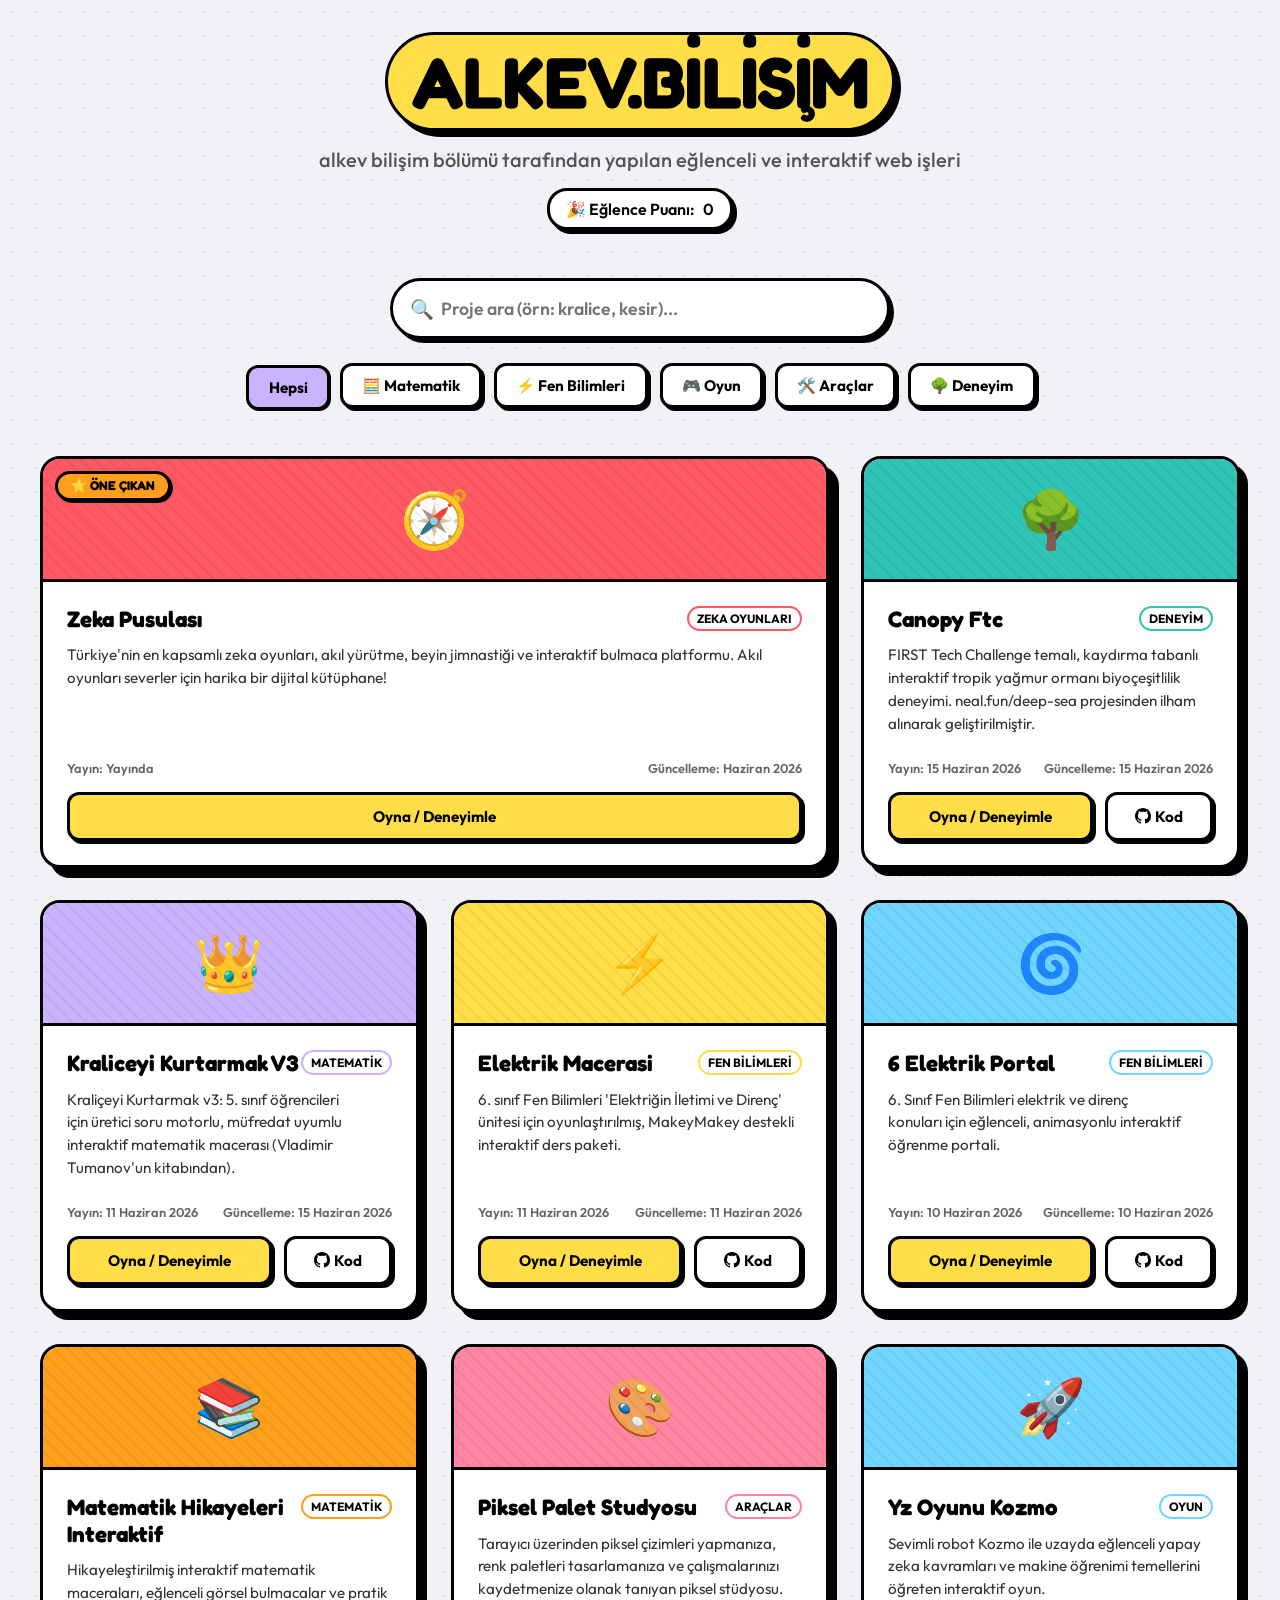
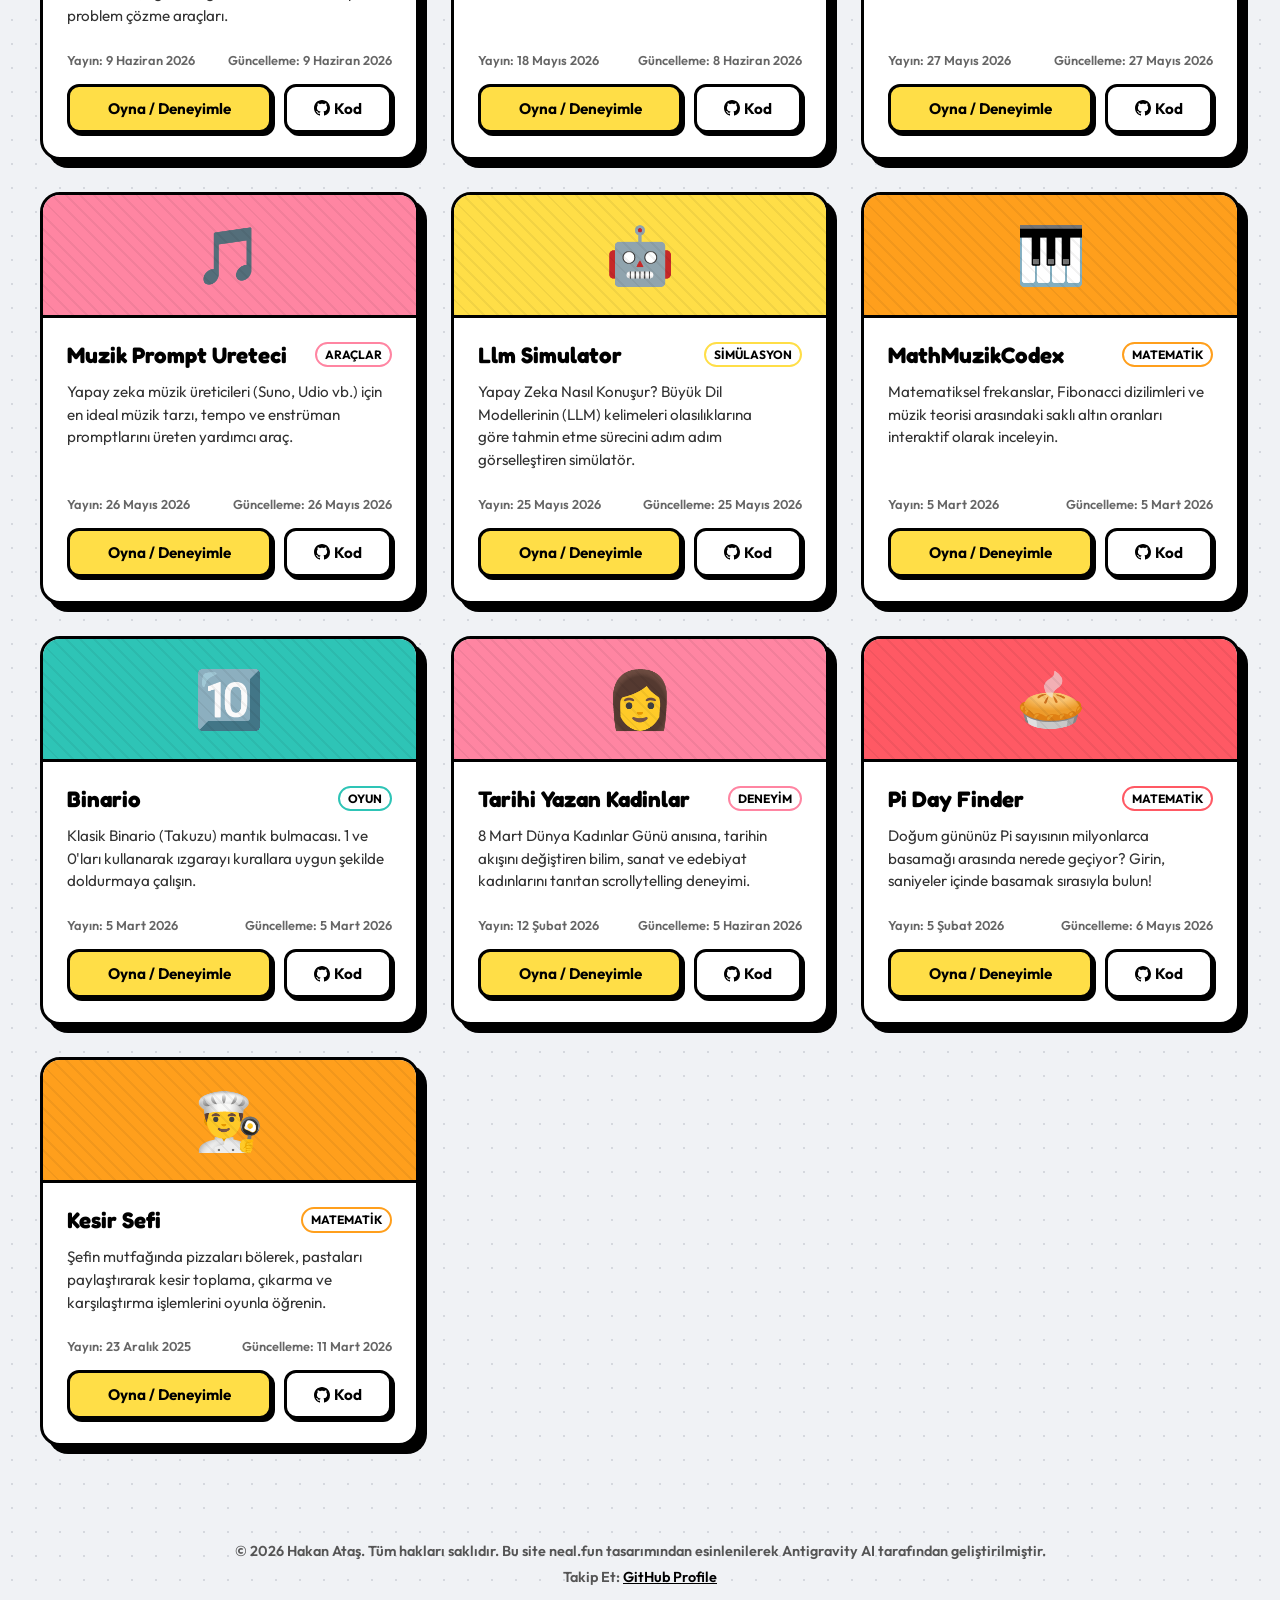
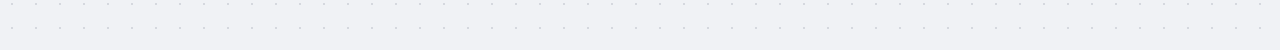
==== index.html @ 0b8f6c6e "initial commit: ALKEV.BİLİŞİM portfolyo sitesi" ====
<!DOCTYPE html>
<html lang="tr">
<head>
  <meta charset="UTF-8">
  <meta name="viewport" content="width=device-width, initial-scale=1.0">
  <meta name="description" content="Hakan Ataş'ın son 4 ayda yayınladığı ve güncellediği tüm interaktif web projeleri, matematik maceraları, fen bilimleri oyunları ve web araçları tek bir eğlenceli sayfada!">
  <meta name="keywords" content="Hakan Ataş, hakan.fun, neal.fun, interaktif oyunlar, matematik macerası, kraliçeyi kurtarmak, kesir şefi, llm simulator, canopy ftc, eğitim oyunları">
  <meta name="author" content="Hakan Ataş">
  
  <!-- Open Graph / Facebook -->
  <meta property="og:type" content="website">
  <meta property="og:url" content="https://hakanatas.github.io/">
  <meta property="og:title" content="ALKEV.BİLİŞİM — İnteraktif Projeler & Oyunlar">
  <meta property="og:description" content="Matematik maceraları, fen simülasyonları ve interaktif web deneyimleri. Hepsini neal.fun tarzında keşfedin!">
  
  <!-- Twitter -->
  <meta property="twitter:card" content="summary_large_image">
  <meta property="twitter:title" content="ALKEV.BİLİŞİM — İnteraktif Projeler & Oyunlar">
  <meta property="twitter:description" content="Matematik maceraları, fen simülasyonları ve interaktif web deneyimleri. Hepsini neal.fun tarzında keşfedin!">

  <title>ALKEV.BİLİŞİM — İnteraktif Projeler & Oyunlar</title>
  
  <link rel="stylesheet" href="index.css">
</head>
<body>

  <div class="container">
    <!-- Üst Başlık ve Logo Bölümü -->
    <header>
      <div class="logo-container" id="logo-trigger" title="Bana Tıkla! 🌦️">
        <h1 class="logo">ALKEV.BİLİŞİM</h1>
      </div>
      <p class="subtitle">ALKEV Bilişim Bölümü tarafından yapılan eğlenceli ve interaktif web işleri</p>
      
      <!-- Eğlence Puanı Easter Egg -->
      <div class="easter-egg" id="fun-points-badge" title="Eğlence puanını artırmak için tıkla!">
        <span>🎉 Eğlence Puanı:</span>
        <span id="clicker-count">0</span>
      </div>
    </header>

    <!-- Kontroller ve Filtreler -->
    <main>
      <section class="controls-section" aria-label="Arama ve Filtreleme Kontrolleri">
        <!-- Arama Çubuğu -->
        <div class="search-wrapper">
          <span class="search-icon" aria-hidden="true">🔍</span>
          <input 
            type="search" 
            id="search-input" 
            class="search-input" 
            placeholder="Proje ara (örn: kralice, kesir)..." 
            aria-label="Proje Arama Çubuğu"
          >
        </div>

        <!-- Kategori Filtre Butonları -->
        <nav class="filters" aria-label="Kategori Seçimi">
          <button class="filter-btn active" data-category="hepsi" id="filter-all">Hepsi</button>
          <button class="filter-btn" data-category="matematik" id="filter-math">🧮 Matematik</button>
          <button class="filter-btn" data-category="fen bilimleri" id="filter-science">⚡ Fen Bilimleri</button>
          <button class="filter-btn" data-category="oyun" id="filter-games">🎮 Oyun</button>
          <button class="filter-btn" data-category="araçlar" id="filter-tools">🛠️ Araçlar</button>
          <button class="filter-btn" data-category="deneyim" id="filter-experience">🌳 Deneyim</button>
        </nav>
      </section>

      <!-- Proje Kartları Izgarası -->
      <section class="projects-grid" id="projects-grid" aria-label="Proje Listesi">
        <!-- Kartlar JS ile dinamik olarak doldurulacaktır -->
      </section>
    </main>

    <!-- Sayfa Alt Bilgisi -->
    <footer>
      <p>© 2026 Hakan Ataş. Tüm hakları saklıdır. Bu site neal.fun tasarımından esinlenilerek Antigravity AI tarafından geliştirilmiştir.</p>
      <p style="margin-top: 0.5rem;">
        Takip Et: 
        <a href="https://github.com/hakanatas" target="_blank" class="footer-link" id="github-profile-link">GitHub Profile</a>
      </p>
    </footer>
  </div>

  <script src="app.js"></script>
</body>
</html>
---- index.css ----
@import url('https://fonts.googleapis.com/css2?family=Fredoka:wght@400;600;700&family=Outfit:wght@300;400;500;600;700&display=swap');

/* Tasarım Sistemi & Değişkenler */
:root {
  --font-logo: 'Fredoka', sans-serif;
  --font-body: 'Outfit', sans-serif;

  --color-bg: #f0f2f5;
  --color-card-bg: #ffffff;
  --color-border: #000000;
  
  /* Neo-brütalist Canlı Renk Paleti */
  --accent-yellow: #ffde47;
  --accent-pink: #ff85a2;
  --accent-blue: #70d6ff;
  --accent-purple: #cbb2fe;
  --accent-orange: #ff9f1c;
  --accent-green: #2ec4b6;
  --accent-red: #ff5964;

  --border-width: 3px;
  --border-radius: 20px;
  --transition-speed: 0.2s;
}

/* Temel Sıfırlamalar */
body, h1, h2, h3, p, ul, li, input, button {
  margin: 0;
  padding: 0;
  box-sizing: border-box;
}

body {
  background-color: var(--color-bg);
  background-image: radial-gradient(#d5d8de 1.5px, transparent 1.5px);
  background-size: 24px 24px;
  font-family: var(--font-body);
  color: var(--color-border);
  min-height: 100vh;
  padding: 2rem 1rem;
  display: flex;
  flex-direction: column;
  align-items: center;
}

/* Konteyner Yapısı */
.container {
  max-width: 1200px;
  width: 100%;
  margin: 0 auto;
}

/* Üst Kısım (Header) */
header {
  text-align: center;
  margin-bottom: 3rem;
  display: flex;
  flex-direction: column;
  align-items: center;
}

.logo-container {
  display: flex;
  align-items: center;
  gap: 0.5rem;
  cursor: pointer;
  transition: transform var(--transition-speed);
}

.logo-container:hover {
  transform: rotate(-2deg) scale(1.05);
}

.logo {
  font-family: var(--font-logo);
  font-size: clamp(3rem, 8vw, 4.5rem);
  font-weight: 700;
  letter-spacing: -1px;
  text-transform: uppercase;
  color: var(--color-border);
  background-color: var(--accent-yellow);
  padding: 0.2rem 1.5rem;
  border: var(--border-width) solid var(--color-border);
  border-radius: 9999px;
  box-shadow: 6px 6px 0px var(--color-border);
  display: inline-block;
  user-select: none;
}

.subtitle {
  font-size: clamp(1rem, 3vw, 1.25rem);
  color: #555;
  margin-top: 1rem;
  font-weight: 500;
  text-transform: lowercase;
}

/* İnteraktif Sayaç (neal.fun esintisi) */
.easter-egg {
  background-color: var(--color-card-bg);
  border: var(--border-width) solid var(--color-border);
  border-radius: var(--border-radius);
  padding: 0.5rem 1rem;
  margin-top: 1rem;
  display: flex;
  align-items: center;
  gap: 0.5rem;
  font-weight: 600;
  box-shadow: 4px 4px 0px var(--color-border);
  cursor: pointer;
  transition: transform var(--transition-speed);
  user-select: none;
}

.easter-egg:hover {
  transform: translate(-2px, -2px);
  box-shadow: 6px 6px 0px var(--color-border);
}

.easter-egg:active {
  transform: translate(2px, 2px);
  box-shadow: 2px 2px 0px var(--color-border);
}

/* Arama ve Filtreleme Bölümü */
.controls-section {
  display: flex;
  flex-direction: column;
  gap: 1.5rem;
  margin-bottom: 3rem;
  align-items: center;
}

.search-wrapper {
  position: relative;
  width: 100%;
  max-width: 500px;
}

.search-input {
  width: 100%;
  padding: 1rem 1.5rem 1rem 3rem;
  font-family: var(--font-body);
  font-size: 1.1rem;
  font-weight: 600;
  border: var(--border-width) solid var(--color-border);
  border-radius: 9999px;
  outline: none;
  background-color: var(--color-card-bg);
  box-shadow: 4px 4px 0px var(--color-border);
  transition: transform var(--transition-speed), box-shadow var(--transition-speed);
}

.search-input:focus {
  transform: translate(-2px, -2px);
  box-shadow: 6px 6px 0px var(--color-border);
}

.search-icon {
  position: absolute;
  left: 1.25rem;
  top: 50%;
  transform: translateY(-50%);
  font-size: 1.2rem;
  pointer-events: none;
}

/* Filtre Butonları */
.filters {
  display: flex;
  flex-wrap: wrap;
  gap: 0.75rem;
  justify-content: center;
}

.filter-btn {
  padding: 0.6rem 1.2rem;
  font-family: var(--font-body);
  font-size: 0.95rem;
  font-weight: 700;
  background-color: var(--color-card-bg);
  border: var(--border-width) solid var(--color-border);
  border-radius: 12px;
  cursor: pointer;
  box-shadow: 3px 3px 0px var(--color-border);
  transition: all var(--transition-speed);
}

.filter-btn:hover {
  transform: translate(-2px, -2px);
  box-shadow: 5px 5px 0px var(--color-border);
}

.filter-btn.active {
  background-color: var(--accent-purple);
  transform: translate(2px, 2px);
  box-shadow: 1px 1px 0px var(--color-border);
}

/* Proje Kartları Grid Yapısı */
.projects-grid {
  display: grid;
  grid-template-columns: repeat(auto-fill, minmax(320px, 1fr));
  gap: 2rem;
  padding-bottom: 4rem;
}

/* Kart Tasarımı */
.project-card {
  background-color: var(--color-card-bg);
  border: var(--border-width) solid var(--color-border);
  border-radius: var(--border-radius);
  overflow: hidden;
  box-shadow: 8px 8px 0px var(--color-border);
  display: flex;
  flex-direction: column;
  transition: transform var(--transition-speed), box-shadow var(--transition-speed);
  position: relative;
}

.project-card:hover {
  transform: translate(-4px, -4px);
  box-shadow: 12px 12px 0px var(--color-border);
}

/* Kart Bannerı */
.card-banner {
  height: 120px;
  border-bottom: var(--border-width) solid var(--color-border);
  display: flex;
  align-items: center;
  justify-content: center;
  font-size: 3.5rem;
  position: relative;
}

.card-banner::after {
  content: '';
  position: absolute;
  inset: 0;
  background-image: repeating-linear-gradient(45deg, rgba(0,0,0,0.05) 0px, rgba(0,0,0,0.05) 2px, transparent 2px, transparent 10px);
}

/* Kart İçeriği */
.card-content {
  padding: 1.5rem;
  display: flex;
  flex-direction: column;
  flex-grow: 1;
}

.card-header {
  display: flex;
  align-items: flex-start;
  justify-content: space-between;
  margin-bottom: 0.75rem;
}

.project-name {
  font-family: var(--font-logo);
  font-size: 1.4rem;
  font-weight: 700;
  text-transform: capitalize;
  line-height: 1.2;
}

.project-tag {
  font-size: 0.75rem;
  font-weight: 700;
  padding: 0.2rem 0.5rem;
  border: 2px solid var(--color-border);
  border-radius: 9999px;
  background-color: var(--color-card-bg);
  text-transform: uppercase;
}

.project-desc {
  font-size: 0.95rem;
  color: #333;
  line-height: 1.5;
  margin-bottom: 1.5rem;
  flex-grow: 1;
  text-wrap: pretty;
}

/* Tarih ve Buton Grubu */
.card-footer {
  display: flex;
  flex-direction: column;
  gap: 1rem;
  margin-top: auto;
}

.project-dates {
  display: flex;
  justify-content: space-between;
  font-size: 0.8rem;
  font-weight: 600;
  color: #666;
}

.project-actions {
  display: flex;
  gap: 0.75rem;
}

.btn {
  padding: 0.75rem 1rem;
  font-family: var(--font-body);
  font-size: 0.95rem;
  font-weight: 700;
  text-decoration: none;
  text-align: center;
  border: var(--border-width) solid var(--color-border);
  border-radius: 12px;
  cursor: pointer;
  transition: all var(--transition-speed);
}

.btn-primary {
  flex-grow: 2;
  background-color: var(--accent-yellow);
  color: var(--color-border);
  box-shadow: 3px 3px 0px var(--color-border);
}

.btn-primary:hover {
  transform: translate(-2px, -2px);
  box-shadow: 5px 5px 0px var(--color-border);
}

.btn-primary:active {
  transform: translate(1px, 1px);
  box-shadow: 1px 1px 0px var(--color-border);
}

.btn-secondary {
  flex-grow: 1;
  background-color: var(--color-card-bg);
  color: var(--color-border);
  box-shadow: 3px 3px 0px var(--color-border);
  display: flex;
  align-items: center;
  justify-content: center;
  gap: 0.25rem;
}

.btn-secondary:hover {
  transform: translate(-2px, -2px);
  box-shadow: 5px 5px 0px var(--color-border);
  background-color: var(--color-bg);
}

.btn-secondary:active {
  transform: translate(1px, 1px);
  box-shadow: 1px 1px 0px var(--color-border);
}

/* Arama Boş Sonuç Durumu */
.no-results {
  grid-column: 1 / -1;
  text-align: center;
  background-color: var(--color-card-bg);
  border: var(--border-width) solid var(--color-border);
  border-radius: var(--border-radius);
  padding: 3rem;
  box-shadow: 6px 6px 0px var(--color-border);
}

.no-results-emoji {
  font-size: 3rem;
  margin-bottom: 1rem;
}

.no-results-title {
  font-family: var(--font-logo);
  font-size: 1.5rem;
  font-weight: 700;
  margin-bottom: 0.5rem;
}

.no-results-text {
  color: #666;
}

/* Footer (Alt Bilgi) */
footer {
  margin-top: auto;
  text-align: center;
  padding: 2rem 0;
  font-weight: 600;
  font-size: 0.9rem;
  color: #555;
  width: 100%;
}

.footer-link {
  color: var(--color-border);
  text-decoration: underline;
  transition: color var(--transition-speed);
}

.footer-link:hover {
  color: var(--accent-pink);
}

/* Responsive Düzenlemeler */
@media (max-width: 600px) {
  body {
    padding: 1rem 0.5rem;
  }
  
  .projects-grid {
    grid-template-columns: 1fr;
    gap: 1.5rem;
  }

  .controls-section {
    gap: 1rem;
  }
}

/* Öne Çıkan Kart Stilleri (Zeka Pusulası vb.) */
.featured-card {
  border-color: var(--color-border);
  box-shadow: 10px 10px 0px var(--color-border);
  position: relative;
}

.featured-card:hover {
  transform: translate(-6px, -6px);
  box-shadow: 16px 16px 0px var(--color-border);
}

.featured-badge {
  position: absolute;
  top: 12px;
  left: 12px;
  background-color: var(--accent-orange);
  color: var(--color-border);
  font-family: var(--font-logo);
  font-weight: 700;
  font-size: 0.8rem;
  padding: 0.3rem 0.8rem;
  border: var(--border-width) solid var(--color-border);
  border-radius: 9999px;
  box-shadow: 2px 2px 0px var(--color-border);
  z-index: 10;
  text-transform: uppercase;
}

@media (min-width: 768px) {
  .featured-card {
    grid-column: span 2;
  }
}
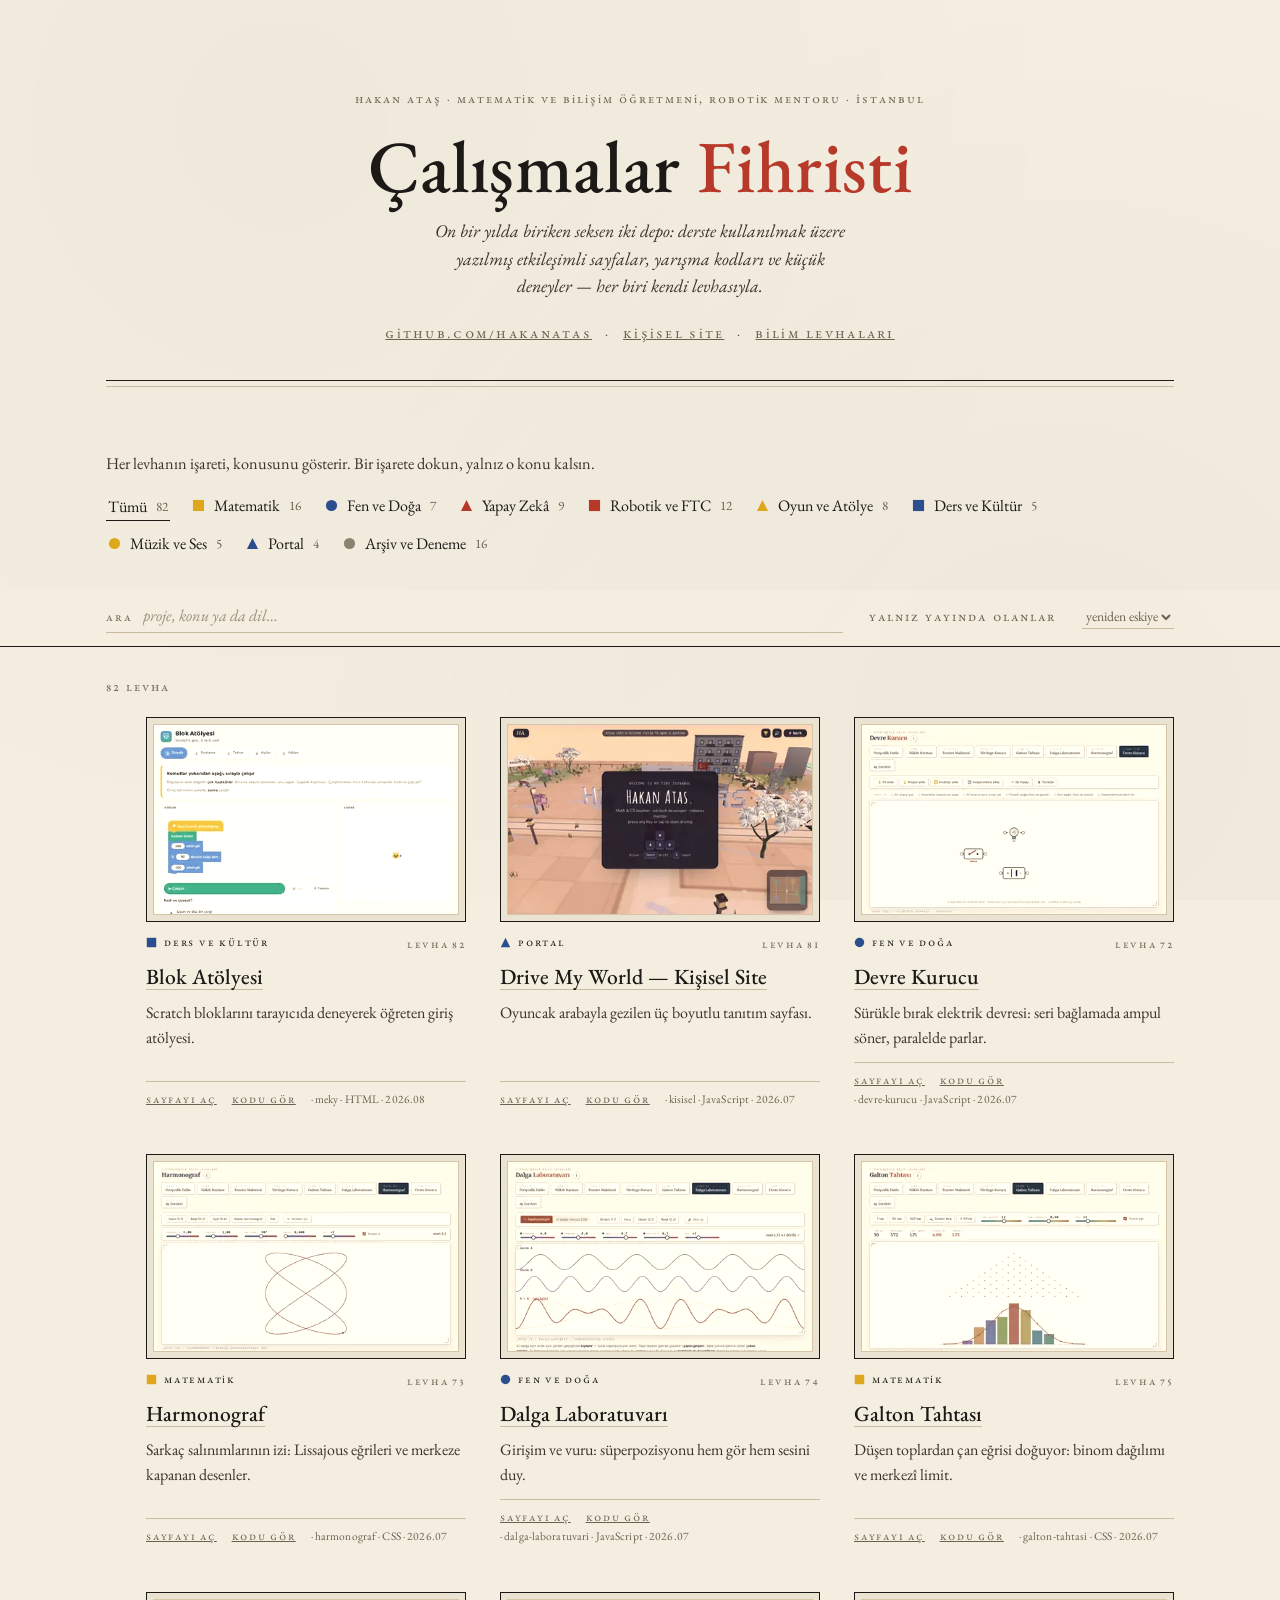
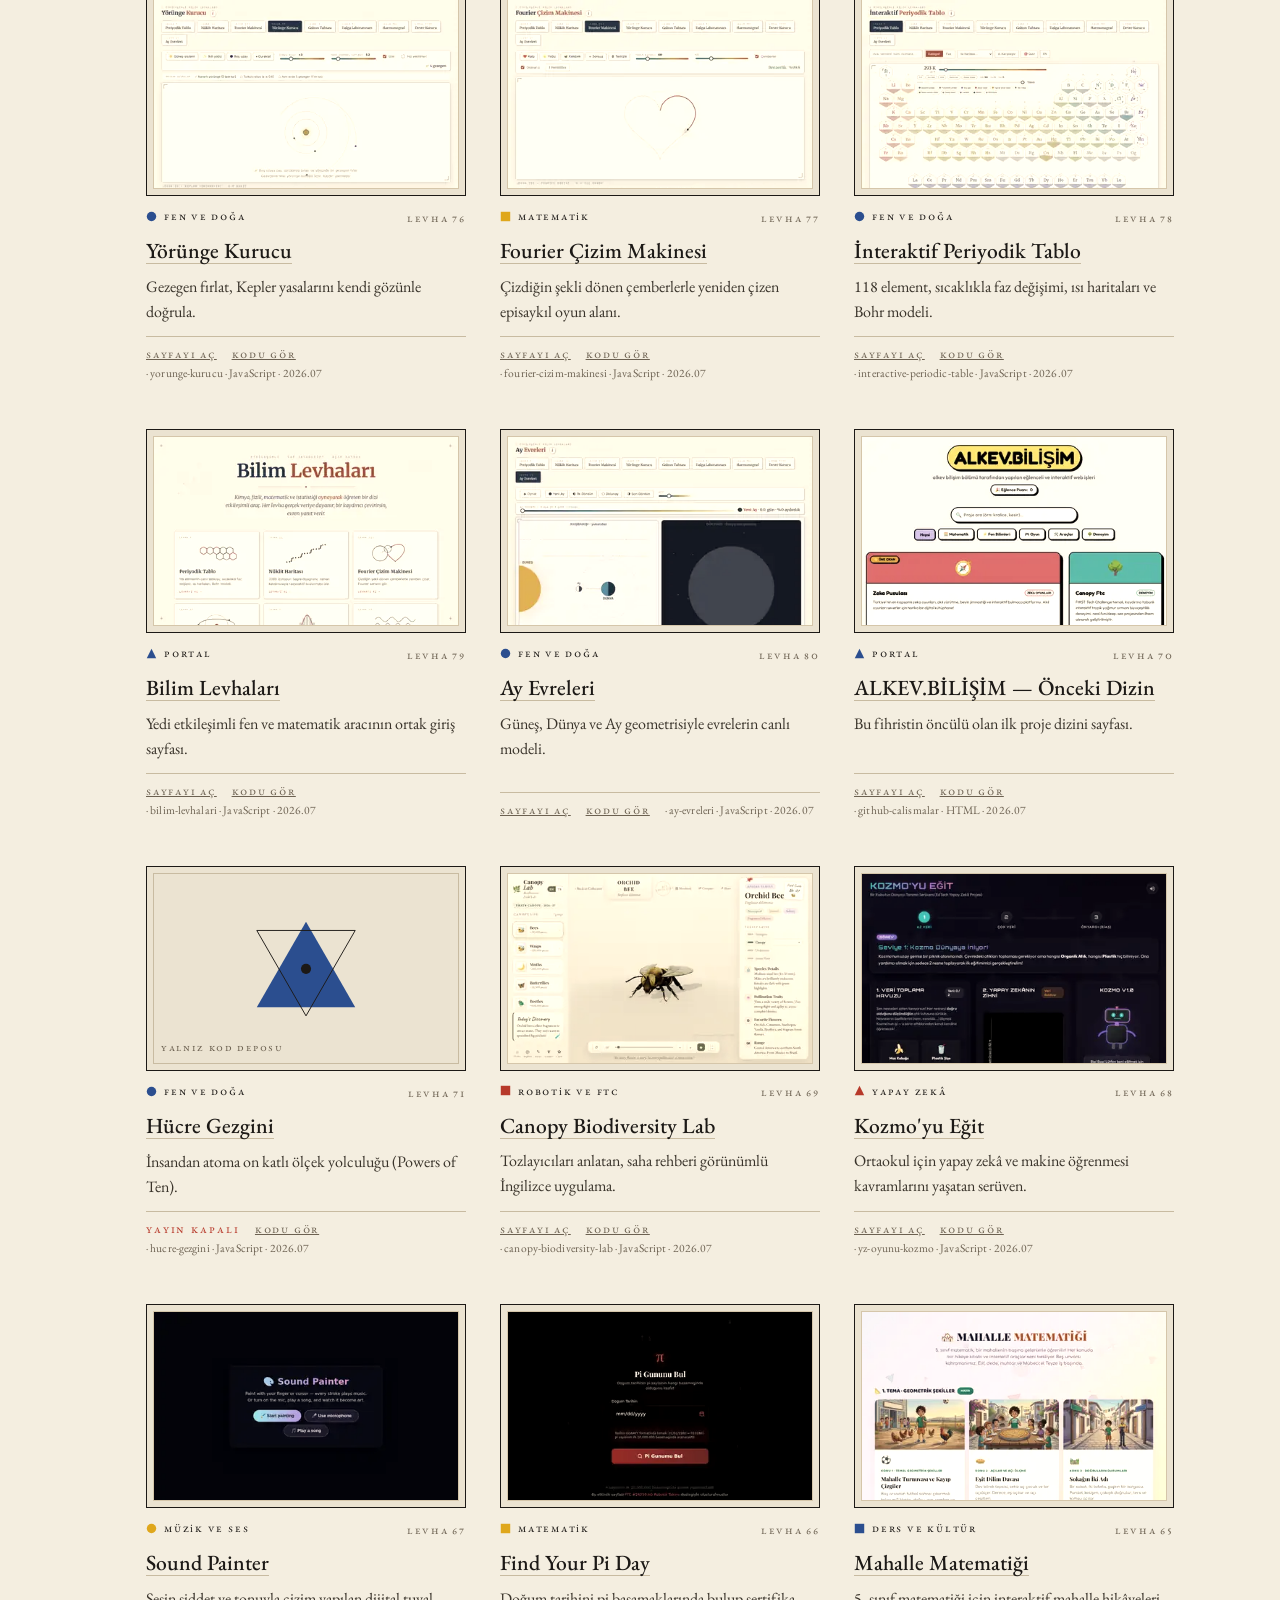
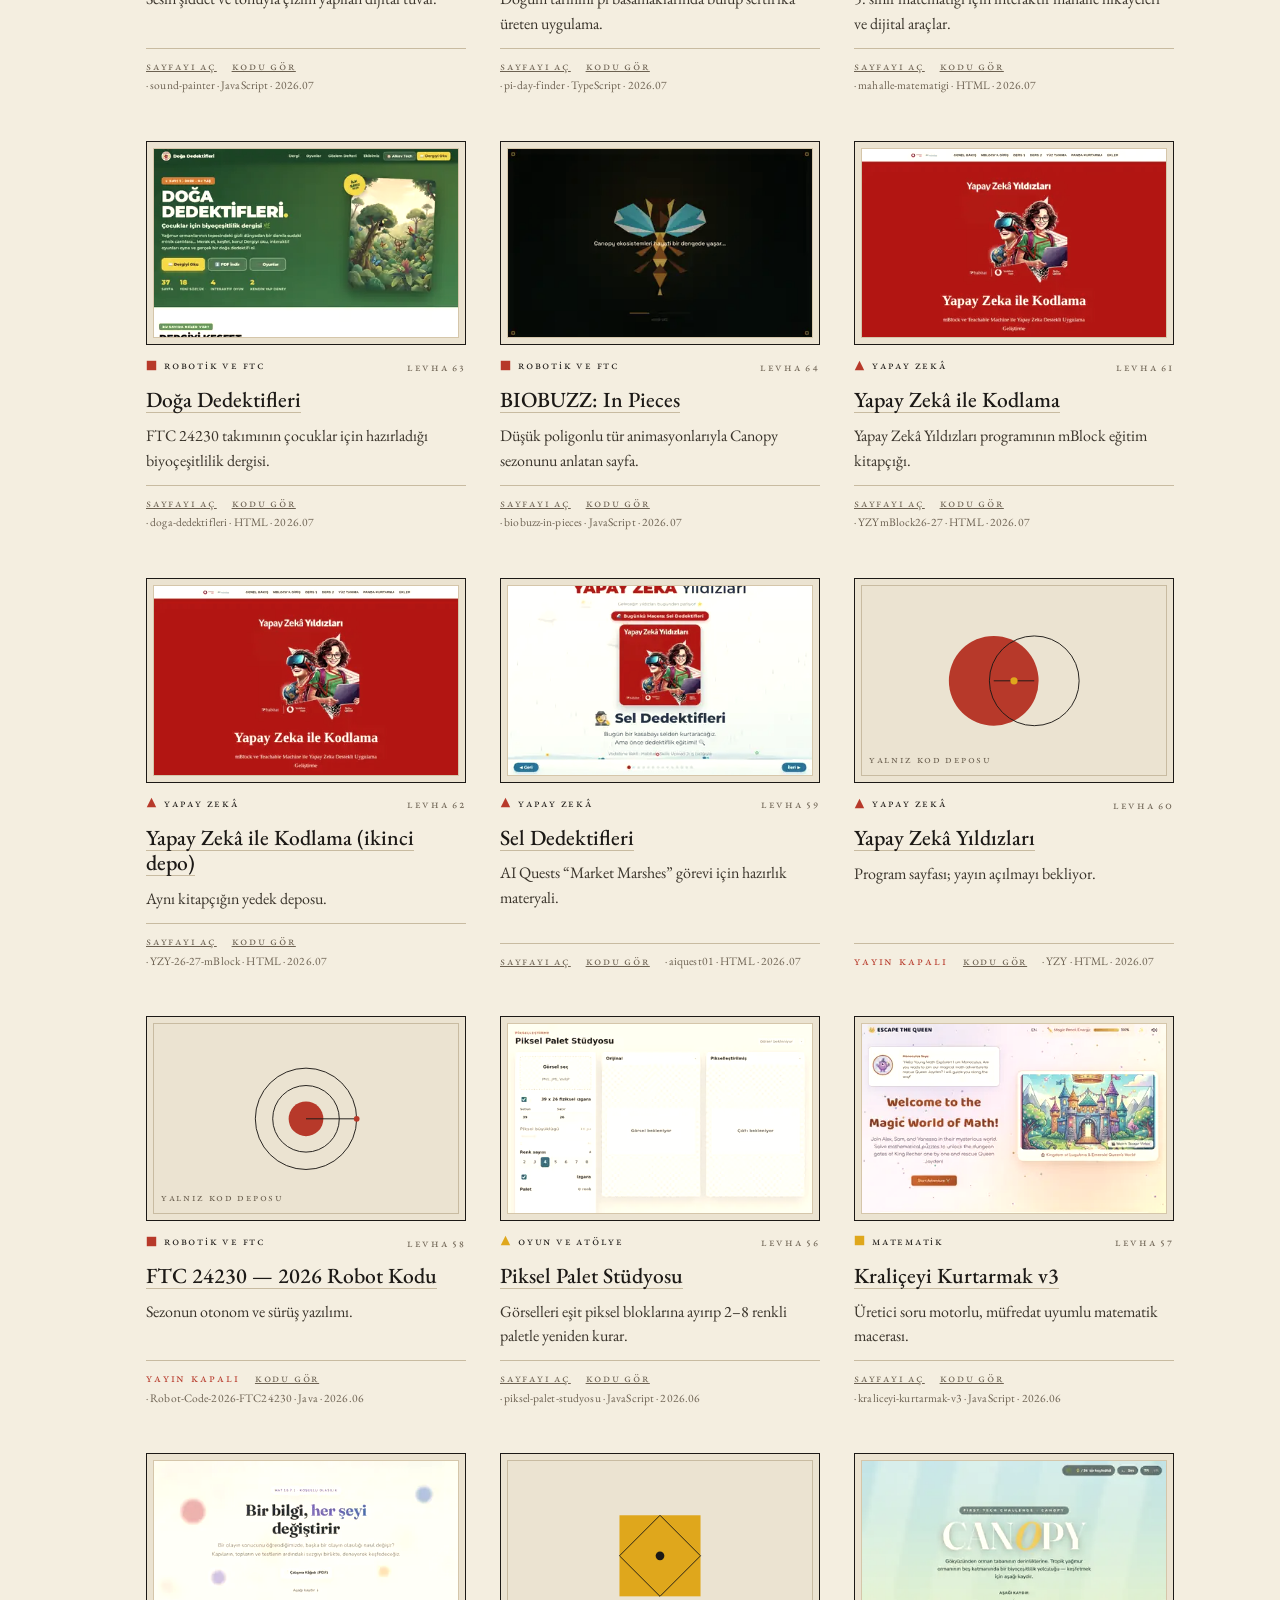
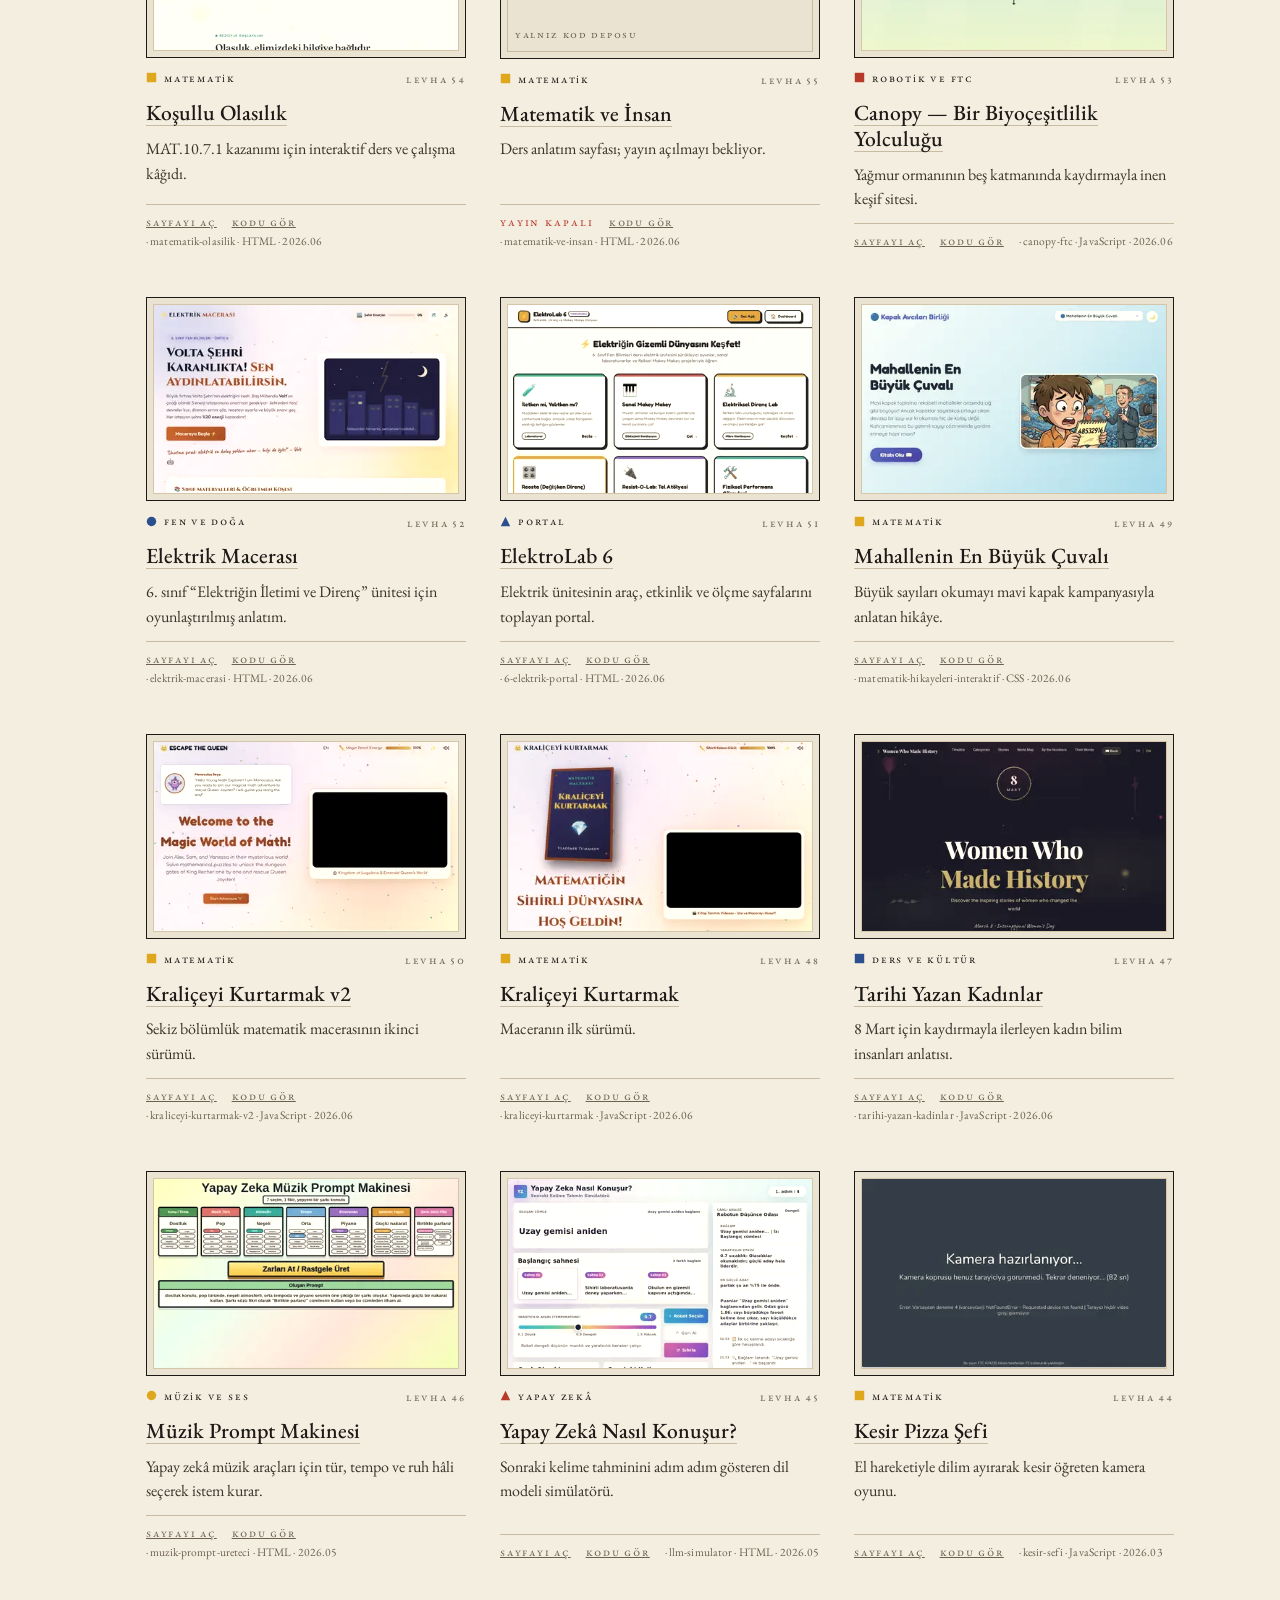
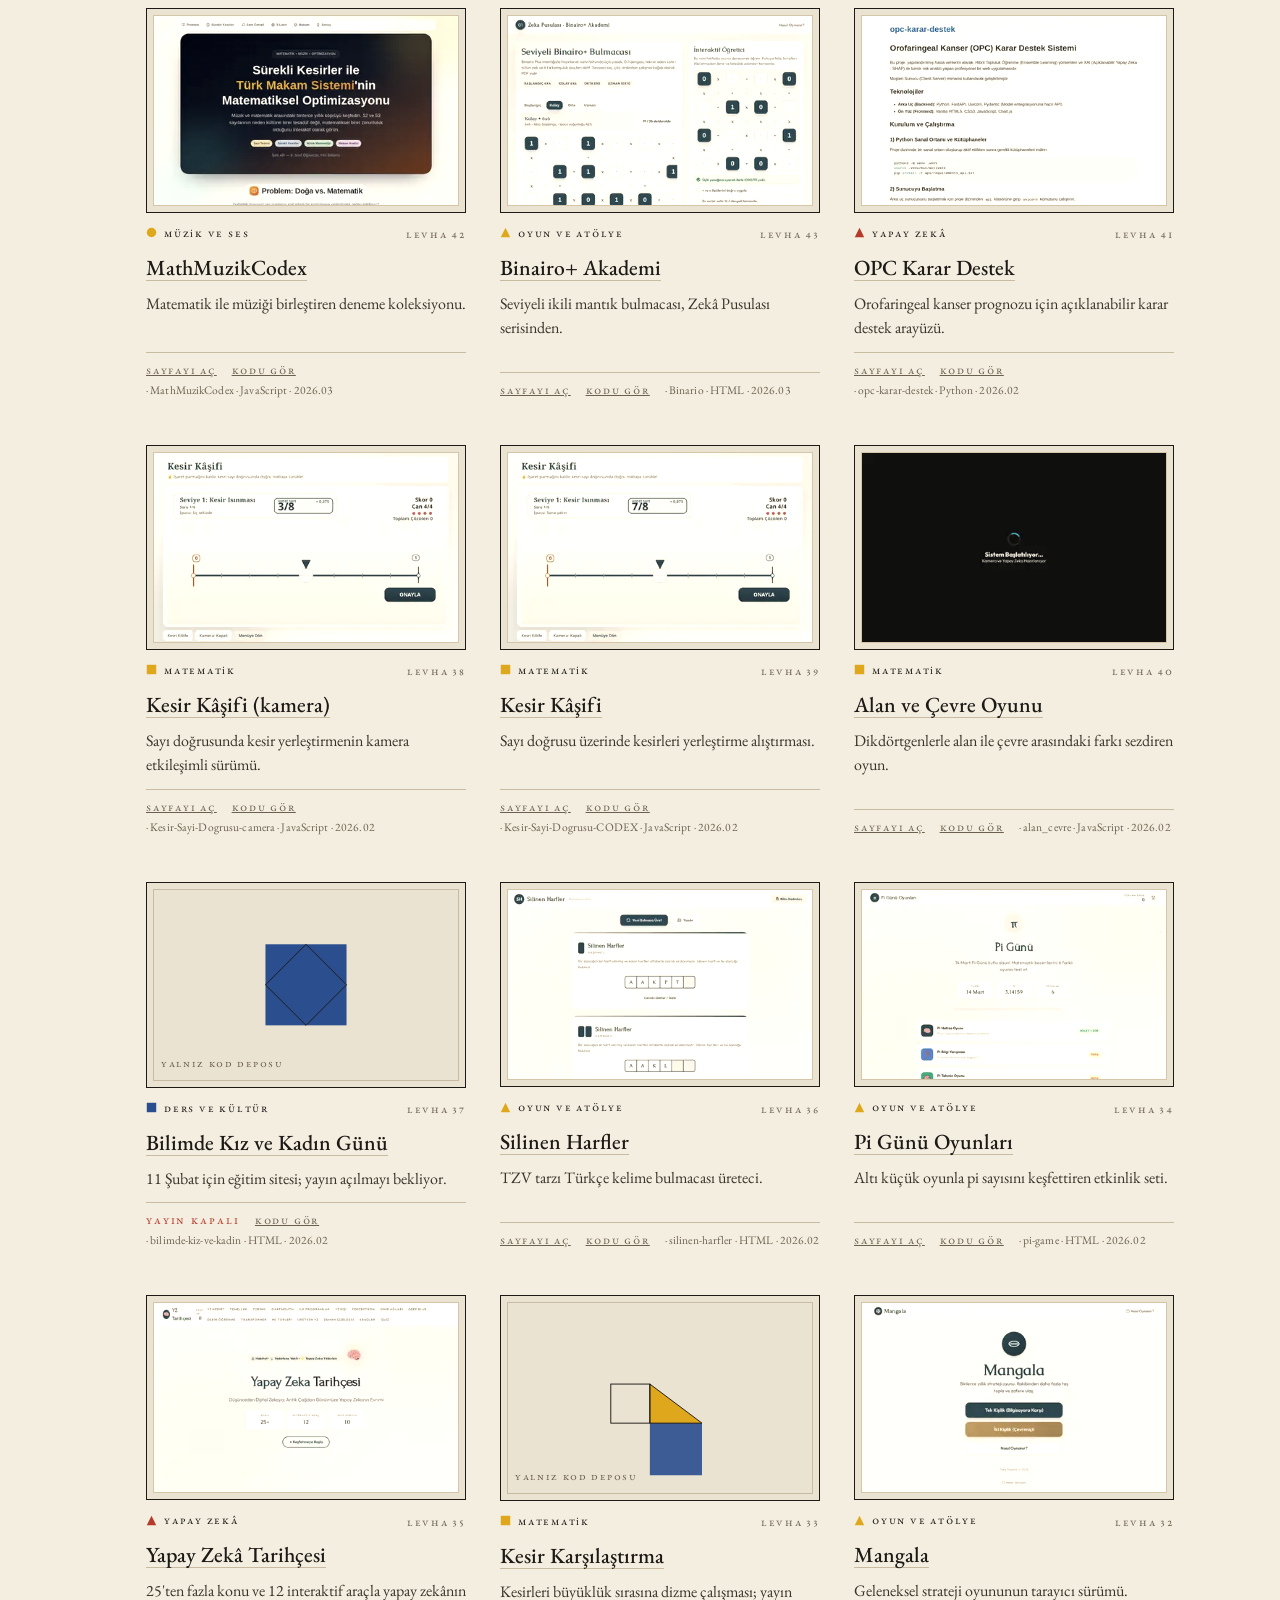
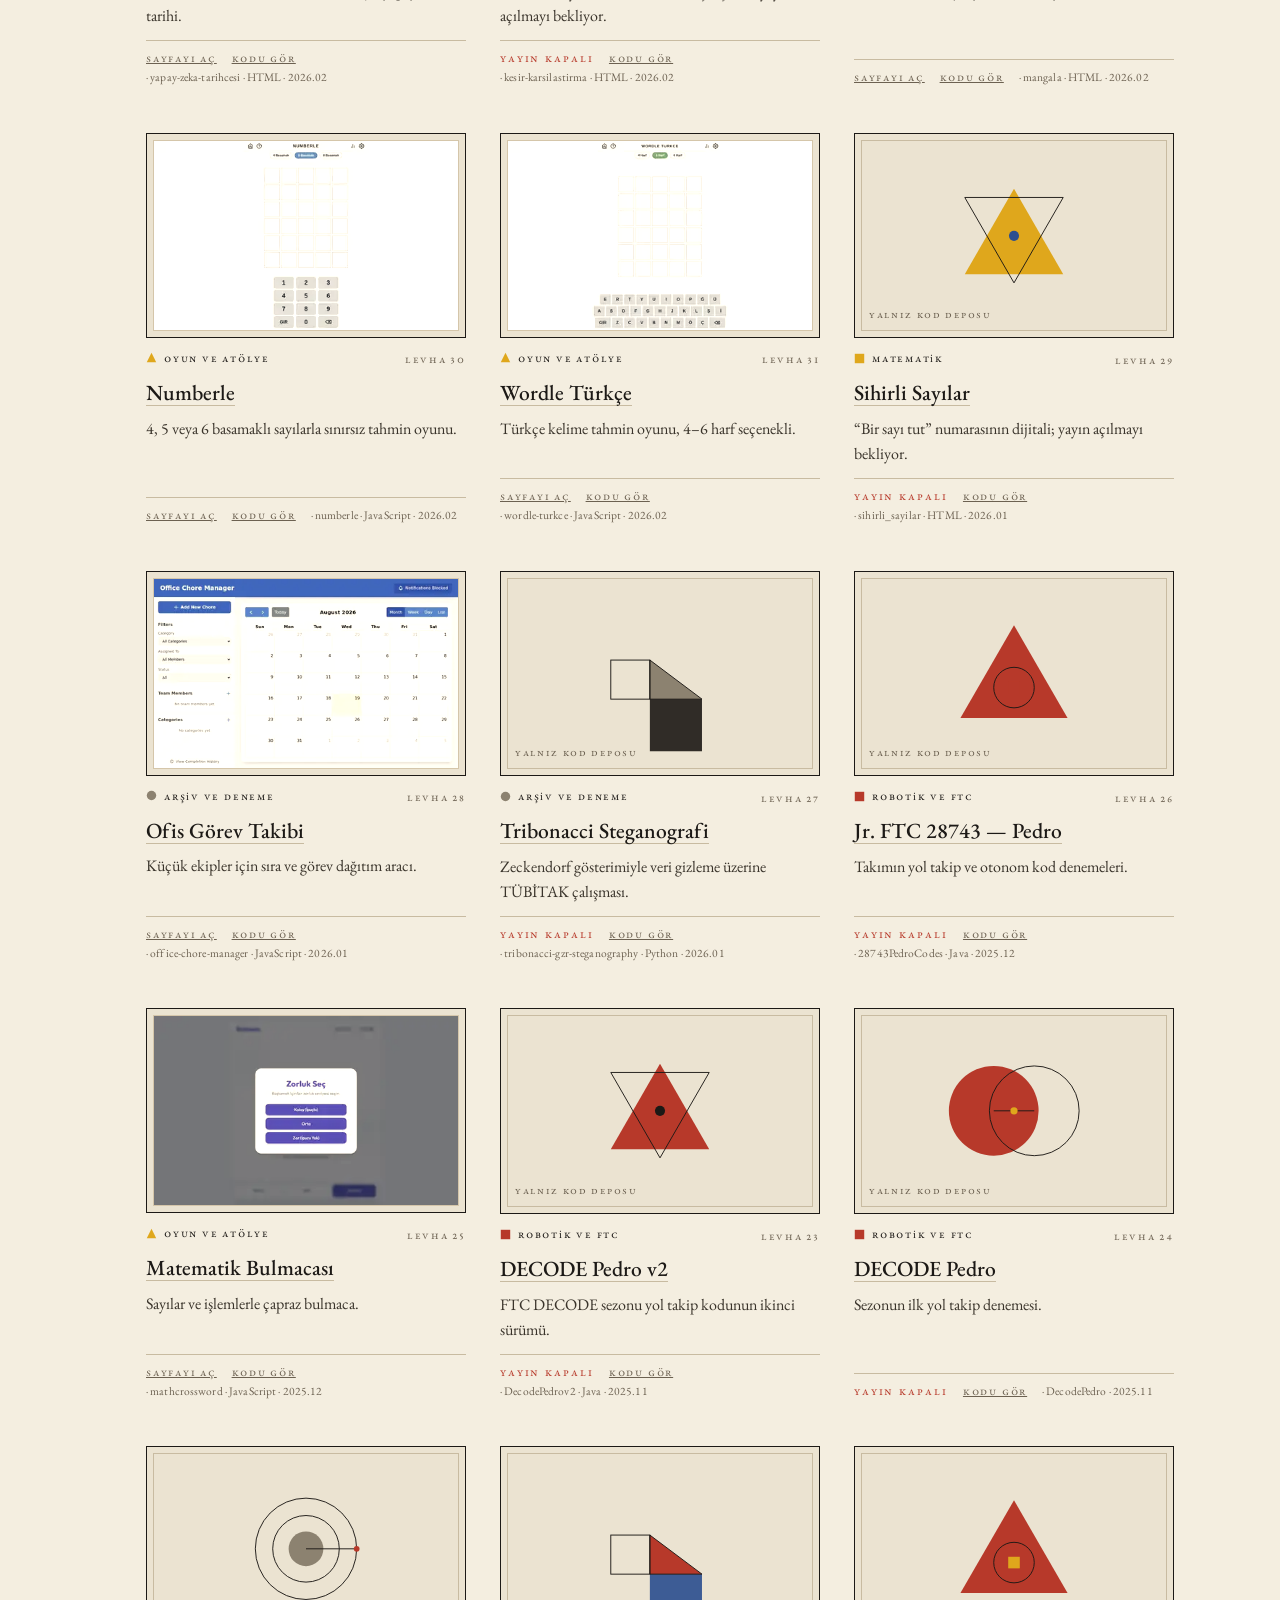
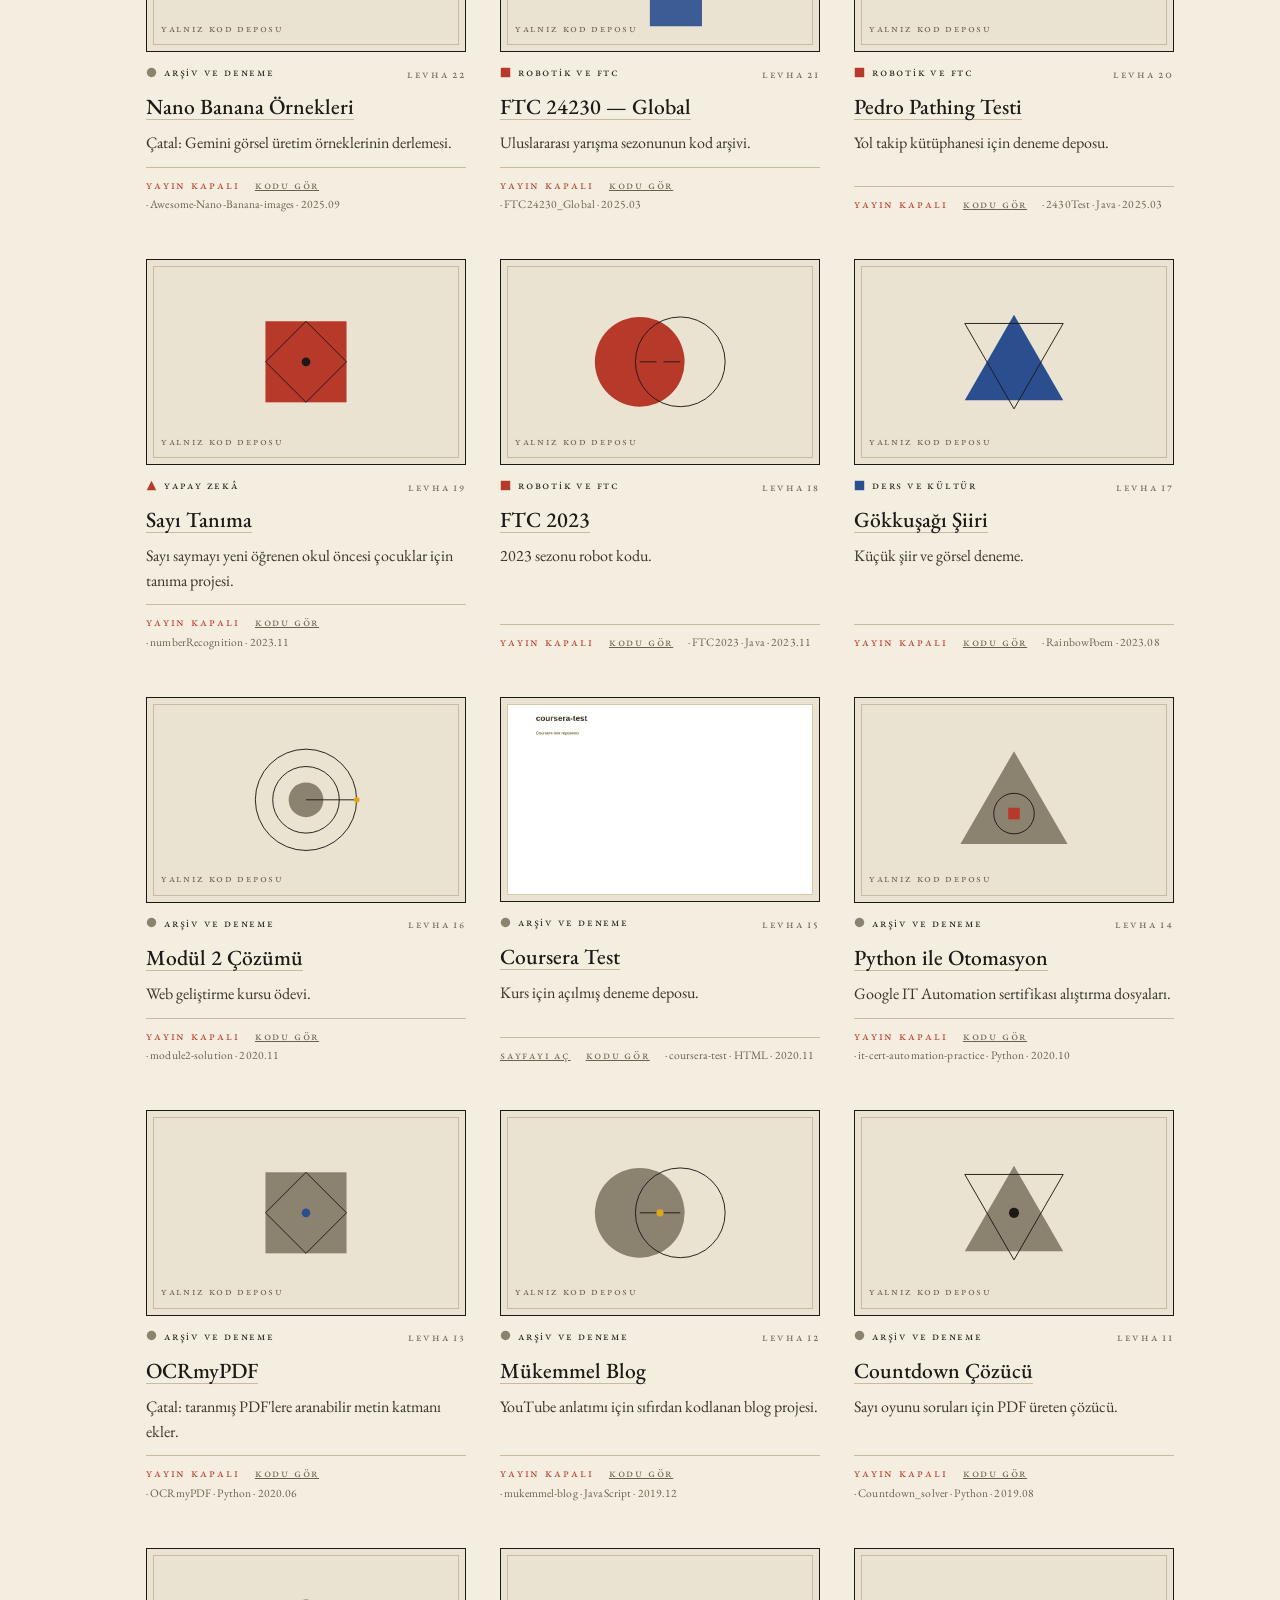
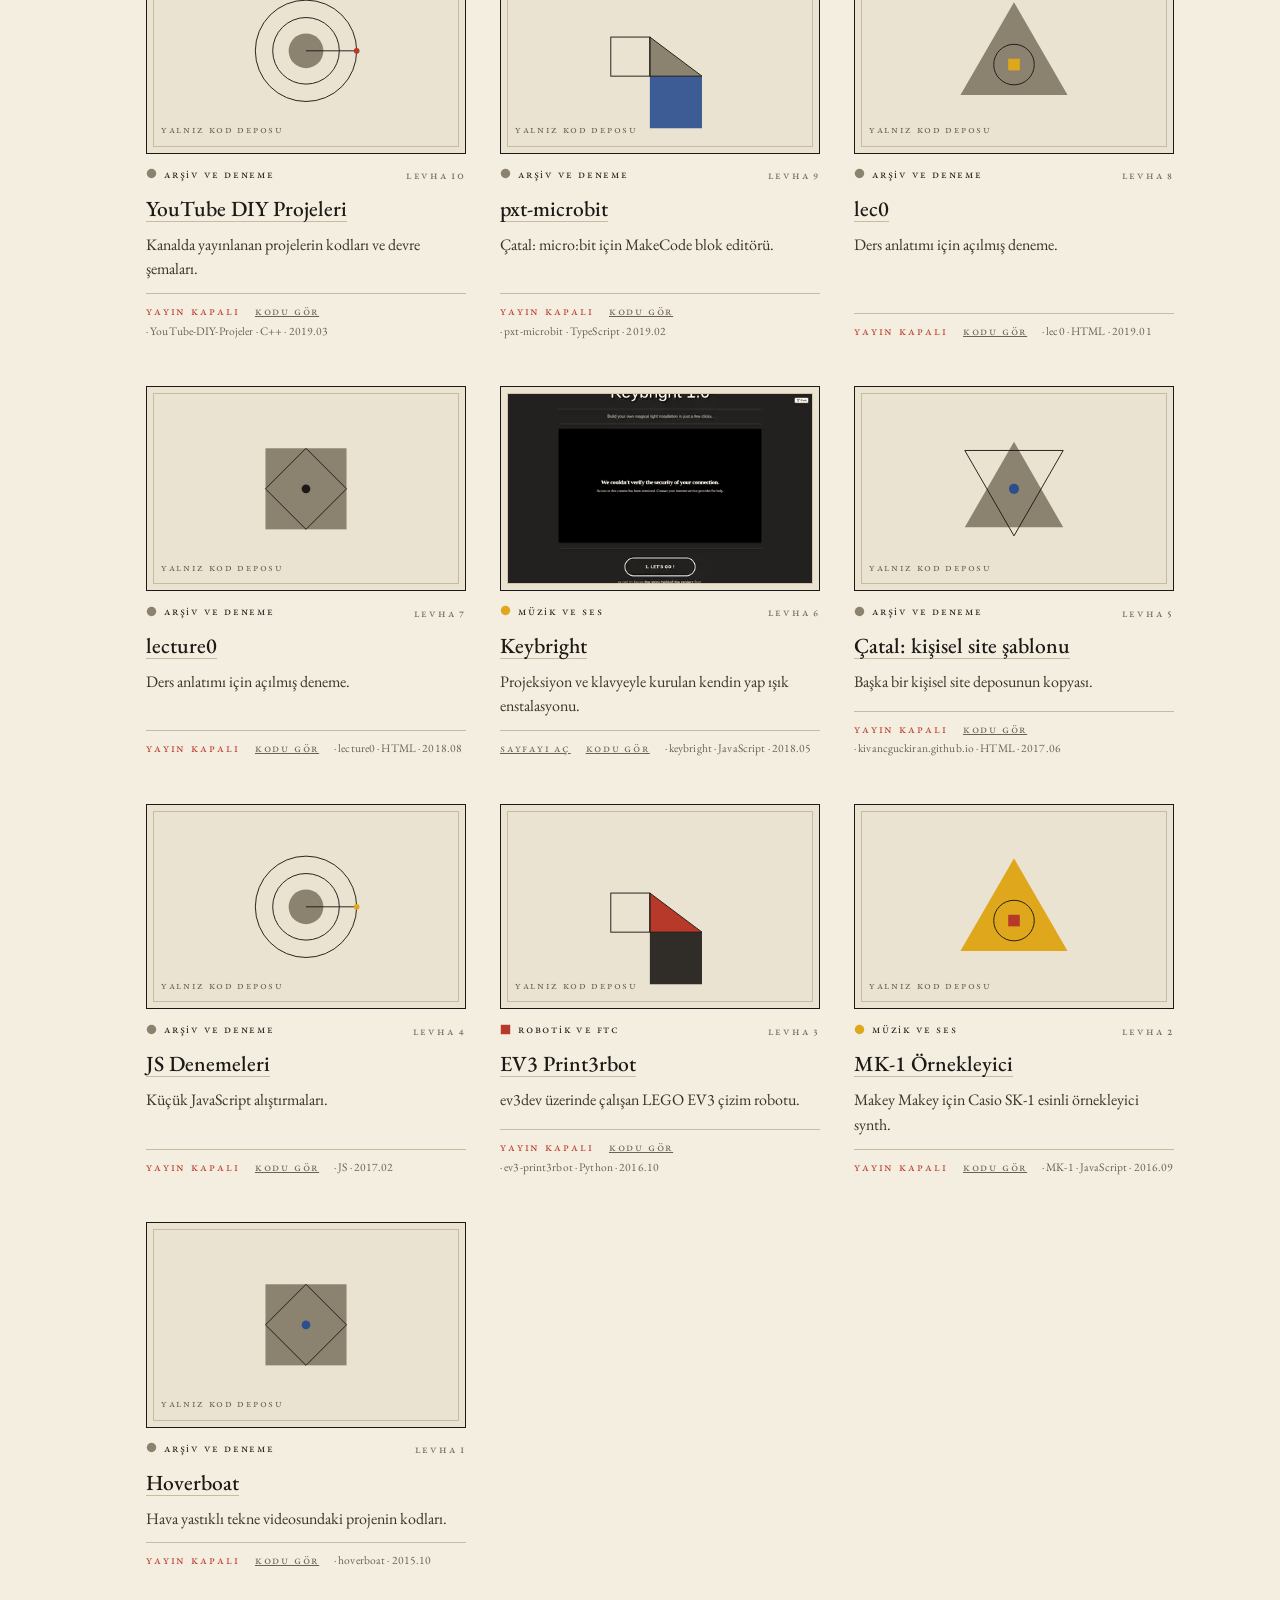
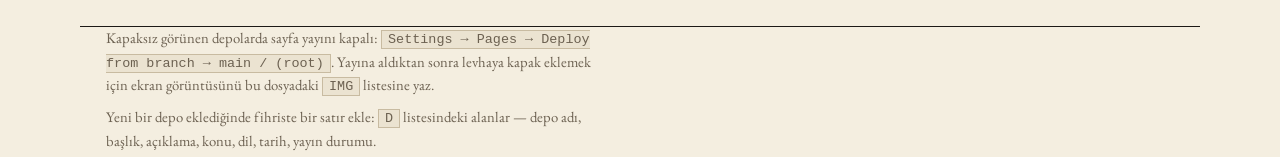
==== commit 82df6dc6: "Add files via upload" ====
--- a/index.html
+++ b/index.html
@@ -1,86 +1,288 @@
 <!DOCTYPE html>
 <html lang="tr">
 <head>
-  <meta charset="UTF-8">
-  <meta name="viewport" content="width=device-width, initial-scale=1.0">
-  <meta name="description" content="Hakan Ataş'ın son 4 ayda yayınladığı ve güncellediği tüm interaktif web projeleri, matematik maceraları, fen bilimleri oyunları ve web araçları tek bir eğlenceli sayfada!">
-  <meta name="keywords" content="Hakan Ataş, hakan.fun, neal.fun, interaktif oyunlar, matematik macerası, kraliçeyi kurtarmak, kesir şefi, llm simulator, canopy ftc, eğitim oyunları">
-  <meta name="author" content="Hakan Ataş">
-  
-  <!-- Open Graph / Facebook -->
-  <meta property="og:type" content="website">
-  <meta property="og:url" content="https://hakanatas.github.io/">
-  <meta property="og:title" content="ALKEV.BİLİŞİM — İnteraktif Projeler & Oyunlar">
-  <meta property="og:description" content="Matematik maceraları, fen simülasyonları ve interaktif web deneyimleri. Hepsini neal.fun tarzında keşfedin!">
-  
-  <!-- Twitter -->
-  <meta property="twitter:card" content="summary_large_image">
-  <meta property="twitter:title" content="ALKEV.BİLİŞİM — İnteraktif Projeler & Oyunlar">
-  <meta property="twitter:description" content="Matematik maceraları, fen simülasyonları ve interaktif web deneyimleri. Hepsini neal.fun tarzında keşfedin!">
-
-  <title>ALKEV.BİLİŞİM — İnteraktif Projeler & Oyunlar</title>
-  
-  <link rel="stylesheet" href="index.css">
+<meta charset="utf-8">
+<meta name="viewport" content="width=device-width, initial-scale=1">
+<title>Çalışmalar Fihristi — Hakan Ataş</title>
+<meta name="description" content="Hakan Ataş'ın GitHub çalışmalarının levha levha fihristi: matematik, fen, yapay zekâ, robotik ve oyun projeleri; her birinin canlı sayfası ve kodu.">
+<link rel="preconnect" href="https://fonts.googleapis.com">
+<link rel="preconnect" href="https://fonts.gstatic.com" crossorigin>
+<link href="https://fonts.googleapis.com/css2?family=EB+Garamond:ital,wght@0,400;0,500;0,600;1,400;1,500&display=swap" rel="stylesheet">
+<style>
+:root{
+  --paper:#F4EEE0; --paper2:#EBE3D1; --ink:#1C1916; --rule:#C8BBA1; --muted:#6C6151;
+  --yellow:#DFA71C; --blue:#2B4E8F; --red:#B7392A; --slate:#8C8270;
+  --g:"EB Garamond",Garamond,Georgia,serif;
+}
+*{box-sizing:border-box}
+html{scroll-behavior:smooth}
+body{
+  margin:0;background:var(--paper);color:var(--ink);
+  font-family:var(--g);font-size:18px;line-height:1.55;
+  -webkit-font-smoothing:antialiased;
+}
+body::before{content:"";position:fixed;inset:0;pointer-events:none;z-index:1;opacity:.5;
+  background:radial-gradient(circle at 22% 14%,rgba(0,0,0,.045),transparent 62%),
+             radial-gradient(circle at 82% 82%,rgba(0,0,0,.05),transparent 58%)}
+.wrap{max-width:1120px;margin:0 auto;padding:0 26px;position:relative;z-index:2}
+a{color:inherit}
+.sc{font-variant:all-small-caps;letter-spacing:.15em}
+
+/* ---------- masthead ---------- */
+.masthead{text-align:center;padding:76px 0 34px}
+.masthead .top{font-size:.82rem;color:var(--muted)}
+.masthead h1{
+  font-weight:500;font-size:clamp(2.5rem,7vw,4.6rem);line-height:1;margin:.28em 0 .18em;
+  letter-spacing:.005em;
+}
+.masthead h1 .r{color:var(--red)}
+.masthead .sub{max-width:46ch;margin:0 auto;font-style:italic;font-size:1.12rem;color:#3A342B}
+.hr{border:0;border-top:1px solid var(--ink);margin:34px 0 0}
+.hr.thin{border-top:1px solid var(--rule);margin:5px 0 0}
+.quick{margin:22px 0 0;font-size:.95rem;color:var(--muted)}
+.quick a{margin:0 .5em}
+
+/* ---------- legend / filters ---------- */
+.legend{padding:30px 0 6px}
+.legend .lede{font-size:1.02rem;margin:0 0 16px;color:#3A342B}
+.keys{display:flex;flex-wrap:wrap;gap:9px 20px;padding:0;margin:0;list-style:none}
+.key{
+  background:none;border:0;padding:3px 2px;cursor:pointer;font-family:var(--g);font-size:1rem;
+  display:inline-flex;align-items:center;gap:9px;color:var(--ink);border-bottom:1.5px solid transparent;
+}
+.key:hover{border-bottom-color:var(--rule)}
+.key[aria-pressed="true"]{border-bottom-color:var(--ink)}
+.key .n{font-size:.82rem;color:var(--muted)}
+.key svg{flex:0 0 auto}
+
+/* ---------- toolbar ---------- */
+.toolbar{position:sticky;top:0;z-index:20;background:rgba(244,238,224,.95);backdrop-filter:blur(4px);
+  border-bottom:1px solid var(--ink);margin-top:26px}
+.toolrow{display:flex;align-items:baseline;gap:26px;padding:13px 0;flex-wrap:wrap}
+.field{flex:1 1 220px;display:flex;align-items:baseline;gap:10px;border-bottom:1px solid var(--rule)}
+.field input{flex:1;background:none;border:0;outline:none;font-family:var(--g);font-size:1.02rem;color:var(--ink);padding:2px 0 6px}
+.field input::placeholder{color:#9C917F;font-style:italic}
+.tbtn{background:none;border:0;cursor:pointer;font-family:var(--g);font-size:.86rem;color:var(--muted);
+  border-bottom:1.5px solid transparent;padding:0 0 2px}
+.tbtn:hover{color:var(--ink)}
+.tbtn[aria-pressed="true"]{color:var(--ink);border-bottom-color:var(--red)}
+.toolrow select{font-family:var(--g);font-size:.86rem;color:var(--muted);background:none;border:0;border-bottom:1px solid var(--rule);cursor:pointer;padding:0 0 2px}
+
+.count{padding:30px 0 20px;font-size:.82rem;color:var(--muted);margin:0}
+
+/* ---------- plates ---------- */
+.plates{display:grid;grid-template-columns:repeat(auto-fill,minmax(292px,1fr));gap:46px 34px;padding-bottom:56px;margin:0;list-style:none}
+.plate{display:flex;flex-direction:column;gap:11px}
+.frame{display:block;border:1px solid var(--ink);padding:6px;background:var(--paper2);position:relative}
+.frame img{display:block;width:100%;aspect-ratio:420/262;object-fit:cover;object-position:top center;
+  border:1px solid var(--rule);filter:sepia(.24) saturate(.86) contrast(1.03);transition:filter .35s ease}
+.plate:hover .frame img{filter:none}
+.frame.blank{background:var(--paper2);position:relative}
+.frame.blank svg{display:block;width:100%;height:auto;border:1px solid var(--rule)}
+.frame.blank span{position:absolute;left:14px;bottom:14px;font-size:.7rem;color:var(--muted)}
+.pl-meta{display:flex;justify-content:space-between;align-items:baseline;gap:12px;font-size:.74rem;color:var(--muted)}
+.pl-meta .cat{display:inline-flex;align-items:center;gap:7px;color:var(--ink)}
+.plate h3{margin:0;font-weight:500;font-size:1.35rem;line-height:1.2}
+.plate h3 a{text-decoration:none;background-image:linear-gradient(var(--rule),var(--rule));
+  background-size:100% 1px;background-repeat:no-repeat;background-position:0 100%;transition:background-size .25s}
+.plate h3 a:hover{background-image:linear-gradient(var(--ink),var(--ink))}
+.plate p{margin:0;font-size:1rem;color:#3A342B}
+.plate .fine{font-size:.78rem;color:var(--muted);margin-top:auto;padding-top:7px;border-top:1px solid var(--rule)}
+.plate .fine a{margin-right:1em;font-size:.74rem}
+.plate .fine .slug{font-size:.72rem;letter-spacing:.01em;white-space:nowrap}
+.plate .off{color:var(--red);margin-right:1em}
+
+.empty{padding:70px 0 90px;text-align:center;color:var(--muted);font-style:italic}
+.empty button{display:block;margin:18px auto 0;font-family:var(--g);font-size:.95rem;background:none;border:0;border-bottom:1.5px solid var(--red);color:var(--ink);cursor:pointer;font-style:normal}
+
+footer{border-top:1px solid var(--ink);padding:26px 0 70px;font-size:.92rem;color:var(--muted)}
+footer p{margin:0 0 8px;max-width:70ch}
+footer code{font-size:.84rem;background:var(--paper2);border:1px solid var(--rule);padding:1px 6px}
+:focus-visible{outline:2px solid var(--red);outline-offset:3px}
+
+@media (max-width:620px){
+  body{font-size:17px}
+  .masthead{padding:46px 0 24px}
+  .plates{grid-template-columns:1fr;gap:40px}
+  .toolrow{gap:16px}
+}
+@media (prefers-reduced-motion:reduce){*{transition:none!important;scroll-behavior:auto!important}}
+</style>
 </head>
 <body>
-
-  <div class="container">
-    <!-- Üst Başlık ve Logo Bölümü -->
-    <header>
-      <div class="logo-container" id="logo-trigger" title="Bana Tıkla! 🌦️">
-        <h1 class="logo">ALKEV.BİLİŞİM</h1>
+<div class="wrap">
+
+  <header class="masthead">
+    <p class="top sc">Hakan Ataş · Matematik ve bilişim öğretmeni, robotik mentoru · İstanbul</p>
+    <h1>Çalışmalar <span class="r">Fihristi</span></h1>
+    <p class="sub">On bir yılda biriken seksen iki depo: derste kullanılmak üzere yazılmış etkileşimli sayfalar, yarışma kodları ve küçük deneyler — her biri kendi levhasıyla.</p>
+    <p class="quick sc">
+      <a href="https://github.com/hakanatas" target="_blank" rel="noopener">github.com/hakanatas</a> ·
+      <a href="https://hakanatas.github.io/kisisel/" target="_blank" rel="noopener">kişisel site</a> ·
+      <a href="https://hakanatas.github.io/bilim-levhalari/" target="_blank" rel="noopener">bilim levhaları</a>
+    </p>
+    <hr class="hr"><hr class="hr thin">
+  </header>
+
+  <section class="legend">
+    <p class="lede">Her levhanın işareti, konusunu gösterir. Bir işarete dokun, yalnız o konu kalsın.</p>
+    <ul class="keys" id="keys"></ul>
+  </section>
+</div>
+
+<div class="toolbar">
+  <div class="wrap">
+    <div class="toolrow">
+      <label class="field">
+        <span class="sc" style="color:var(--muted);font-size:.78rem">ara</span>
+        <input id="q" type="search" placeholder="proje, konu ya da dil…" aria-label="Çalışmalarda ara">
+      </label>
+      <button class="tbtn sc" id="liveOnly" aria-pressed="false">yalnız yayında olanlar</button>
+      <select id="sort" aria-label="Sıralama">
+        <option value="new">yeniden eskiye</option>
+        <option value="old">eskiden yeniye</option>
+        <option value="az">adına göre</option>
+      </select>
+    </div>
+  </div>
+</div>
+
+<main class="wrap">
+  <p class="count sc" id="count"></p>
+  <ul class="plates" id="plates"></ul>
+  <div class="empty" id="empty" hidden>
+    <p>Bu aramaya uyan levha yok.</p>
+    <button id="reset">Fihristi baştan göster</button>
+  </div>
+</main>
+
+<footer class="wrap">
+  <p>Kapaksız görünen depolarda sayfa yayını kapalı: <code>Settings → Pages → Deploy from branch → main / (root)</code>. Yayına aldıktan sonra levhaya kapak eklemek için ekran görüntüsünü bu dosyadaki <code>IMG</code> listesine yaz.</p>
+  <p>Yeni bir depo eklediğinde fihriste bir satır ekle: <code>D</code> listesindeki alanlar — depo adı, başlık, açıklama, konu, dil, tarih, yayın durumu.</p>
+</footer>
+
+<script>
+const U="hakanatas";
+/* konu: [ad, şekil, renk] — üç şekil, üç renk, dokuz konu */
+const CATS={
+  mat:   ["Matematik",     "square",  "var(--yellow)"],
+  fen:   ["Fen ve Doğa",   "circle",  "var(--blue)"],
+  yz:    ["Yapay Zekâ",    "triangle","var(--red)"],
+  rob:   ["Robotik ve FTC","square",  "var(--red)"],
+  oyun:  ["Oyun ve Atölye","triangle","var(--yellow)"],
+  ders:  ["Ders ve Kültür","square",  "var(--blue)"],
+  muzik: ["Müzik ve Ses",  "circle",  "var(--yellow)"],
+  portal:["Portal",        "triangle","var(--blue)"],
+  arsiv: ["Arşiv ve Deneme","circle", "var(--slate)"]
+};
+const D=[{"n": "hoverboat", "t": "Hoverboat", "d": "Hava yastıklı tekne videosundaki projenin kodları.", "c": "arsiv", "l": "—", "u": "2015-10-01", "v": 0, "no": 1}, {"n": "MK-1", "t": "MK-1 Örnekleyici", "d": "Makey Makey için Casio SK-1 esinli örnekleyici synth.", "c": "muzik", "l": "JavaScript", "u": "2016-09-20", "v": 0, "no": 2}, {"n": "ev3-print3rbot", "t": "EV3 Print3rbot", "d": "ev3dev üzerinde çalışan LEGO EV3 çizim robotu.", "c": "rob", "l": "Python", "u": "2016-10-05", "v": 0, "no": 3}, {"n": "JS", "t": "JS Denemeleri", "d": "Küçük JavaScript alıştırmaları.", "c": "arsiv", "l": "—", "u": "2017-02-27", "v": 0, "no": 4}, {"n": "kivancguckiran.github.io", "t": "Çatal: kişisel site şablonu", "d": "Başka bir kişisel site deposunun kopyası.", "c": "arsiv", "l": "HTML", "u": "2017-06-16", "v": 0, "no": 5}, {"n": "keybright", "t": "Keybright", "d": "Projeksiyon ve klavyeyle kurulan kendin yap ışık enstalasyonu.", "c": "muzik", "l": "JavaScript", "u": "2018-05-17", "v": 1, "no": 6}, {"n": "lecture0", "t": "lecture0", "d": "Ders anlatımı için açılmış deneme.", "c": "arsiv", "l": "HTML", "u": "2018-08-24", "v": 0, "no": 7}, {"n": "lec0", "t": "lec0", "d": "Ders anlatımı için açılmış deneme.", "c": "arsiv", "l": "HTML", "u": "2019-01-22", "v": 0, "no": 8}, {"n": "pxt-microbit", "t": "pxt-microbit", "d": "Çatal: micro:bit için MakeCode blok editörü.", "c": "arsiv", "l": "TypeScript", "u": "2019-02-07", "v": 0, "no": 9}, {"n": "YouTube-DIY-Projeler", "t": "YouTube DIY Projeleri", "d": "Kanalda yayınlanan projelerin kodları ve devre şemaları.", "c": "arsiv", "l": "C++", "u": "2019-03-24", "v": 0, "no": 10}, {"n": "Countdown_solver", "t": "Countdown Çözücü", "d": "Sayı oyunu soruları için PDF üreten çözücü.", "c": "arsiv", "l": "Python", "u": "2019-08-13", "v": 0, "no": 11}, {"n": "mukemmel-blog", "t": "Mükemmel Blog", "d": "YouTube anlatımı için sıfırdan kodlanan blog projesi.", "c": "arsiv", "l": "JavaScript", "u": "2019-12-06", "v": 0, "no": 12}, {"n": "OCRmyPDF", "t": "OCRmyPDF", "d": "Çatal: taranmış PDF'lere aranabilir metin katmanı ekler.", "c": "arsiv", "l": "Python", "u": "2020-06-13", "v": 0, "no": 13}, {"n": "it-cert-automation-practice", "t": "Python ile Otomasyon", "d": "Google IT Automation sertifikası alıştırma dosyaları.", "c": "arsiv", "l": "Python", "u": "2020-10-31", "v": 0, "no": 14}, {"n": "coursera-test", "t": "Coursera Test", "d": "Kurs için açılmış deneme deposu.", "c": "arsiv", "l": "HTML", "u": "2020-11-22", "v": 1, "no": 15}, {"n": "module2-solution", "t": "Modül 2 Çözümü", "d": "Web geliştirme kursu ödevi.", "c": "arsiv", "l": "—", "u": "2020-11-25", "v": 0, "no": 16}, {"n": "RainbowPoem", "t": "Gökkuşağı Şiiri", "d": "Küçük şiir ve görsel deneme.", "c": "ders", "l": "—", "u": "2023-08-19", "v": 0, "no": 17}, {"n": "FTC2023", "t": "FTC 2023", "d": "2023 sezonu robot kodu.", "c": "rob", "l": "Java", "u": "2023-11-09", "v": 0, "no": 18}, {"n": "numberRecognition", "t": "Sayı Tanıma", "d": "Sayı saymayı yeni öğrenen okul öncesi çocuklar için tanıma projesi.", "c": "yz", "l": "—", "u": "2023-11-17", "v": 0, "no": 19}, {"n": "2430Test", "t": "Pedro Pathing Testi", "d": "Yol takip kütüphanesi için deneme deposu.", "c": "rob", "l": "Java", "u": "2025-03-13", "v": 0, "no": 20}, {"n": "FTC24230_Global", "t": "FTC 24230 — Global", "d": "Uluslararası yarışma sezonunun kod arşivi.", "c": "rob", "l": "—", "u": "2025-03-24", "v": 0, "no": 21}, {"n": "Awesome-Nano-Banana-images", "t": "Nano Banana Örnekleri", "d": "Çatal: Gemini görsel üretim örneklerinin derlemesi.", "c": "arsiv", "l": "—", "u": "2025-09-24", "v": 0, "no": 22}, {"n": "DecodePedrov2", "t": "DECODE Pedro v2", "d": "FTC DECODE sezonu yol takip kodunun ikinci sürümü.", "c": "rob", "l": "Java", "u": "2025-11-03", "v": 0, "no": 23}, {"n": "DecodePedro", "t": "DECODE Pedro", "d": "Sezonun ilk yol takip denemesi.", "c": "rob", "l": "—", "u": "2025-11-03", "v": 0, "no": 24}, {"n": "mathcrossword", "t": "Matematik Bulmacası", "d": "Sayılar ve işlemlerle çapraz bulmaca.", "c": "oyun", "l": "JavaScript", "u": "2025-12-30", "v": 1, "no": 25}, {"n": "28743PedroCodes", "t": "Jr. FTC 28743 — Pedro", "d": "Takımın yol takip ve otonom kod denemeleri.", "c": "rob", "l": "Java", "u": "2025-12-31", "v": 0, "no": 26}, {"n": "tribonacci-gzr-steganography", "t": "Tribonacci Steganografi", "d": "Zeckendorf gösterimiyle veri gizleme üzerine TÜBİTAK çalışması.", "c": "arsiv", "l": "Python", "u": "2026-01-11", "v": 0, "no": 27}, {"n": "office-chore-manager", "t": "Ofis Görev Takibi", "d": "Küçük ekipler için sıra ve görev dağıtım aracı.", "c": "arsiv", "l": "JavaScript", "u": "2026-01-23", "v": 1, "no": 28}, {"n": "sihirli_sayilar", "t": "Sihirli Sayılar", "d": "“Bir sayı tut” numarasının dijitali; yayın açılmayı bekliyor.", "c": "mat", "l": "HTML", "u": "2026-01-27", "v": 0, "no": 29}, {"n": "numberle", "t": "Numberle", "d": "4, 5 veya 6 basamaklı sayılarla sınırsız tahmin oyunu.", "c": "oyun", "l": "JavaScript", "u": "2026-02-01", "v": 1, "no": 30}, {"n": "wordle-turkce", "t": "Wordle Türkçe", "d": "Türkçe kelime tahmin oyunu, 4–6 harf seçenekli.", "c": "oyun", "l": "JavaScript", "u": "2026-02-01", "v": 1, "no": 31}, {"n": "mangala", "t": "Mangala", "d": "Geleneksel strateji oyununun tarayıcı sürümü.", "c": "oyun", "l": "HTML", "u": "2026-02-02", "v": 1, "no": 32}, {"n": "kesir-karsilastirma", "t": "Kesir Karşılaştırma", "d": "Kesirleri büyüklük sırasına dizme çalışması; yayın açılmayı bekliyor.", "c": "mat", "l": "HTML", "u": "2026-02-04", "v": 0, "no": 33}, {"n": "pi-game", "t": "Pi Günü Oyunları", "d": "Altı küçük oyunla pi sayısını keşfettiren etkinlik seti.", "c": "oyun", "l": "HTML", "u": "2026-02-07", "v": 1, "no": 34}, {"n": "yapay-zeka-tarihcesi", "t": "Yapay Zekâ Tarihçesi", "d": "25'ten fazla konu ve 12 interaktif araçla yapay zekânın tarihi.", "c": "yz", "l": "HTML", "u": "2026-02-07", "v": 1, "no": 35}, {"n": "silinen-harfler", "t": "Silinen Harfler", "d": "TZV tarzı Türkçe kelime bulmacası üreteci.", "c": "oyun", "l": "HTML", "u": "2026-02-09", "v": 1, "no": 36}, {"n": "bilimde-kiz-ve-kadin", "t": "Bilimde Kız ve Kadın Günü", "d": "11 Şubat için eğitim sitesi; yayın açılmayı bekliyor.", "c": "ders", "l": "HTML", "u": "2026-02-11", "v": 0, "no": 37}, {"n": "Kesir-Sayi-Dogrusu-camera", "t": "Kesir Kâşifi (kamera)", "d": "Sayı doğrusunda kesir yerleştirmenin kamera etkileşimli sürümü.", "c": "mat", "l": "JavaScript", "u": "2026-02-12", "v": 1, "no": 38}, {"n": "Kesir-Sayi-Dogrusu-CODEX", "t": "Kesir Kâşifi", "d": "Sayı doğrusu üzerinde kesirleri yerleştirme alıştırması.", "c": "mat", "l": "JavaScript", "u": "2026-02-12", "v": 1, "no": 39}, {"n": "alan_cevre", "t": "Alan ve Çevre Oyunu", "d": "Dikdörtgenlerle alan ile çevre arasındaki farkı sezdiren oyun.", "c": "mat", "l": "JavaScript", "u": "2026-02-12", "v": 1, "no": 40}, {"n": "opc-karar-destek", "t": "OPC Karar Destek", "d": "Orofaringeal kanser prognozu için açıklanabilir karar destek arayüzü.", "c": "yz", "l": "Python", "u": "2026-02-23", "v": 1, "no": 41}, {"n": "MathMuzikCodex", "t": "MathMuzikCodex", "d": "Matematik ile müziği birleştiren deneme koleksiyonu.", "c": "muzik", "l": "JavaScript", "u": "2026-03-05", "v": 1, "no": 42}, {"n": "Binario", "t": "Binairo+ Akademi", "d": "Seviyeli ikili mantık bulmacası, Zekâ Pusulası serisinden.", "c": "oyun", "l": "HTML", "u": "2026-03-05", "v": 1, "no": 43}, {"n": "kesir-sefi", "t": "Kesir Pizza Şefi", "d": "El hareketiyle dilim ayırarak kesir öğreten kamera oyunu.", "c": "mat", "l": "JavaScript", "u": "2026-03-11", "v": 1, "no": 44}, {"n": "llm-simulator", "t": "Yapay Zekâ Nasıl Konuşur?", "d": "Sonraki kelime tahminini adım adım gösteren dil modeli simülatörü.", "c": "yz", "l": "HTML", "u": "2026-05-25", "v": 1, "no": 45}, {"n": "muzik-prompt-ureteci", "t": "Müzik Prompt Makinesi", "d": "Yapay zekâ müzik araçları için tür, tempo ve ruh hâli seçerek istem kurar.", "c": "muzik", "l": "HTML", "u": "2026-05-26", "v": 1, "no": 46}, {"n": "tarihi-yazan-kadinlar", "t": "Tarihi Yazan Kadınlar", "d": "8 Mart için kaydırmayla ilerleyen kadın bilim insanları anlatısı.", "c": "ders", "l": "JavaScript", "u": "2026-06-05", "v": 1, "no": 47}, {"n": "kraliceyi-kurtarmak", "t": "Kraliçeyi Kurtarmak", "d": "Maceranın ilk sürümü.", "c": "mat", "l": "JavaScript", "u": "2026-06-06", "v": 1, "no": 48}, {"n": "matematik-hikayeleri-interaktif", "t": "Mahallenin En Büyük Çuvalı", "d": "Büyük sayıları okumayı mavi kapak kampanyasıyla anlatan hikâye.", "c": "mat", "l": "CSS", "u": "2026-06-09", "v": 1, "no": 49}, {"n": "kraliceyi-kurtarmak-v2", "t": "Kraliçeyi Kurtarmak v2", "d": "Sekiz bölümlük matematik macerasının ikinci sürümü.", "c": "mat", "l": "JavaScript", "u": "2026-06-09", "v": 1, "no": 50}, {"n": "6-elektrik-portal", "t": "ElektroLab 6", "d": "Elektrik ünitesinin araç, etkinlik ve ölçme sayfalarını toplayan portal.", "c": "portal", "l": "HTML", "u": "2026-06-10", "v": 1, "no": 51}, {"n": "elektrik-macerasi", "t": "Elektrik Macerası", "d": "6. sınıf “Elektriğin İletimi ve Direnç” ünitesi için oyunlaştırılmış anlatım.", "c": "fen", "l": "HTML", "u": "2026-06-11", "v": 1, "no": 52}, {"n": "canopy-ftc", "t": "Canopy — Bir Biyoçeşitlilik Yolculuğu", "d": "Yağmur ormanının beş katmanında kaydırmayla inen keşif sitesi.", "c": "rob", "l": "JavaScript", "u": "2026-06-15", "v": 1, "no": 53}, {"n": "matematik-olasilik", "t": "Koşullu Olasılık", "d": "MAT.10.7.1 kazanımı için interaktif ders ve çalışma kâğıdı.", "c": "mat", "l": "HTML", "u": "2026-06-21", "v": 1, "no": 54}, {"n": "matematik-ve-insan", "t": "Matematik ve İnsan", "d": "Ders anlatım sayfası; yayın açılmayı bekliyor.", "c": "mat", "l": "HTML", "u": "2026-06-21", "v": 0, "no": 55}, {"n": "piksel-palet-studyosu", "t": "Piksel Palet Stüdyosu", "d": "Görselleri eşit piksel bloklarına ayırıp 2–8 renkli paletle yeniden kurar.", "c": "oyun", "l": "JavaScript", "u": "2026-06-22", "v": 1, "no": 56}, {"n": "kraliceyi-kurtarmak-v3", "t": "Kraliçeyi Kurtarmak v3", "d": "Üretici soru motorlu, müfredat uyumlu matematik macerası.", "c": "mat", "l": "JavaScript", "u": "2026-06-22", "v": 1, "no": 57}, {"n": "Robot-Code-2026-FTC24230", "t": "FTC 24230 — 2026 Robot Kodu", "d": "Sezonun otonom ve sürüş yazılımı.", "c": "rob", "l": "Java", "u": "2026-06-25", "v": 0, "no": 58}, {"n": "aiquest01", "t": "Sel Dedektifleri", "d": "AI Quests “Market Marshes” görevi için hazırlık materyali.", "c": "yz", "l": "HTML", "u": "2026-07-05", "v": 1, "no": 59}, {"n": "YZY", "t": "Yapay Zekâ Yıldızları", "d": "Program sayfası; yayın açılmayı bekliyor.", "c": "yz", "l": "HTML", "u": "2026-07-05", "v": 0, "no": 60}, {"n": "YZYmBlock26-27", "t": "Yapay Zekâ ile Kodlama", "d": "Yapay Zekâ Yıldızları programının mBlock eğitim kitapçığı.", "c": "yz", "l": "HTML", "u": "2026-07-06", "v": 1, "no": 61}, {"n": "YZY-26-27-mBlock", "t": "Yapay Zekâ ile Kodlama (ikinci depo)", "d": "Aynı kitapçığın yedek deposu.", "c": "yz", "l": "HTML", "u": "2026-07-06", "v": 1, "no": 62}, {"n": "doga-dedektifleri", "t": "Doğa Dedektifleri", "d": "FTC 24230 takımının çocuklar için hazırladığı biyoçeşitlilik dergisi.", "c": "rob", "l": "HTML", "u": "2026-07-09", "v": 1, "no": 63}, {"n": "biobuzz-in-pieces", "t": "BIOBUZZ: In Pieces", "d": "Düşük poligonlu tür animasyonlarıyla Canopy sezonunu anlatan sayfa.", "c": "rob", "l": "JavaScript", "u": "2026-07-09", "v": 1, "no": 64}, {"n": "mahalle-matematigi", "t": "Mahalle Matematiği", "d": "5. sınıf matematiği için interaktif mahalle hikâyeleri ve dijital araçlar.", "c": "ders", "l": "HTML", "u": "2026-07-10", "v": 1, "no": 65}, {"n": "pi-day-finder", "t": "Find Your Pi Day", "d": "Doğum tarihini pi basamaklarında bulup sertifika üreten uygulama.", "c": "mat", "l": "TypeScript", "u": "2026-07-12", "v": 1, "no": 66}, {"n": "sound-painter", "t": "Sound Painter", "d": "Sesin şiddet ve tonuyla çizim yapılan dijital tuval.", "c": "muzik", "l": "JavaScript", "u": "2026-07-15", "v": 1, "no": 67}, {"n": "yz-oyunu-kozmo", "t": "Kozmo'yu Eğit", "d": "Ortaokul için yapay zekâ ve makine öğrenmesi kavramlarını yaşatan serüven.", "c": "yz", "l": "JavaScript", "u": "2026-07-16", "v": 1, "no": 68}, {"n": "canopy-biodiversity-lab", "t": "Canopy Biodiversity Lab", "d": "Tozlayıcıları anlatan, saha rehberi görünümlü İngilizce uygulama.", "c": "rob", "l": "JavaScript", "u": "2026-07-19", "v": 1, "no": 69}, {"n": "github-calismalar", "t": "ALKEV.BİLİŞİM — Önceki Dizin", "d": "Bu fihristin öncülü olan ilk proje dizini sayfası.", "c": "portal", "l": "HTML", "u": "2026-07-20", "v": 1, "no": 70}, {"n": "hucre-gezgini", "t": "Hücre Gezgini", "d": "İnsandan atoma on katlı ölçek yolculuğu (Powers of Ten).", "c": "fen", "l": "JavaScript", "u": "2026-07-20", "v": 0, "no": 71}, {"n": "devre-kurucu", "t": "Devre Kurucu", "d": "Sürükle bırak elektrik devresi: seri bağlamada ampul söner, paralelde parlar.", "c": "fen", "l": "JavaScript", "u": "2026-07-21", "v": 1, "no": 72}, {"n": "harmonograf", "t": "Harmonograf", "d": "Sarkaç salınımlarının izi: Lissajous eğrileri ve merkeze kapanan desenler.", "c": "mat", "l": "CSS", "u": "2026-07-21", "v": 1, "no": 73}, {"n": "dalga-laboratuvari", "t": "Dalga Laboratuvarı", "d": "Girişim ve vuru: süperpozisyonu hem gör hem sesini duy.", "c": "fen", "l": "JavaScript", "u": "2026-07-21", "v": 1, "no": 74}, {"n": "galton-tahtasi", "t": "Galton Tahtası", "d": "Düşen toplardan çan eğrisi doğuyor: binom dağılımı ve merkezî limit.", "c": "mat", "l": "CSS", "u": "2026-07-21", "v": 1, "no": 75}, {"n": "yorunge-kurucu", "t": "Yörünge Kurucu", "d": "Gezegen fırlat, Kepler yasalarını kendi gözünle doğrula.", "c": "fen", "l": "JavaScript", "u": "2026-07-21", "v": 1, "no": 76}, {"n": "fourier-cizim-makinesi", "t": "Fourier Çizim Makinesi", "d": "Çizdiğin şekli dönen çemberlerle yeniden çizen episaykıl oyun alanı.", "c": "mat", "l": "JavaScript", "u": "2026-07-21", "v": 1, "no": 77}, {"n": "interactive-periodic-table", "t": "İnteraktif Periyodik Tablo", "d": "118 element, sıcaklıkla faz değişimi, ısı haritaları ve Bohr modeli.", "c": "fen", "l": "JavaScript", "u": "2026-07-21", "v": 1, "no": 78}, {"n": "bilim-levhalari", "t": "Bilim Levhaları", "d": "Yedi etkileşimli fen ve matematik aracının ortak giriş sayfası.", "c": "portal", "l": "JavaScript", "u": "2026-07-21", "v": 1, "no": 79}, {"n": "ay-evreleri", "t": "Ay Evreleri", "d": "Güneş, Dünya ve Ay geometrisiyle evrelerin canlı modeli.", "c": "fen", "l": "JavaScript", "u": "2026-07-21", "v": 1, "no": 80}, {"n": "kisisel", "t": "Drive My World — Kişisel Site", "d": "Oyuncak arabayla gezilen üç boyutlu tanıtım sayfası.", "c": "portal", "l": "JavaScript", "u": "2026-07-28", "v": 1, "no": 81}, {"n": "meky", "t": "Blok Atölyesi", "d": "Scratch bloklarını tarayıcıda deneyerek öğreten giriş atölyesi.", "c": "ders", "l": "HTML", "u": "2026-08-12", "v": 1, "no": 82}];
+const IMG={"keybright": "[data-uri]", "coursera-test": "[data-uri]", "mathcrossword": "[data-uri]", "office-chore-manager": "[data-uri]", "numberle": "[data-uri]", "wordle-turkce": "[data-uri]", "mangala": "[data-uri]", "pi-game": "[data-uri]", "yapay-zeka-tarihcesi": "[data-uri]", "silinen-harfler": "[data-uri]", "Kesir-Sayi-Dogrusu-camera": "[data-uri]", "Kesir-Sayi-Dogrusu-CODEX": "[data-uri]", "alan_cevre": "[data-uri]", "opc-karar-destek": "[data-uri]", "MathMuzikCodex": "[data-uri]", "Binario": "[data-uri]", "kesir-sefi": "[data-uri]", "llm-simulator": "[data-uri]", "muzik-prompt-ureteci": "[data-uri]", "tarihi-yazan-kadinlar": "[data-uri]", "kraliceyi-kurtarmak": "[data-uri]", "matematik-hikayeleri-interaktif": "[data-uri]", "kraliceyi-kurtarmak-v2": "[data-uri]", "6-elektrik-portal": "[data-uri]", "elektrik-macerasi": "[data-uri]", "canopy-ftc": "[data-uri]", "matematik-olasilik": "[data-uri]", "piksel-palet-studyosu": "[data-uri]", "kraliceyi-kurtarmak-v3": "[data-uri]", "aiquest01": "[data-uri]", "YZYmBlock26-27": "[data-uri]", "YZY-26-27-mBlock": "[data-uri]", "doga-dedektifleri": "[data-uri]", "biobuzz-in-pieces": "[data-uri]", "mahalle-matematigi": "[data-uri]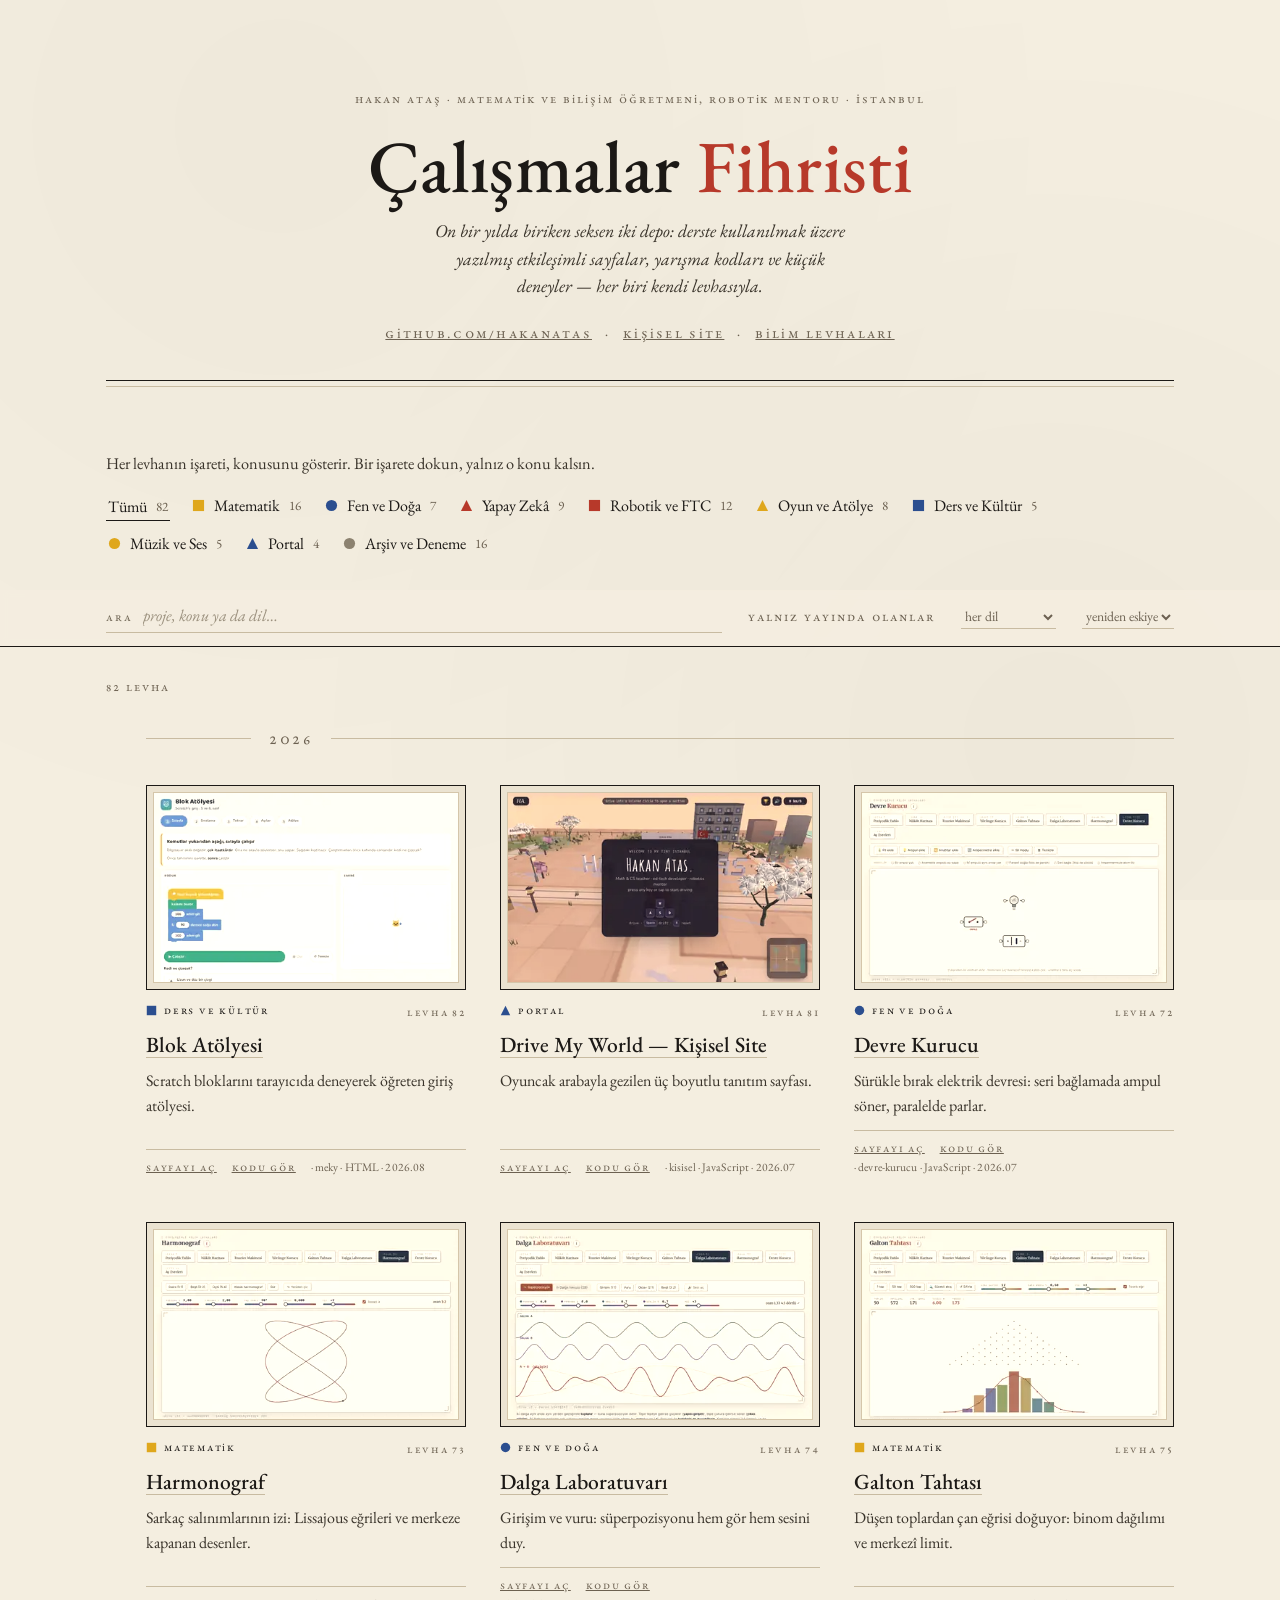
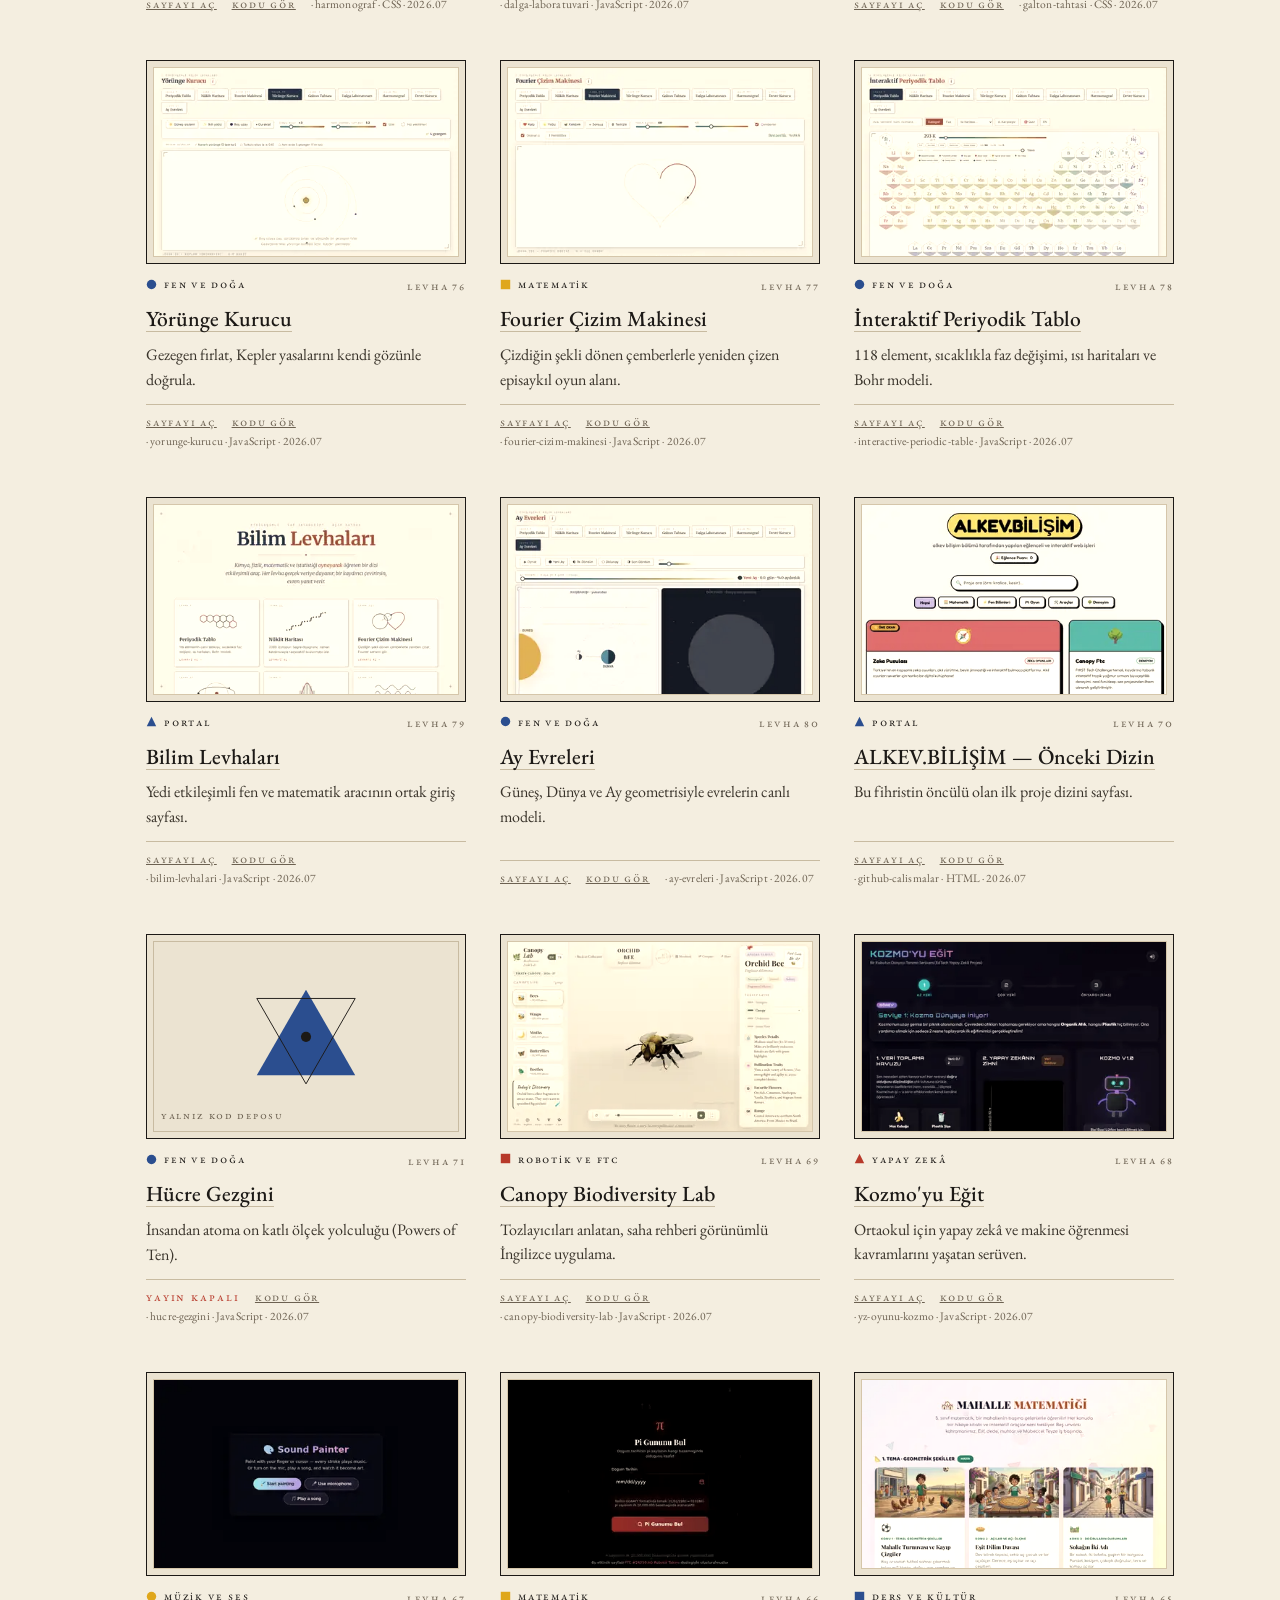
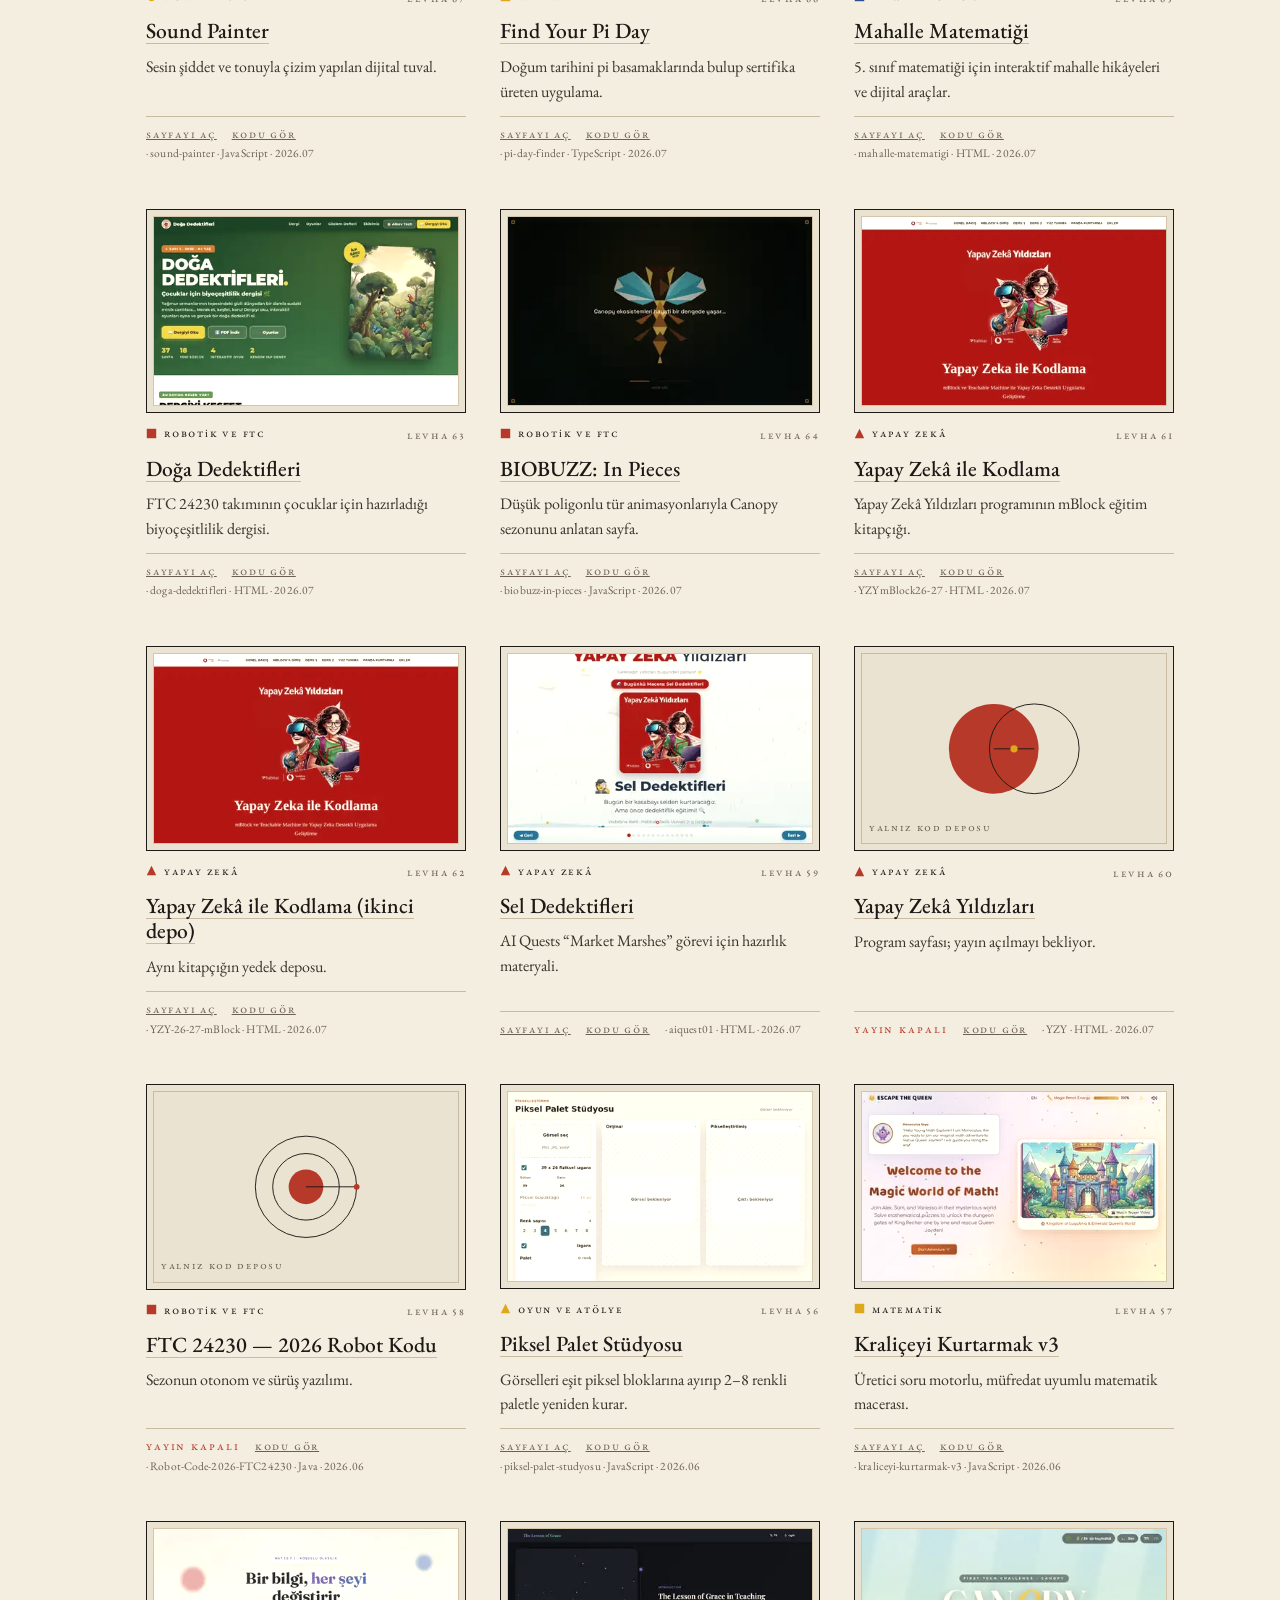
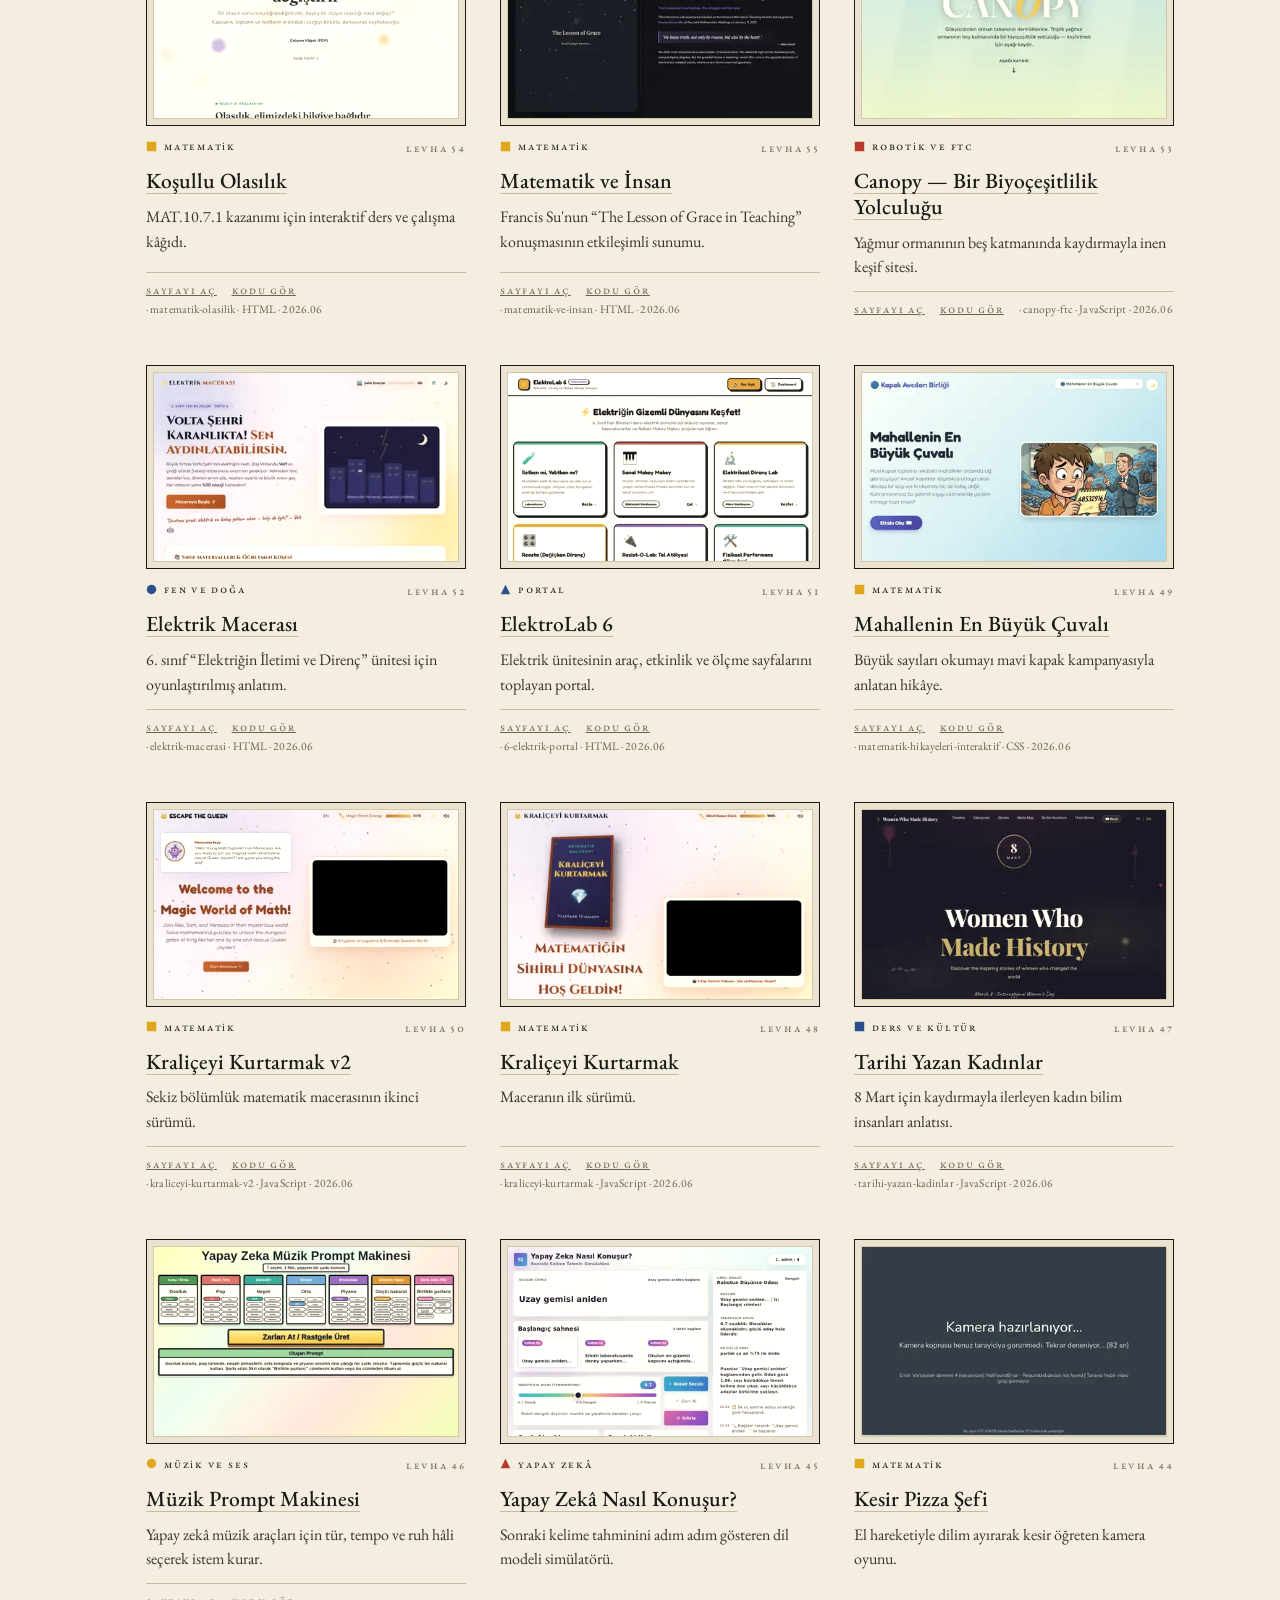
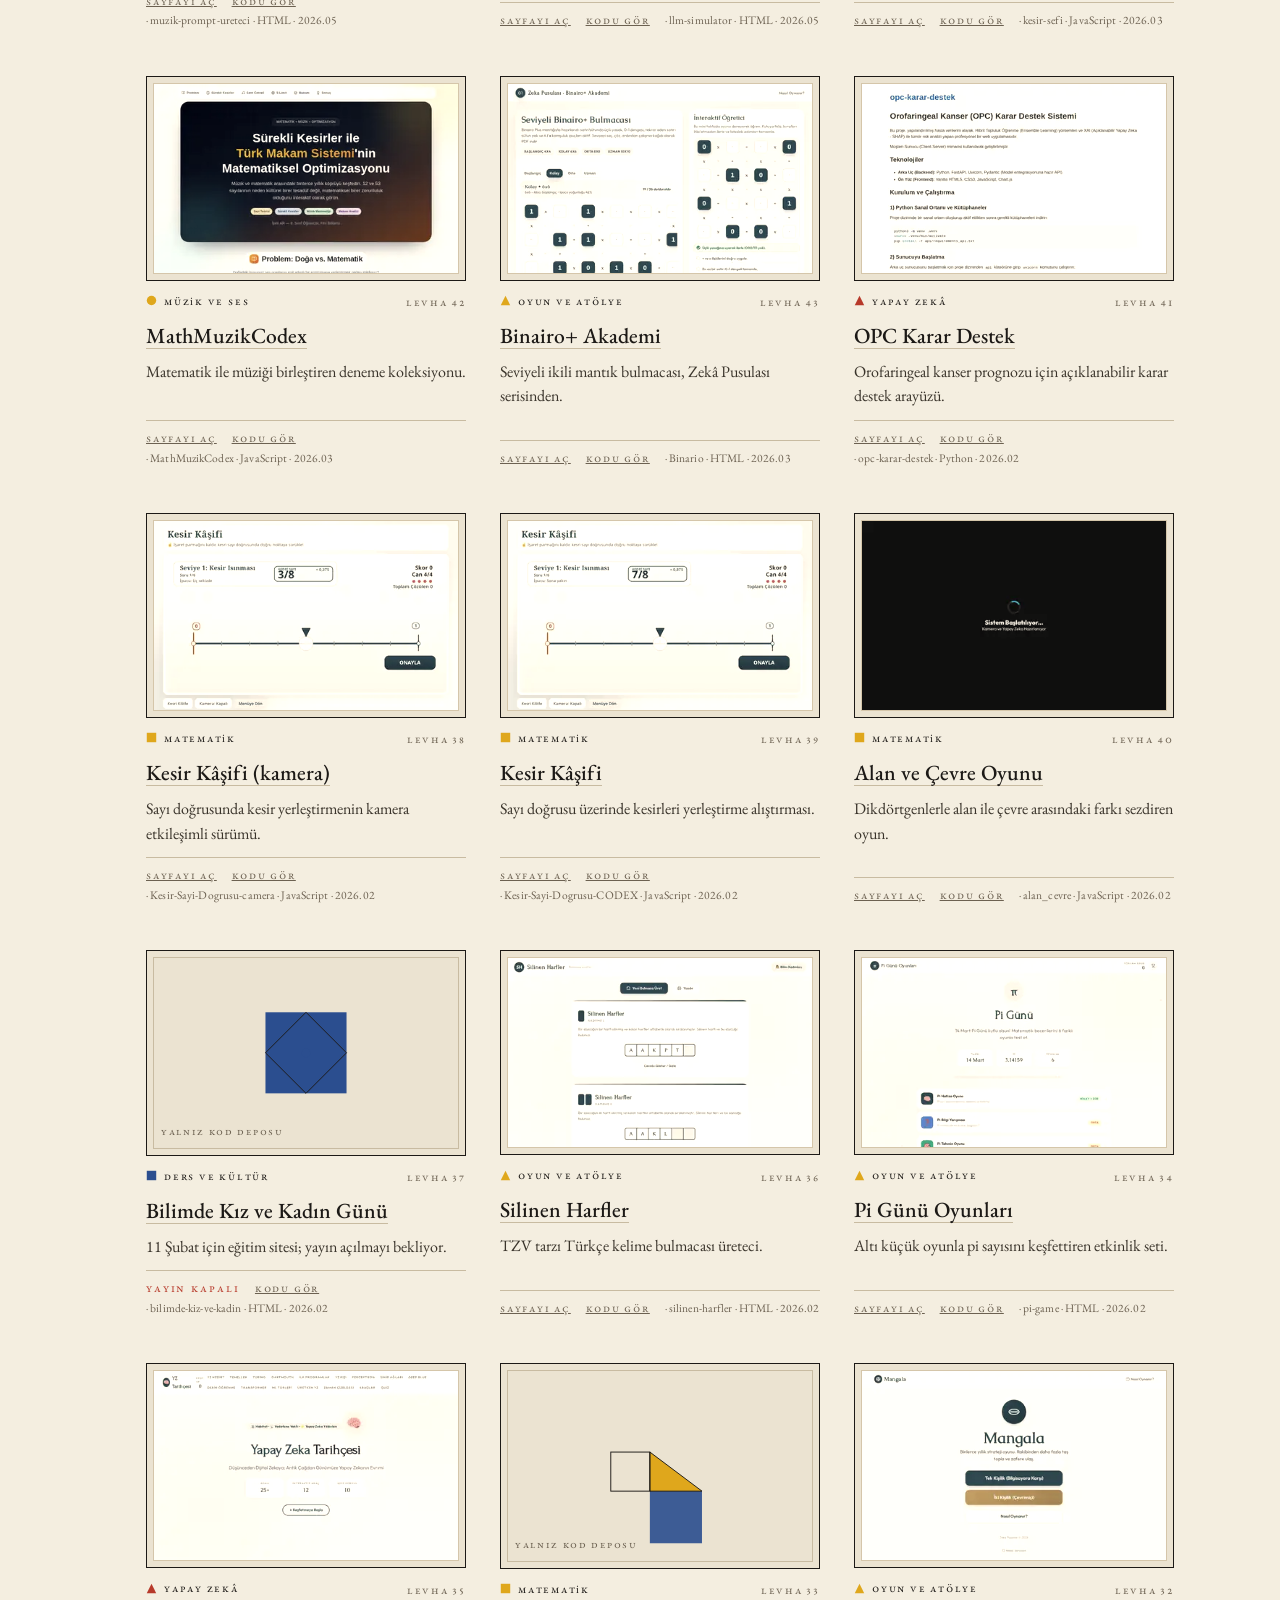
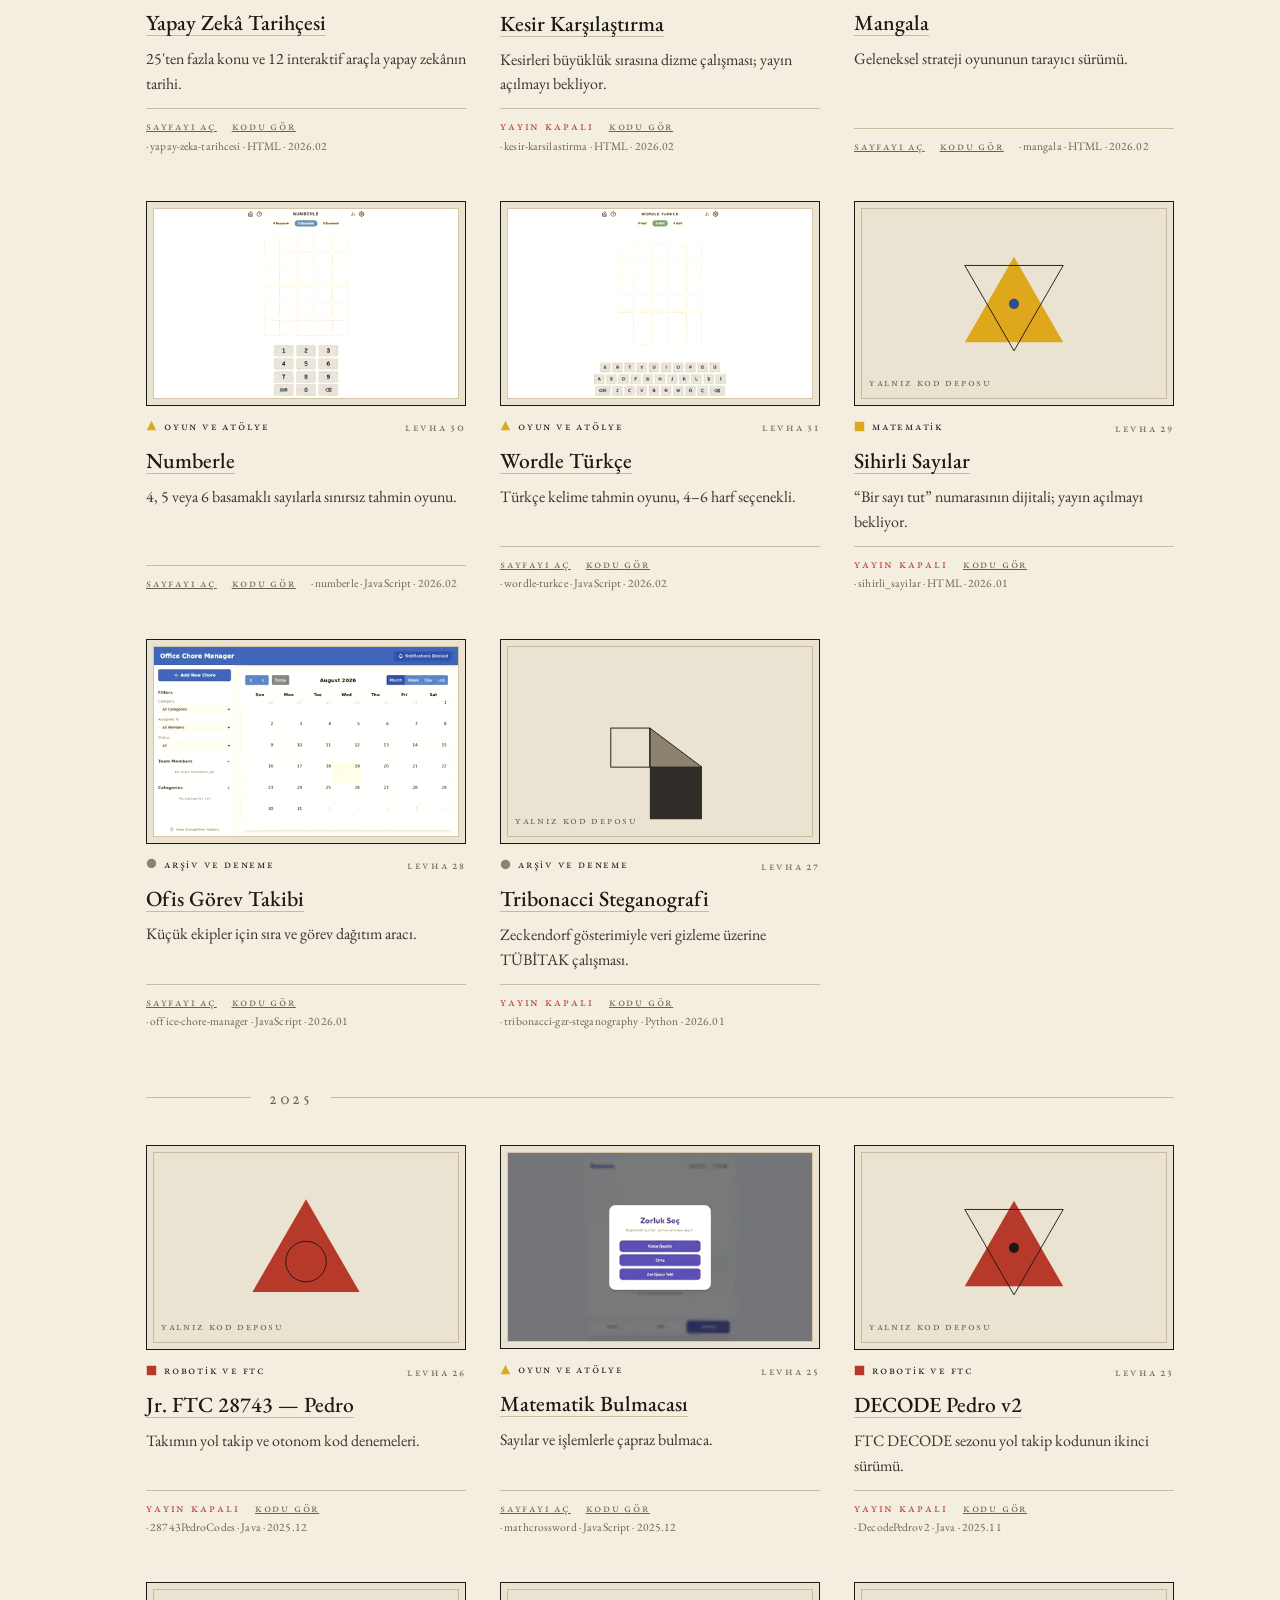
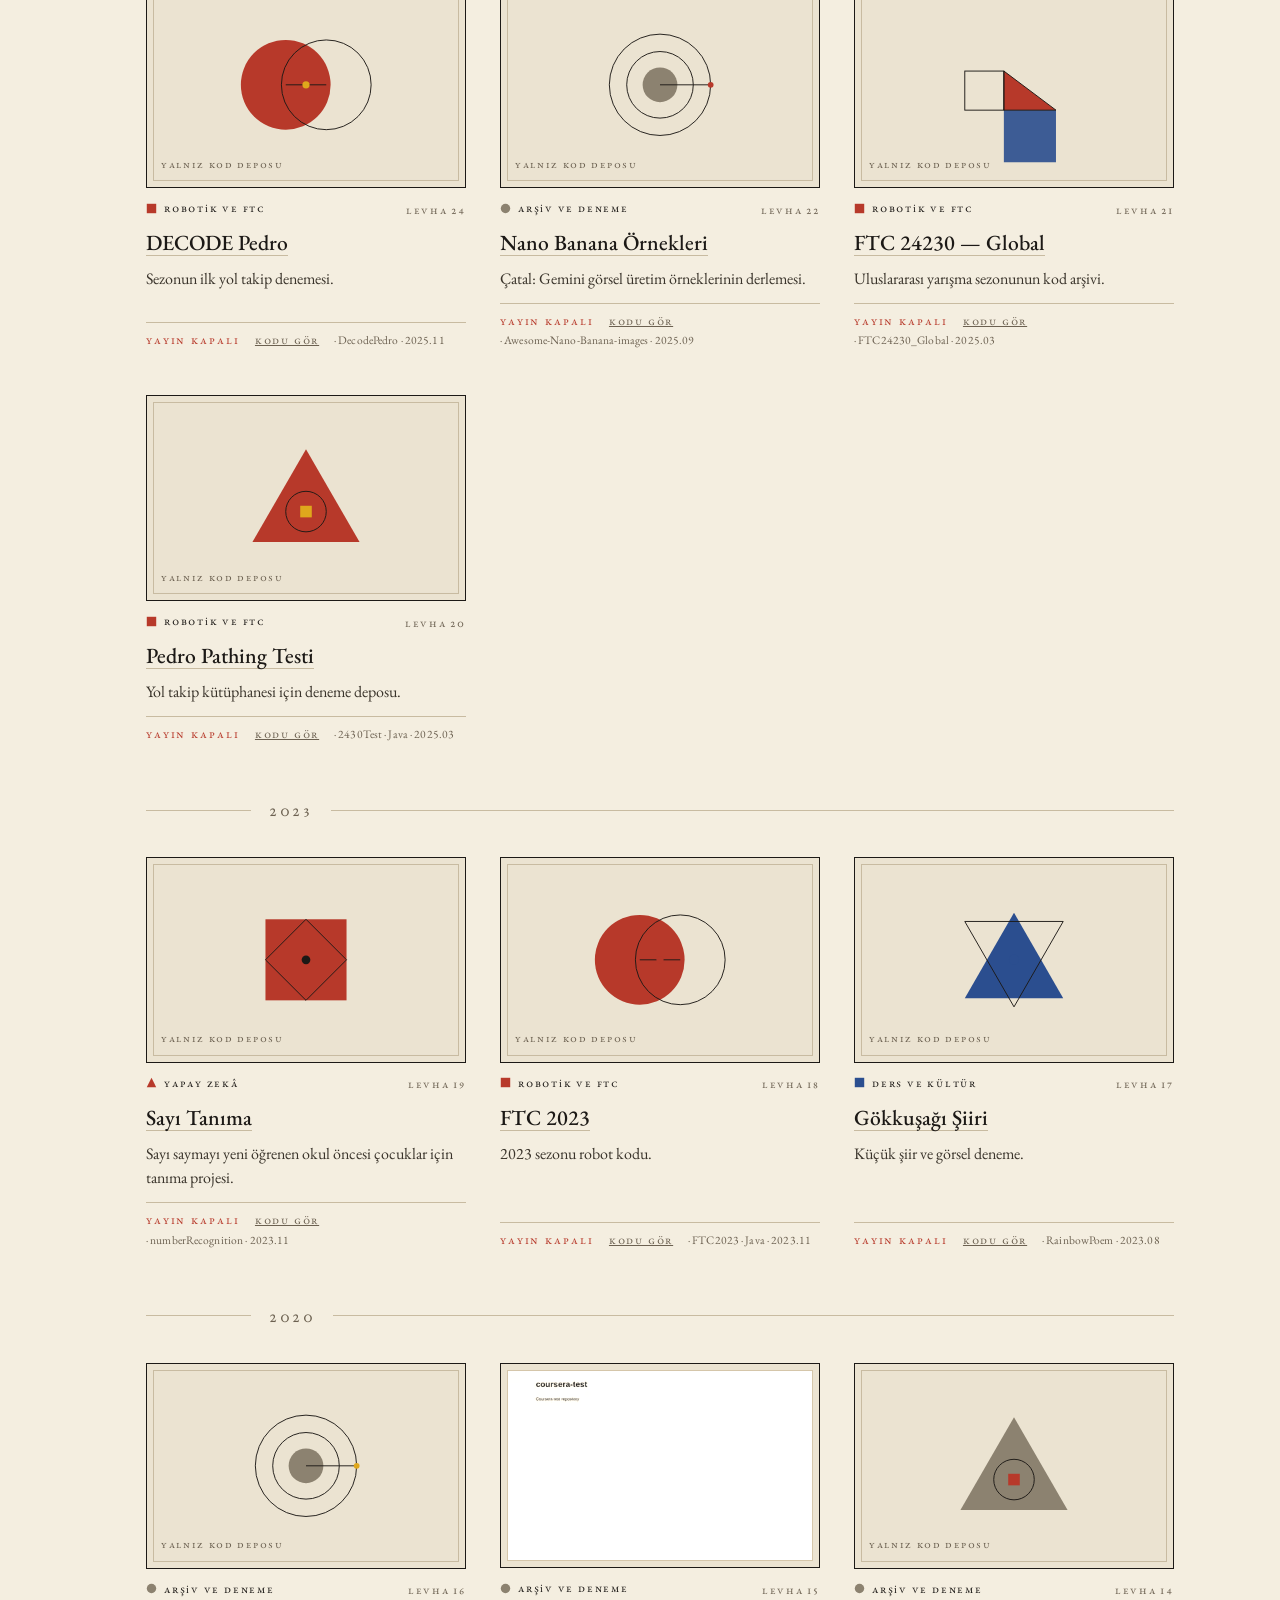
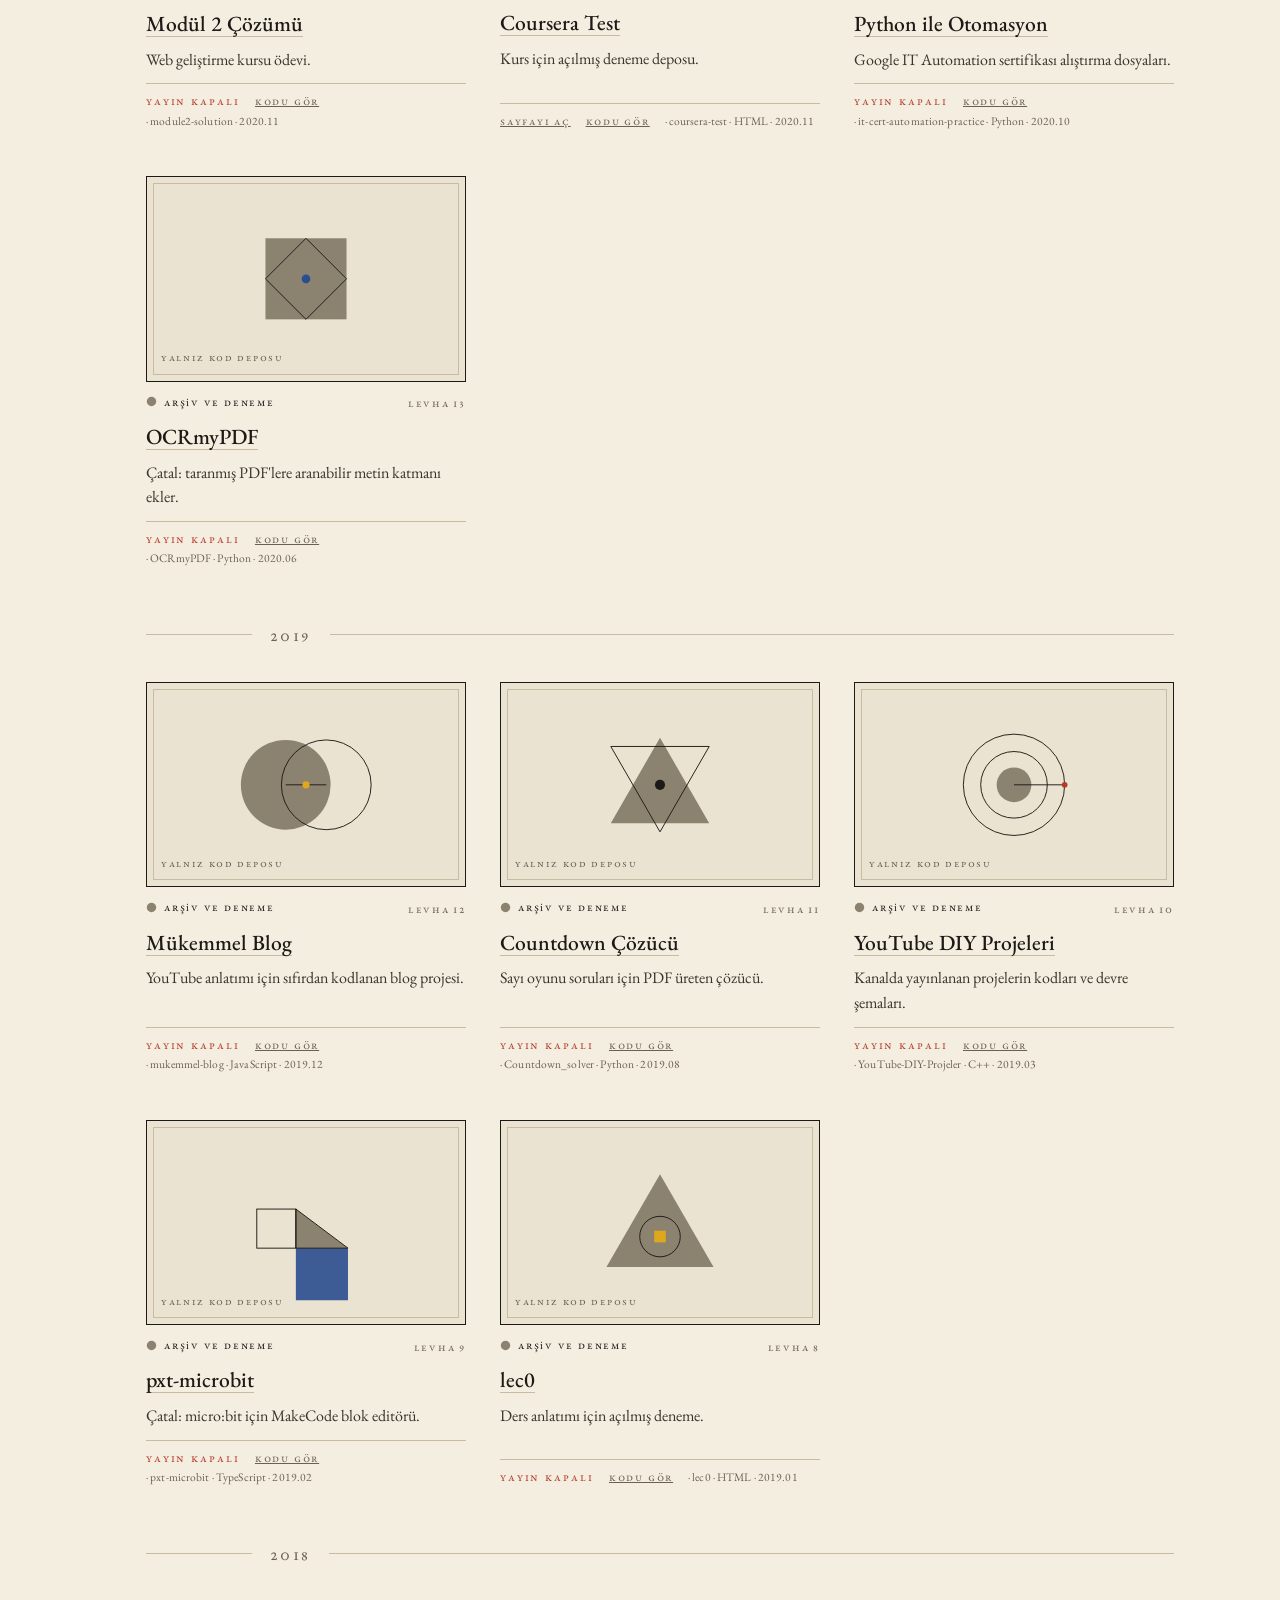
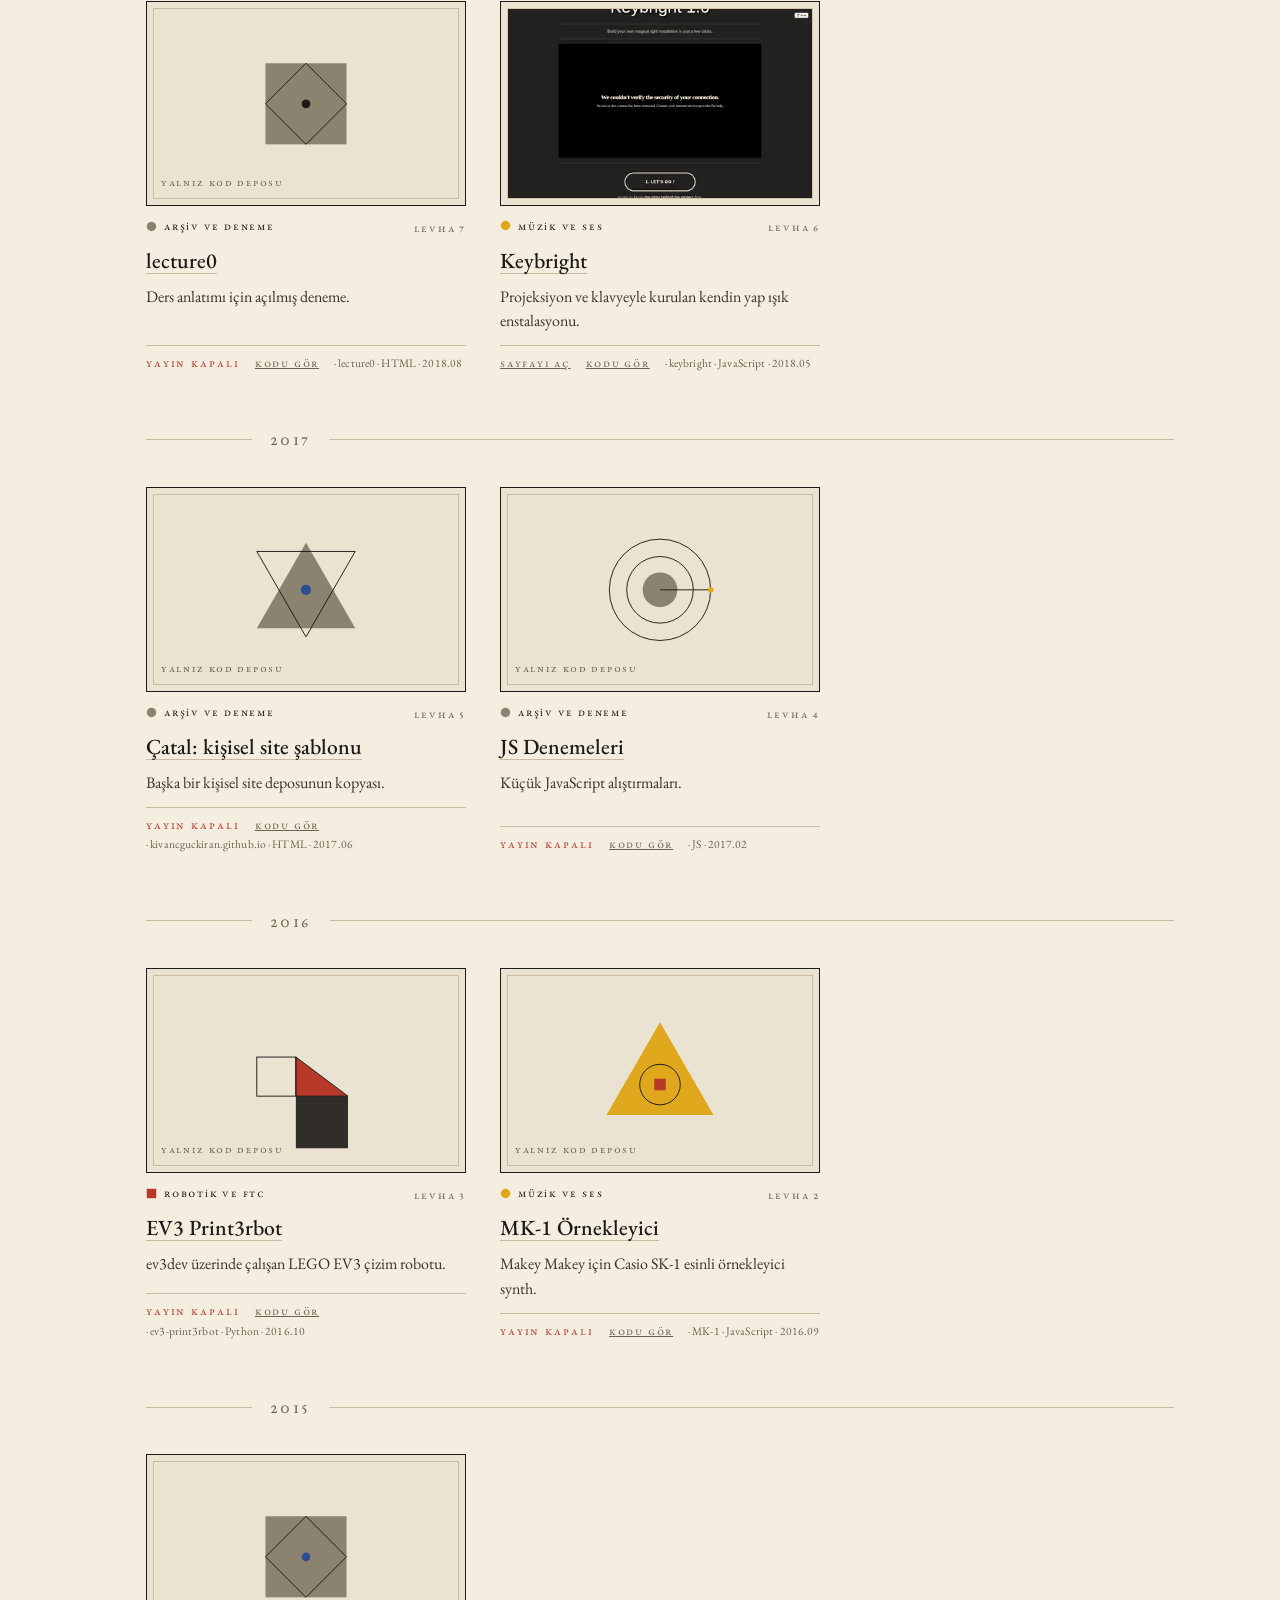
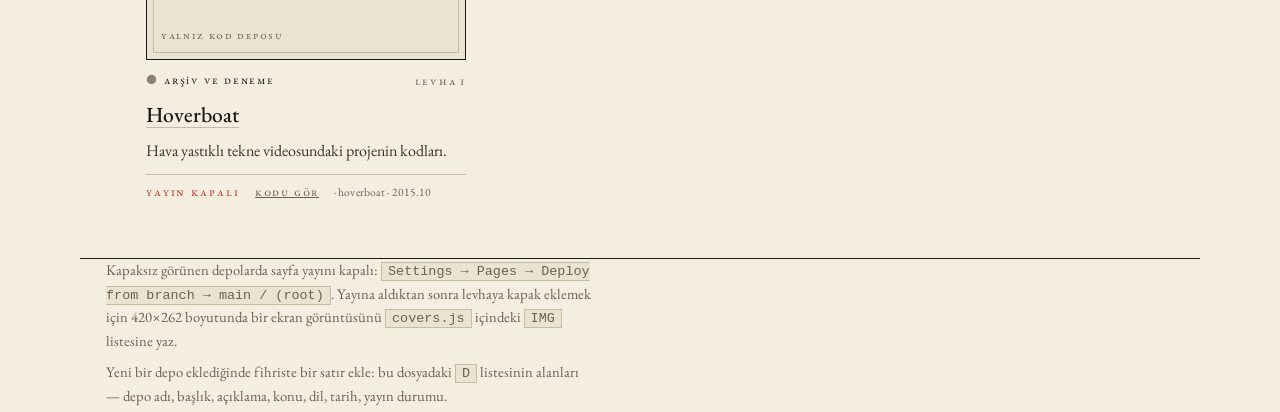
==== commit 17ee6d44: "Fihrist iyileştirmeleri: kapaklar covers.js'e ayrıldı, dil süzgeci, paylaşılabilir süzgeç adresleri," ====
--- a/index.html
+++ b/index.html
@@ -5,6 +5,15 @@
 <meta name="viewport" content="width=device-width, initial-scale=1">
 <title>Çalışmalar Fihristi — Hakan Ataş</title>
 <meta name="description" content="Hakan Ataş'ın GitHub çalışmalarının levha levha fihristi: matematik, fen, yapay zekâ, robotik ve oyun projeleri; her birinin canlı sayfası ve kodu.">
+<link rel="canonical" href="https://hakanatas.github.io/github-calismalar/">
+<meta name="theme-color" content="#F4EEE0">
+<meta property="og:type" content="website">
+<meta property="og:title" content="Çalışmalar Fihristi — Hakan Ataş">
+<meta property="og:description" content="On bir yılda biriken depolar: derste kullanılan etkileşimli sayfalar, yarışma kodları ve küçük deneyler — her biri kendi levhasıyla.">
+<meta property="og:url" content="https://hakanatas.github.io/github-calismalar/">
+<meta property="og:locale" content="tr_TR">
+<meta name="twitter:card" content="summary">
+<link rel="icon" href="data:image/svg+xml,%3Csvg xmlns='http://www.w3.org/2000/svg' viewBox='0 0 64 64'%3E%3Crect width='64' height='64' fill='%23F4EEE0'/%3E%3Ccircle cx='22' cy='24' r='11' fill='%232B4E8F'/%3E%3Cpolygon points='43,13 54,35 32,35' fill='%23B7392A'/%3E%3Crect x='18' y='40' width='20' height='11' fill='%23DFA71C'/%3E%3C/svg%3E">
 <link rel="preconnect" href="https://fonts.googleapis.com">
 <link rel="preconnect" href="https://fonts.gstatic.com" crossorigin>
 <link href="https://fonts.googleapis.com/css2?family=EB+Garamond:ital,wght@0,400;0,500;0,600;1,400;1,500&display=swap" rel="stylesheet">
@@ -100,6 +109,25 @@
 footer code{font-size:.84rem;background:var(--paper2);border:1px solid var(--rule);padding:1px 6px}
 :focus-visible{outline:2px solid var(--red);outline-offset:3px}
 
+/* ---------- yıl ayracı ---------- */
+.yearrow{grid-column:1/-1;display:flex;align-items:center;gap:18px;color:var(--muted);
+  font-size:1.05rem;margin:8px 0 -12px;list-style:none}
+.yearrow::before,.yearrow::after{content:"";flex:1;border-top:1px solid var(--rule)}
+.yearrow::after{flex:8}
+
+/* ---------- başa dön ---------- */
+.totop{position:fixed;right:22px;bottom:22px;z-index:30;font-family:var(--g);font-size:.8rem;
+  background:var(--paper);border:1px solid var(--ink);color:var(--ink);cursor:pointer;
+  padding:7px 13px;opacity:0;pointer-events:none;transition:opacity .25s}
+.totop.show{opacity:1;pointer-events:auto}
+.totop:hover{background:var(--paper2)}
+
+@media print{
+  .toolbar,.totop{display:none}
+  .plate{break-inside:avoid}
+  body::before{display:none}
+}
+
 @media (max-width:620px){
   body{font-size:17px}
   .masthead{padding:46px 0 24px}
@@ -138,6 +166,7 @@
         <input id="q" type="search" placeholder="proje, konu ya da dil…" aria-label="Çalışmalarda ara">
       </label>
       <button class="tbtn sc" id="liveOnly" aria-pressed="false">yalnız yayında olanlar</button>
+      <select id="lang" aria-label="Dil süzgeci"><option value="all">her dil</option></select>
       <select id="sort" aria-label="Sıralama">
         <option value="new">yeniden eskiye</option>
         <option value="old">eskiden yeniye</option>
@@ -148,7 +177,8 @@
 </div>
 
 <main class="wrap">
-  <p class="count sc" id="count"></p>
+  <noscript><p style="padding:30px 0">Fihrist JavaScript ile diziliyor; çalışmalar için <a href="https://github.com/hakanatas">github.com/hakanatas</a> sayfasına bakabilirsiniz.</p></noscript>
+  <p class="count sc" id="count" role="status"></p>
   <ul class="plates" id="plates"></ul>
   <div class="empty" id="empty" hidden>
     <p>Bu aramaya uyan levha yok.</p>
@@ -157,10 +187,13 @@
 </main>
 
 <footer class="wrap">
-  <p>Kapaksız görünen depolarda sayfa yayını kapalı: <code>Settings → Pages → Deploy from branch → main / (root)</code>. Yayına aldıktan sonra levhaya kapak eklemek için ekran görüntüsünü bu dosyadaki <code>IMG</code> listesine yaz.</p>
-  <p>Yeni bir depo eklediğinde fihriste bir satır ekle: <code>D</code> listesindeki alanlar — depo adı, başlık, açıklama, konu, dil, tarih, yayın durumu.</p>
+  <p>Kapaksız görünen depolarda sayfa yayını kapalı: <code>Settings → Pages → Deploy from branch → main / (root)</code>. Yayına aldıktan sonra levhaya kapak eklemek için 420×262 boyutunda bir ekran görüntüsünü <code>covers.js</code> içindeki <code>IMG</code> listesine yaz.</p>
+  <p>Yeni bir depo eklediğinde fihriste bir satır ekle: bu dosyadaki <code>D</code> listesinin alanları — depo adı, başlık, açıklama, konu, dil, tarih, yayın durumu.</p>
 </footer>
 
+<button class="totop sc" id="totop" aria-label="Sayfa başına dön">başa dön ↑</button>
+
+<script src="covers.js"></script>
 <script>
 const U="hakanatas";
 /* konu: [ad, şekil, renk] — üç şekil, üç renk, dokuz konu */
@@ -175,8 +208,7 @@
   portal:["Portal",        "triangle","var(--blue)"],
   arsiv: ["Arşiv ve Deneme","circle", "var(--slate)"]
 };
-const D=[{"n": "hoverboat", "t": "Hoverboat", "d": "Hava yastıklı tekne videosundaki projenin kodları.", "c": "arsiv", "l": "—", "u": "2015-10-01", "v": 0, "no": 1}, {"n": "MK-1", "t": "MK-1 Örnekleyici", "d": "Makey Makey için Casio SK-1 esinli örnekleyici synth.", "c": "muzik", "l": "JavaScript", "u": "2016-09-20", "v": 0, "no": 2}, {"n": "ev3-print3rbot", "t": "EV3 Print3rbot", "d": "ev3dev üzerinde çalışan LEGO EV3 çizim robotu.", "c": "rob", "l": "Python", "u": "2016-10-05", "v": 0, "no": 3}, {"n": "JS", "t": "JS Denemeleri", "d": "Küçük JavaScript alıştırmaları.", "c": "arsiv", "l": "—", "u": "2017-02-27", "v": 0, "no": 4}, {"n": "kivancguckiran.github.io", "t": "Çatal: kişisel site şablonu", "d": "Başka bir kişisel site deposunun kopyası.", "c": "arsiv", "l": "HTML", "u": "2017-06-16", "v": 0, "no": 5}, {"n": "keybright", "t": "Keybright", "d": "Projeksiyon ve klavyeyle kurulan kendin yap ışık enstalasyonu.", "c": "muzik", "l": "JavaScript", "u": "2018-05-17", "v": 1, "no": 6}, {"n": "lecture0", "t": "lecture0", "d": "Ders anlatımı için açılmış deneme.", "c": "arsiv", "l": "HTML", "u": "2018-08-24", "v": 0, "no": 7}, {"n": "lec0", "t": "lec0", "d": "Ders anlatımı için açılmış deneme.", "c": "arsiv", "l": "HTML", "u": "2019-01-22", "v": 0, "no": 8}, {"n": "pxt-microbit", "t": "pxt-microbit", "d": "Çatal: micro:bit için MakeCode blok editörü.", "c": "arsiv", "l": "TypeScript", "u": "2019-02-07", "v": 0, "no": 9}, {"n": "YouTube-DIY-Projeler", "t": "YouTube DIY Projeleri", "d": "Kanalda yayınlanan projelerin kodları ve devre şemaları.", "c": "arsiv", "l": "C++", "u": "2019-03-24", "v": 0, "no": 10}, {"n": "Countdown_solver", "t": "Countdown Çözücü", "d": "Sayı oyunu soruları için PDF üreten çözücü.", "c": "arsiv", "l": "Python", "u": "2019-08-13", "v": 0, "no": 11}, {"n": "mukemmel-blog", "t": "Mükemmel Blog", "d": "YouTube anlatımı için sıfırdan kodlanan blog projesi.", "c": "arsiv", "l": "JavaScript", "u": "2019-12-06", "v": 0, "no": 12}, {"n": "OCRmyPDF", "t": "OCRmyPDF", "d": "Çatal: taranmış PDF'lere aranabilir metin katmanı ekler.", "c": "arsiv", "l": "Python", "u": "2020-06-13", "v": 0, "no": 13}, {"n": "it-cert-automation-practice", "t": "Python ile Otomasyon", "d": "Google IT Automation sertifikası alıştırma dosyaları.", "c": "arsiv", "l": "Python", "u": "2020-10-31", "v": 0, "no": 14}, {"n": "coursera-test", "t": "Coursera Test", "d": "Kurs için açılmış deneme deposu.", "c": "arsiv", "l": "HTML", "u": "2020-11-22", "v": 1, "no": 15}, {"n": "module2-solution", "t": "Modül 2 Çözümü", "d": "Web geliştirme kursu ödevi.", "c": "arsiv", "l": "—", "u": "2020-11-25", "v": 0, "no": 16}, {"n": "RainbowPoem", "t": "Gökkuşağı Şiiri", "d": "Küçük şiir ve görsel deneme.", "c": "ders", "l": "—", "u": "2023-08-19", "v": 0, "no": 17}, {"n": "FTC2023", "t": "FTC 2023", "d": "2023 sezonu robot kodu.", "c": "rob", "l": "Java", "u": "2023-11-09", "v": 0, "no": 18}, {"n": "numberRecognition", "t": "Sayı Tanıma", "d": "Sayı saymayı yeni öğrenen okul öncesi çocuklar için tanıma projesi.", "c": "yz", "l": "—", "u": "2023-11-17", "v": 0, "no": 19}, {"n": "2430Test", "t": "Pedro Pathing Testi", "d": "Yol takip kütüphanesi için deneme deposu.", "c": "rob", "l": "Java", "u": "2025-03-13", "v": 0, "no": 20}, {"n": "FTC24230_Global", "t": "FTC 24230 — Global", "d": "Uluslararası yarışma sezonunun kod arşivi.", "c": "rob", "l": "—", "u": "2025-03-24", "v": 0, "no": 21}, {"n": "Awesome-Nano-Banana-images", "t": "Nano Banana Örnekleri", "d": "Çatal: Gemini görsel üretim örneklerinin derlemesi.", "c": "arsiv", "l": "—", "u": "2025-09-24", "v": 0, "no": 22}, {"n": "DecodePedrov2", "t": "DECODE Pedro v2", "d": "FTC DECODE sezonu yol takip kodunun ikinci sürümü.", "c": "rob", "l": "Java", "u": "2025-11-03", "v": 0, "no": 23}, {"n": "DecodePedro", "t": "DECODE Pedro", "d": "Sezonun ilk yol takip denemesi.", "c": "rob", "l": "—", "u": "2025-11-03", "v": 0, "no": 24}, {"n": "mathcrossword", "t": "Matematik Bulmacası", "d": "Sayılar ve işlemlerle çapraz bulmaca.", "c": "oyun", "l": "JavaScript", "u": "2025-12-30", "v": 1, "no": 25}, {"n": "28743PedroCodes", "t": "Jr. FTC 28743 — Pedro", "d": "Takımın yol takip ve otonom kod denemeleri.", "c": "rob", "l": "Java", "u": "2025-12-31", "v": 0, "no": 26}, {"n": "tribonacci-gzr-steganography", "t": "Tribonacci Steganografi", "d": "Zeckendorf gösterimiyle veri gizleme üzerine TÜBİTAK çalışması.", "c": "arsiv", "l": "Python", "u": "2026-01-11", "v": 0, "no": 27}, {"n": "office-chore-manager", "t": "Ofis Görev Takibi", "d": "Küçük ekipler için sıra ve görev dağıtım aracı.", "c": "arsiv", "l": "JavaScript", "u": "2026-01-23", "v": 1, "no": 28}, {"n": "sihirli_sayilar", "t": "Sihirli Sayılar", "d": "“Bir sayı tut” numarasının dijitali; yayın açılmayı bekliyor.", "c": "mat", "l": "HTML", "u": "2026-01-27", "v": 0, "no": 29}, {"n": "numberle", "t": "Numberle", "d": "4, 5 veya 6 basamaklı sayılarla sınırsız tahmin oyunu.", "c": "oyun", "l": "JavaScript", "u": "2026-02-01", "v": 1, "no": 30}, {"n": "wordle-turkce", "t": "Wordle Türkçe", "d": "Türkçe kelime tahmin oyunu, 4–6 harf seçenekli.", "c": "oyun", "l": "JavaScript", "u": "2026-02-01", "v": 1, "no": 31}, {"n": "mangala", "t": "Mangala", "d": "Geleneksel strateji oyununun tarayıcı sürümü.", "c": "oyun", "l": "HTML", "u": "2026-02-02", "v": 1, "no": 32}, {"n": "kesir-karsilastirma", "t": "Kesir Karşılaştırma", "d": "Kesirleri büyüklük sırasına dizme çalışması; yayın açılmayı bekliyor.", "c": "mat", "l": "HTML", "u": "2026-02-04", "v": 0, "no": 33}, {"n": "pi-game", "t": "Pi Günü Oyunları", "d": "Altı küçük oyunla pi sayısını keşfettiren etkinlik seti.", "c": "oyun", "l": "HTML", "u": "2026-02-07", "v": 1, "no": 34}, {"n": "yapay-zeka-tarihcesi", "t": "Yapay Zekâ Tarihçesi", "d": "25'ten fazla konu ve 12 interaktif araçla yapay zekânın tarihi.", "c": "yz", "l": "HTML", "u": "2026-02-07", "v": 1, "no": 35}, {"n": "silinen-harfler", "t": "Silinen Harfler", "d": "TZV tarzı Türkçe kelime bulmacası üreteci.", "c": "oyun", "l": "HTML", "u": "2026-02-09", "v": 1, "no": 36}, {"n": "bilimde-kiz-ve-kadin", "t": "Bilimde Kız ve Kadın Günü", "d": "11 Şubat için eğitim sitesi; yayın açılmayı bekliyor.", "c": "ders", "l": "HTML", "u": "2026-02-11", "v": 0, "no": 37}, {"n": "Kesir-Sayi-Dogrusu-camera", "t": "Kesir Kâşifi (kamera)", "d": "Sayı doğrusunda kesir yerleştirmenin kamera etkileşimli sürümü.", "c": "mat", "l": "JavaScript", "u": "2026-02-12", "v": 1, "no": 38}, {"n": "Kesir-Sayi-Dogrusu-CODEX", "t": "Kesir Kâşifi", "d": "Sayı doğrusu üzerinde kesirleri yerleştirme alıştırması.", "c": "mat", "l": "JavaScript", "u": "2026-02-12", "v": 1, "no": 39}, {"n": "alan_cevre", "t": "Alan ve Çevre Oyunu", "d": "Dikdörtgenlerle alan ile çevre arasındaki farkı sezdiren oyun.", "c": "mat", "l": "JavaScript", "u": "2026-02-12", "v": 1, "no": 40}, {"n": "opc-karar-destek", "t": "OPC Karar Destek", "d": "Orofaringeal kanser prognozu için açıklanabilir karar destek arayüzü.", "c": "yz", "l": "Python", "u": "2026-02-23", "v": 1, "no": 41}, {"n": "MathMuzikCodex", "t": "MathMuzikCodex", "d": "Matematik ile müziği birleştiren deneme koleksiyonu.", "c": "muzik", "l": "JavaScript", "u": "2026-03-05", "v": 1, "no": 42}, {"n": "Binario", "t": "Binairo+ Akademi", "d": "Seviyeli ikili mantık bulmacası, Zekâ Pusulası serisinden.", "c": "oyun", "l": "HTML", "u": "2026-03-05", "v": 1, "no": 43}, {"n": "kesir-sefi", "t": "Kesir Pizza Şefi", "d": "El hareketiyle dilim ayırarak kesir öğreten kamera oyunu.", "c": "mat", "l": "JavaScript", "u": "2026-03-11", "v": 1, "no": 44}, {"n": "llm-simulator", "t": "Yapay Zekâ Nasıl Konuşur?", "d": "Sonraki kelime tahminini adım adım gösteren dil modeli simülatörü.", "c": "yz", "l": "HTML", "u": "2026-05-25", "v": 1, "no": 45}, {"n": "muzik-prompt-ureteci", "t": "Müzik Prompt Makinesi", "d": "Yapay zekâ müzik araçları için tür, tempo ve ruh hâli seçerek istem kurar.", "c": "muzik", "l": "HTML", "u": "2026-05-26", "v": 1, "no": 46}, {"n": "tarihi-yazan-kadinlar", "t": "Tarihi Yazan Kadınlar", "d": "8 Mart için kaydırmayla ilerleyen kadın bilim insanları anlatısı.", "c": "ders", "l": "JavaScript", "u": "2026-06-05", "v": 1, "no": 47}, {"n": "kraliceyi-kurtarmak", "t": "Kraliçeyi Kurtarmak", "d": "Maceranın ilk sürümü.", "c": "mat", "l": "JavaScript", "u": "2026-06-06", "v": 1, "no": 48}, {"n": "matematik-hikayeleri-interaktif", "t": "Mahallenin En Büyük Çuvalı", "d": "Büyük sayıları okumayı mavi kapak kampanyasıyla anlatan hikâye.", "c": "mat", "l": "CSS", "u": "2026-06-09", "v": 1, "no": 49}, {"n": "kraliceyi-kurtarmak-v2", "t": "Kraliçeyi Kurtarmak v2", "d": "Sekiz bölümlük matematik macerasının ikinci sürümü.", "c": "mat", "l": "JavaScript", "u": "2026-06-09", "v": 1, "no": 50}, {"n": "6-elektrik-portal", "t": "ElektroLab 6", "d": "Elektrik ünitesinin araç, etkinlik ve ölçme sayfalarını toplayan portal.", "c": "portal", "l": "HTML", "u": "2026-06-10", "v": 1, "no": 51}, {"n": "elektrik-macerasi", "t": "Elektrik Macerası", "d": "6. sınıf “Elektriğin İletimi ve Direnç” ünitesi için oyunlaştırılmış anlatım.", "c": "fen", "l": "HTML", "u": "2026-06-11", "v": 1, "no": 52}, {"n": "canopy-ftc", "t": "Canopy — Bir Biyoçeşitlilik Yolculuğu", "d": "Yağmur ormanının beş katmanında kaydırmayla inen keşif sitesi.", "c": "rob", "l": "JavaScript", "u": "2026-06-15", "v": 1, "no": 53}, {"n": "matematik-olasilik", "t": "Koşullu Olasılık", "d": "MAT.10.7.1 kazanımı için interaktif ders ve çalışma kâğıdı.", "c": "mat", "l": "HTML", "u": "2026-06-21", "v": 1, "no": 54}, {"n": "matematik-ve-insan", "t": "Matematik ve İnsan", "d": "Ders anlatım sayfası; yayın açılmayı bekliyor.", "c": "mat", "l": "HTML", "u": "2026-06-21", "v": 0, "no": 55}, {"n": "piksel-palet-studyosu", "t": "Piksel Palet Stüdyosu", "d": "Görselleri eşit piksel bloklarına ayırıp 2–8 renkli paletle yeniden kurar.", "c": "oyun", "l": "JavaScript", "u": "2026-06-22", "v": 1, "no": 56}, {"n": "kraliceyi-kurtarmak-v3", "t": "Kraliçeyi Kurtarmak v3", "d": "Üretici soru motorlu, müfredat uyumlu matematik macerası.", "c": "mat", "l": "JavaScript", "u": "2026-06-22", "v": 1, "no": 57}, {"n": "Robot-Code-2026-FTC24230", "t": "FTC 24230 — 2026 Robot Kodu", "d": "Sezonun otonom ve sürüş yazılımı.", "c": "rob", "l": "Java", "u": "2026-06-25", "v": 0, "no": 58}, {"n": "aiquest01", "t": "Sel Dedektifleri", "d": "AI Quests “Market Marshes” görevi için hazırlık materyali.", "c": "yz", "l": "HTML", "u": "2026-07-05", "v": 1, "no": 59}, {"n": "YZY", "t": "Yapay Zekâ Yıldızları", "d": "Program sayfası; yayın açılmayı bekliyor.", "c": "yz", "l": "HTML", "u": "2026-07-05", "v": 0, "no": 60}, {"n": "YZYmBlock26-27", "t": "Yapay Zekâ ile Kodlama", "d": "Yapay Zekâ Yıldızları programının mBlock eğitim kitapçığı.", "c": "yz", "l": "HTML", "u": "2026-07-06", "v": 1, "no": 61}, {"n": "YZY-26-27-mBlock", "t": "Yapay Zekâ ile Kodlama (ikinci depo)", "d": "Aynı kitapçığın yedek deposu.", "c": "yz", "l": "HTML", "u": "2026-07-06", "v": 1, "no": 62}, {"n": "doga-dedektifleri", "t": "Doğa Dedektifleri", "d": "FTC 24230 takımının çocuklar için hazırladığı biyoçeşitlilik dergisi.", "c": "rob", "l": "HTML", "u": "2026-07-09", "v": 1, "no": 63}, {"n": "biobuzz-in-pieces", "t": "BIOBUZZ: In Pieces", "d": "Düşük poligonlu tür animasyonlarıyla Canopy sezonunu anlatan sayfa.", "c": "rob", "l": "JavaScript", "u": "2026-07-09", "v": 1, "no": 64}, {"n": "mahalle-matematigi", "t": "Mahalle Matematiği", "d": "5. sınıf matematiği için interaktif mahalle hikâyeleri ve dijital araçlar.", "c": "ders", "l": "HTML", "u": "2026-07-10", "v": 1, "no": 65}, {"n": "pi-day-finder", "t": "Find Your Pi Day", "d": "Doğum tarihini pi basamaklarında bulup sertifika üreten uygulama.", "c": "mat", "l": "TypeScript", "u": "2026-07-12", "v": 1, "no": 66}, {"n": "sound-painter", "t": "Sound Painter", "d": "Sesin şiddet ve tonuyla çizim yapılan dijital tuval.", "c": "muzik", "l": "JavaScript", "u": "2026-07-15", "v": 1, "no": 67}, {"n": "yz-oyunu-kozmo", "t": "Kozmo'yu Eğit", "d": "Ortaokul için yapay zekâ ve makine öğrenmesi kavramlarını yaşatan serüven.", "c": "yz", "l": "JavaScript", "u": "2026-07-16", "v": 1, "no": 68}, {"n": "canopy-biodiversity-lab", "t": "Canopy Biodiversity Lab", "d": "Tozlayıcıları anlatan, saha rehberi görünümlü İngilizce uygulama.", "c": "rob", "l": "JavaScript", "u": "2026-07-19", "v": 1, "no": 69}, {"n": "github-calismalar", "t": "ALKEV.BİLİŞİM — Önceki Dizin", "d": "Bu fihristin öncülü olan ilk proje dizini sayfası.", "c": "portal", "l": "HTML", "u": "2026-07-20", "v": 1, "no": 70}, {"n": "hucre-gezgini", "t": "Hücre Gezgini", "d": "İnsandan atoma on katlı ölçek yolculuğu (Powers of Ten).", "c": "fen", "l": "JavaScript", "u": "2026-07-20", "v": 0, "no": 71}, {"n": "devre-kurucu", "t": "Devre Kurucu", "d": "Sürükle bırak elektrik devresi: seri bağlamada ampul söner, paralelde parlar.", "c": "fen", "l": "JavaScript", "u": "2026-07-21", "v": 1, "no": 72}, {"n": "harmonograf", "t": "Harmonograf", "d": "Sarkaç salınımlarının izi: Lissajous eğrileri ve merkeze kapanan desenler.", "c": "mat", "l": "CSS", "u": "2026-07-21", "v": 1, "no": 73}, {"n": "dalga-laboratuvari", "t": "Dalga Laboratuvarı", "d": "Girişim ve vuru: süperpozisyonu hem gör hem sesini duy.", "c": "fen", "l": "JavaScript", "u": "2026-07-21", "v": 1, "no": 74}, {"n": "galton-tahtasi", "t": "Galton Tahtası", "d": "Düşen toplardan çan eğrisi doğuyor: binom dağılımı ve merkezî limit.", "c": "mat", "l": "CSS", "u": "2026-07-21", "v": 1, "no": 75}, {"n": "yorunge-kurucu", "t": "Yörünge Kurucu", "d": "Gezegen fırlat, Kepler yasalarını kendi gözünle doğrula.", "c": "fen", "l": "JavaScript", "u": "2026-07-21", "v": 1, "no": 76}, {"n": "fourier-cizim-makinesi", "t": "Fourier Çizim Makinesi", "d": "Çizdiğin şekli dönen çemberlerle yeniden çizen episaykıl oyun alanı.", "c": "mat", "l": "JavaScript", "u": "2026-07-21", "v": 1, "no": 77}, {"n": "interactive-periodic-table", "t": "İnteraktif Periyodik Tablo", "d": "118 element, sıcaklıkla faz değişimi, ısı haritaları ve Bohr modeli.", "c": "fen", "l": "JavaScript", "u": "2026-07-21", "v": 1, "no": 78}, {"n": "bilim-levhalari", "t": "Bilim Levhaları", "d": "Yedi etkileşimli fen ve matematik aracının ortak giriş sayfası.", "c": "portal", "l": "JavaScript", "u": "2026-07-21", "v": 1, "no": 79}, {"n": "ay-evreleri", "t": "Ay Evreleri", "d": "Güneş, Dünya ve Ay geometrisiyle evrelerin canlı modeli.", "c": "fen", "l": "JavaScript", "u": "2026-07-21", "v": 1, "no": 80}, {"n": "kisisel", "t": "Drive My World — Kişisel Site", "d": "Oyuncak arabayla gezilen üç boyutlu tanıtım sayfası.", "c": "portal", "l": "JavaScript", "u": "2026-07-28", "v": 1, "no": 81}, {"n": "meky", "t": "Blok Atölyesi", "d": "Scratch bloklarını tarayıcıda deneyerek öğreten giriş atölyesi.", "c": "ders", "l": "HTML", "u": "2026-08-12", "v": 1, "no": 82}];
-const IMG={"keybright": "[data-uri]", "coursera-test": "[data-uri]", "mathcrossword": "[data-uri]", "office-chore-manager": "[data-uri]", "numberle": "[data-uri]", "wordle-turkce": "[data-uri]", "mangala": "[data-uri]", "pi-game": "[data-uri]", "yapay-zeka-tarihcesi": "[data-uri]", "silinen-harfler": "[data-uri]", "Kesir-Sayi-Dogrusu-camera": "[data-uri]", "Kesir-Sayi-Dogrusu-CODEX": "[data-uri]", "alan_cevre": "[data-uri]", "opc-karar-destek": "[data-uri]", "MathMuzikCodex": "[data-uri]", "Binario": "[data-uri]", "kesir-sefi": "[data-uri]", "llm-simulator": "[data-uri]", "muzik-prompt-ureteci": "[data-uri]", "tarihi-yazan-kadinlar": "[data-uri]", "kraliceyi-kurtarmak": "[data-uri]", "matematik-hikayeleri-interaktif": "[data-uri]", "kraliceyi-kurtarmak-v2": "[data-uri]", "6-elektrik-portal": "[data-uri]", "elektrik-macerasi": "[data-uri]", "canopy-ftc": "[data-uri]", "matematik-olasilik": "[data-uri]", "piksel-palet-studyosu": "[data-uri]", "kraliceyi-kurtarmak-v3": "[data-uri]", "aiquest01": "[data-uri]", "YZYmBlock26-27": "[data-uri]", "YZY-26-27-mBlock": "[data-uri]", "doga-dedektifleri": "[data-uri]", "biobuzz-in-pieces": "[data-uri]", "mahalle-matematigi": "[data-uri]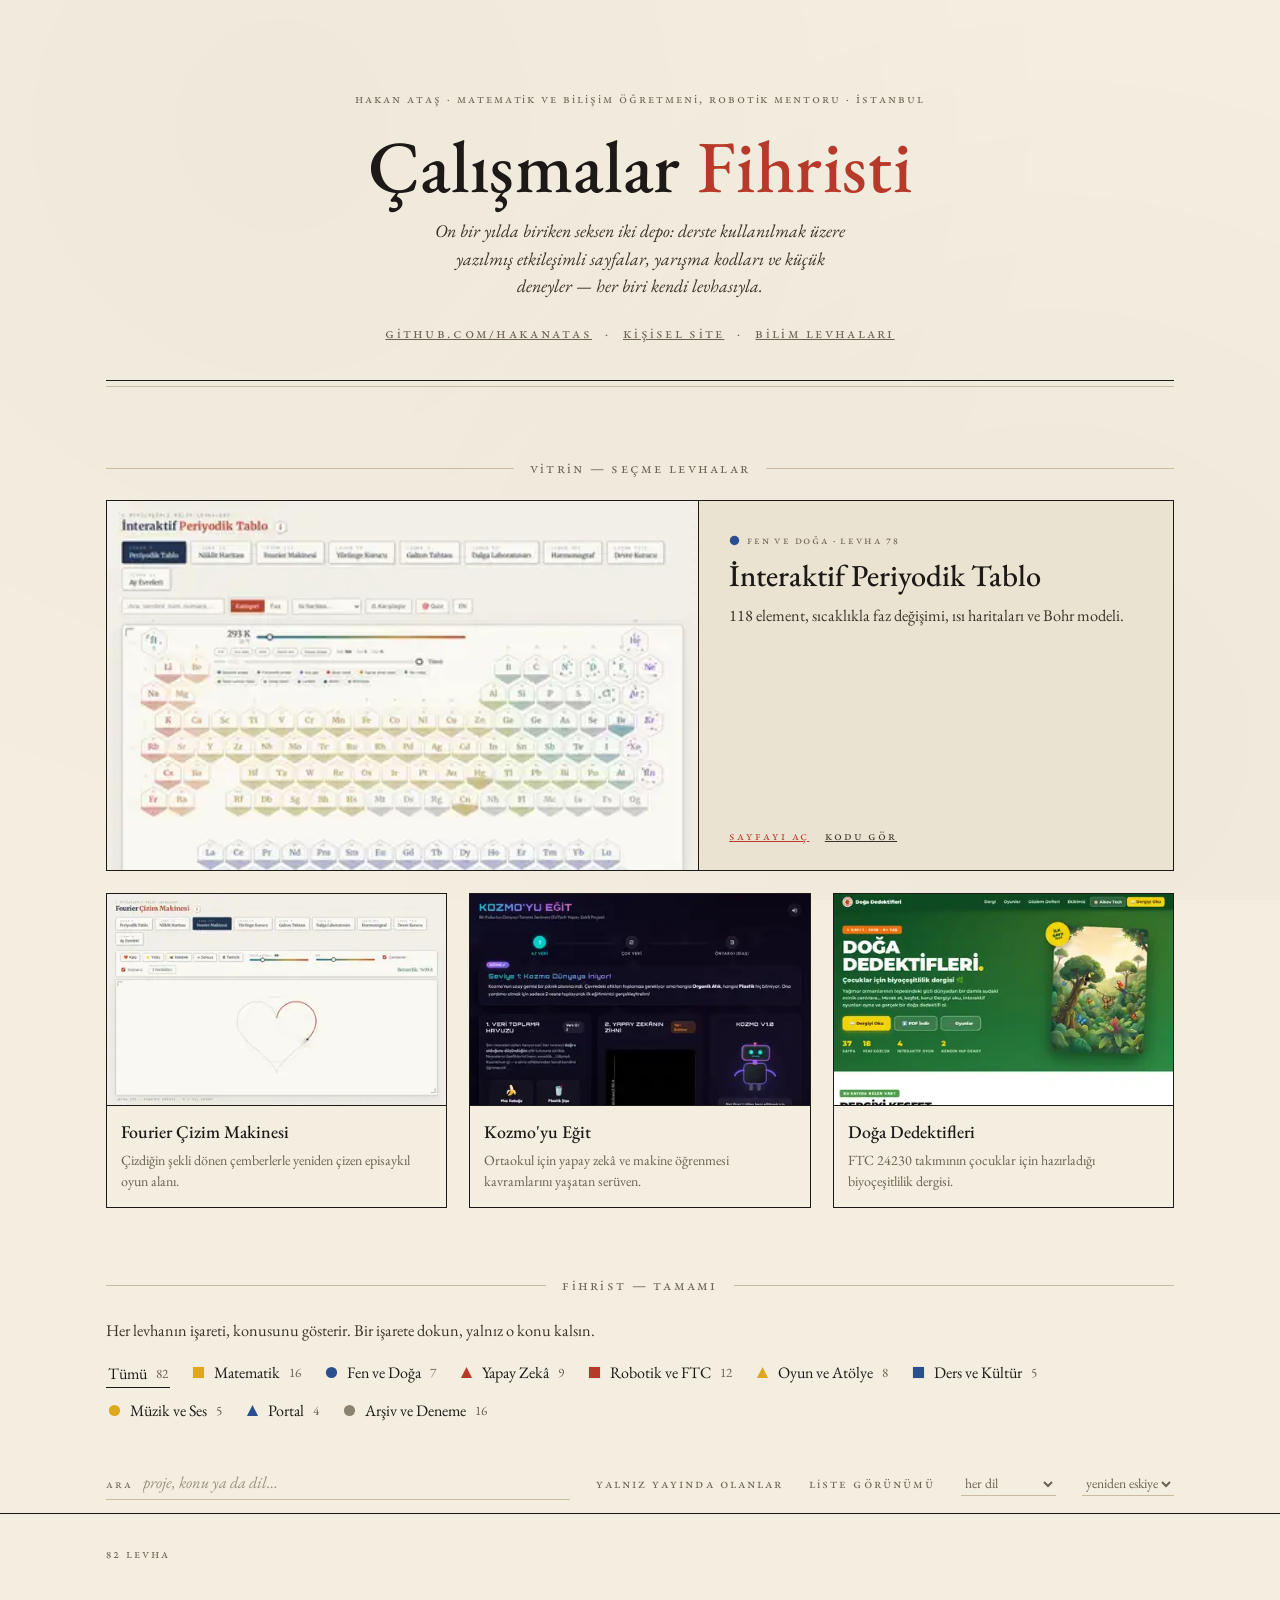
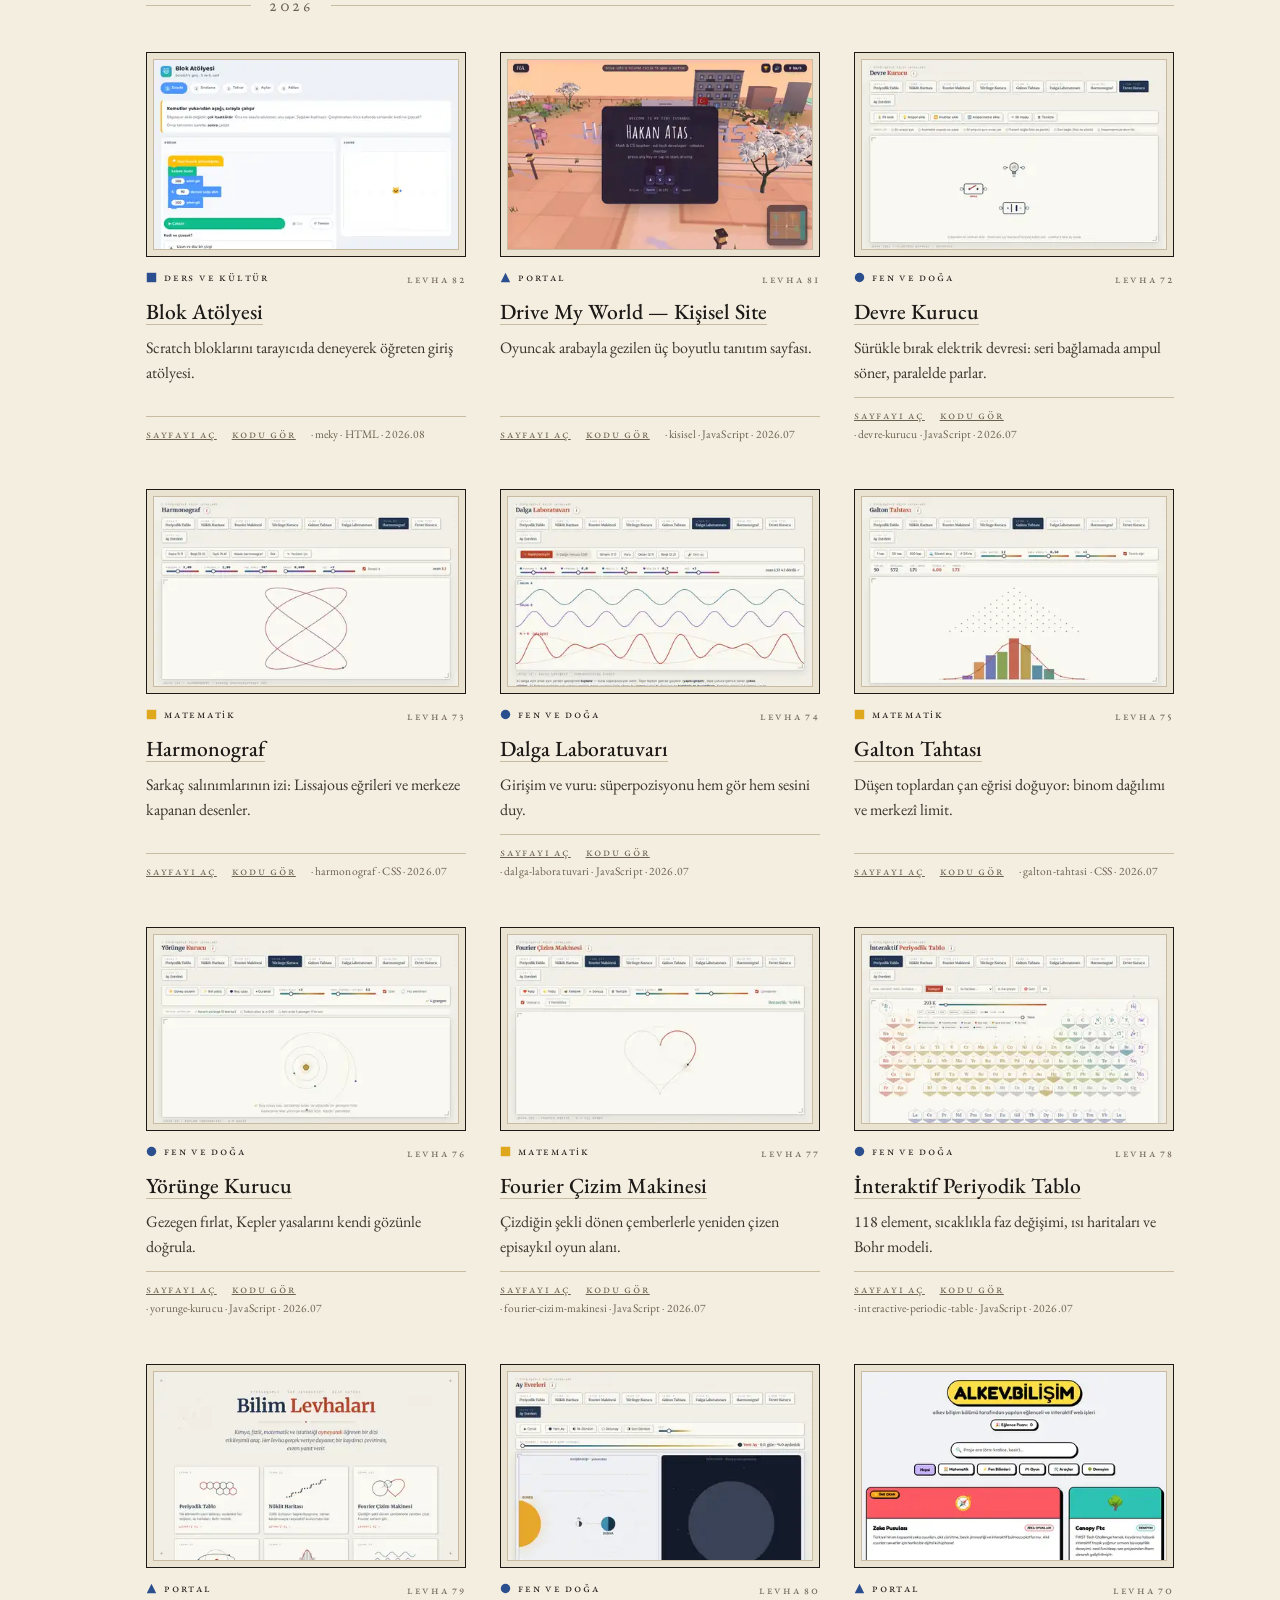
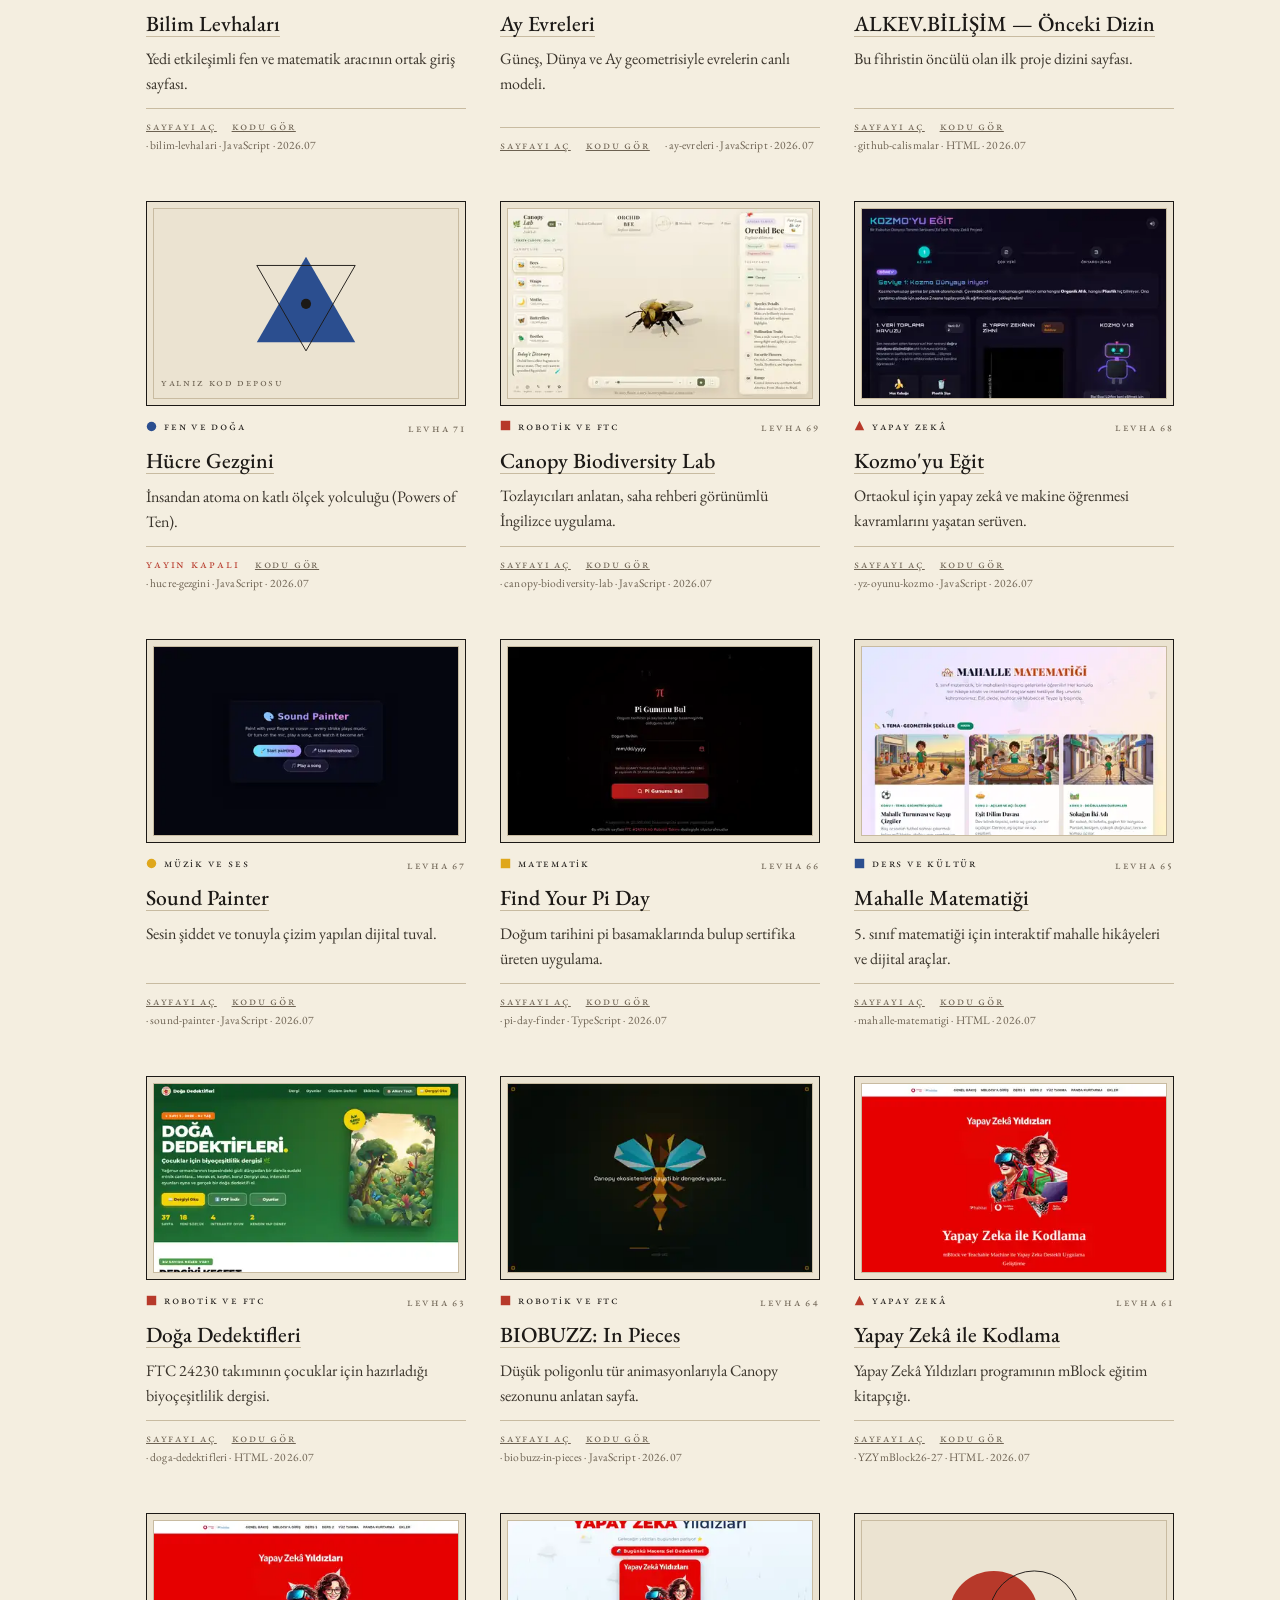
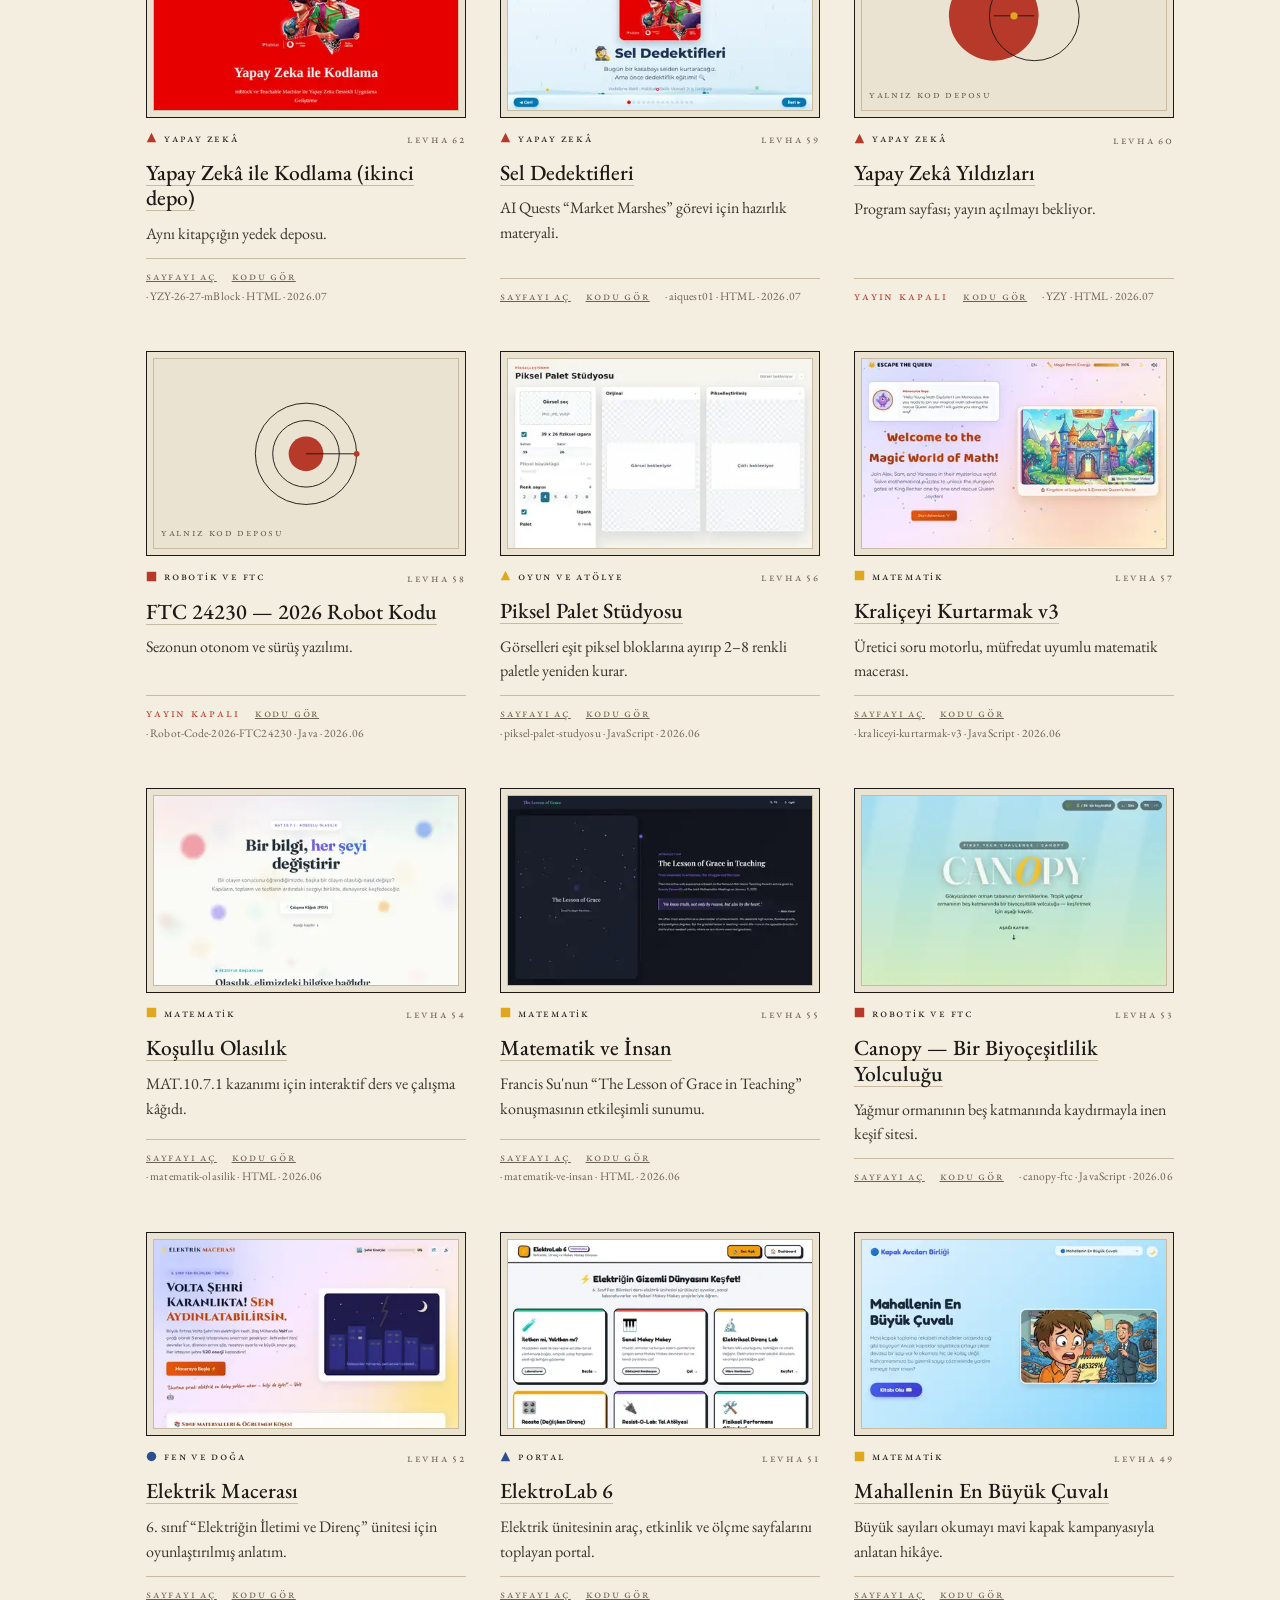
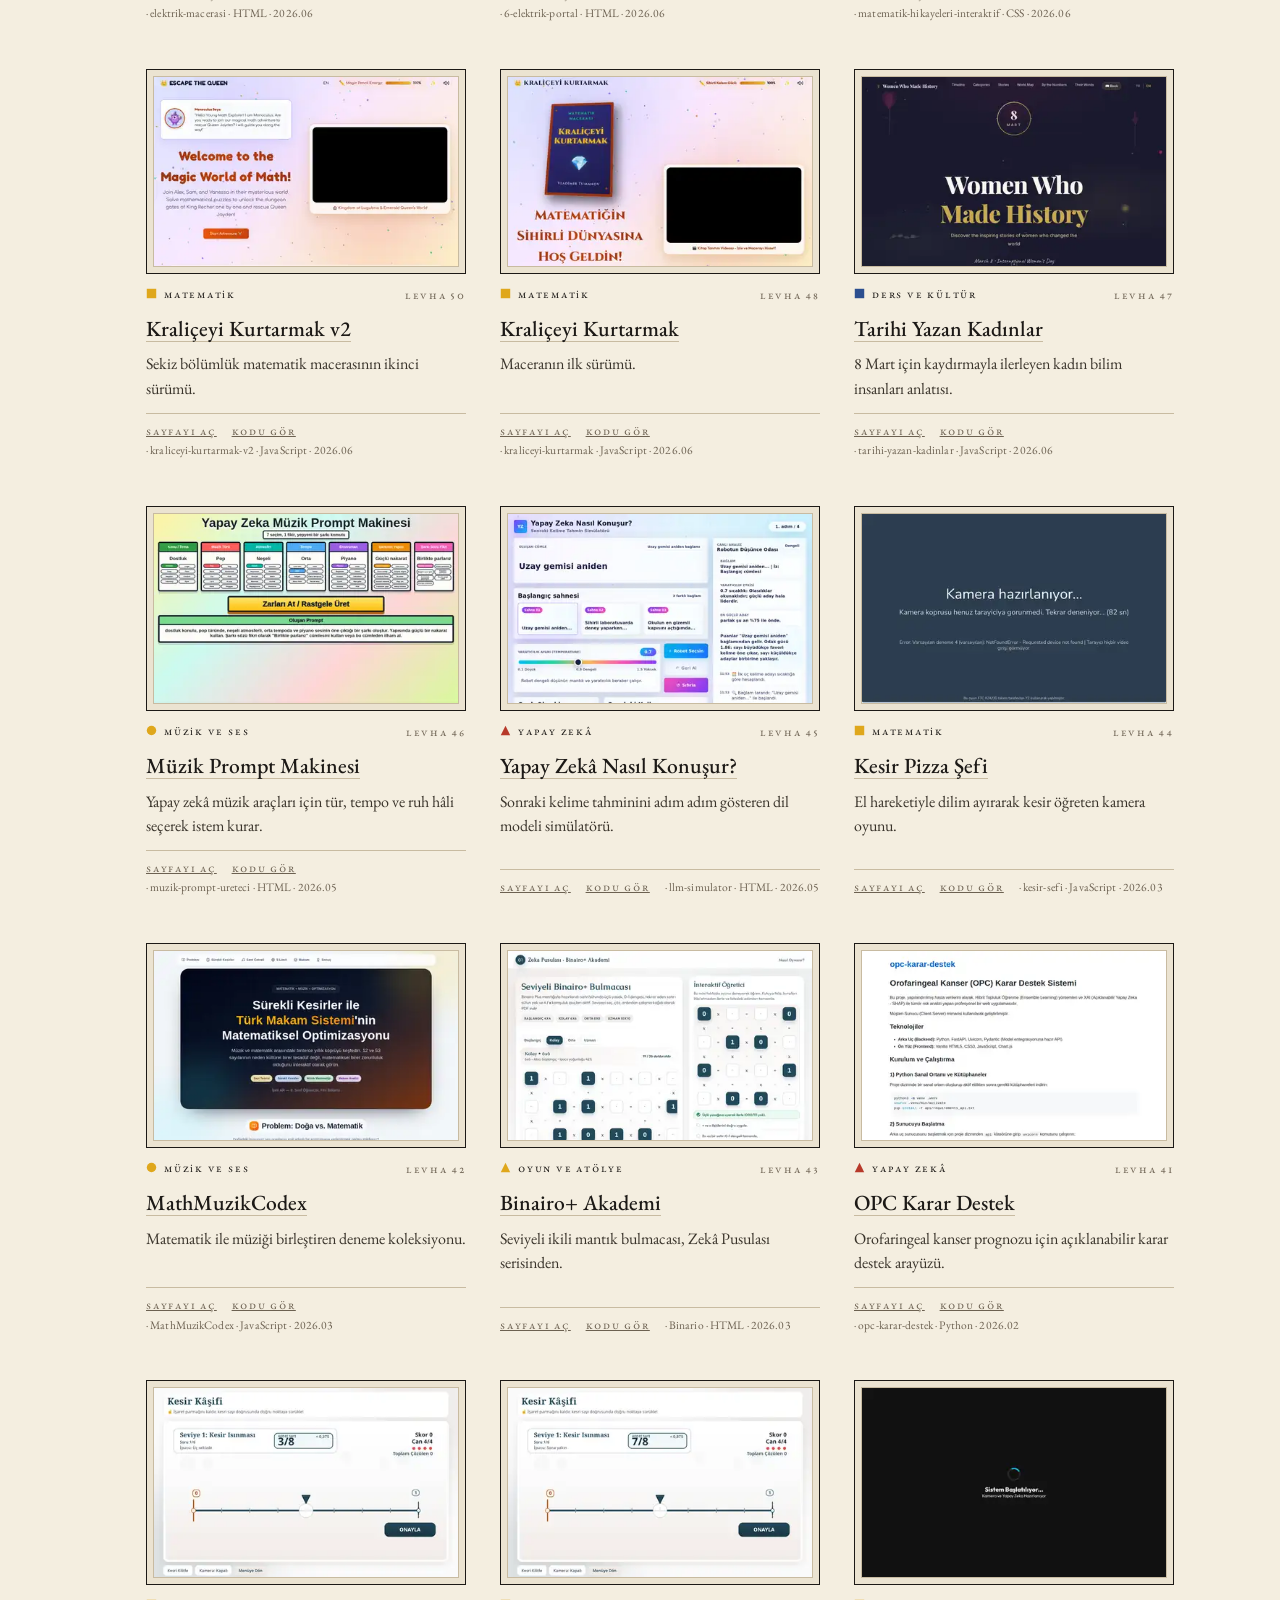
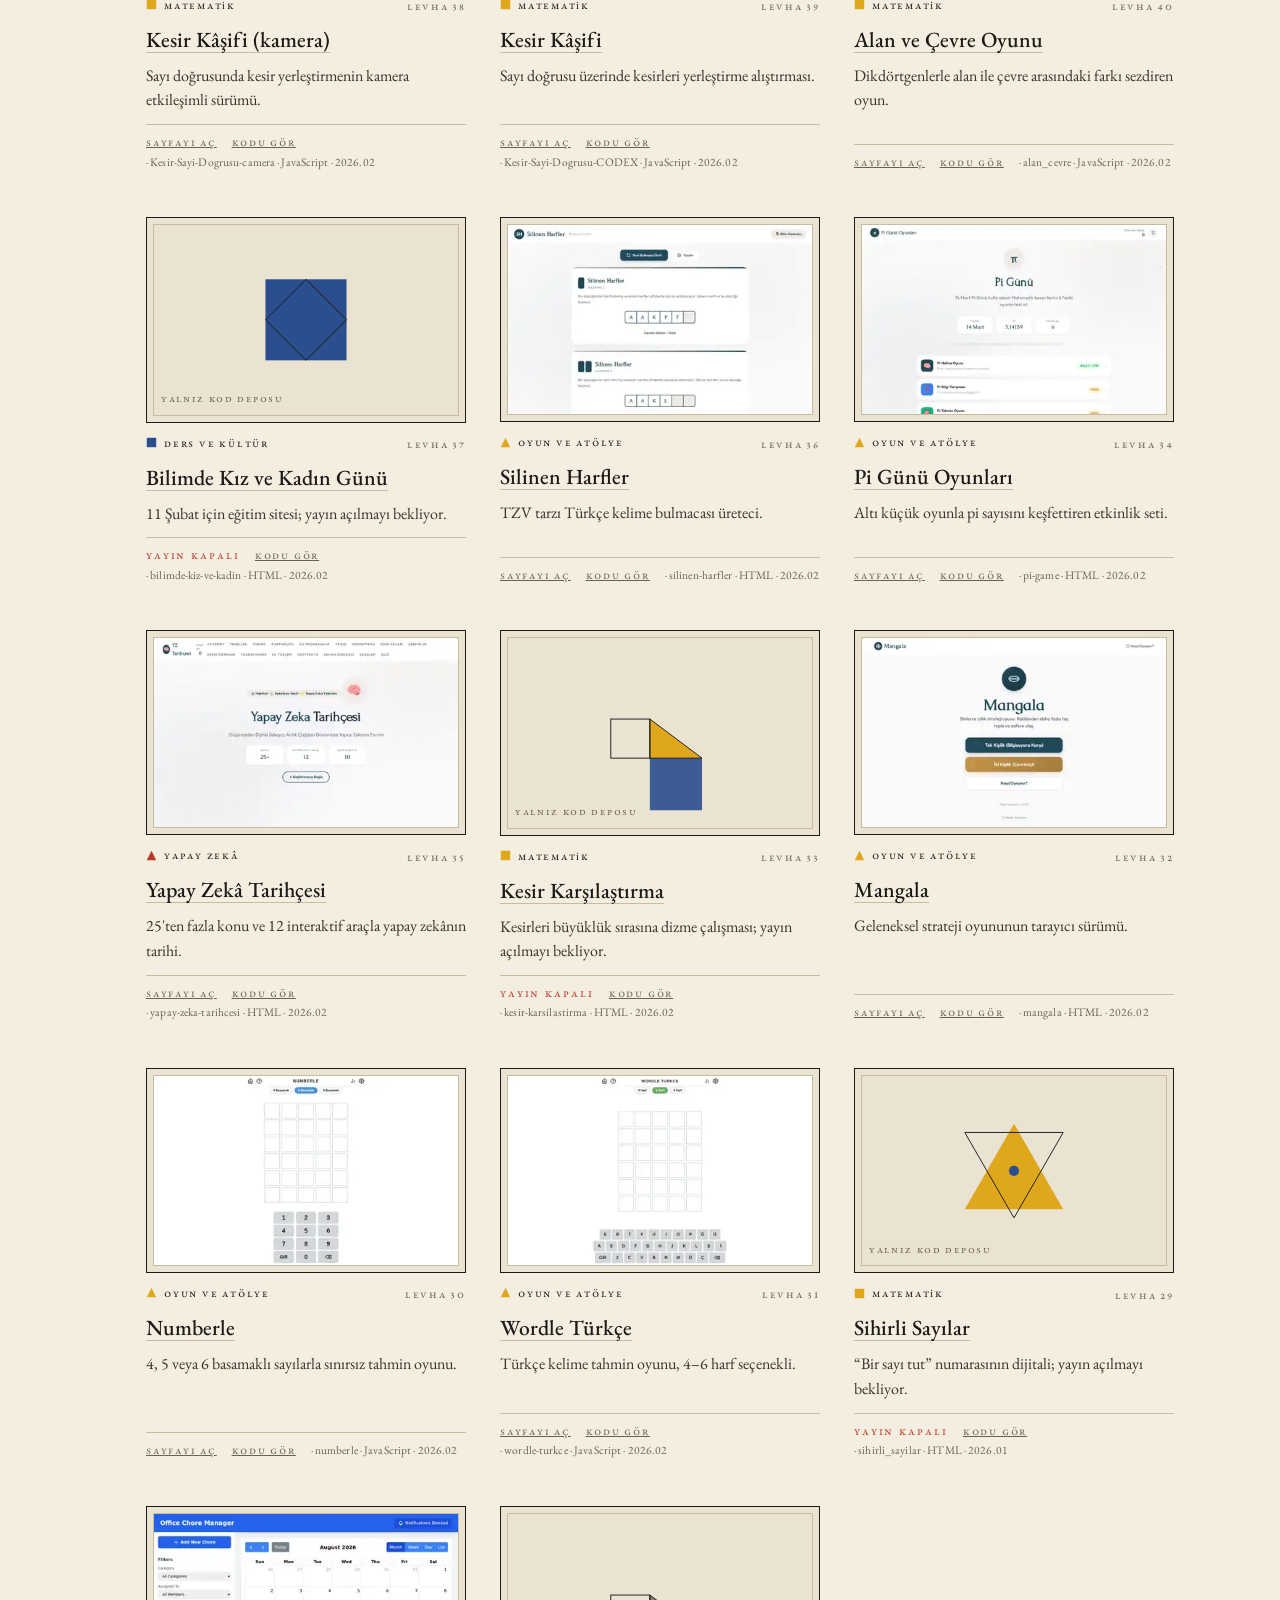
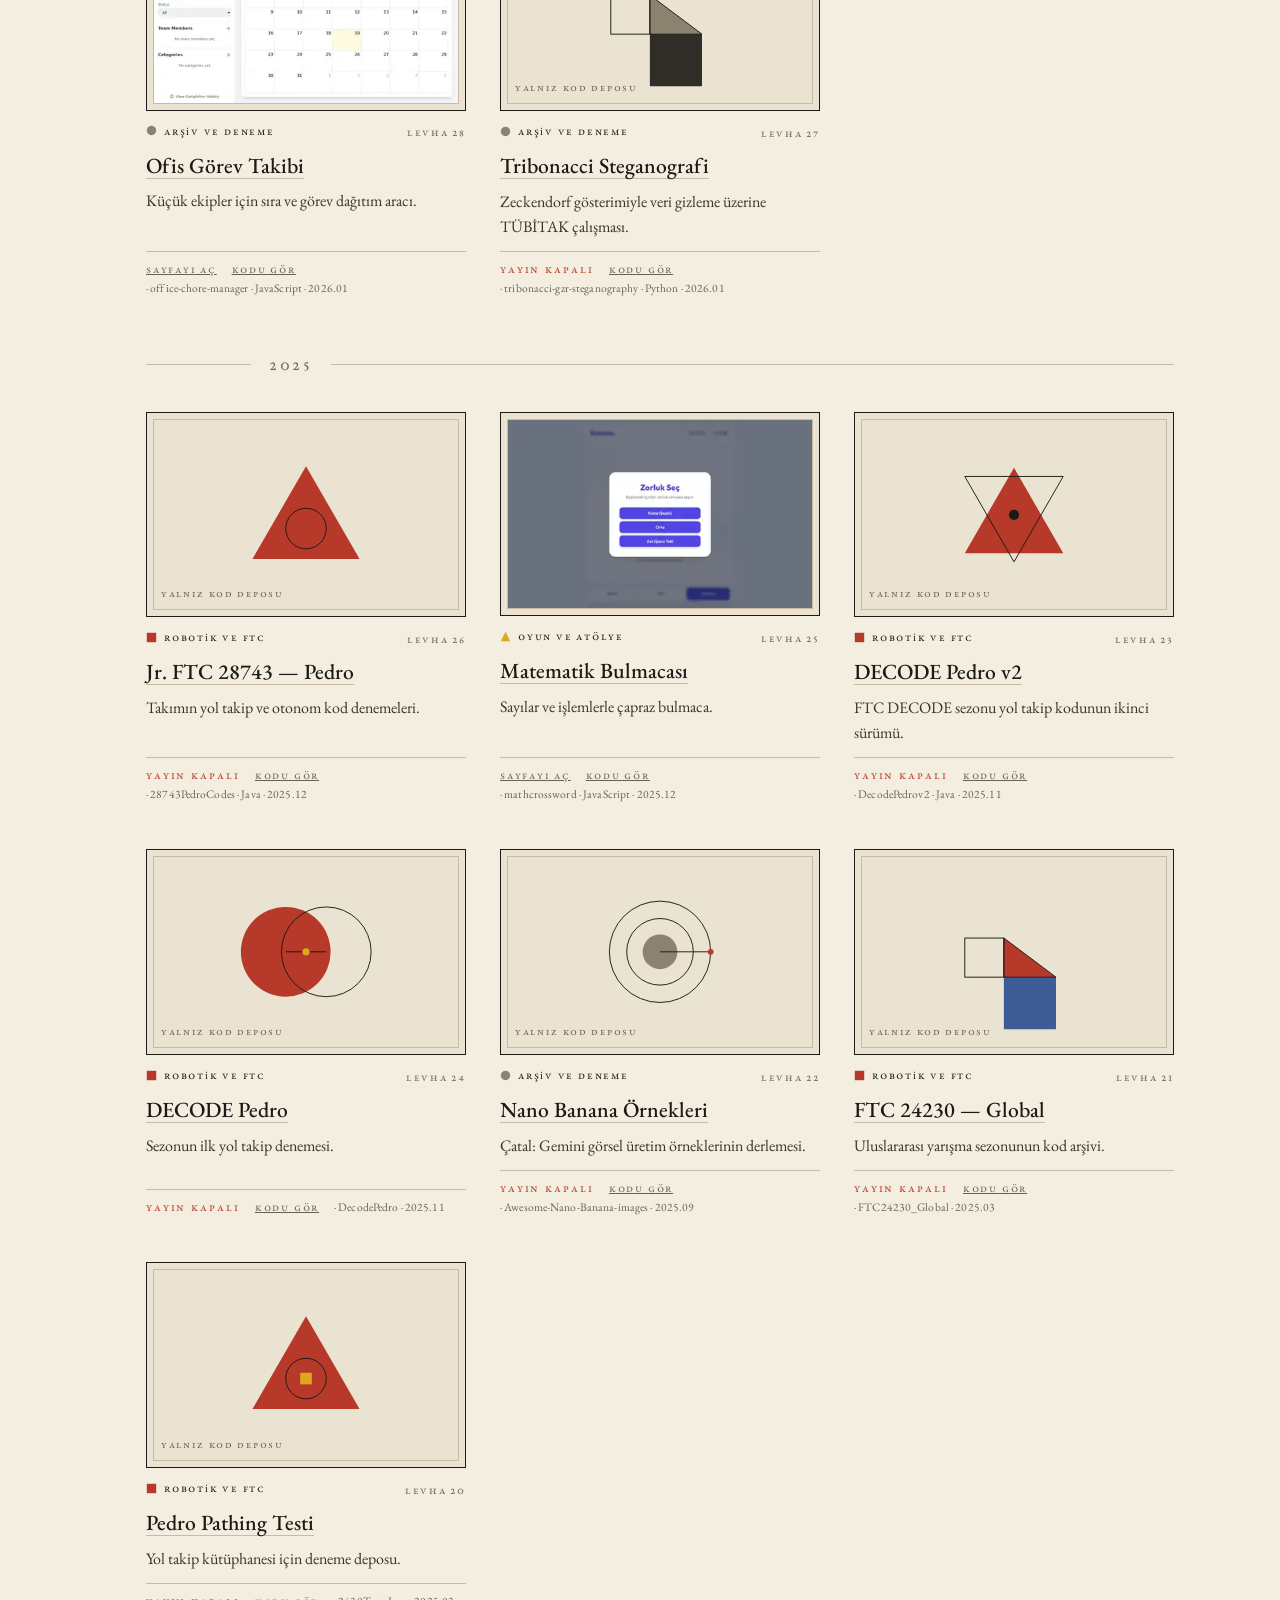
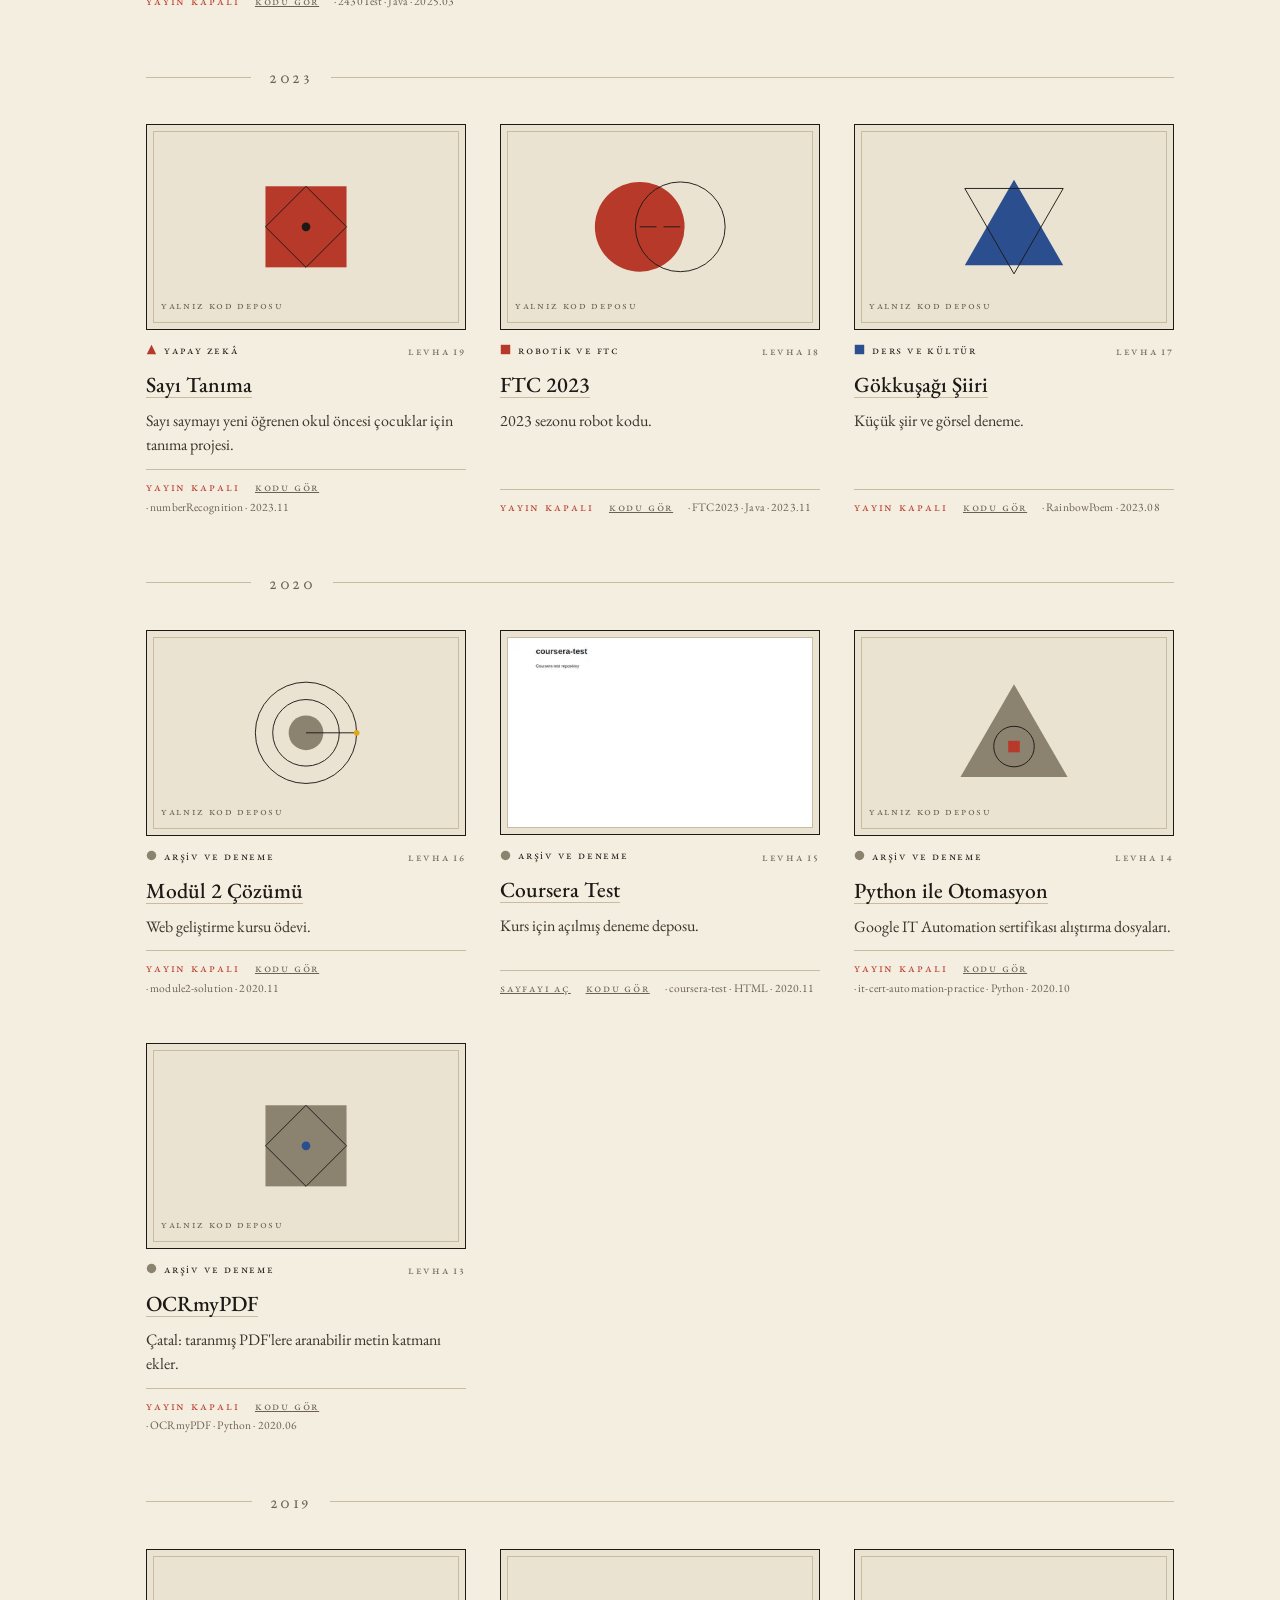
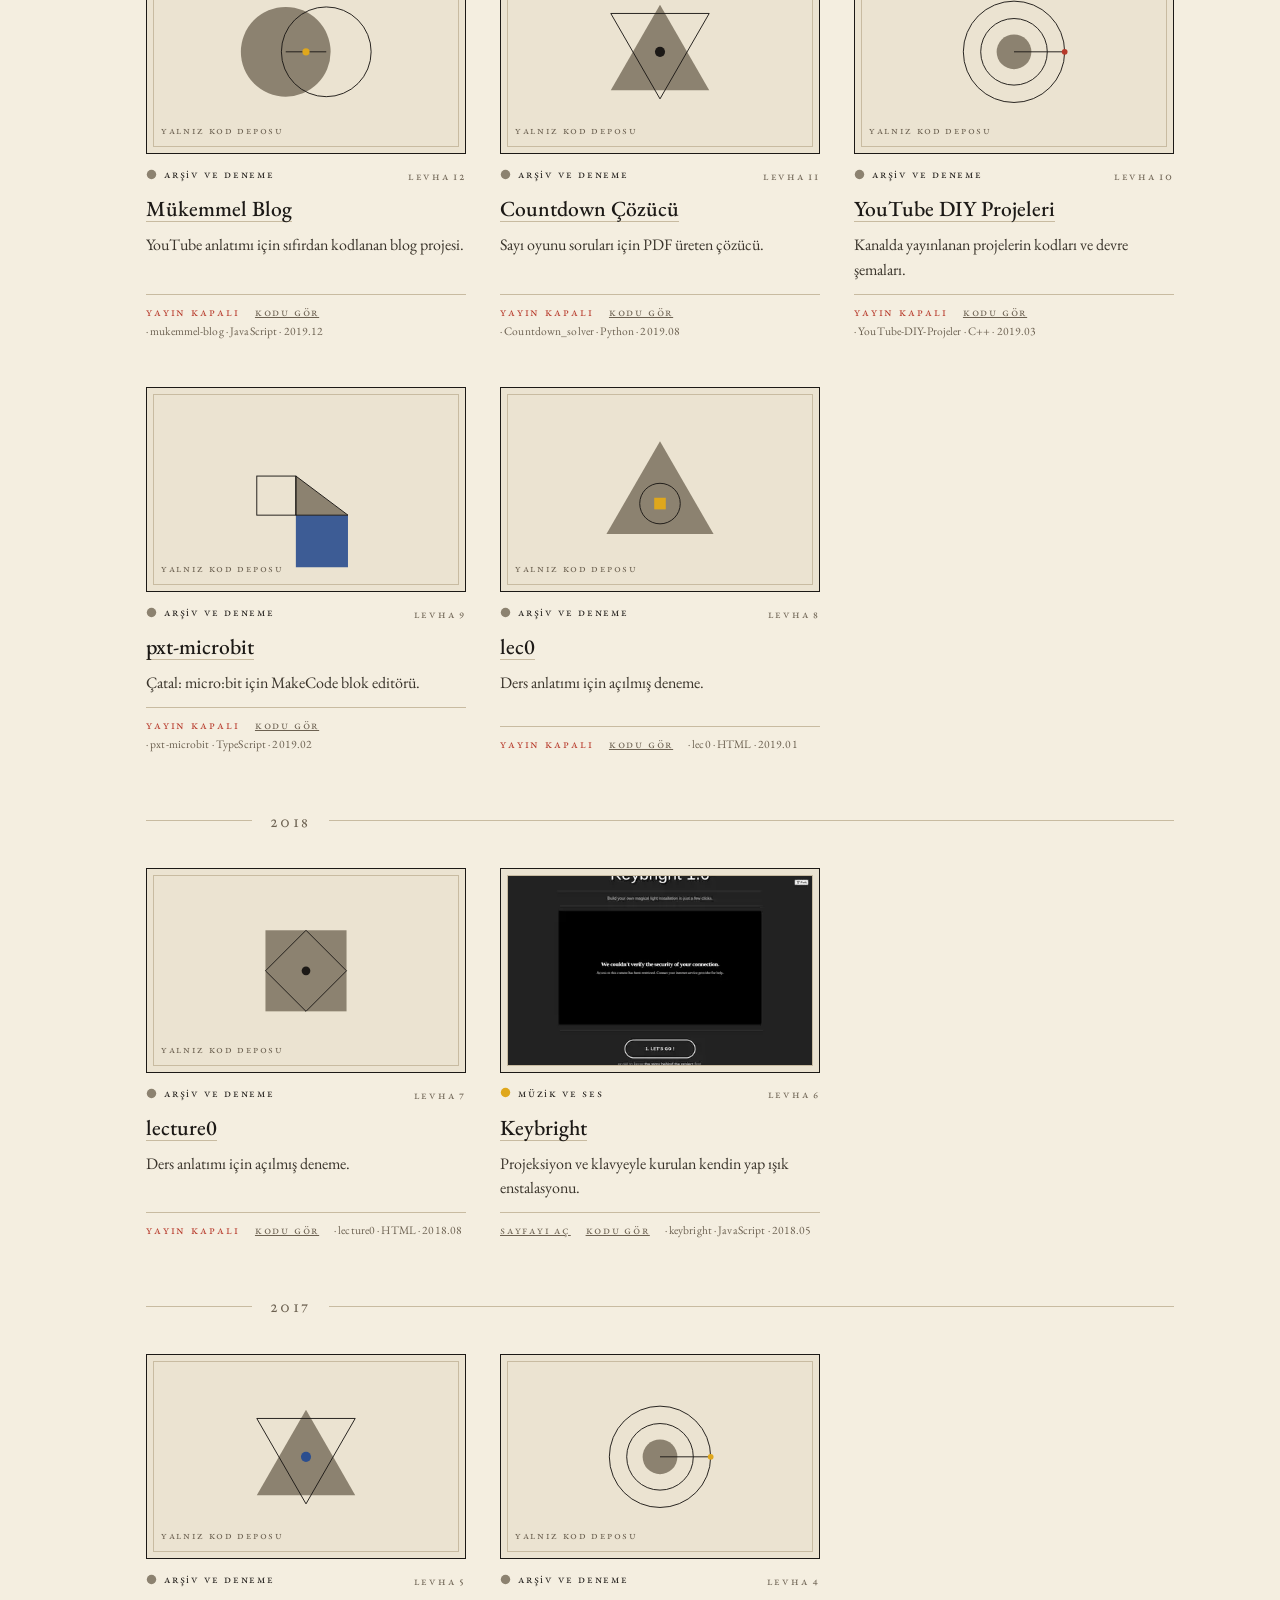
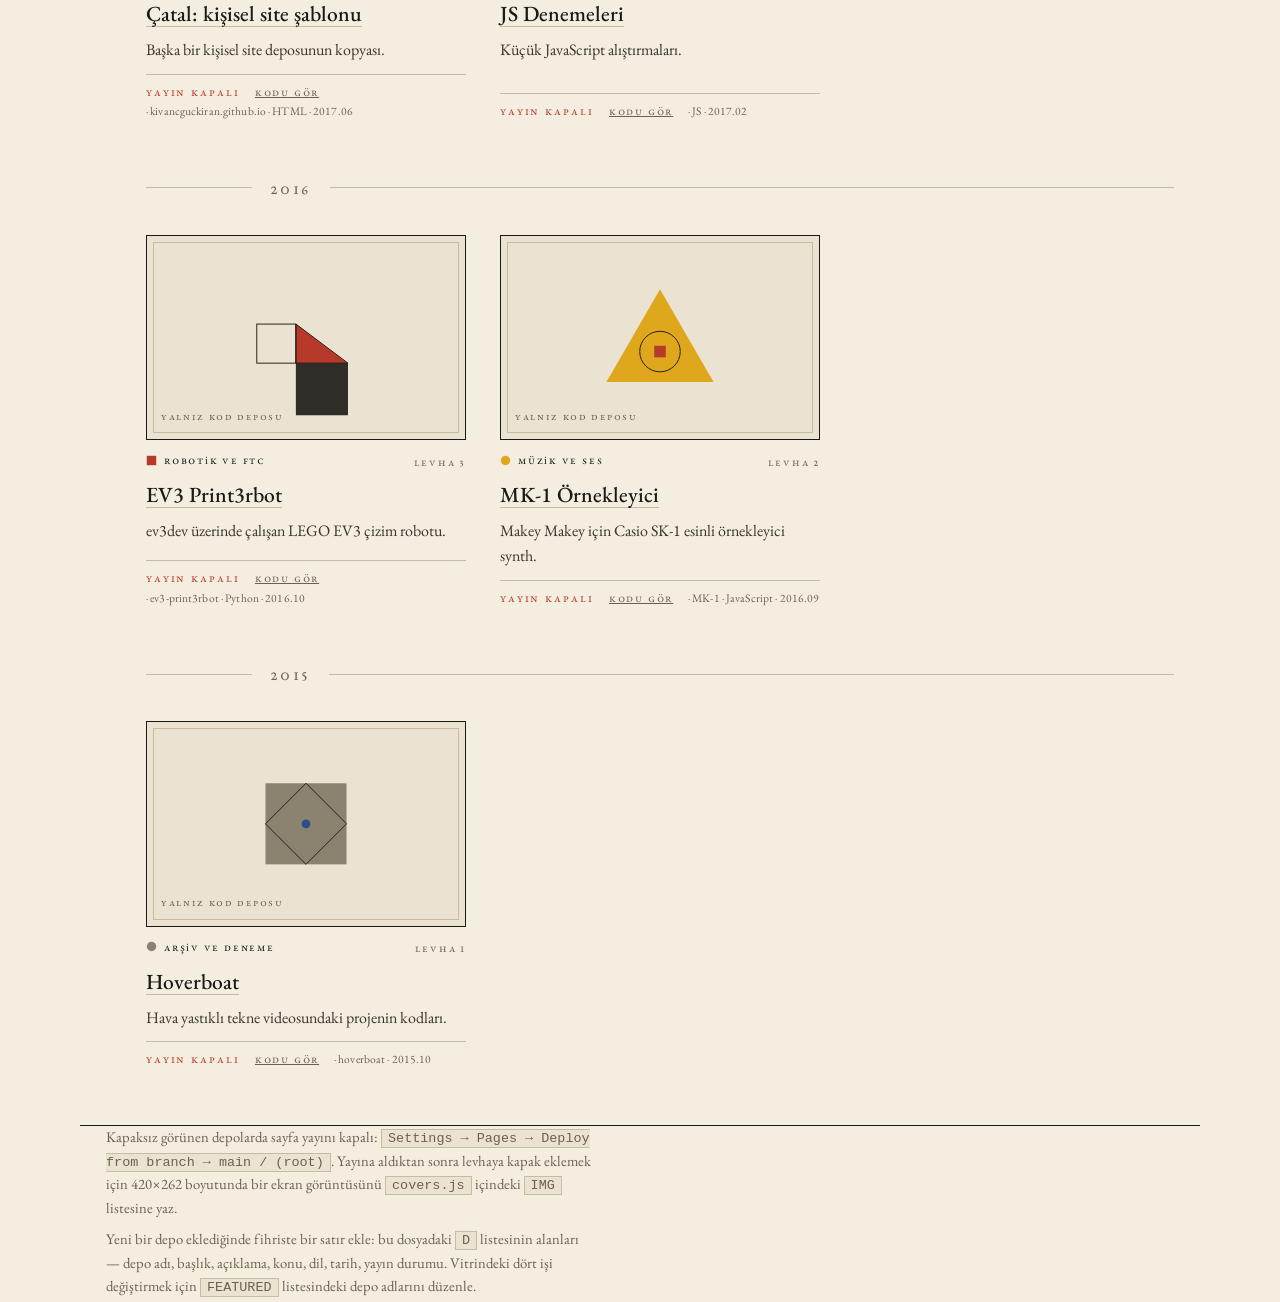
==== commit 4468f6f5: "Vitrin bölümü, liste/levha görünüm geçişi, sepya filtresi kaldırıldı" ====
--- a/index.html
+++ b/index.html
@@ -84,8 +84,7 @@
 .plate{display:flex;flex-direction:column;gap:11px}
 .frame{display:block;border:1px solid var(--ink);padding:6px;background:var(--paper2);position:relative}
 .frame img{display:block;width:100%;aspect-ratio:420/262;object-fit:cover;object-position:top center;
-  border:1px solid var(--rule);filter:sepia(.24) saturate(.86) contrast(1.03);transition:filter .35s ease}
-.plate:hover .frame img{filter:none}
+  border:1px solid var(--rule)}
 .frame.blank{background:var(--paper2);position:relative}
 .frame.blank svg{display:block;width:100%;height:auto;border:1px solid var(--rule)}
 .frame.blank span{position:absolute;left:14px;bottom:14px;font-size:.7rem;color:var(--muted)}
@@ -109,6 +108,41 @@
 footer code{font-size:.84rem;background:var(--paper2);border:1px solid var(--rule);padding:1px 6px}
 :focus-visible{outline:2px solid var(--red);outline-offset:3px}
 
+/* ---------- vitrin ---------- */
+.sechead{display:flex;align-items:center;gap:16px;color:var(--muted);font-size:.95rem;margin:36px 0 20px}
+.sechead::before,.sechead::after{content:"";flex:1;border-top:1px solid var(--rule)}
+.hero{display:grid;grid-template-columns:1.25fr 1fr;border:1px solid var(--ink);background:var(--paper2)}
+.hero>a{display:block}
+.hero img{display:block;width:100%;height:100%;object-fit:cover;object-position:top center;border-right:1px solid var(--ink)}
+.hero .tx{padding:30px 30px 24px;display:flex;flex-direction:column}
+.hero .tx .k{font-size:.74rem;color:var(--muted);display:inline-flex;align-items:center;gap:7px}
+.hero h2{font-weight:500;font-size:1.9rem;margin:8px 0 10px;line-height:1.15}
+.hero h2 a{text-decoration:none}
+.hero p{margin:0;font-size:1.02rem;color:#3A342B}
+.hero .go{margin-top:auto;padding-top:16px;font-size:.8rem}
+.hero .go a{margin-right:1.2em}
+.trio{display:grid;grid-template-columns:repeat(3,1fr);gap:22px;margin-top:22px}
+.trio .c{border:1px solid var(--ink);background:var(--paper)}
+.trio img{display:block;width:100%;aspect-ratio:420/262;object-fit:cover;object-position:top center;border-bottom:1px solid var(--ink)}
+.trio .b{padding:12px 14px 14px}
+.trio h3{margin:0 0 4px;font-weight:500;font-size:1.12rem}
+.trio h3 a{text-decoration:none}
+.trio .b p{margin:0;font-size:.88rem;color:var(--muted)}
+
+/* ---------- liste görünümü ---------- */
+.plates.aslist{display:block}
+.lrow{display:flex;align-items:baseline;gap:10px;padding:7px 2px;border-bottom:1px solid var(--paper2)}
+.lrow .g{flex:0 0 12px}
+.lrow .t{font-size:1.06rem}
+.lrow .t a{text-decoration:none}
+.lrow .t a:hover{border-bottom:1px solid var(--ink)}
+.lrow .d{color:var(--muted);font-size:.9rem;font-style:italic;overflow:hidden;text-overflow:ellipsis;white-space:nowrap;max-width:36ch}
+.lrow .dots{flex:1;border-bottom:1px dotted var(--rule);transform:translateY(-4px);min-width:24px}
+.lrow .m{font-size:.76rem;color:var(--muted);white-space:nowrap}
+.lrow .m a{margin:0}
+.lrow .m .on{color:var(--red)}
+.plates.aslist .yearrow{display:flex;margin:26px 0 4px}
+
 /* ---------- yıl ayracı ---------- */
 .yearrow{grid-column:1/-1;display:flex;align-items:center;gap:18px;color:var(--muted);
   font-size:1.05rem;margin:8px 0 -12px;list-style:none}
@@ -133,6 +167,10 @@
   .masthead{padding:46px 0 24px}
   .plates{grid-template-columns:1fr;gap:40px}
   .toolrow{gap:16px}
+  .hero{grid-template-columns:1fr}
+  .hero img{border-right:0;border-bottom:1px solid var(--ink)}
+  .trio{grid-template-columns:1fr}
+  .lrow .d{display:none}
 }
 @media (prefers-reduced-motion:reduce){*{transition:none!important;scroll-behavior:auto!important}}
 </style>
@@ -152,7 +190,10 @@
     <hr class="hr"><hr class="hr thin">
   </header>
 
+  <section id="vitrin" aria-label="Seçme levhalar"></section>
+
   <section class="legend">
+    <p class="sechead sc">fihrist — tamamı</p>
     <p class="lede">Her levhanın işareti, konusunu gösterir. Bir işarete dokun, yalnız o konu kalsın.</p>
     <ul class="keys" id="keys"></ul>
   </section>
@@ -166,6 +207,7 @@
         <input id="q" type="search" placeholder="proje, konu ya da dil…" aria-label="Çalışmalarda ara">
       </label>
       <button class="tbtn sc" id="liveOnly" aria-pressed="false">yalnız yayında olanlar</button>
+      <button class="tbtn sc" id="viewBtn" aria-pressed="false">liste görünümü</button>
       <select id="lang" aria-label="Dil süzgeci"><option value="all">her dil</option></select>
       <select id="sort" aria-label="Sıralama">
         <option value="new">yeniden eskiye</option>
@@ -188,7 +230,7 @@
 
 <footer class="wrap">
   <p>Kapaksız görünen depolarda sayfa yayını kapalı: <code>Settings → Pages → Deploy from branch → main / (root)</code>. Yayına aldıktan sonra levhaya kapak eklemek için 420×262 boyutunda bir ekran görüntüsünü <code>covers.js</code> içindeki <code>IMG</code> listesine yaz.</p>
-  <p>Yeni bir depo eklediğinde fihriste bir satır ekle: bu dosyadaki <code>D</code> listesinin alanları — depo adı, başlık, açıklama, konu, dil, tarih, yayın durumu.</p>
+  <p>Yeni bir depo eklediğinde fihriste bir satır ekle: bu dosyadaki <code>D</code> listesinin alanları — depo adı, başlık, açıklama, konu, dil, tarih, yayın durumu. Vitrindeki dört işi değiştirmek için <code>FEATURED</code> listesindeki depo adlarını düzenle.</p>
 </footer>
 
 <button class="totop sc" id="totop" aria-label="Sayfa başına dön">başa dön ↑</button>
@@ -248,7 +290,9 @@
 }
 
 
-const state={q:"",cat:"all",live:false,sort:"new",lang:"all"};
+const state={q:"",cat:"all",live:false,sort:"new",lang:"all",view:"plates"};
+/* vitrindeki seçme levhalar: ilki kahraman boyutunda */
+const FEATURED=["interactive-periodic-table","fourier-cizim-makinesi","yz-oyunu-kozmo","doga-dedektifleri"];
 const $=s=>document.querySelector(s);
 
 /* ---- adres çubuğuyla eşleşme: süzgeçler paylaşılabilir bağlantı olur ---- */
@@ -259,6 +303,7 @@
   state.lang=h.get("dil")||"all";
   state.sort=["new","old","az"].includes(h.get("sira"))?h.get("sira"):"new";
   state.live=h.get("yayin")==="1";
+  state.view=h.get("gorunum")==="liste"?"list":"plates";
 }
 function writeHash(){
   const h=new URLSearchParams();
@@ -267,6 +312,7 @@
   if(state.lang!=="all") h.set("dil",state.lang);
   if(state.sort!=="new") h.set("sira",state.sort);
   if(state.live) h.set("yayin","1");
+  if(state.view==="list") h.set("gorunum","liste");
   const s=h.toString();
   try{history.replaceState(null,"",s?"#"+s:location.pathname+location.search)}catch(e){}
 }
@@ -293,6 +339,32 @@
 });
 if(![...$("#lang").options].some(o=>o.value===state.lang)) state.lang="all";
 $("#lang").value=state.lang; $("#sort").value=state.sort; $("#q").value=state.q;
+
+/* ---- vitrin ---- */
+function urlOf(r){ return {live:"https://"+U+".github.io/"+r.n+"/"+(r.p||""), repo:"https://github.com/"+U+"/"+r.n}; }
+(function buildVitrin(){
+  const F=FEATURED.map(n=>D.find(r=>r.n===n)).filter(r=>r&&r.v&&IMG[r.n]);
+  if(F.length<4) return;
+  const [h,...rest]=F, hu=urlOf(h);
+  document.querySelector("#vitrin").innerHTML=`
+    <p class="sechead sc">vitrin — seçme levhalar</p>
+    <div class="hero">
+      <a href="${hu.live}" target="_blank" rel="noopener" tabindex="-1" aria-hidden="true"><img src="${IMG[h.n]}" alt=""></a>
+      <div class="tx">
+        <span class="k sc">${glyph(h.c,11)} ${CATS[h.c][0]} · levha ${h.no}</span>
+        <h2><a href="${hu.live}" target="_blank" rel="noopener">${h.t}</a></h2>
+        <p>${h.d}</p>
+        <p class="go sc"><a href="${hu.live}" target="_blank" rel="noopener" style="color:var(--red)">sayfayı aç</a><a href="${hu.repo}" target="_blank" rel="noopener">kodu gör</a></p>
+      </div>
+    </div>
+    <div class="trio">${rest.map(r=>{
+      const u=urlOf(r);
+      return `<div class="c">
+        <a href="${u.live}" target="_blank" rel="noopener" tabindex="-1" aria-hidden="true"><img loading="lazy" src="${IMG[r.n]}" alt=""></a>
+        <div class="b"><h3><a href="${u.live}" target="_blank" rel="noopener">${r.t}</a></h3><p>${r.d}</p></div>
+      </div>`;}).join("")}
+    </div>`;
+})();
 
 /* ---- levhalar ---- */
 function render(){
@@ -315,9 +387,12 @@
     +(state.lang!=="all"?" · "+state.lang:"")
     +(state.live?" · yayında":"");
   $("#empty").hidden = list.length>0;
+  $("#viewBtn").setAttribute("aria-pressed",state.view==="list");
+  $("#vitrin").hidden = state.cat!=="all"||state.lang!=="all"||state.live||!!q;
   writeHash();
 
   const wrap=$("#plates"); wrap.innerHTML="";
+  wrap.classList.toggle("aslist",state.view==="list");
   let lastYear="";
   list.forEach(r=>{
     if(state.sort!=="az"){
@@ -328,23 +403,33 @@
         wrap.append(yr);
       }
     }
-    const live="https://"+U+".github.io/"+r.n+"/"+(r.p||""), repo="https://github.com/"+U+"/"+r.n;
-    const li=document.createElement("li"); li.className="plate";
-    const cover = (r.v && IMG[r.n])
-      ? `<a class="frame" href="${live}" target="_blank" rel="noopener" tabindex="-1" aria-hidden="true"><img loading="lazy" src="${IMG[r.n]}" alt=""></a>`
-      : `<div class="frame blank">${figure(r.c,r.no)}<span class="sc">yalnız kod deposu</span></div>`;
-    li.innerHTML = cover + `
-      <div class="pl-meta">
-        <span class="cat sc">${glyph(r.c,11)} ${CATS[r.c][0]}</span>
-        <span class="sc">levha ${r.no}</span>
-      </div>
-      <h3><a href="${r.v?live:repo}" target="_blank" rel="noopener">${r.t}</a></h3>
-      <p>${r.d}</p>
-      <p class="fine">
-        ${r.v?`<a class="sc" href="${live}" target="_blank" rel="noopener">sayfayı aç</a>`:`<span class="sc off">yayın kapalı</span> `}
-        <a class="sc" href="${repo}" target="_blank" rel="noopener">kodu gör</a>
-        <span class="slug" lang="en">· ${r.n}${r.l&&r.l!=="—"?" · "+r.l:""} · ${r.u.slice(0,7).replace("-",".")}</span>
-      </p>`;
+    const {live,repo}=urlOf(r);
+    const li=document.createElement("li");
+    if(state.view==="list"){
+      li.className="lrow";
+      li.innerHTML=`<span class="g">${glyph(r.c,11)}</span>
+        <span class="t"><a href="${r.v?live:repo}" target="_blank" rel="noopener">${r.t}</a></span>
+        <span class="d">${r.d.replace(/[.!?]$/,"")}</span>
+        <span class="dots"></span>
+        <span class="m sc">${r.v?`<a class="on" href="${live}" target="_blank" rel="noopener">sayfa</a>`:`yayın kapalı`} · <a href="${repo}" target="_blank" rel="noopener">kod</a><span lang="en">${r.l&&r.l!=="—"?" · "+r.l:""} · ${r.u.slice(0,7).replace("-",".")}</span></span>`;
+    }else{
+      li.className="plate";
+      const cover = (r.v && IMG[r.n])
+        ? `<a class="frame" href="${live}" target="_blank" rel="noopener" tabindex="-1" aria-hidden="true"><img loading="lazy" src="${IMG[r.n]}" alt=""></a>`
+        : `<div class="frame blank">${figure(r.c,r.no)}<span class="sc">yalnız kod deposu</span></div>`;
+      li.innerHTML = cover + `
+        <div class="pl-meta">
+          <span class="cat sc">${glyph(r.c,11)} ${CATS[r.c][0]}</span>
+          <span class="sc">levha ${r.no}</span>
+        </div>
+        <h3><a href="${r.v?live:repo}" target="_blank" rel="noopener">${r.t}</a></h3>
+        <p>${r.d}</p>
+        <p class="fine">
+          ${r.v?`<a class="sc" href="${live}" target="_blank" rel="noopener">sayfayı aç</a>`:`<span class="sc off">yayın kapalı</span> `}
+          <a class="sc" href="${repo}" target="_blank" rel="noopener">kodu gör</a>
+          <span class="slug" lang="en">· ${r.n}${r.l&&r.l!=="—"?" · "+r.l:""} · ${r.u.slice(0,7).replace("-",".")}</span>
+        </p>`;
+    }
     wrap.append(li);
   });
 }
@@ -353,6 +438,7 @@
 $("#sort").addEventListener("change",e=>{state.sort=e.target.value;render()});
 $("#lang").addEventListener("change",e=>{state.lang=e.target.value;render()});
 $("#liveOnly").addEventListener("click",()=>{state.live=!state.live;render()});
+$("#viewBtn").addEventListener("click",()=>{state.view=state.view==="list"?"plates":"list";render()});
 $("#reset").addEventListener("click",()=>{state.q="";$("#q").value="";state.cat="all";state.live=false;state.lang="all";$("#lang").value="all";render();$("#q").focus()});
 document.addEventListener("keydown",e=>{
   if(e.key==="/"&&document.activeElement!==$("#q")){e.preventDefault();$("#q").focus()}
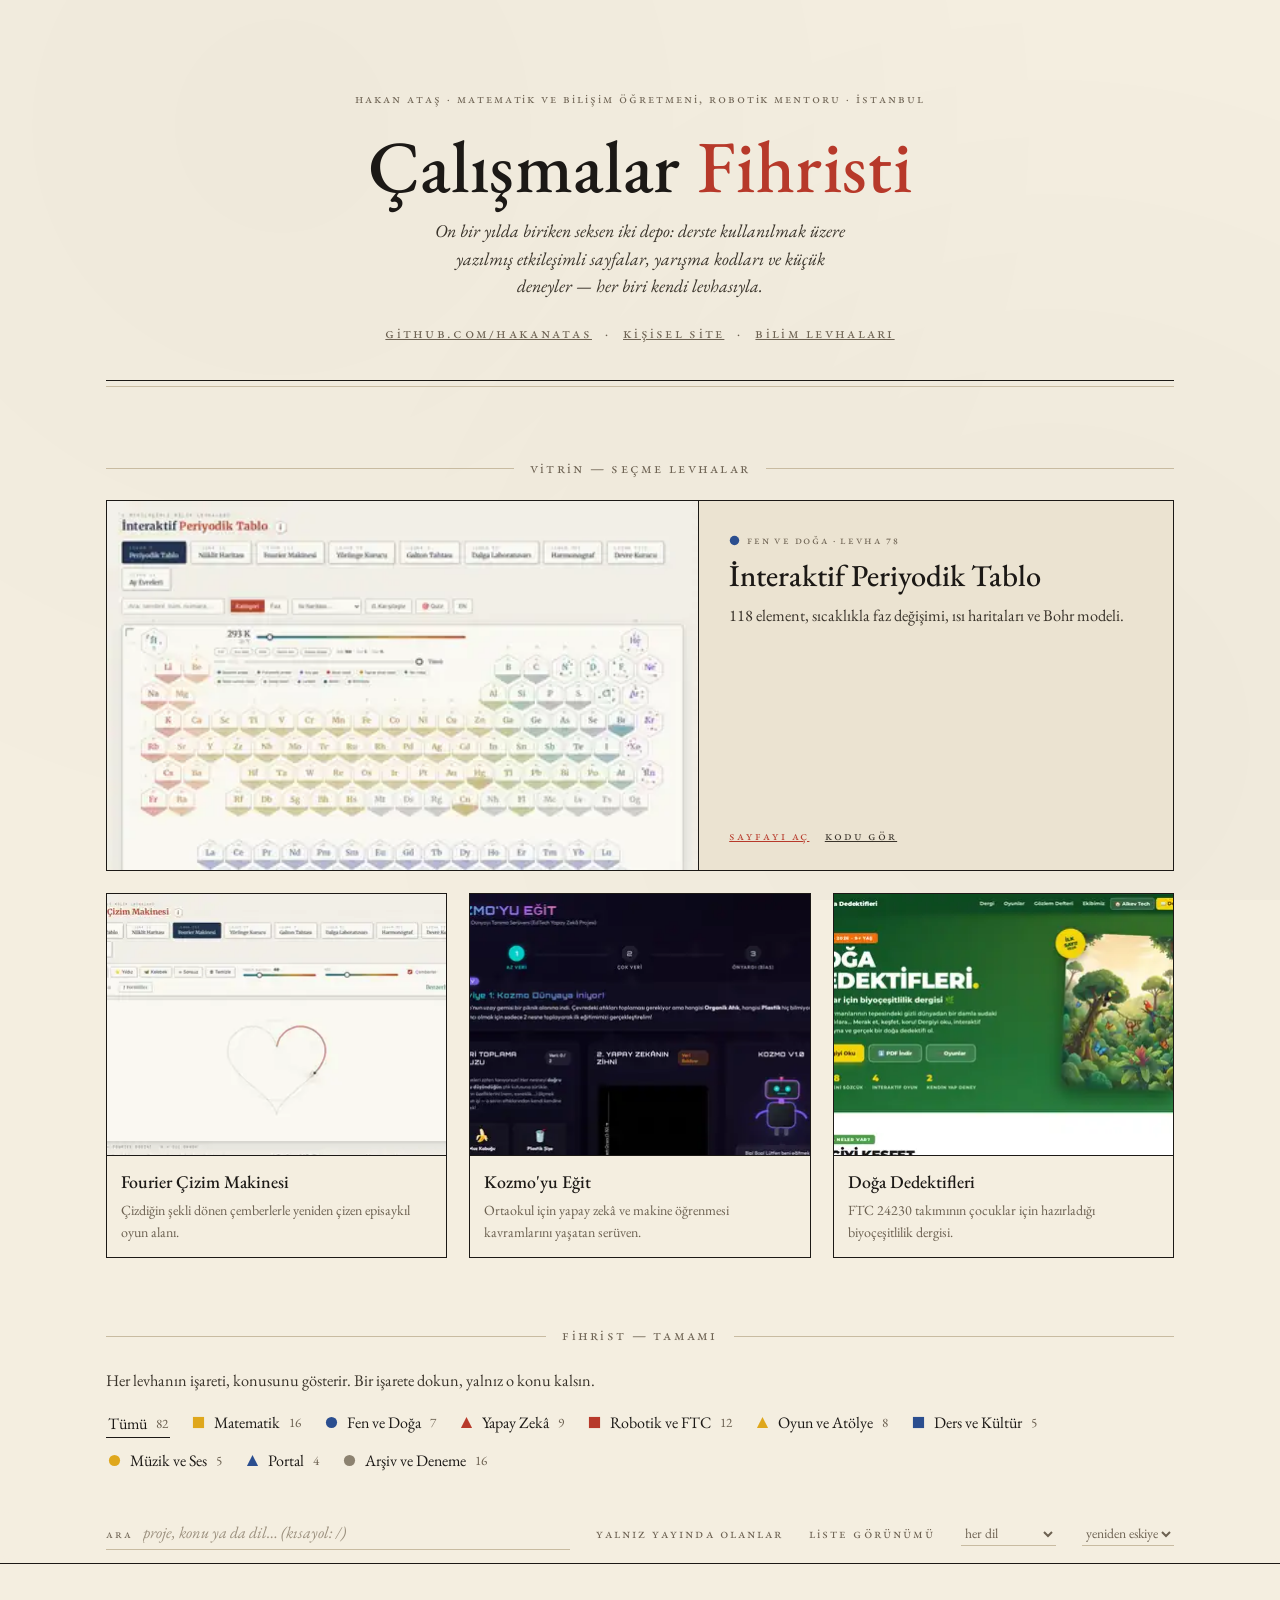
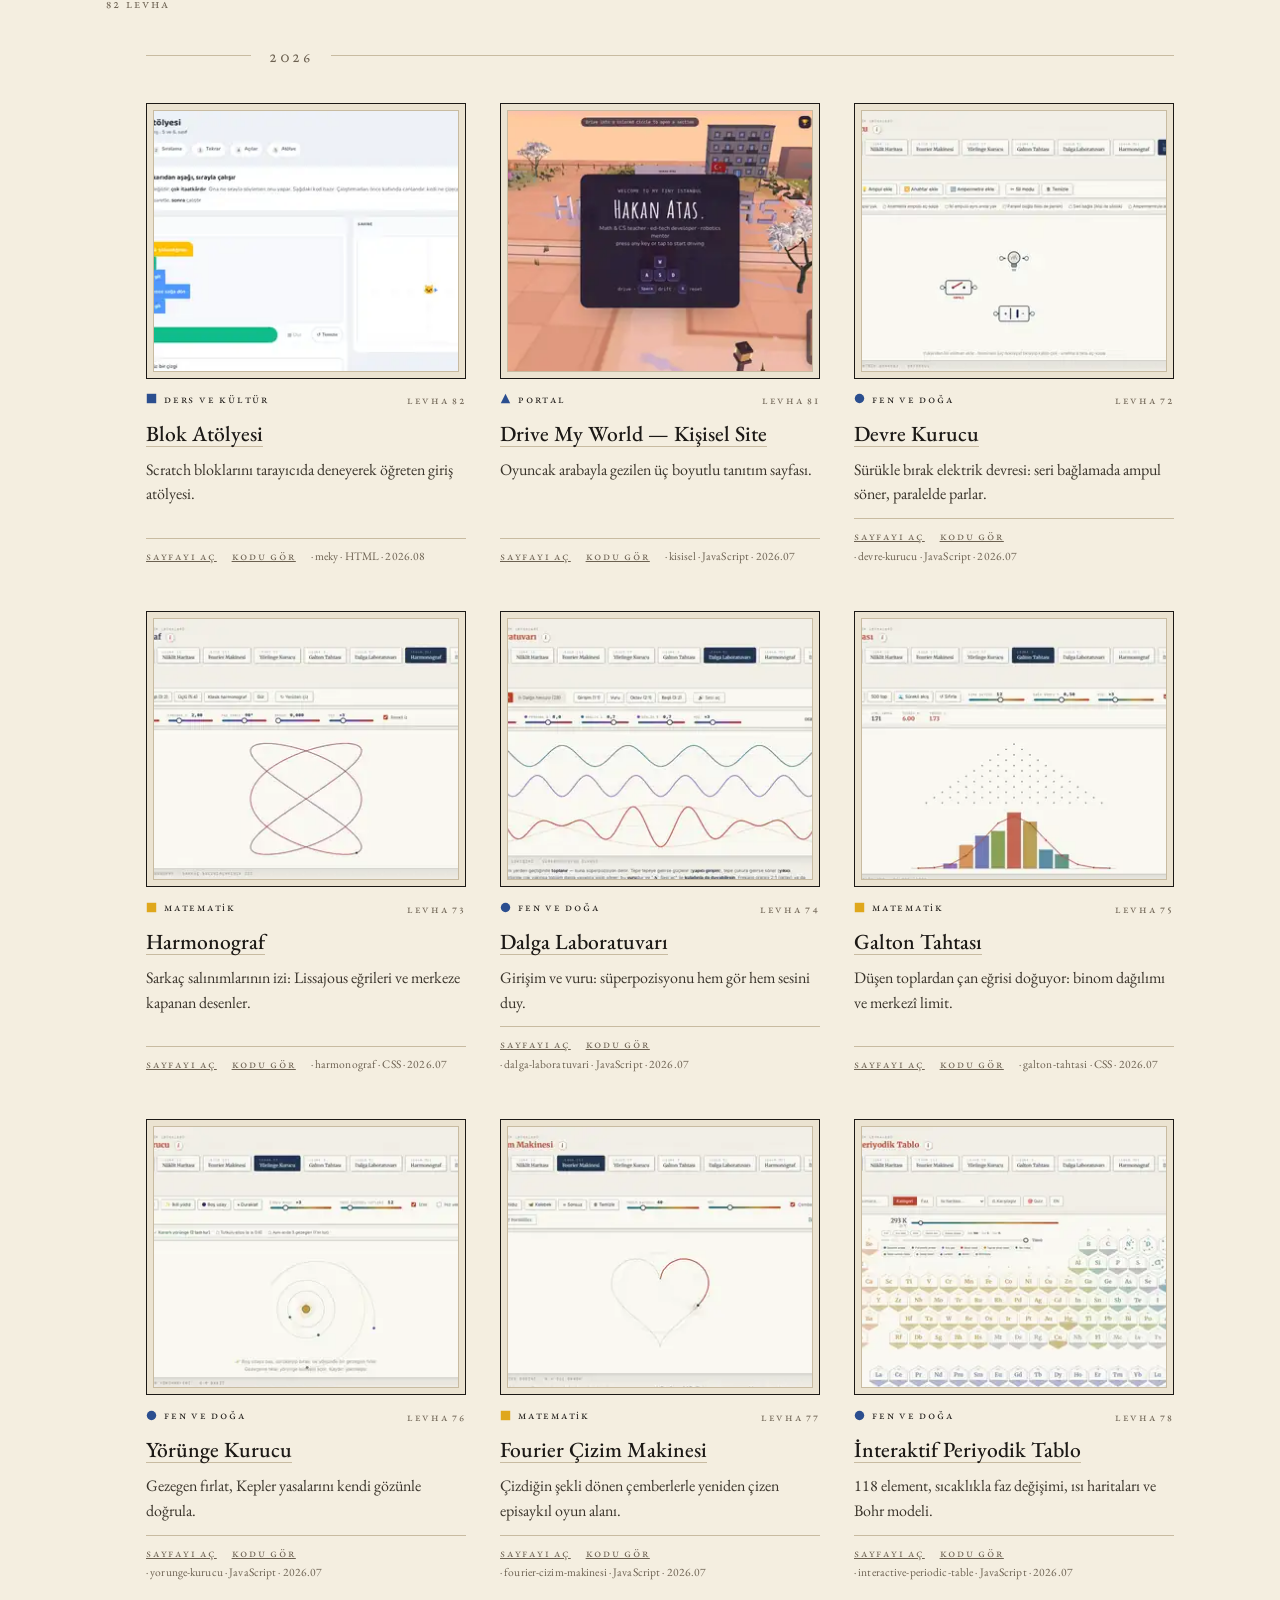
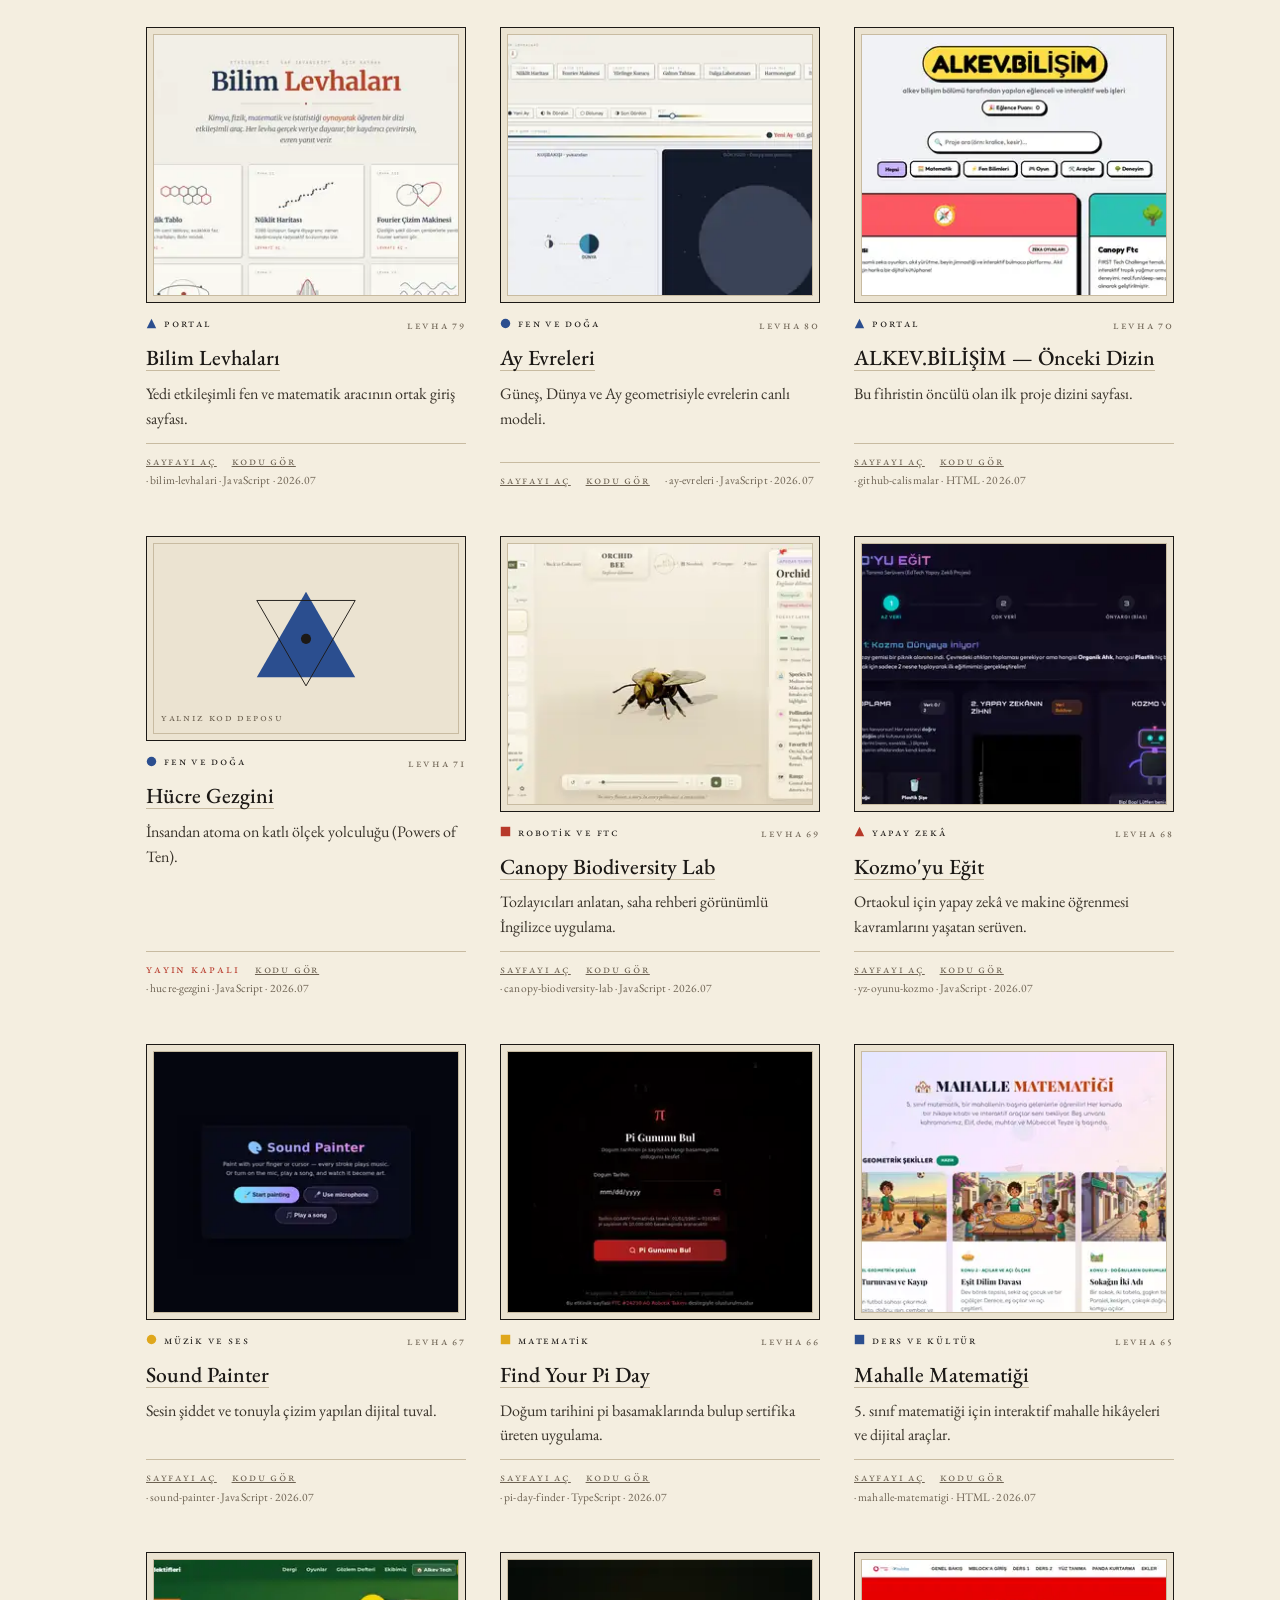
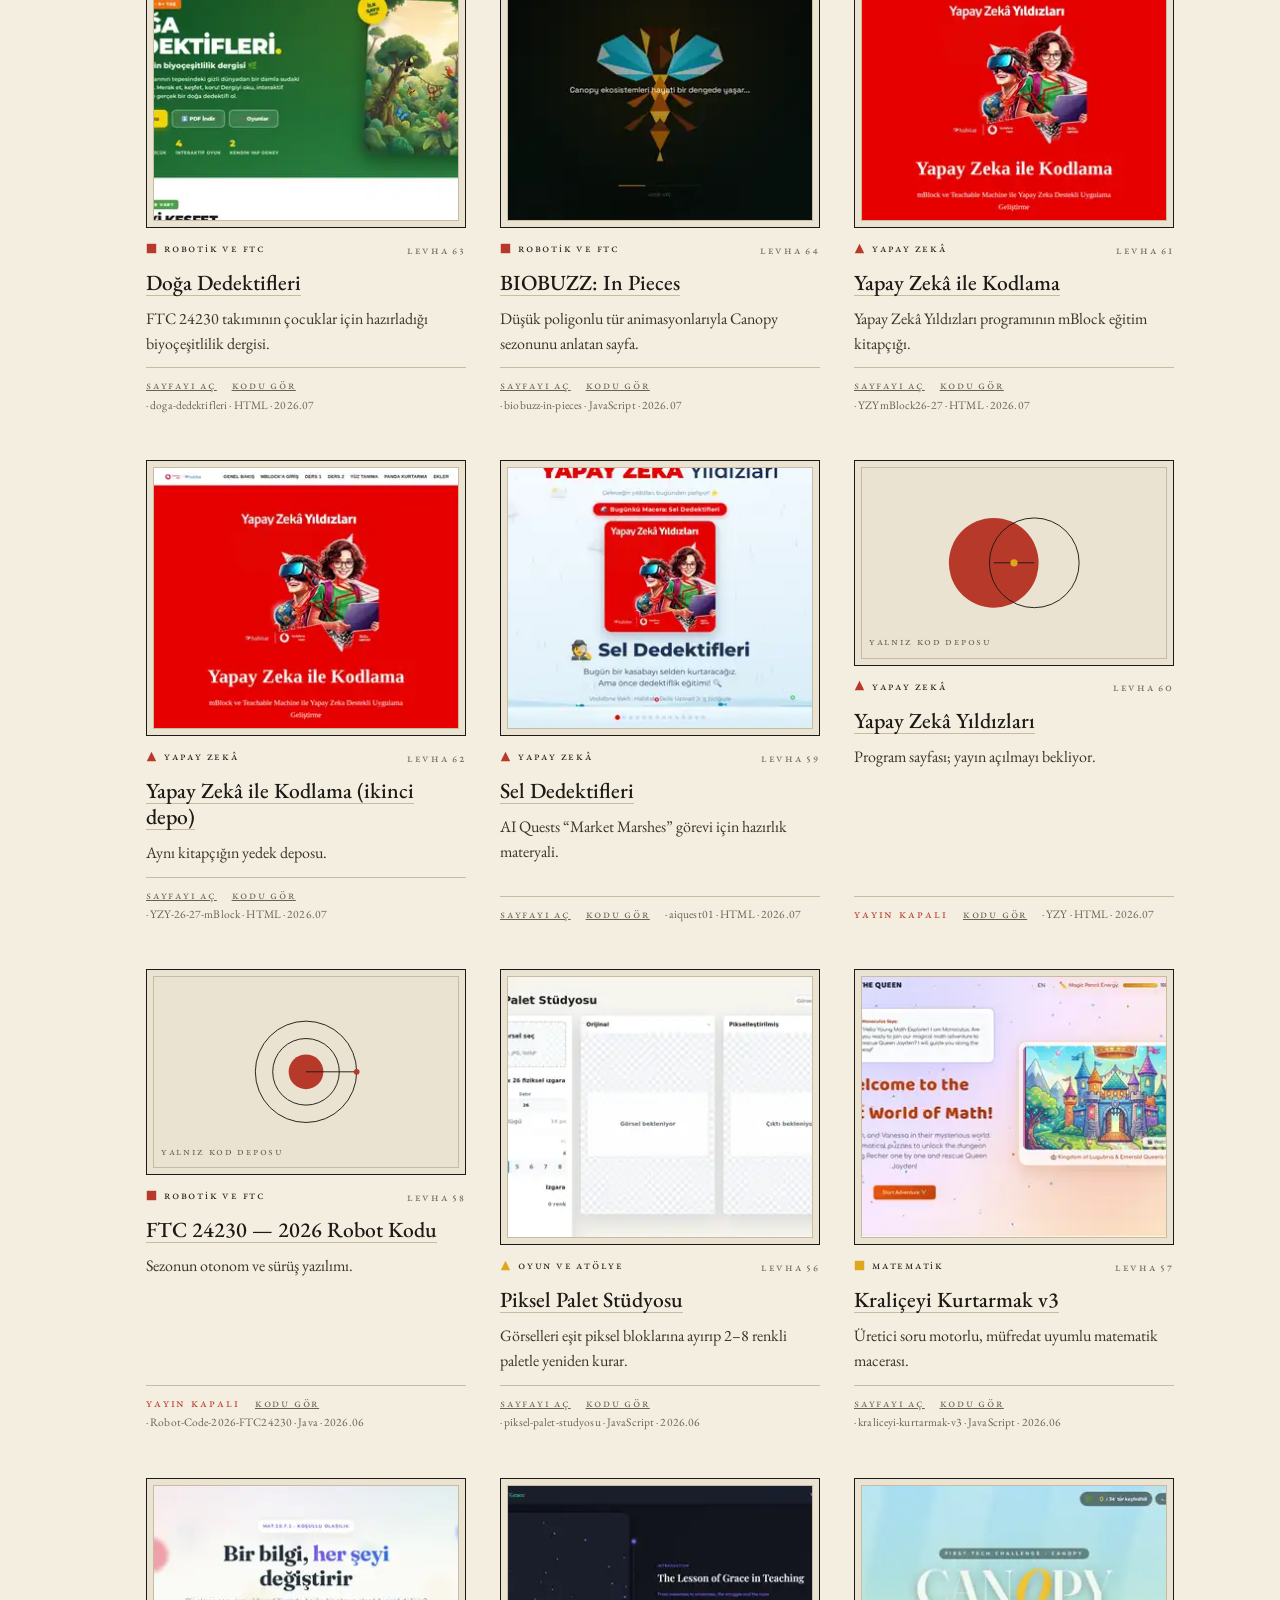
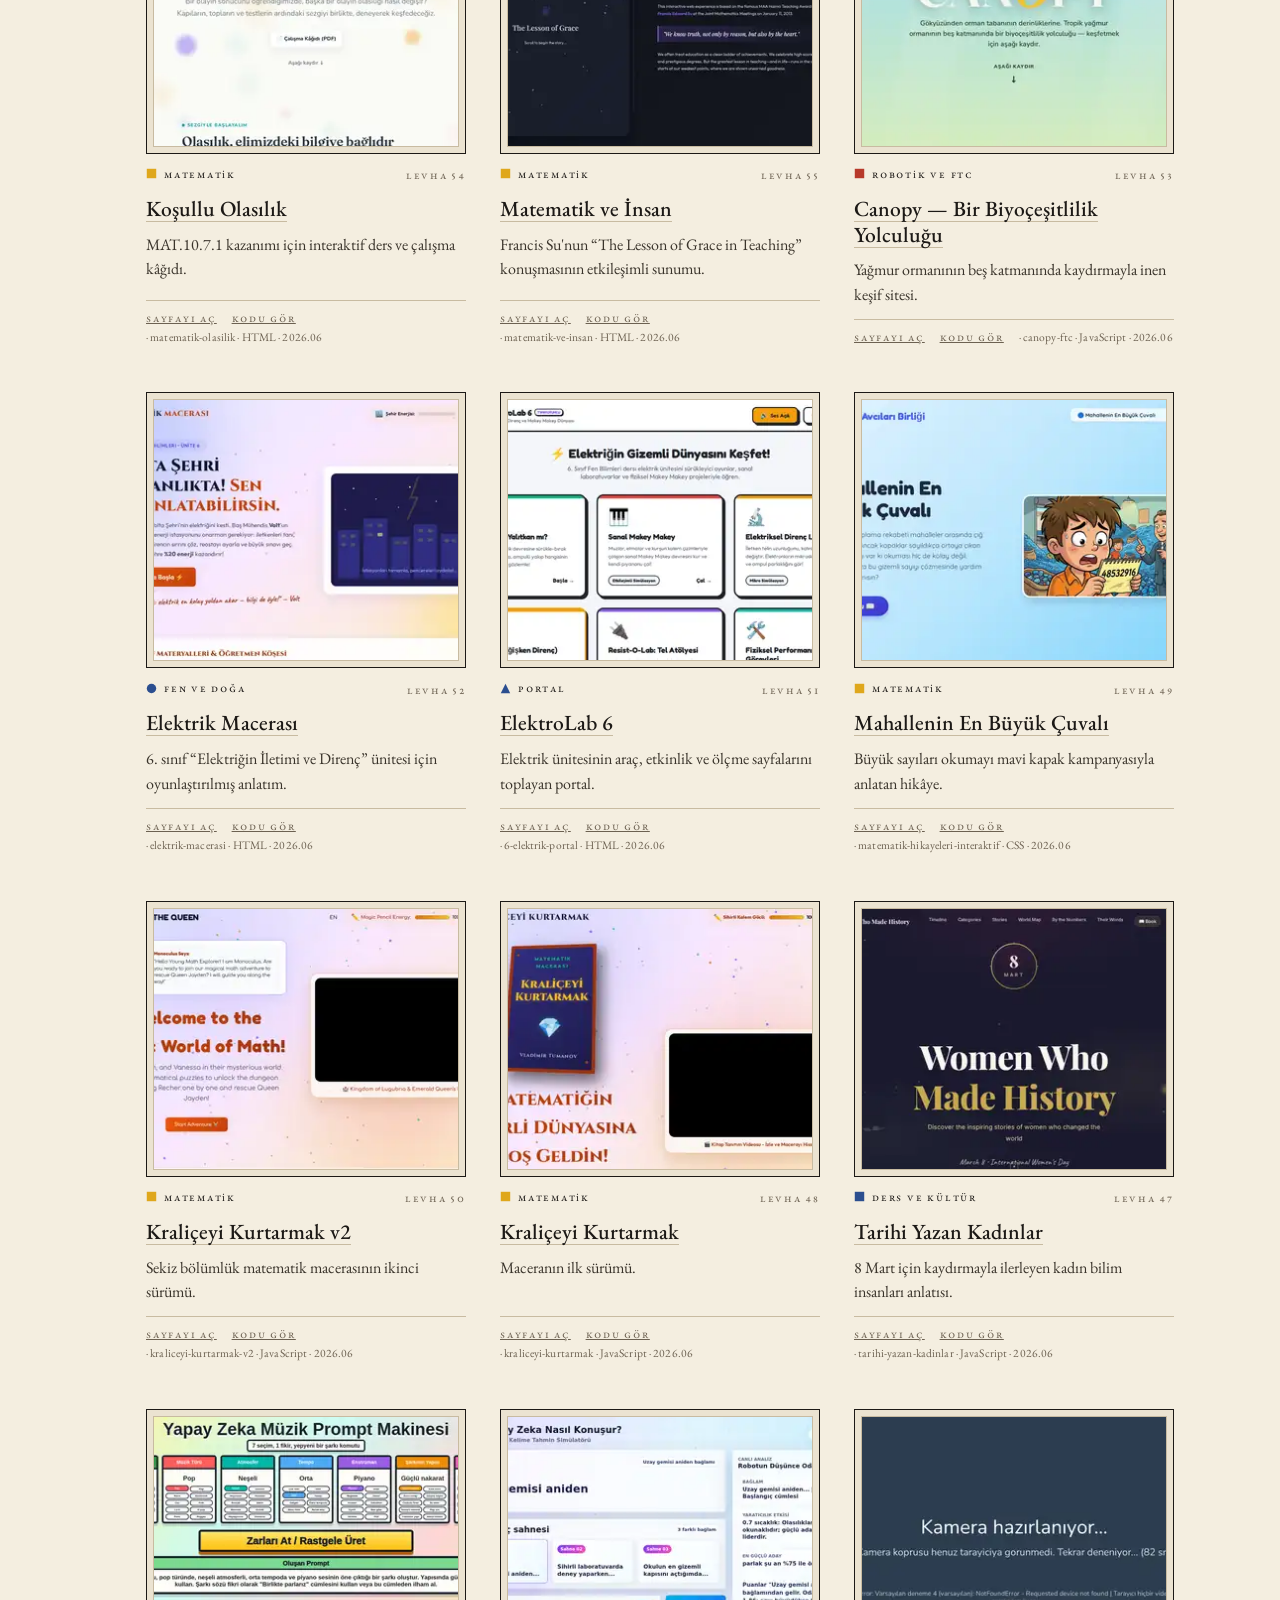
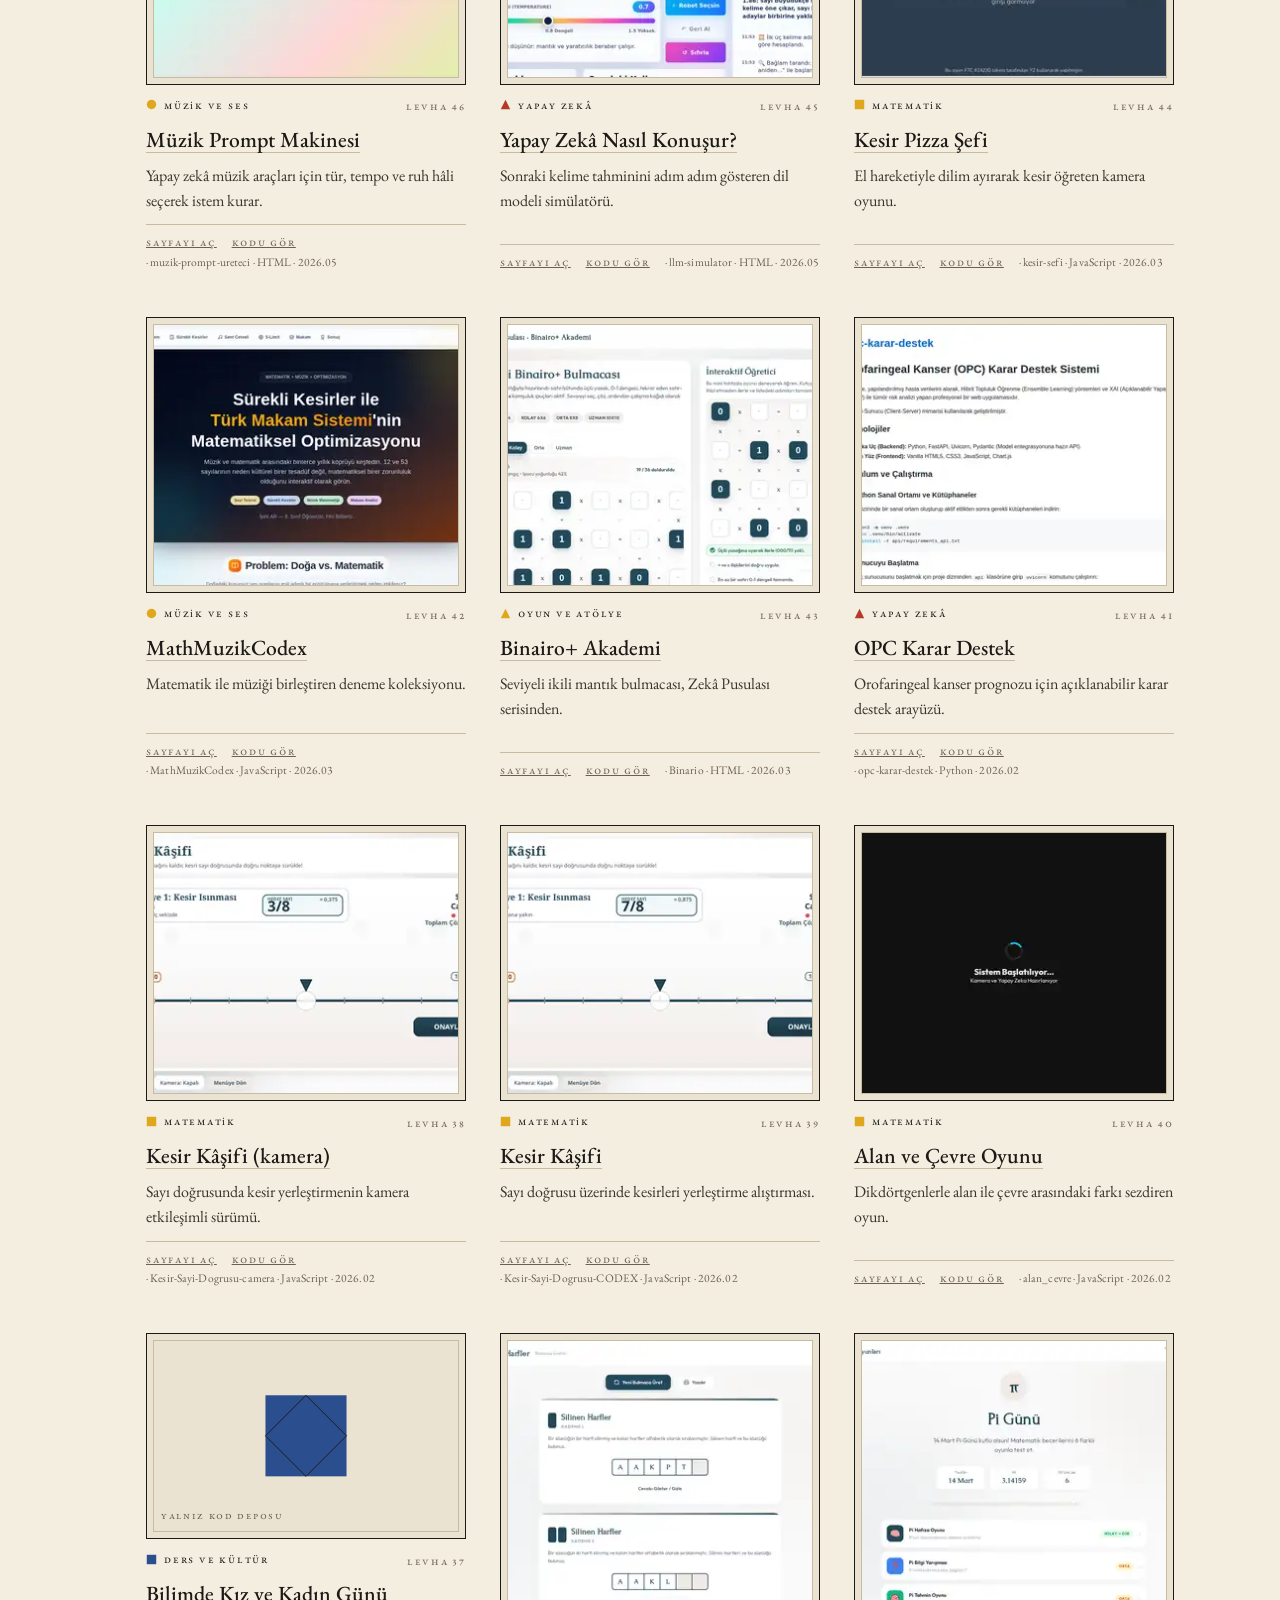
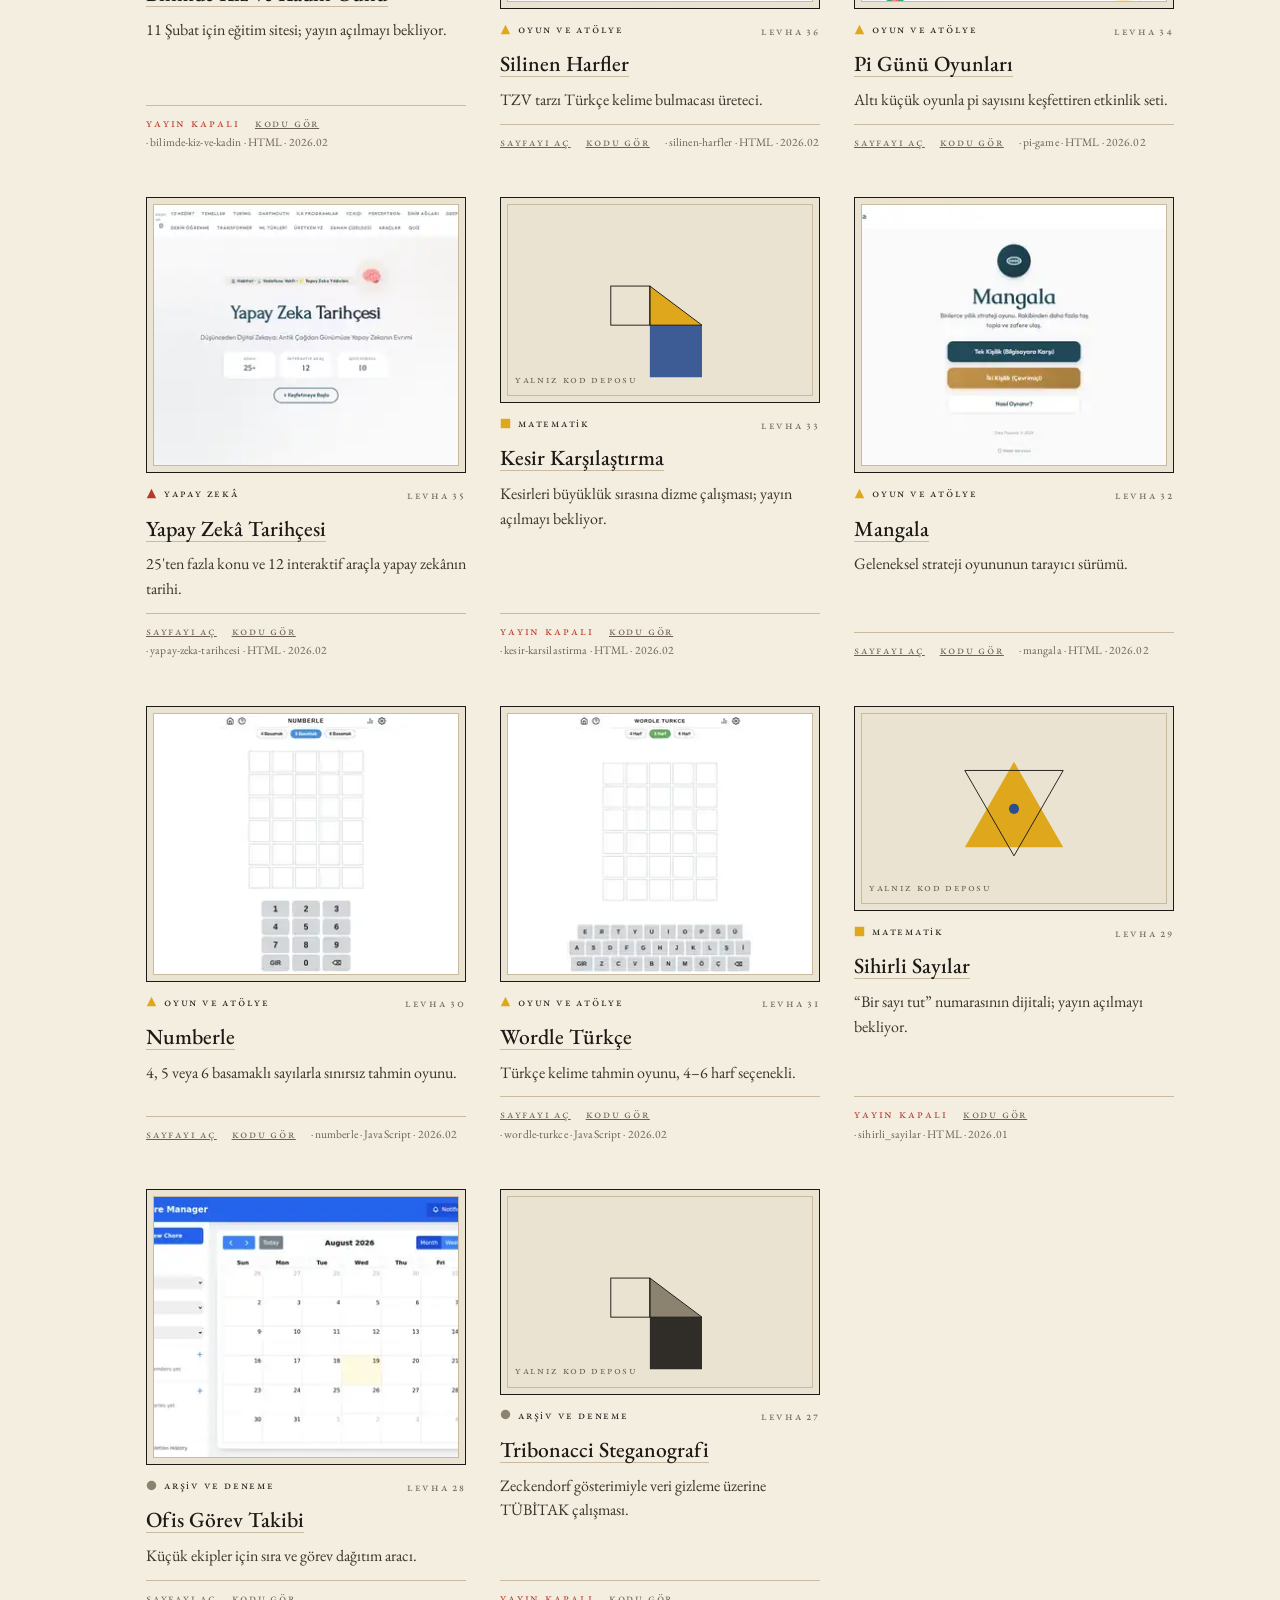
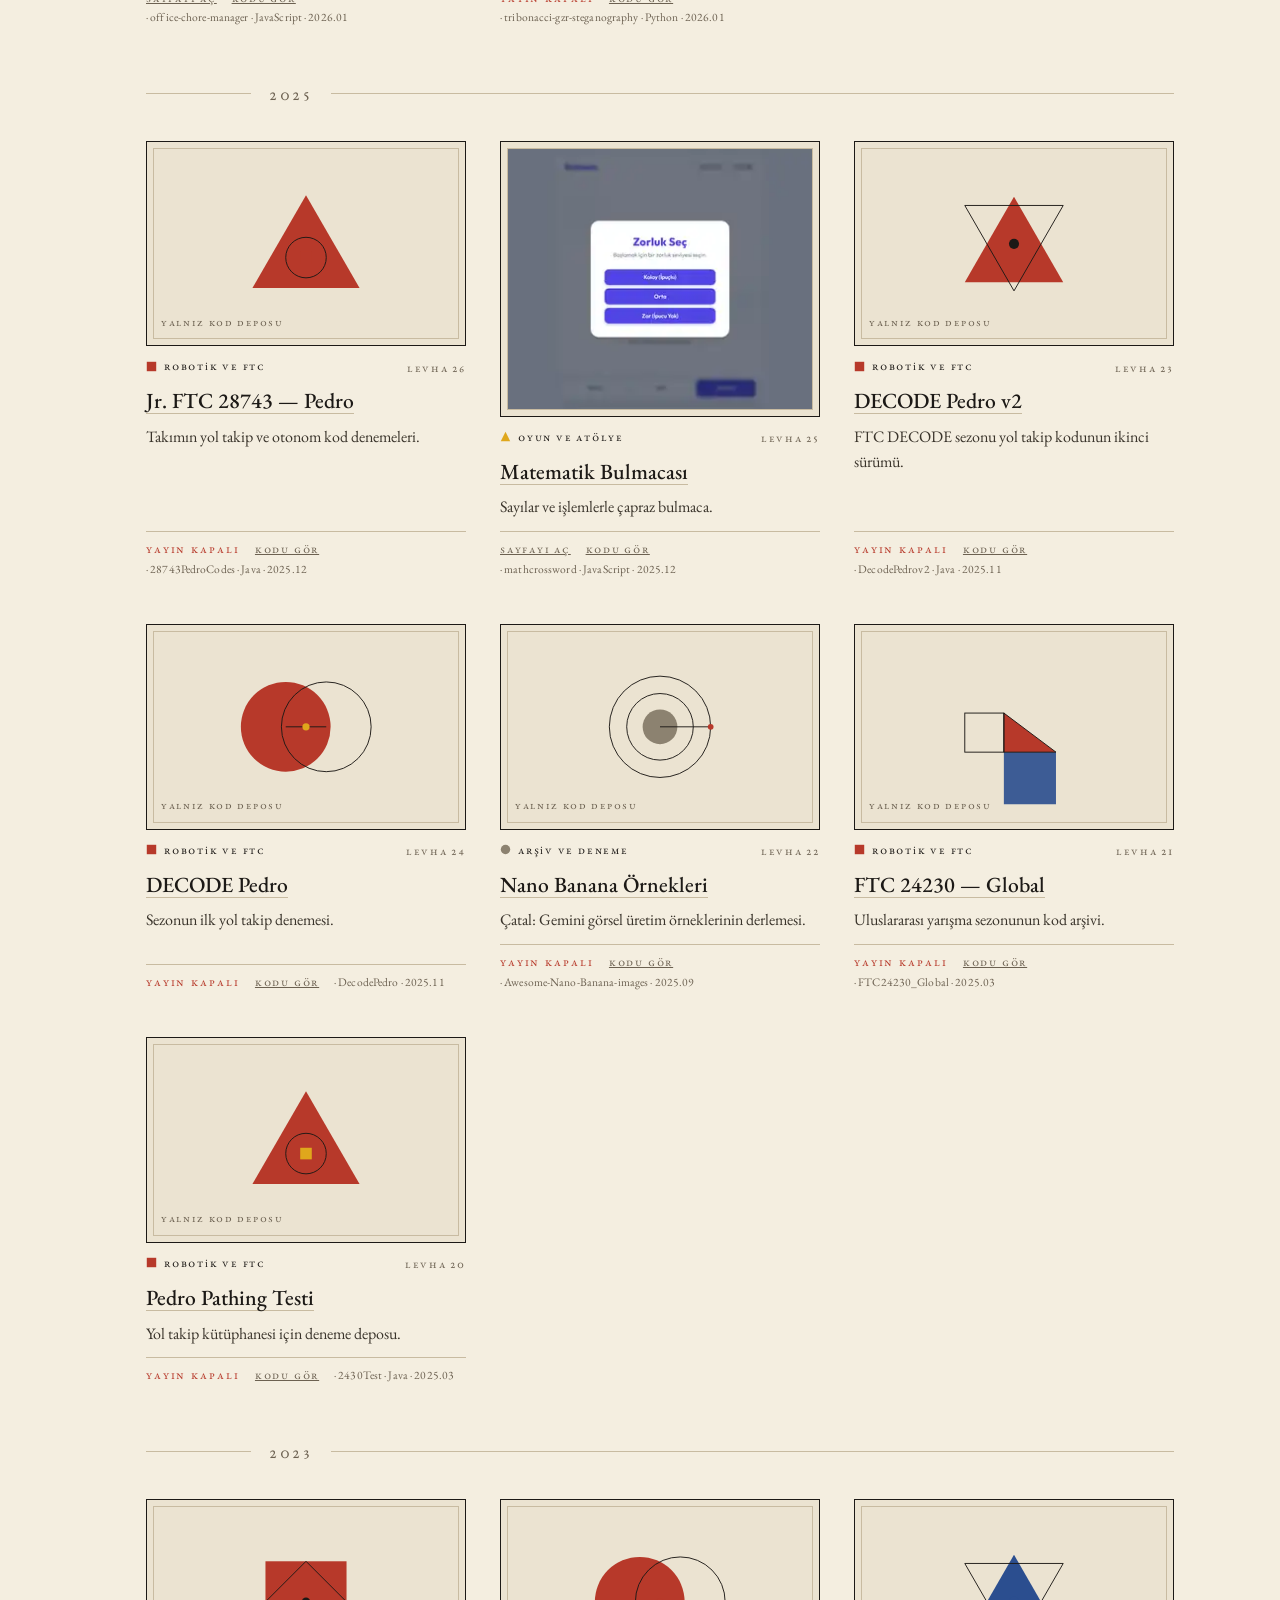
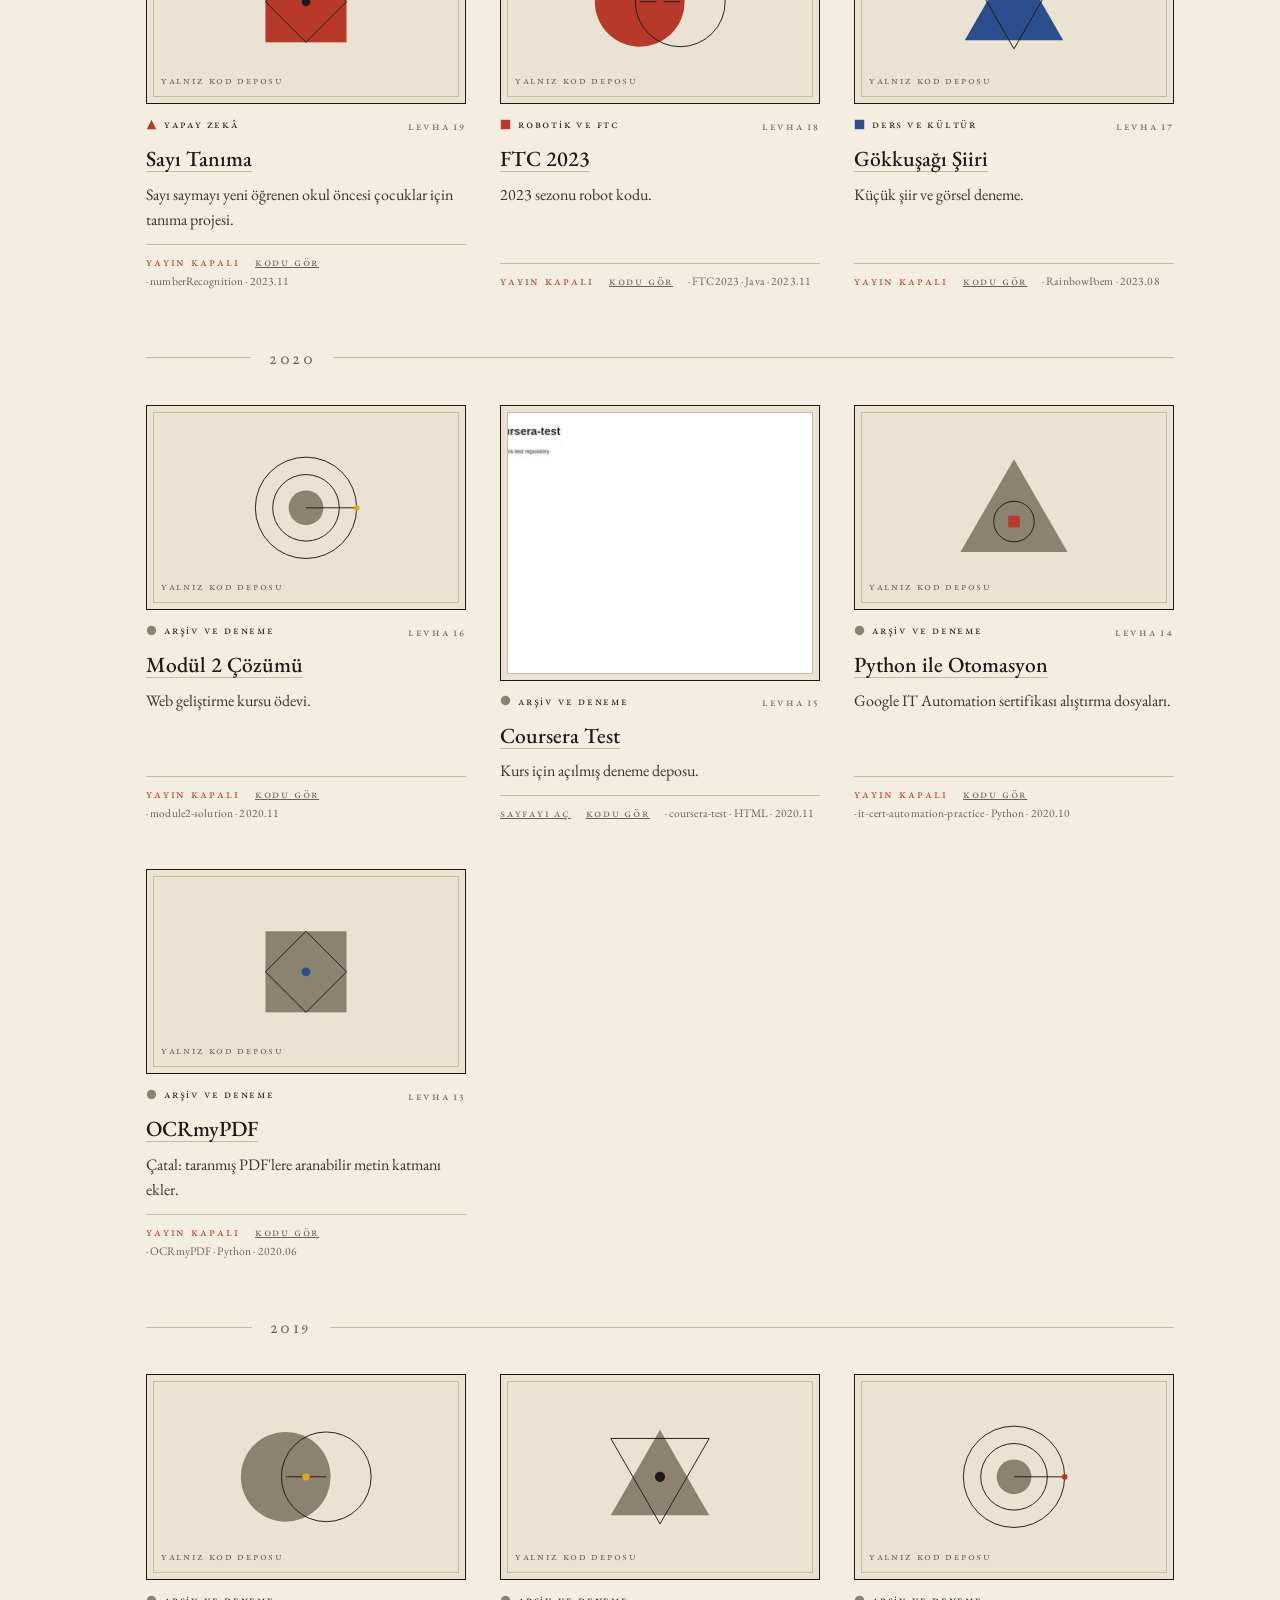
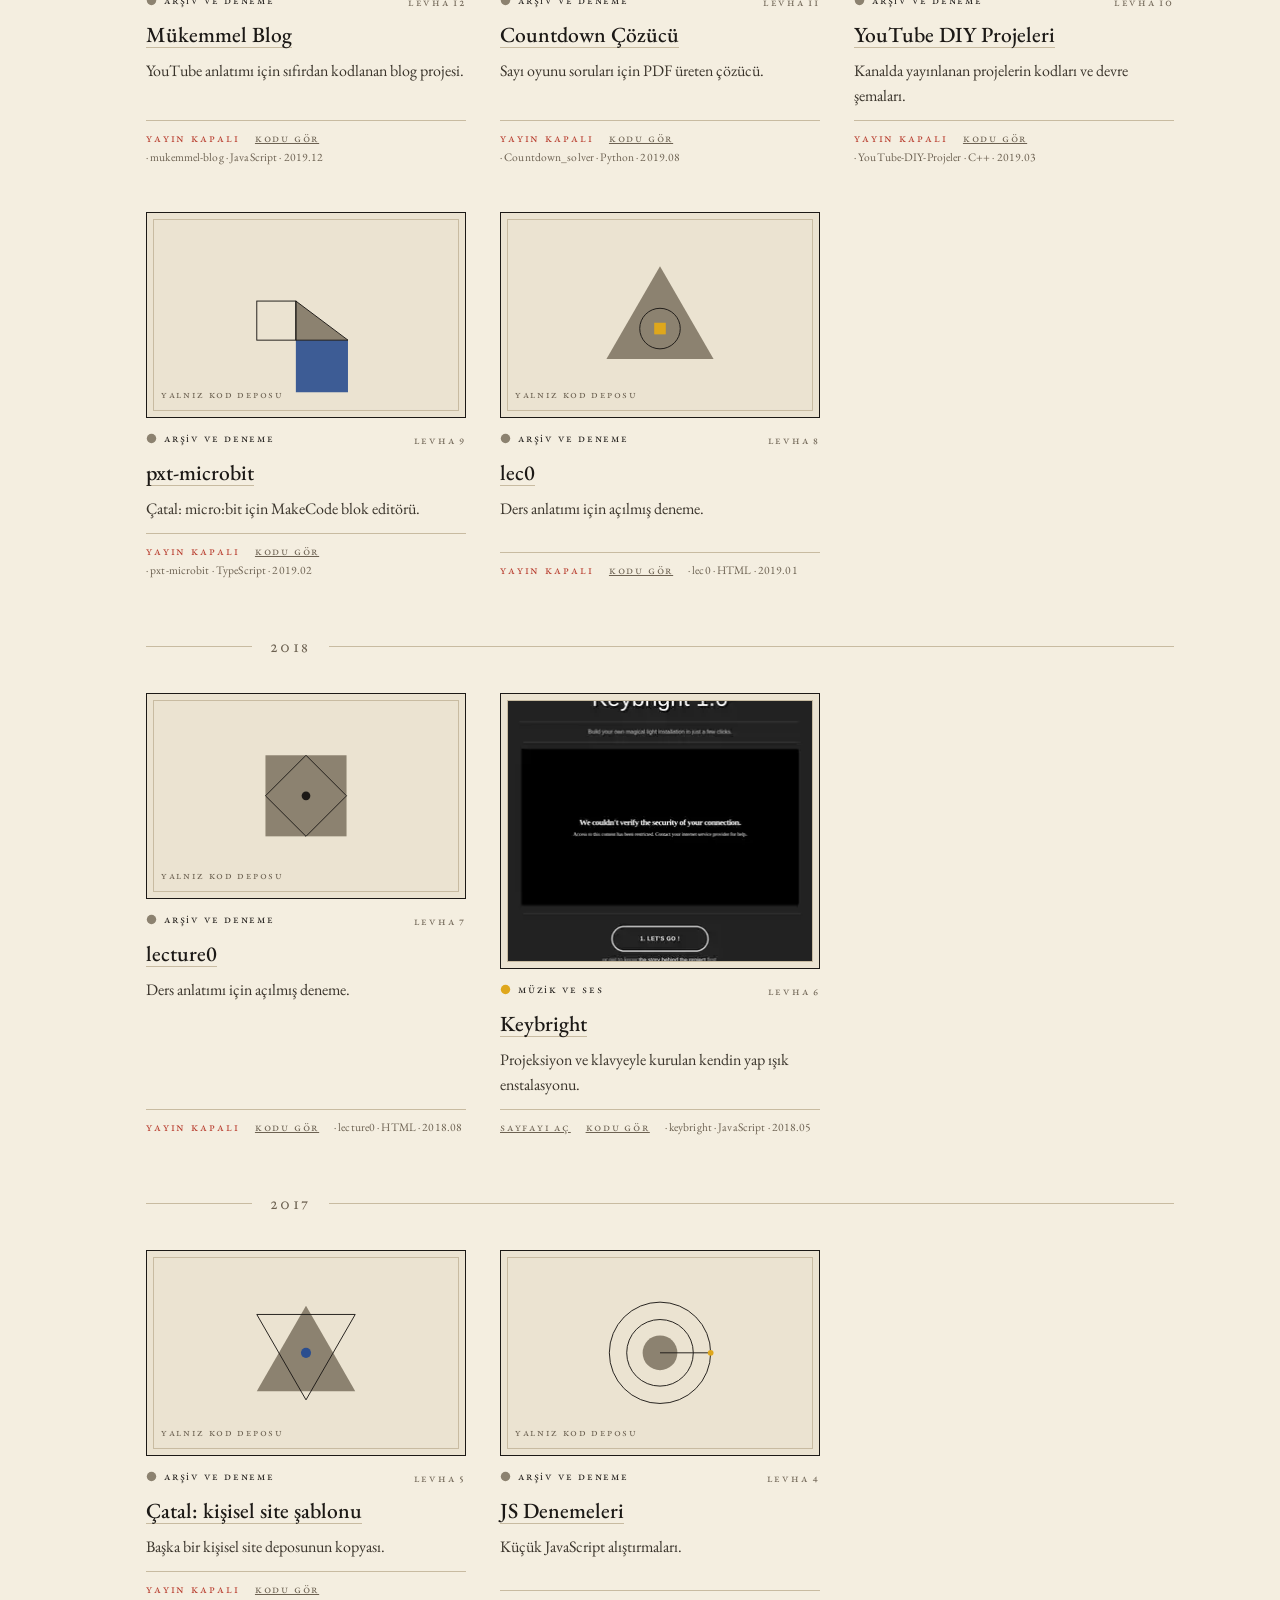
==== commit ffbe2f2a: "Fihrist bakımı: kapaklar dosyaya çıkarıldı, arama düzeltmesi, 404, README, yetim dosyalar silindi - " ====
--- a/index.html
+++ b/index.html
@@ -5,14 +5,24 @@
 <meta name="viewport" content="width=device-width, initial-scale=1">
 <title>Çalışmalar Fihristi — Hakan Ataş</title>
 <meta name="description" content="Hakan Ataş'ın GitHub çalışmalarının levha levha fihristi: matematik, fen, yapay zekâ, robotik ve oyun projeleri; her birinin canlı sayfası ve kodu.">
+<meta name="author" content="Hakan Ataş">
 <link rel="canonical" href="https://hakanatas.github.io/github-calismalar/">
 <meta name="theme-color" content="#F4EEE0">
 <meta property="og:type" content="website">
+<meta property="og:site_name" content="Çalışmalar Fihristi">
 <meta property="og:title" content="Çalışmalar Fihristi — Hakan Ataş">
 <meta property="og:description" content="On bir yılda biriken depolar: derste kullanılan etkileşimli sayfalar, yarışma kodları ve küçük deneyler — her biri kendi levhasıyla.">
 <meta property="og:url" content="https://hakanatas.github.io/github-calismalar/">
+<meta property="og:image" content="https://hakanatas.github.io/github-calismalar/kapak/og.jpg">
+<meta property="og:image:width" content="1200">
+<meta property="og:image:height" content="630">
+<meta property="og:image:alt" content="Çalışmalar Fihristi — seçme levha kapaklarından bir mozaik">
 <meta property="og:locale" content="tr_TR">
-<meta name="twitter:card" content="summary">
+<meta name="twitter:card" content="summary_large_image">
+<meta name="twitter:image" content="https://hakanatas.github.io/github-calismalar/kapak/og.jpg">
+<script type="application/ld+json">
+{"@context":"https://schema.org","@type":"CollectionPage","name":"Çalışmalar Fihristi","inLanguage":"tr","url":"https://hakanatas.github.io/github-calismalar/","description":"Hakan Ataş'ın GitHub çalışmalarının fihristi: matematik, fen, yapay zekâ, robotik ve oyun projeleri.","author":{"@type":"Person","name":"Hakan Ataş","jobTitle":"Matematik ve bilişim öğretmeni","url":"https://hakanatas.github.io/kisisel/","sameAs":["https://github.com/hakanatas"]}}
+</script>
 <link rel="icon" href="data:image/svg+xml,%3Csvg xmlns='http://www.w3.org/2000/svg' viewBox='0 0 64 64'%3E%3Crect width='64' height='64' fill='%23F4EEE0'/%3E%3Ccircle cx='22' cy='24' r='11' fill='%232B4E8F'/%3E%3Cpolygon points='43,13 54,35 32,35' fill='%23B7392A'/%3E%3Crect x='18' y='40' width='20' height='11' fill='%23DFA71C'/%3E%3C/svg%3E">
 <link rel="preconnect" href="https://fonts.googleapis.com">
 <link rel="preconnect" href="https://fonts.gstatic.com" crossorigin>
@@ -36,6 +46,8 @@
 .wrap{max-width:1120px;margin:0 auto;padding:0 26px;position:relative;z-index:2}
 a{color:inherit}
 .sc{font-variant:all-small-caps;letter-spacing:.15em}
+.skip{position:absolute;left:-9999px;top:12px;z-index:100;background:var(--paper);border:1px solid var(--ink);padding:8px 14px;text-decoration:none}
+.skip:focus{left:12px}
 
 /* ---------- masthead ---------- */
 .masthead{text-align:center;padding:76px 0 34px}
@@ -88,6 +100,7 @@
 .frame.blank{background:var(--paper2);position:relative}
 .frame.blank svg{display:block;width:100%;height:auto;border:1px solid var(--rule)}
 .frame.blank span{position:absolute;left:14px;bottom:14px;font-size:.7rem;color:var(--muted)}
+.frame.blank.pending span{color:var(--red)}
 .pl-meta{display:flex;justify-content:space-between;align-items:baseline;gap:12px;font-size:.74rem;color:var(--muted)}
 .pl-meta .cat{display:inline-flex;align-items:center;gap:7px;color:var(--ink)}
 .plate h3{margin:0;font-weight:500;font-size:1.35rem;line-height:1.2}
@@ -109,7 +122,7 @@
 :focus-visible{outline:2px solid var(--red);outline-offset:3px}
 
 /* ---------- vitrin ---------- */
-.sechead{display:flex;align-items:center;gap:16px;color:var(--muted);font-size:.95rem;margin:36px 0 20px}
+.sechead{display:flex;align-items:center;gap:16px;color:var(--muted);font-size:.95rem;font-weight:400;margin:36px 0 20px}
 .sechead::before,.sechead::after{content:"";flex:1;border-top:1px solid var(--rule)}
 .hero{display:grid;grid-template-columns:1.25fr 1fr;border:1px solid var(--ink);background:var(--paper2)}
 .hero>a{display:block}
@@ -176,6 +189,7 @@
 </style>
 </head>
 <body>
+<a class="skip sc" href="#fihrist">fihriste geç</a>
 <div class="wrap">
 
   <header class="masthead">
@@ -192,8 +206,8 @@
 
   <section id="vitrin" aria-label="Seçme levhalar"></section>
 
-  <section class="legend">
-    <p class="sechead sc">fihrist — tamamı</p>
+  <section class="legend" id="fihrist">
+    <h2 class="sechead sc">fihrist — tamamı</h2>
     <p class="lede">Her levhanın işareti, konusunu gösterir. Bir işarete dokun, yalnız o konu kalsın.</p>
     <ul class="keys" id="keys"></ul>
   </section>
@@ -204,7 +218,7 @@
     <div class="toolrow">
       <label class="field">
         <span class="sc" style="color:var(--muted);font-size:.78rem">ara</span>
-        <input id="q" type="search" placeholder="proje, konu ya da dil…" aria-label="Çalışmalarda ara">
+        <input id="q" type="search" placeholder="proje, konu ya da dil… (kısayol: /)" aria-label="Çalışmalarda ara" autocomplete="off">
       </label>
       <button class="tbtn sc" id="liveOnly" aria-pressed="false">yalnız yayında olanlar</button>
       <button class="tbtn sc" id="viewBtn" aria-pressed="false">liste görünümü</button>
@@ -229,8 +243,9 @@
 </main>
 
 <footer class="wrap">
-  <p>Kapaksız görünen depolarda sayfa yayını kapalı: <code>Settings → Pages → Deploy from branch → main / (root)</code>. Yayına aldıktan sonra levhaya kapak eklemek için 420×262 boyutunda bir ekran görüntüsünü <code>covers.js</code> içindeki <code>IMG</code> listesine yaz.</p>
-  <p>Yeni bir depo eklediğinde fihriste bir satır ekle: bu dosyadaki <code>D</code> listesinin alanları — depo adı, başlık, açıklama, konu, dil, tarih, yayın durumu. Vitrindeki dört işi değiştirmek için <code>FEATURED</code> listesindeki depo adlarını düzenle.</p>
+  <p>Kapaksız görünen depolarda sayfa yayını kapalı: <code>Settings → Pages → Deploy from branch → main / (root)</code>. Yayına aldıktan sonra levhaya kapak eklemek için 420×262 boyutunda bir ekran görüntüsünü <code>kapak/&lt;depo-adı&gt;.webp</code> olarak kaydet ve <code>covers.js</code> içindeki <code>IMG</code> listesine bir satır ekle.</p>
+  <p>Yeni bir depo eklediğinde fihriste bir satır ekle: bu dosyadaki <code>D</code> listesinin alanları — depo adı, başlık, açıklama, konu, dil, tarih, yayın durumu. Vitrindeki dört işi değiştirmek için <code>FEATURED</code> listesindeki depo adlarını düzenle. Ayrıntılar <a href="https://github.com/hakanatas/github-calismalar#readme" target="_blank" rel="noopener">README</a> dosyasında.</p>
+  <p>Önceki dizin sayfası hâlâ yerinde: <a href="proje-dizini.html">Öğrenme Atölyesi — Proje Dizini</a>.</p>
 </footer>
 
 <button class="totop sc" id="totop" aria-label="Sayfa başına dön">başa dön ↑</button>
@@ -238,6 +253,10 @@
 <script src="covers.js"></script>
 <script>
 const U="hakanatas";
+/* covers.js yüklenemezse fihrist kapaksız ama çalışır kalsın */
+const COVER=(typeof IMG==="undefined")?{}:IMG;
+/* Türkçe düzeltme işaretlerini sadeleştir: "zeka" aranınca "Zekâ" da bulunsun */
+const fold=s=>s.toLocaleLowerCase("tr").replace(/â/g,"a").replace(/î/g,"i").replace(/û/g,"u");
 /* konu: [ad, şekil, renk] — üç şekil, üç renk, dokuz konu */
 const CATS={
   mat:   ["Matematik",     "square",  "var(--yellow)"],
@@ -343,13 +362,13 @@
 /* ---- vitrin ---- */
 function urlOf(r){ return {live:"https://"+U+".github.io/"+r.n+"/"+(r.p||""), repo:"https://github.com/"+U+"/"+r.n}; }
 (function buildVitrin(){
-  const F=FEATURED.map(n=>D.find(r=>r.n===n)).filter(r=>r&&r.v&&IMG[r.n]);
+  const F=FEATURED.map(n=>D.find(r=>r.n===n)).filter(r=>r&&r.v&&COVER[r.n]);
   if(F.length<4) return;
   const [h,...rest]=F, hu=urlOf(h);
   document.querySelector("#vitrin").innerHTML=`
-    <p class="sechead sc">vitrin — seçme levhalar</p>
+    <h2 class="sechead sc">vitrin — seçme levhalar</h2>
     <div class="hero">
-      <a href="${hu.live}" target="_blank" rel="noopener" tabindex="-1" aria-hidden="true"><img src="${IMG[h.n]}" alt=""></a>
+      <a href="${hu.live}" target="_blank" rel="noopener" tabindex="-1" aria-hidden="true"><img src="${COVER[h.n]}" width="420" height="262" fetchpriority="high" alt=""></a>
       <div class="tx">
         <span class="k sc">${glyph(h.c,11)} ${CATS[h.c][0]} · levha ${h.no}</span>
         <h2><a href="${hu.live}" target="_blank" rel="noopener">${h.t}</a></h2>
@@ -360,7 +379,7 @@
     <div class="trio">${rest.map(r=>{
       const u=urlOf(r);
       return `<div class="c">
-        <a href="${u.live}" target="_blank" rel="noopener" tabindex="-1" aria-hidden="true"><img loading="lazy" src="${IMG[r.n]}" alt=""></a>
+        <a href="${u.live}" target="_blank" rel="noopener" tabindex="-1" aria-hidden="true"><img loading="lazy" decoding="async" src="${COVER[r.n]}" width="420" height="262" alt=""></a>
         <div class="b"><h3><a href="${u.live}" target="_blank" rel="noopener">${r.t}</a></h3><p>${r.d}</p></div>
       </div>`;}).join("")}
     </div>`;
@@ -370,13 +389,13 @@
 function render(){
   document.querySelectorAll(".key").forEach(b=>b.setAttribute("aria-pressed",b.dataset.cat===state.cat));
   $("#liveOnly").setAttribute("aria-pressed",state.live);
-  const q=state.q.trim().toLocaleLowerCase("tr");
+  const q=fold(state.q.trim());
   let list=D.filter(r=>{
     if(state.cat!=="all"&&r.c!==state.cat) return false;
     if(state.live&&!r.v) return false;
     if(state.lang!=="all"&&r.l!==state.lang) return false;
     if(!q) return true;
-    return (r.n+" "+r.t+" "+r.d+" "+r.l+" "+CATS[r.c][0]).toLocaleLowerCase("tr").includes(q);
+    return fold(r.n+" "+r.t+" "+r.d+" "+r.l+" "+CATS[r.c][0]+" "+r.u.slice(0,4)).includes(q);
   });
   if(state.sort==="new") list.sort((a,b)=>b.u.localeCompare(a.u));
   if(state.sort==="old") list.sort((a,b)=>a.u.localeCompare(b.u));
@@ -414,9 +433,11 @@
         <span class="m sc">${r.v?`<a class="on" href="${live}" target="_blank" rel="noopener">sayfa</a>`:`yayın kapalı`} · <a href="${repo}" target="_blank" rel="noopener">kod</a><span lang="en">${r.l&&r.l!=="—"?" · "+r.l:""} · ${r.u.slice(0,7).replace("-",".")}</span></span>`;
     }else{
       li.className="plate";
-      const cover = (r.v && IMG[r.n])
-        ? `<a class="frame" href="${live}" target="_blank" rel="noopener" tabindex="-1" aria-hidden="true"><img loading="lazy" src="${IMG[r.n]}" alt=""></a>`
-        : `<div class="frame blank">${figure(r.c,r.no)}<span class="sc">yalnız kod deposu</span></div>`;
+      const cover = (r.v && COVER[r.n])
+        ? `<a class="frame" href="${live}" target="_blank" rel="noopener" tabindex="-1" aria-hidden="true"><img loading="lazy" decoding="async" src="${COVER[r.n]}" width="420" height="262" alt=""></a>`
+        : r.v
+          ? `<a class="frame blank pending" href="${live}" target="_blank" rel="noopener" tabindex="-1" aria-hidden="true">${figure(r.c,r.no)}<span class="sc">kapak bekliyor</span></a>`
+          : `<div class="frame blank">${figure(r.c,r.no)}<span class="sc">yalnız kod deposu</span></div>`;
       li.innerHTML = cover + `
         <div class="pl-meta">
           <span class="cat sc">${glyph(r.c,11)} ${CATS[r.c][0]}</span>
@@ -439,7 +460,11 @@
 $("#lang").addEventListener("change",e=>{state.lang=e.target.value;render()});
 $("#liveOnly").addEventListener("click",()=>{state.live=!state.live;render()});
 $("#viewBtn").addEventListener("click",()=>{state.view=state.view==="list"?"plates":"list";render()});
-$("#reset").addEventListener("click",()=>{state.q="";$("#q").value="";state.cat="all";state.live=false;state.lang="all";$("#lang").value="all";render();$("#q").focus()});
+$("#reset").addEventListener("click",()=>{
+  Object.assign(state,{q:"",cat:"all",live:false,lang:"all",sort:"new"});
+  $("#q").value=""; $("#lang").value="all"; $("#sort").value="new";
+  render(); $("#q").focus();
+});
 document.addEventListener("keydown",e=>{
   if(e.key==="/"&&document.activeElement!==$("#q")){e.preventDefault();$("#q").focus()}
   if(e.key==="Escape"&&document.activeElement===$("#q")){state.q="";$("#q").value="";render()}
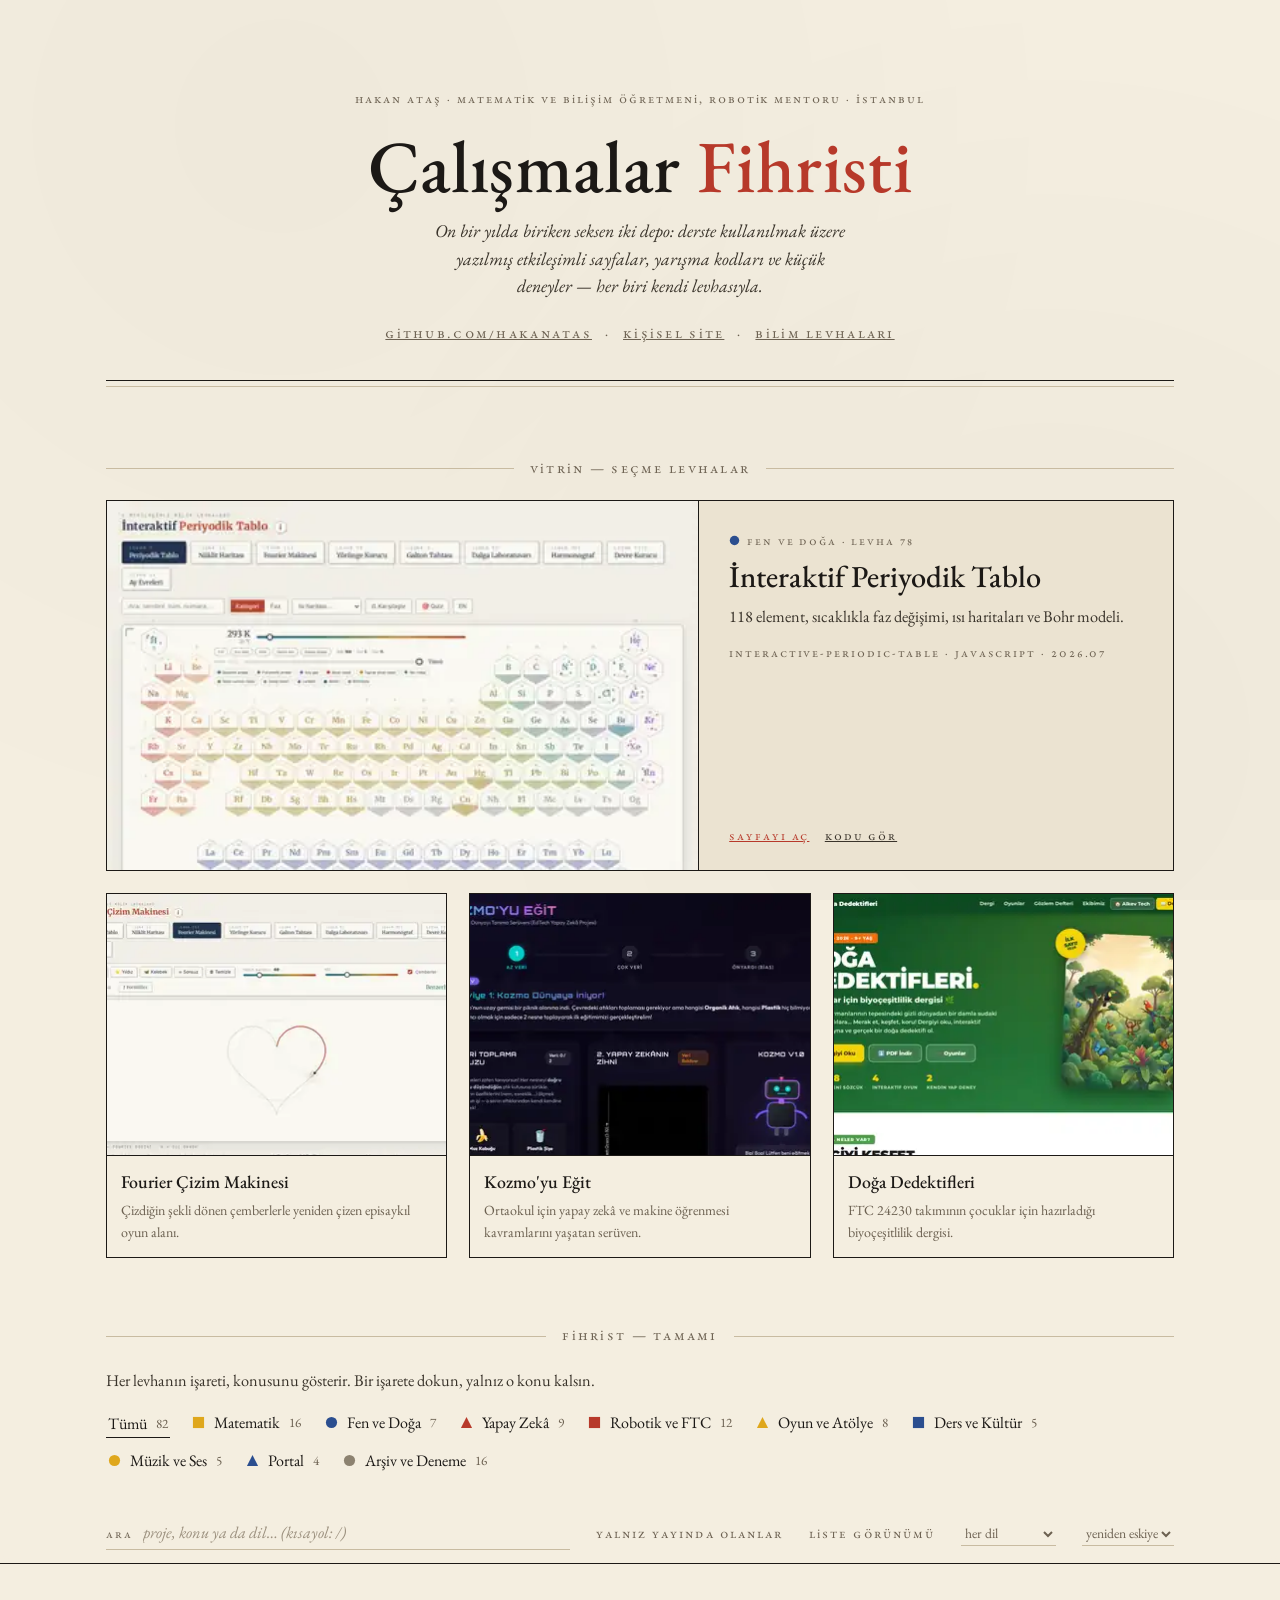
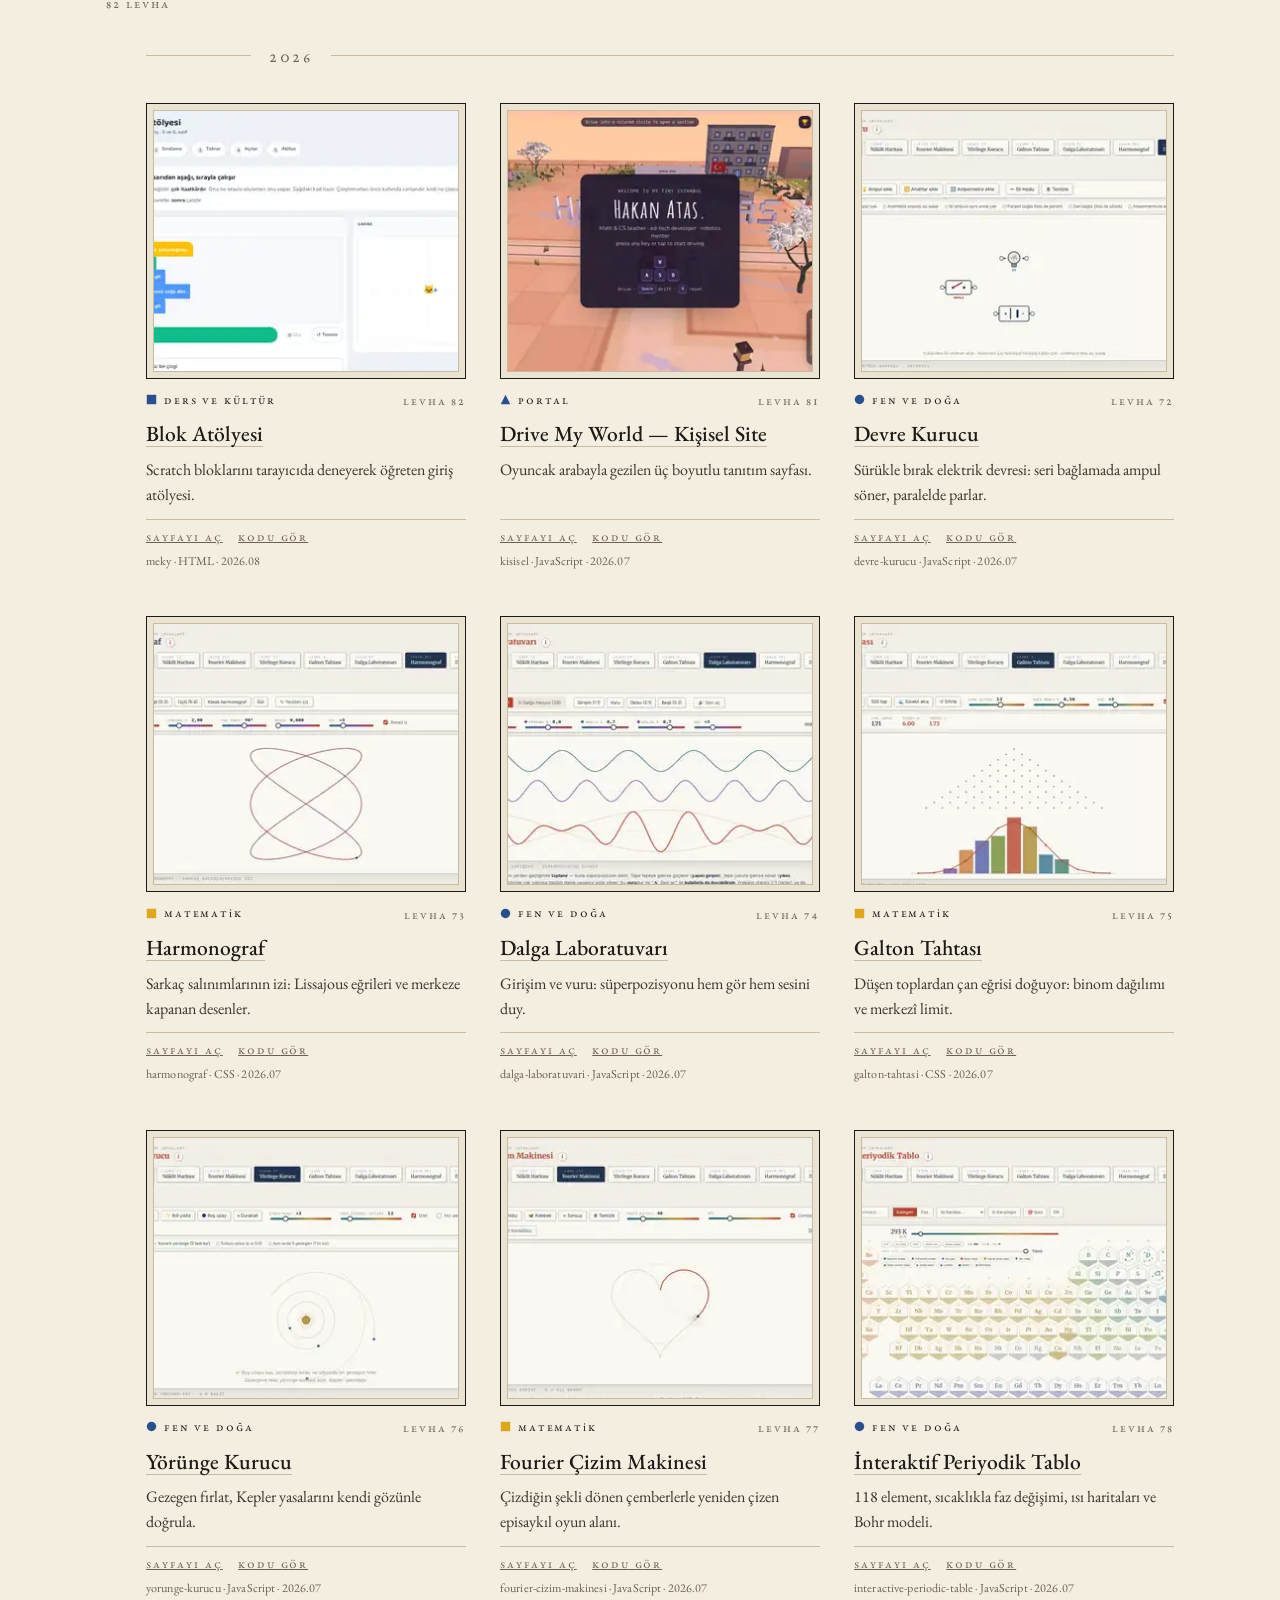
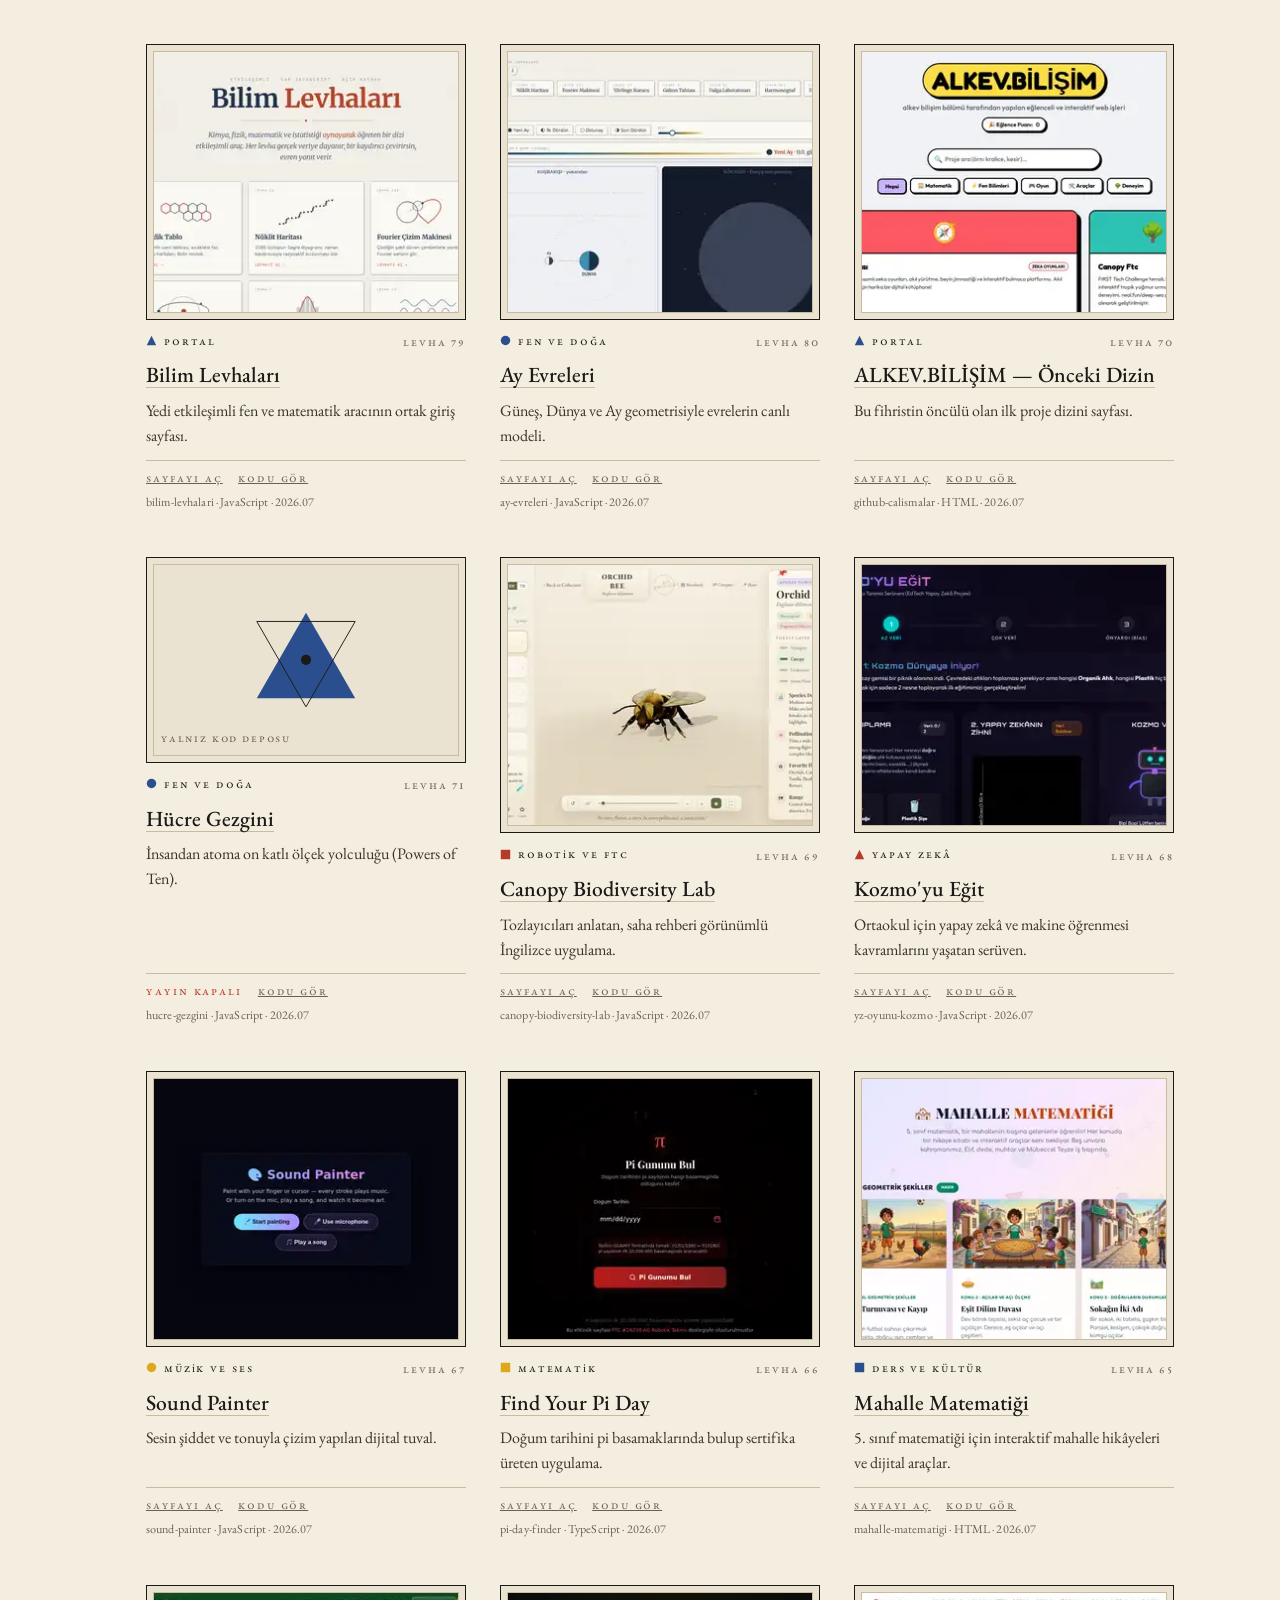
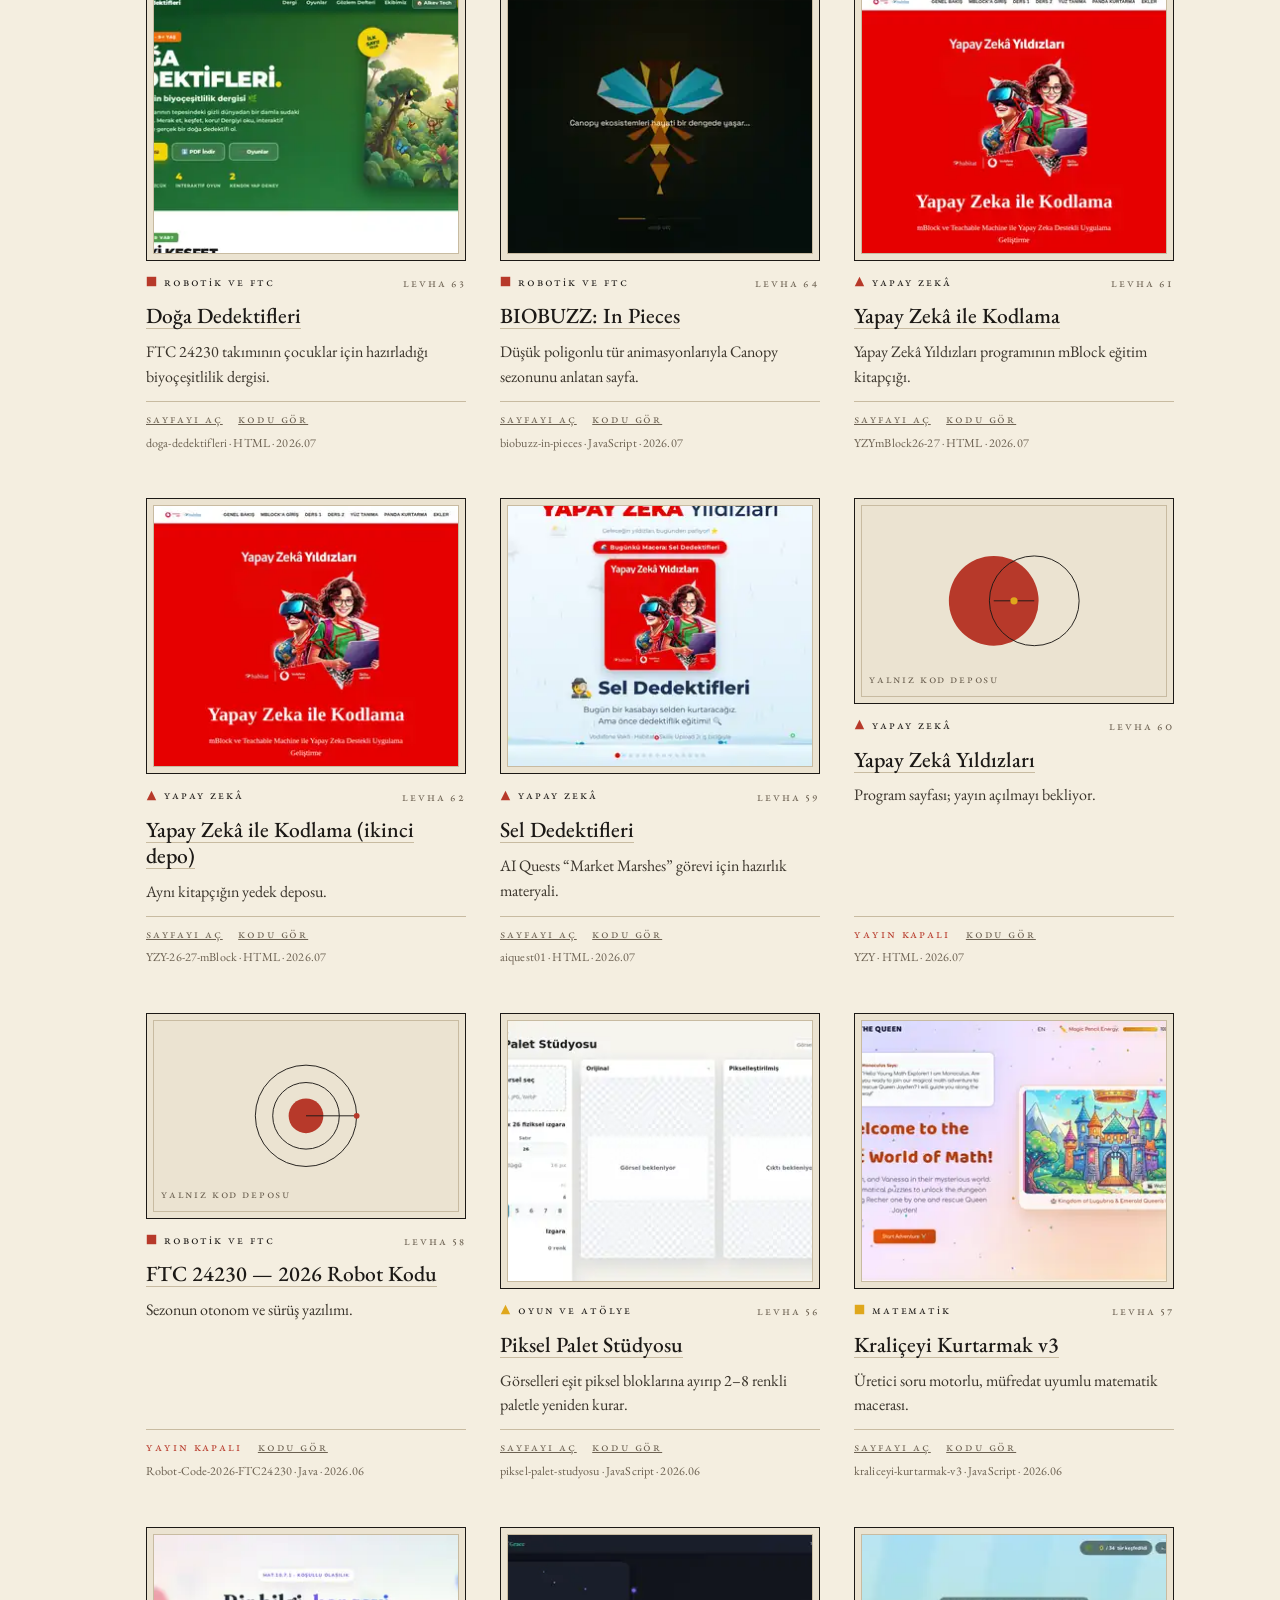
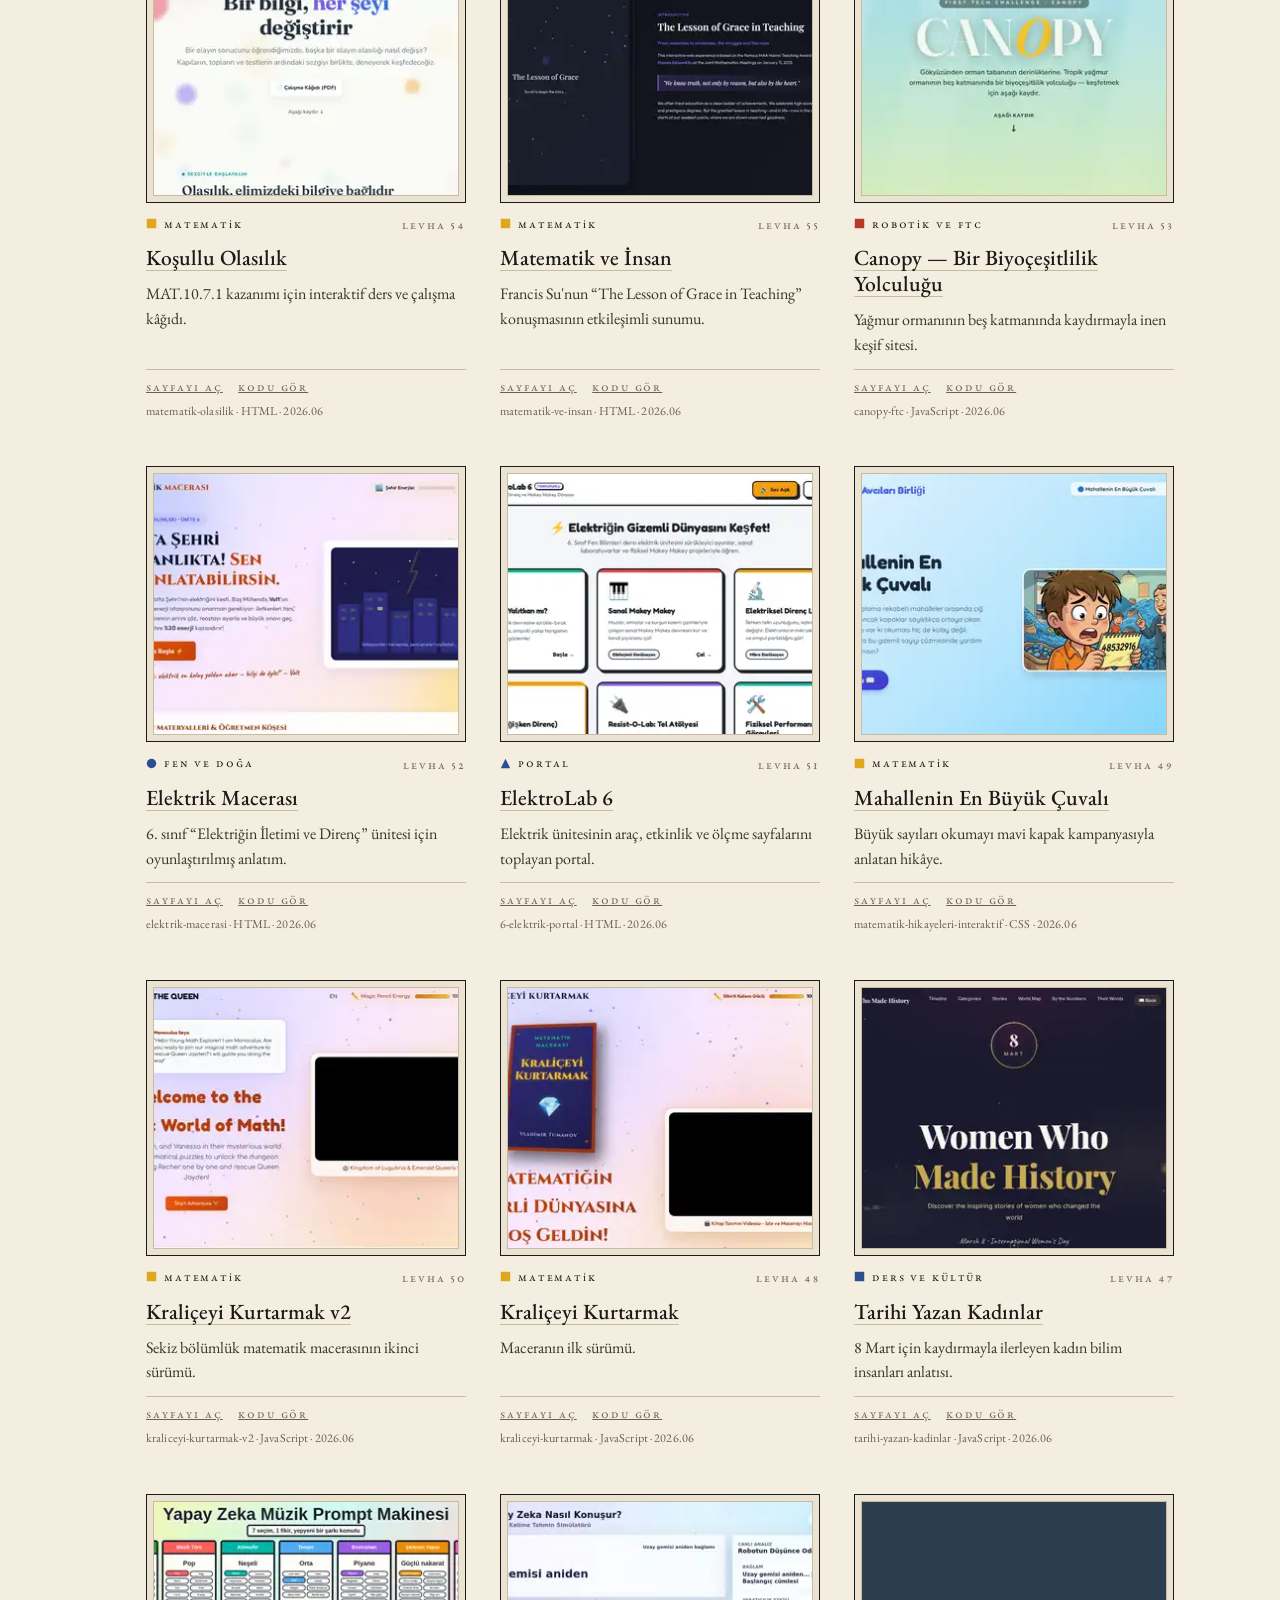
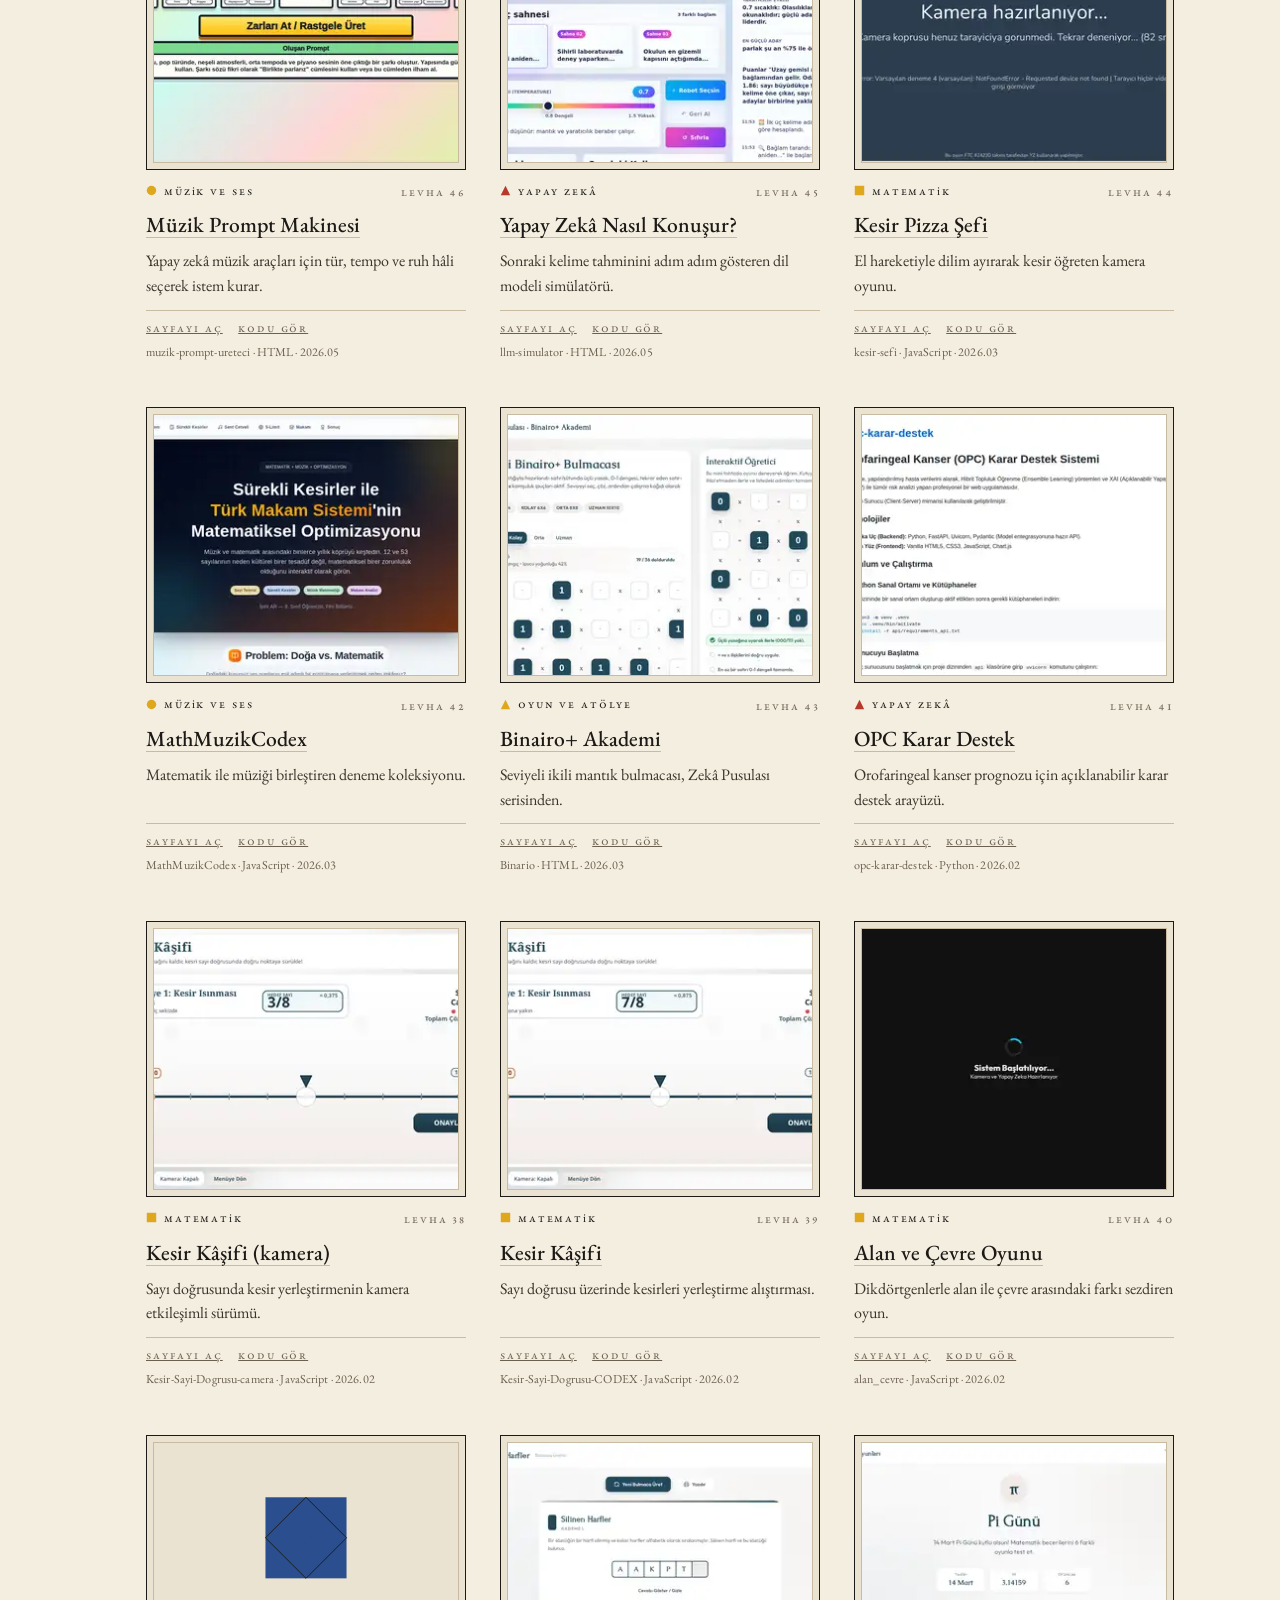
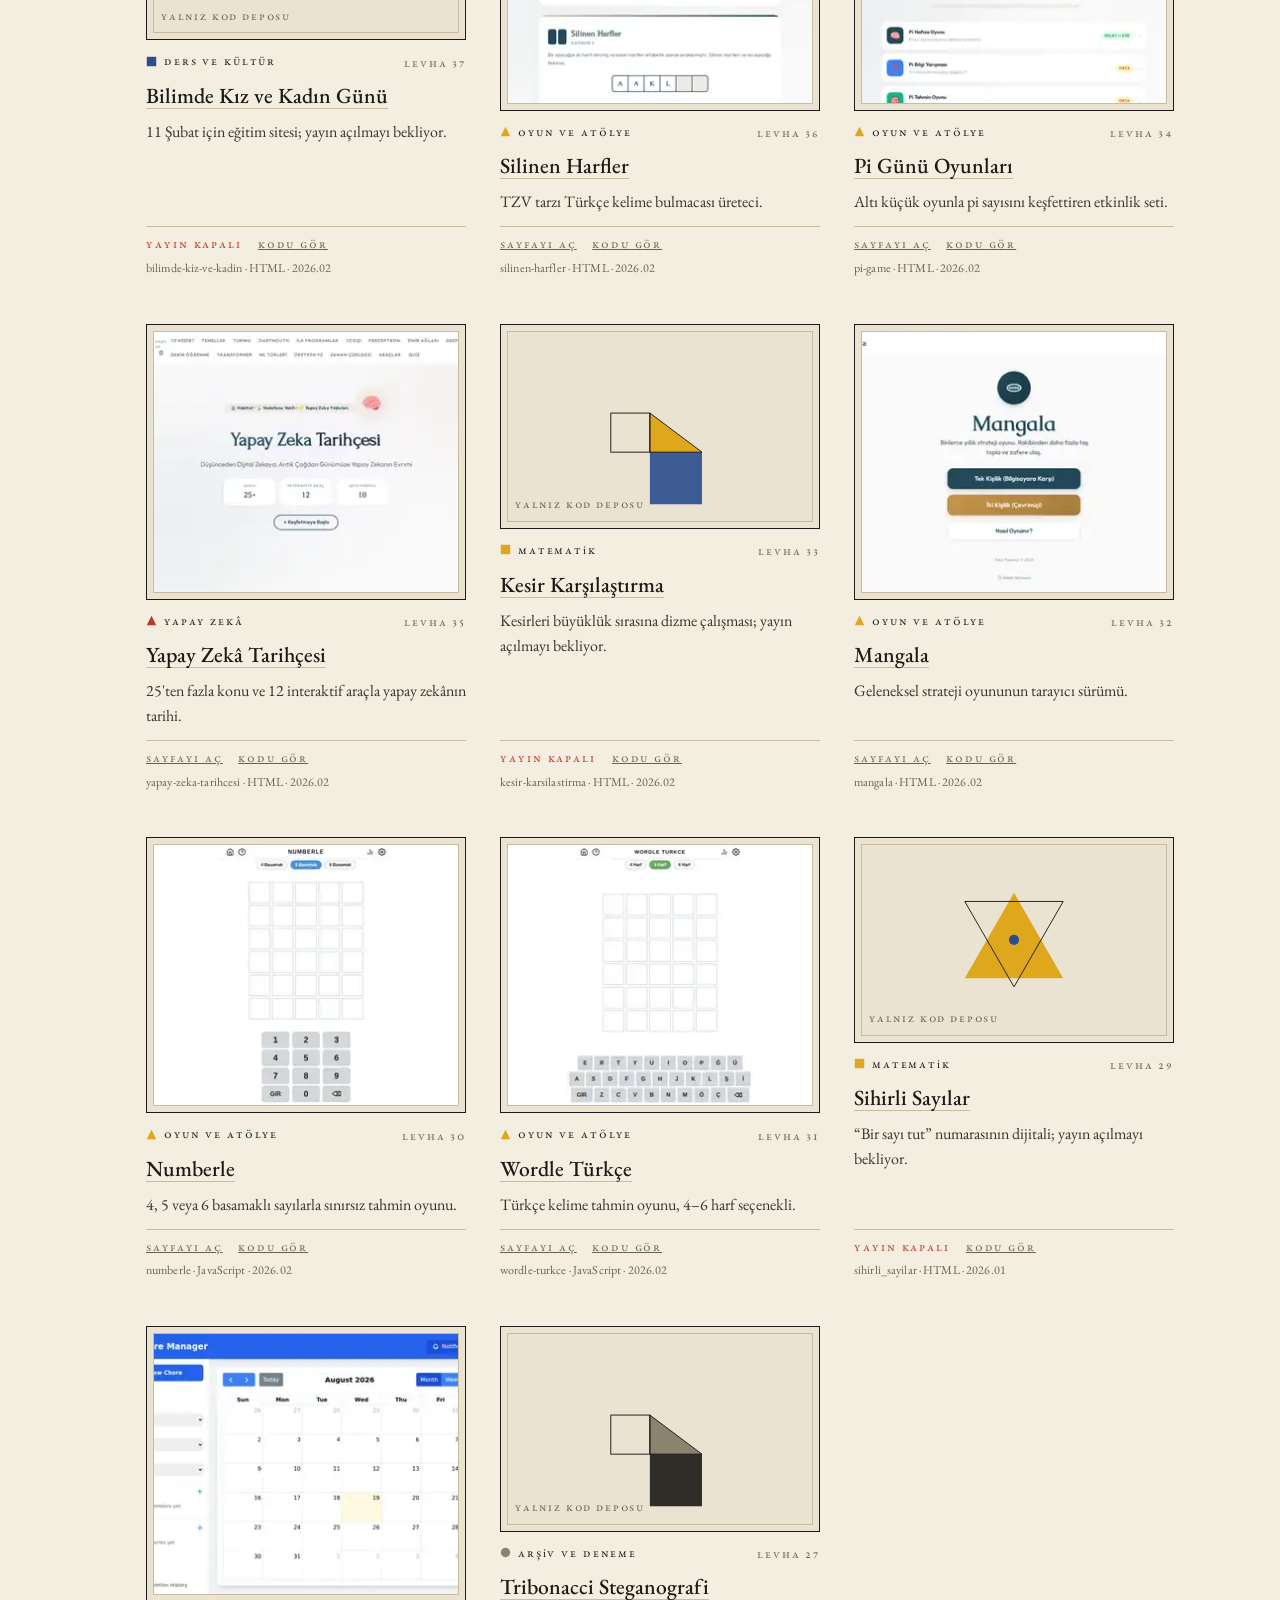
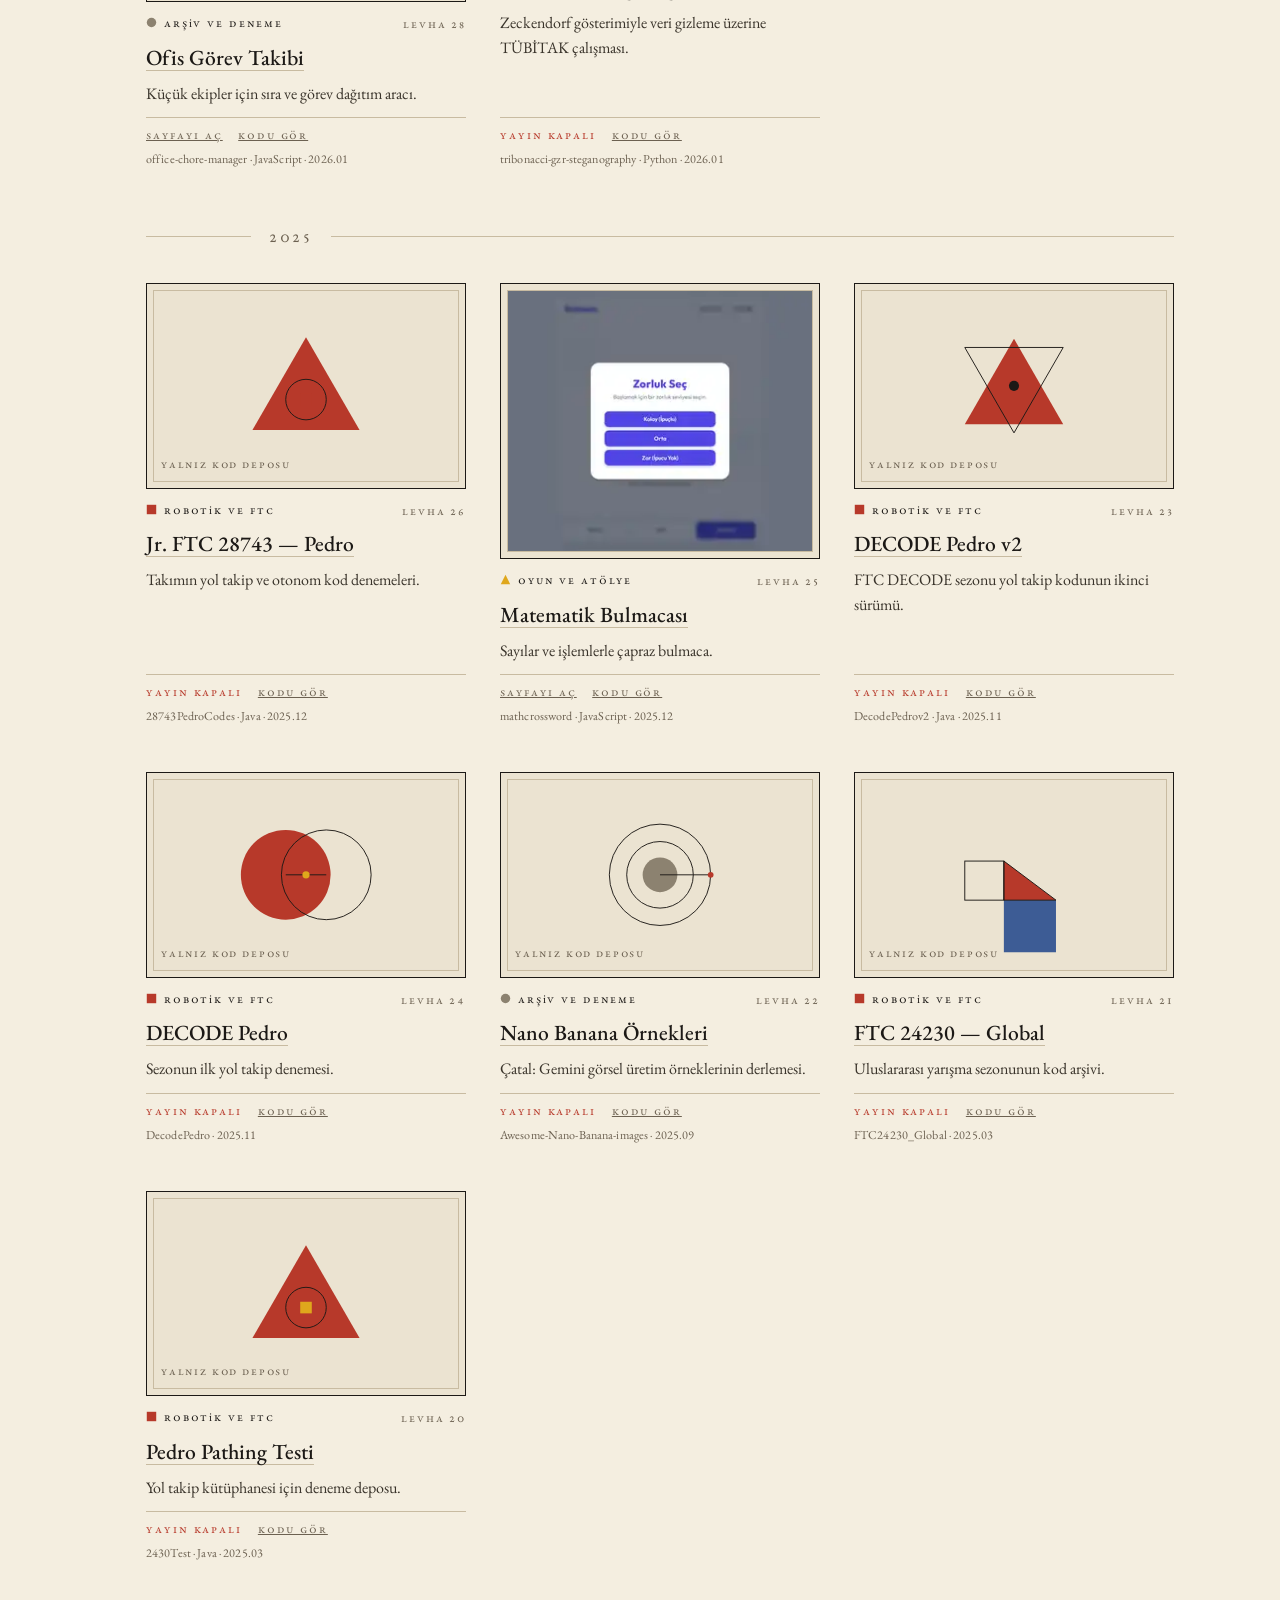
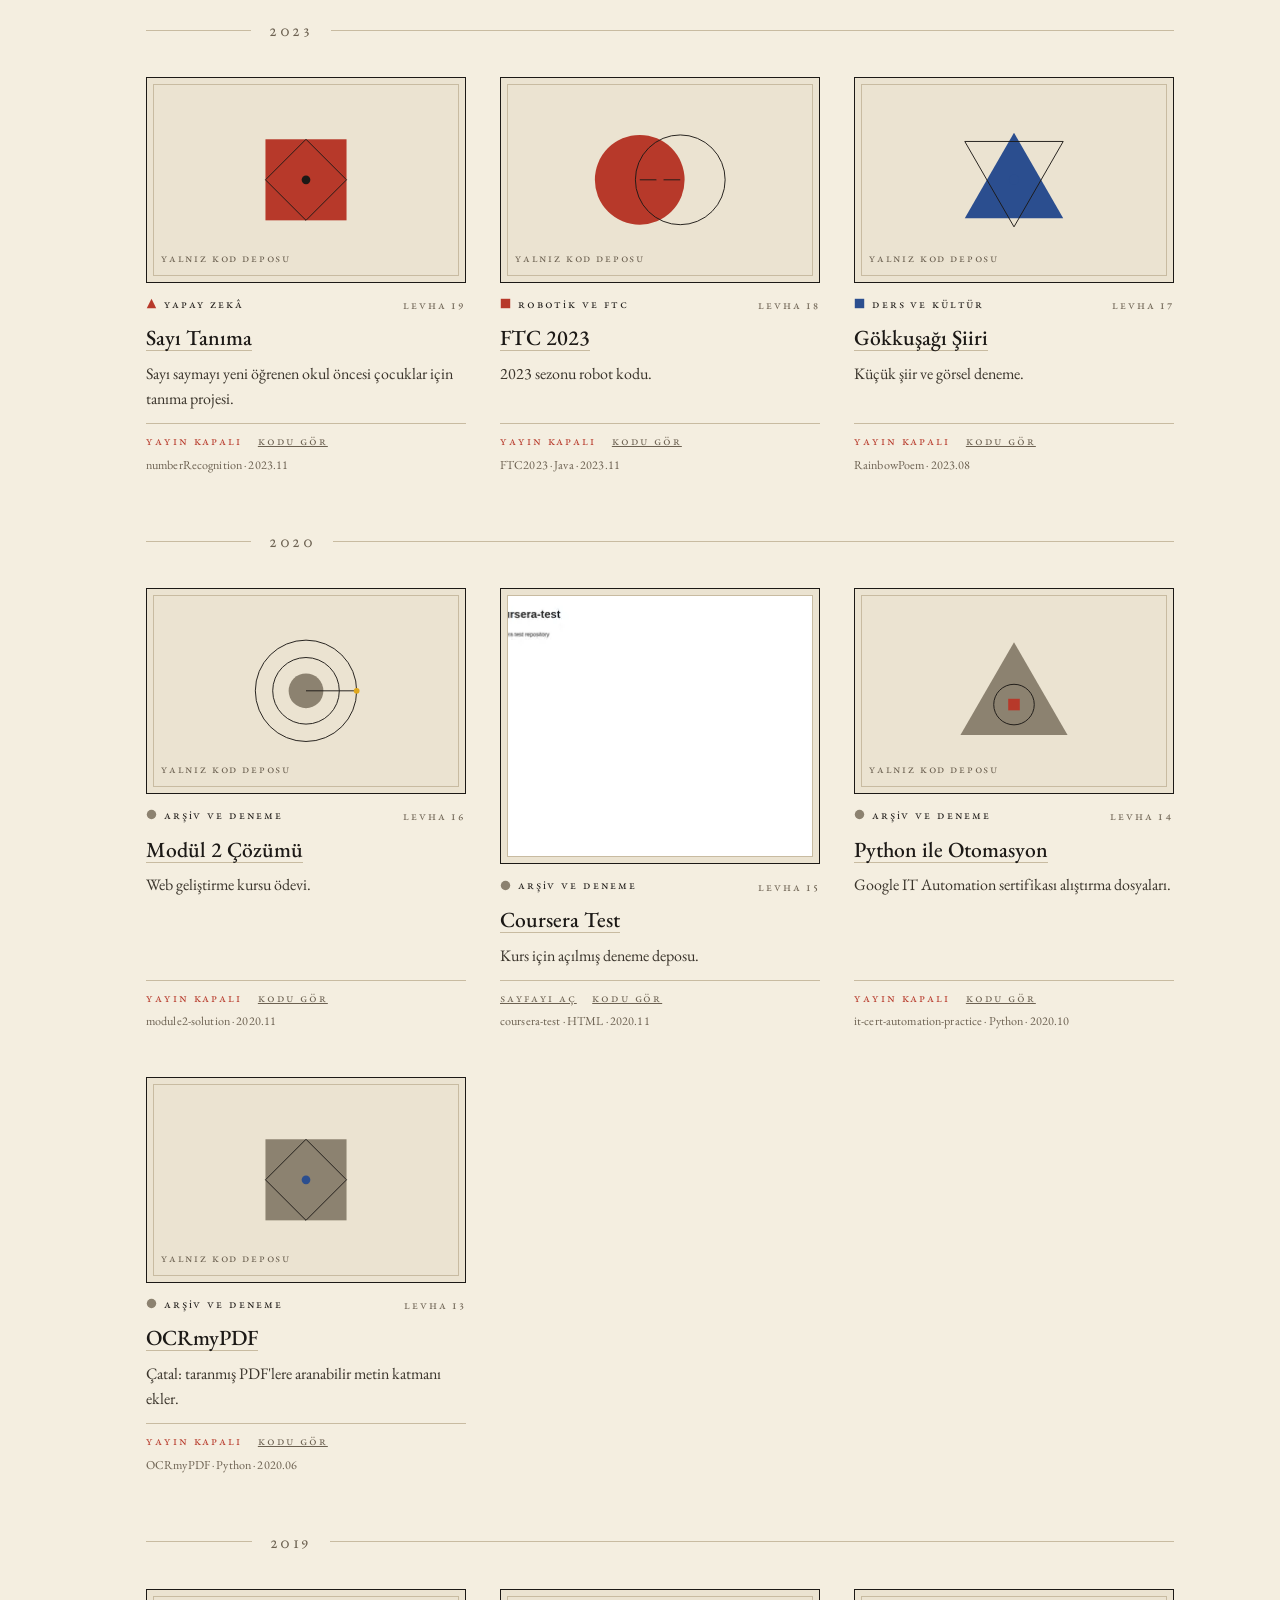
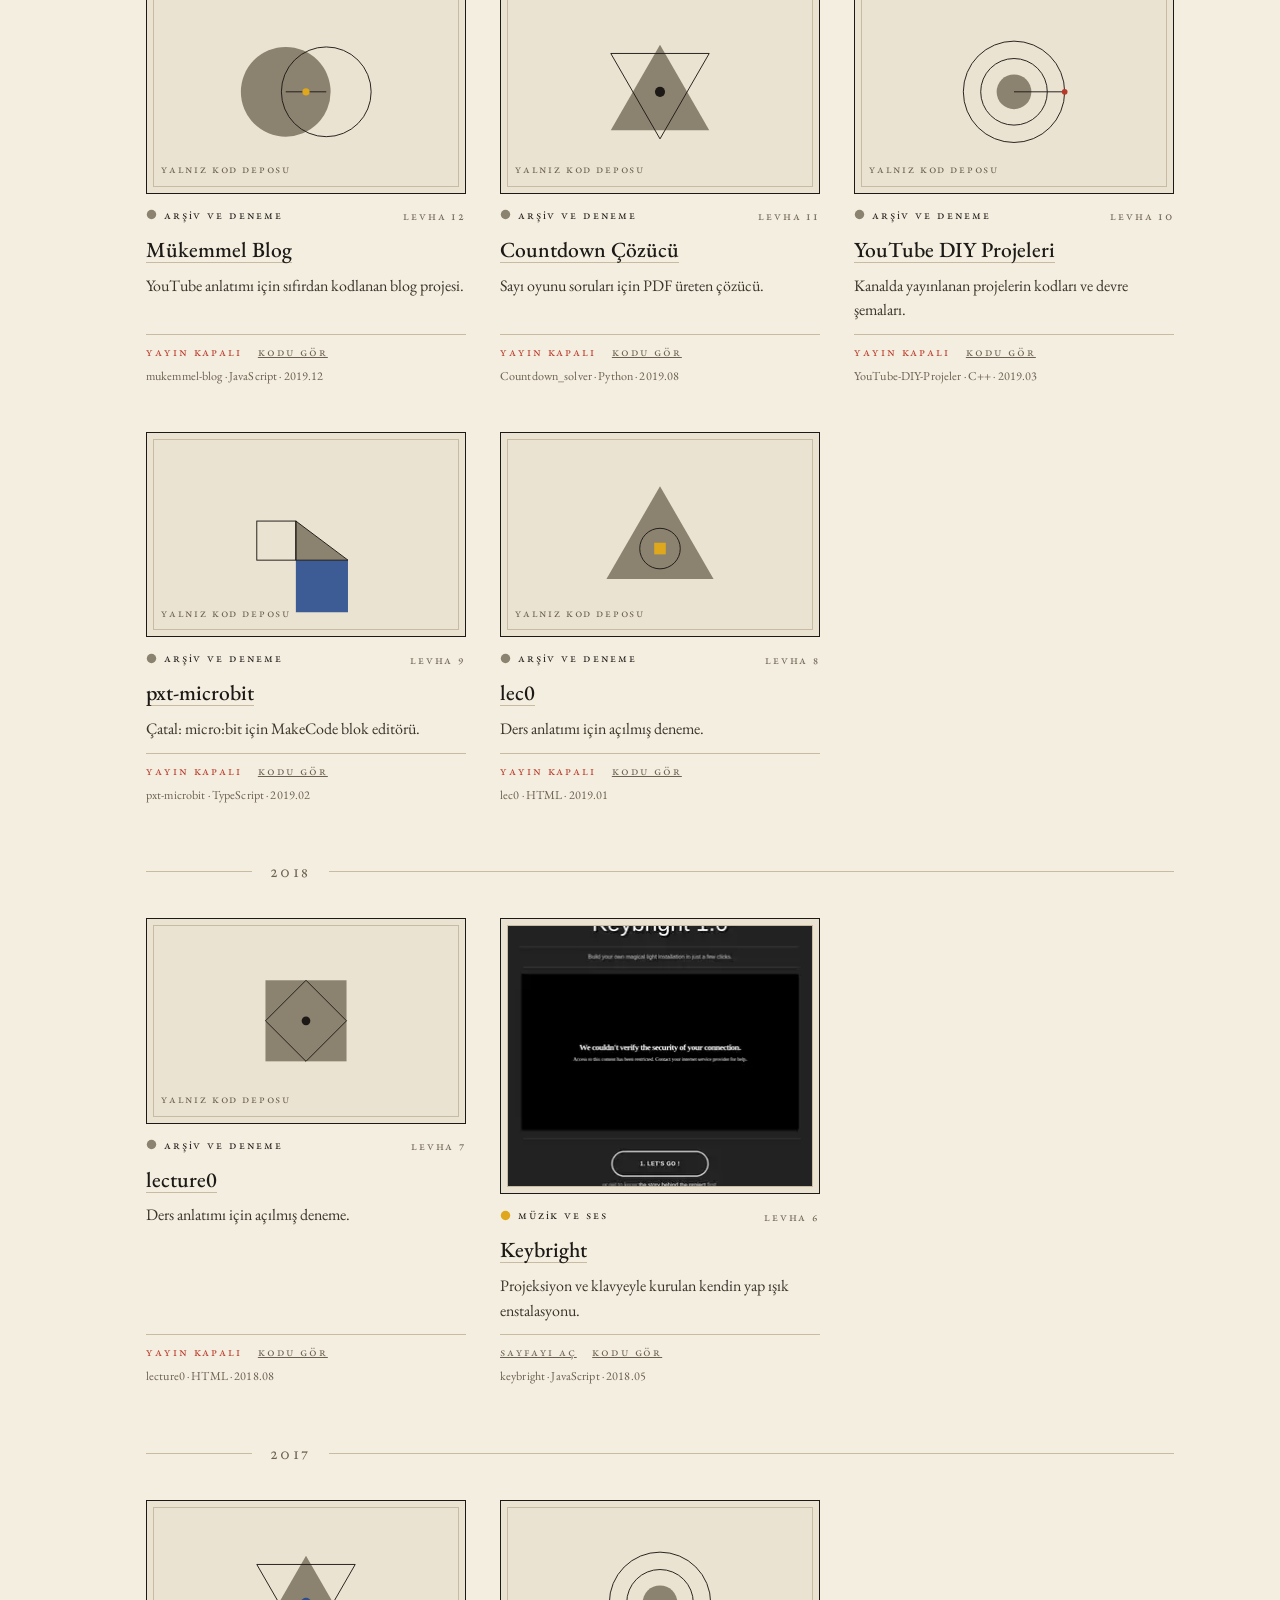
==== commit 6ea6f3ee: "Görsel ayrıntılar: kart alt satırı, vitrin meta satırı, küçük yazı tabanı - Levha alt satırında depo" ====
--- a/index.html
+++ b/index.html
@@ -99,18 +99,18 @@
   border:1px solid var(--rule)}
 .frame.blank{background:var(--paper2);position:relative}
 .frame.blank svg{display:block;width:100%;height:auto;border:1px solid var(--rule)}
-.frame.blank span{position:absolute;left:14px;bottom:14px;font-size:.7rem;color:var(--muted)}
+.frame.blank span{position:absolute;left:14px;bottom:14px;font-size:.76rem;color:var(--muted)}
 .frame.blank.pending span{color:var(--red)}
-.pl-meta{display:flex;justify-content:space-between;align-items:baseline;gap:12px;font-size:.74rem;color:var(--muted)}
+.pl-meta{display:flex;justify-content:space-between;align-items:baseline;gap:12px;font-size:.78rem;color:var(--muted)}
 .pl-meta .cat{display:inline-flex;align-items:center;gap:7px;color:var(--ink)}
 .plate h3{margin:0;font-weight:500;font-size:1.35rem;line-height:1.2}
 .plate h3 a{text-decoration:none;background-image:linear-gradient(var(--rule),var(--rule));
   background-size:100% 1px;background-repeat:no-repeat;background-position:0 100%;transition:background-size .25s}
 .plate h3 a:hover{background-image:linear-gradient(var(--ink),var(--ink))}
 .plate p{margin:0;font-size:1rem;color:#3A342B}
-.plate .fine{font-size:.78rem;color:var(--muted);margin-top:auto;padding-top:7px;border-top:1px solid var(--rule)}
-.plate .fine a{margin-right:1em;font-size:.74rem}
-.plate .fine .slug{font-size:.72rem;letter-spacing:.01em;white-space:nowrap}
+.plate .fine{font-size:.8rem;color:var(--muted);margin-top:auto;padding-top:7px;border-top:1px solid var(--rule)}
+.plate .fine a{margin-right:1em;font-size:.78rem}
+.plate .fine .slug{display:block;margin-top:5px;font-size:.76rem;letter-spacing:.01em;overflow:hidden;text-overflow:ellipsis;white-space:nowrap}
 .plate .off{color:var(--red);margin-right:1em}
 
 .empty{padding:70px 0 90px;text-align:center;color:var(--muted);font-style:italic}
@@ -128,7 +128,8 @@
 .hero>a{display:block}
 .hero img{display:block;width:100%;height:100%;object-fit:cover;object-position:top center;border-right:1px solid var(--ink)}
 .hero .tx{padding:30px 30px 24px;display:flex;flex-direction:column}
-.hero .tx .k{font-size:.74rem;color:var(--muted);display:inline-flex;align-items:center;gap:7px}
+.hero .tx .k{font-size:.78rem;color:var(--muted);display:inline-flex;align-items:center;gap:7px}
+.hero .meta{margin-top:14px;font-size:.8rem;color:var(--muted)}
 .hero h2{font-weight:500;font-size:1.9rem;margin:8px 0 10px;line-height:1.15}
 .hero h2 a{text-decoration:none}
 .hero p{margin:0;font-size:1.02rem;color:#3A342B}
@@ -151,7 +152,7 @@
 .lrow .t a:hover{border-bottom:1px solid var(--ink)}
 .lrow .d{color:var(--muted);font-size:.9rem;font-style:italic;overflow:hidden;text-overflow:ellipsis;white-space:nowrap;max-width:36ch}
 .lrow .dots{flex:1;border-bottom:1px dotted var(--rule);transform:translateY(-4px);min-width:24px}
-.lrow .m{font-size:.76rem;color:var(--muted);white-space:nowrap}
+.lrow .m{font-size:.8rem;color:var(--muted);white-space:nowrap}
 .lrow .m a{margin:0}
 .lrow .m .on{color:var(--red)}
 .plates.aslist .yearrow{display:flex;margin:26px 0 4px}
@@ -373,6 +374,7 @@
         <span class="k sc">${glyph(h.c,11)} ${CATS[h.c][0]} · levha ${h.no}</span>
         <h2><a href="${hu.live}" target="_blank" rel="noopener">${h.t}</a></h2>
         <p>${h.d}</p>
+        <p class="meta sc" lang="en">${h.n}${h.l&&h.l!=="—"?" · "+h.l:""} · ${h.u.slice(0,7).replace("-",".")}</p>
         <p class="go sc"><a href="${hu.live}" target="_blank" rel="noopener" style="color:var(--red)">sayfayı aç</a><a href="${hu.repo}" target="_blank" rel="noopener">kodu gör</a></p>
       </div>
     </div>
@@ -448,7 +450,7 @@
         <p class="fine">
           ${r.v?`<a class="sc" href="${live}" target="_blank" rel="noopener">sayfayı aç</a>`:`<span class="sc off">yayın kapalı</span> `}
           <a class="sc" href="${repo}" target="_blank" rel="noopener">kodu gör</a>
-          <span class="slug" lang="en">· ${r.n}${r.l&&r.l!=="—"?" · "+r.l:""} · ${r.u.slice(0,7).replace("-",".")}</span>
+          <span class="slug" lang="en">${r.n}${r.l&&r.l!=="—"?" · "+r.l:""} · ${r.u.slice(0,7).replace("-",".")}</span>
         </p>`;
     }
     wrap.append(li);
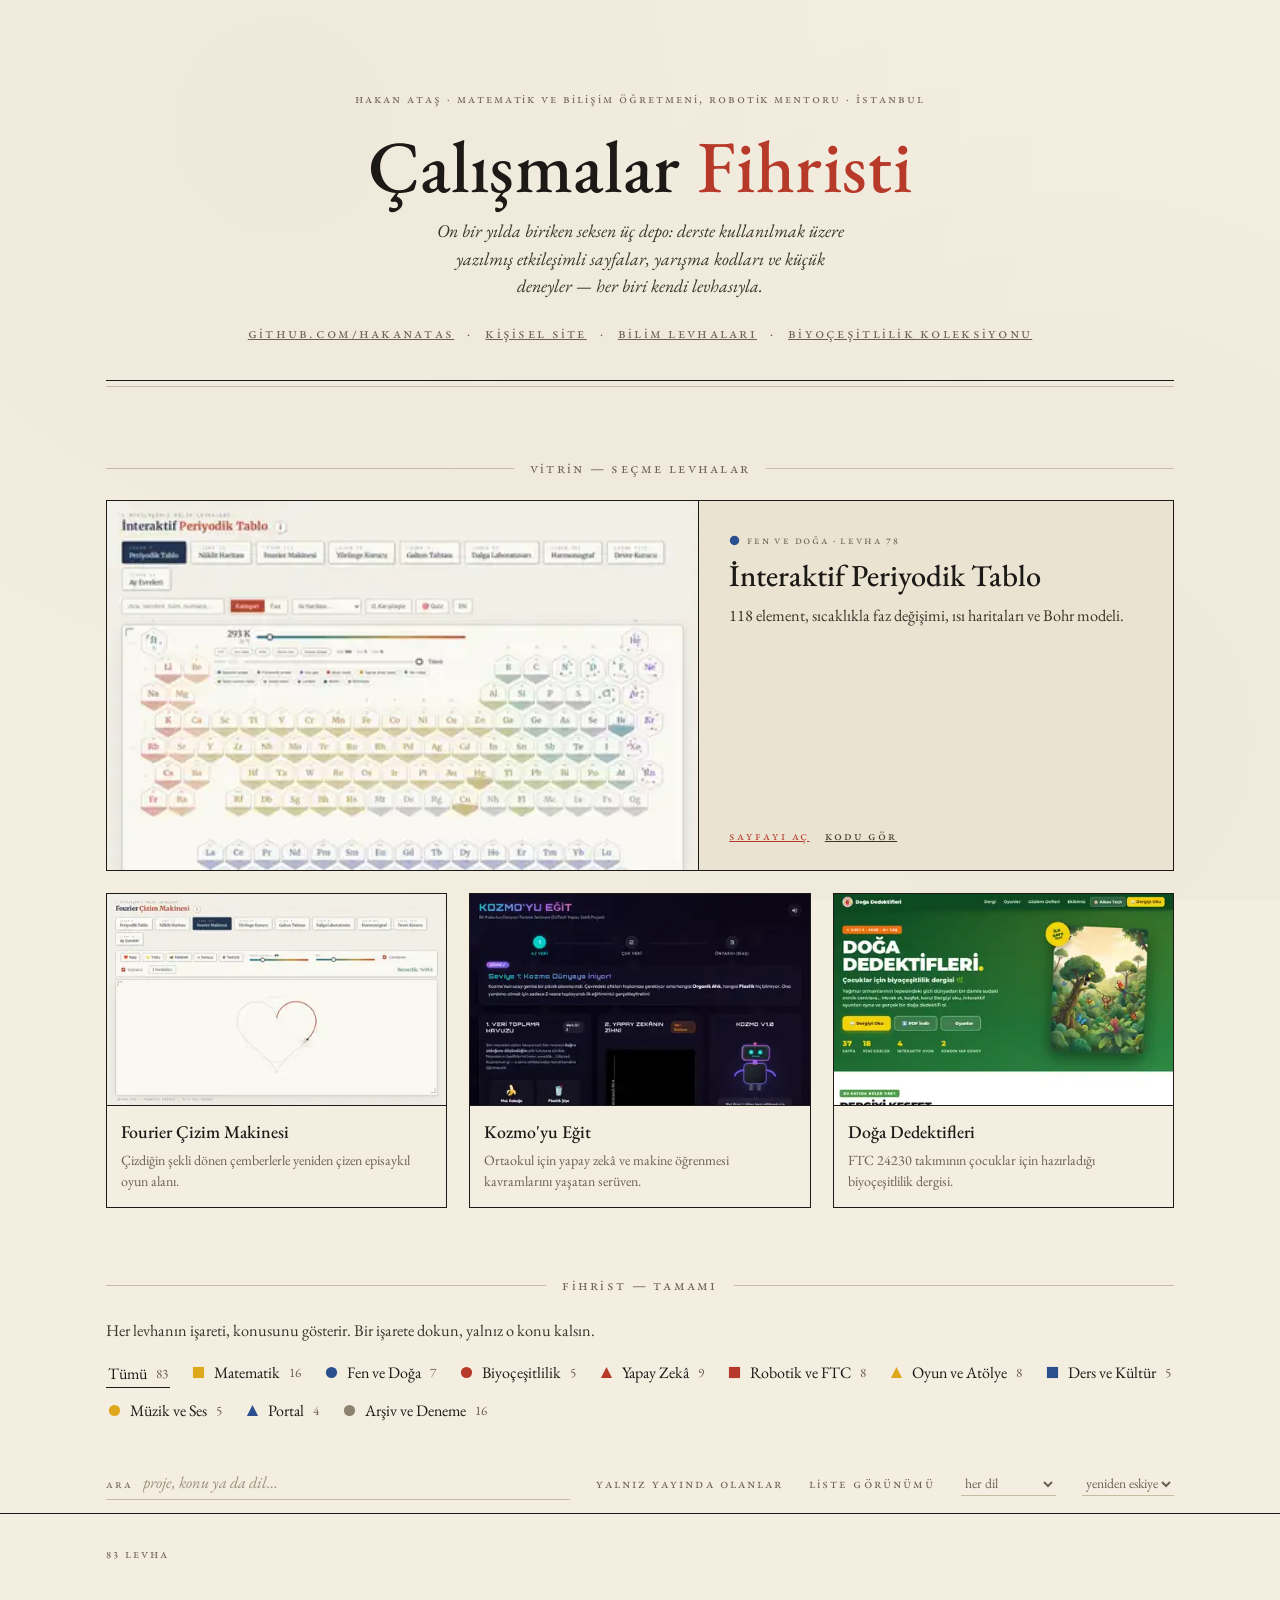
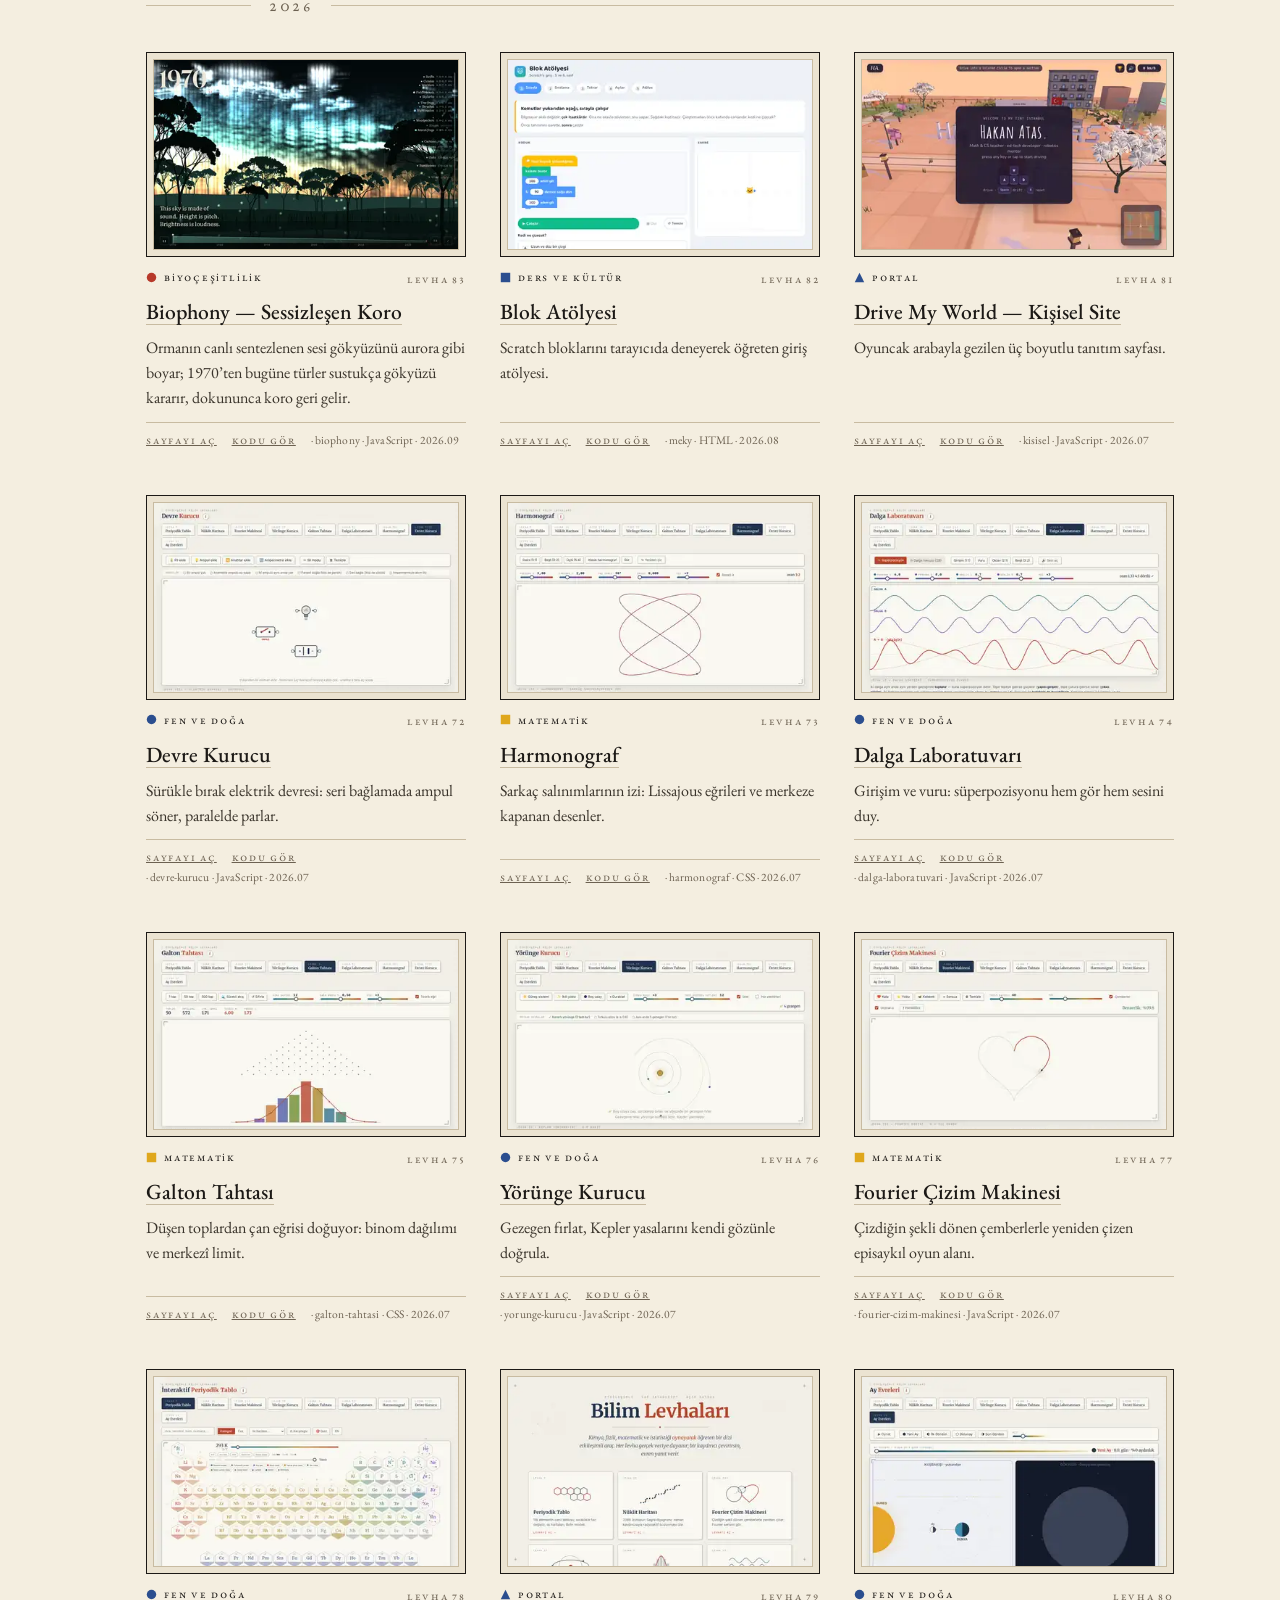
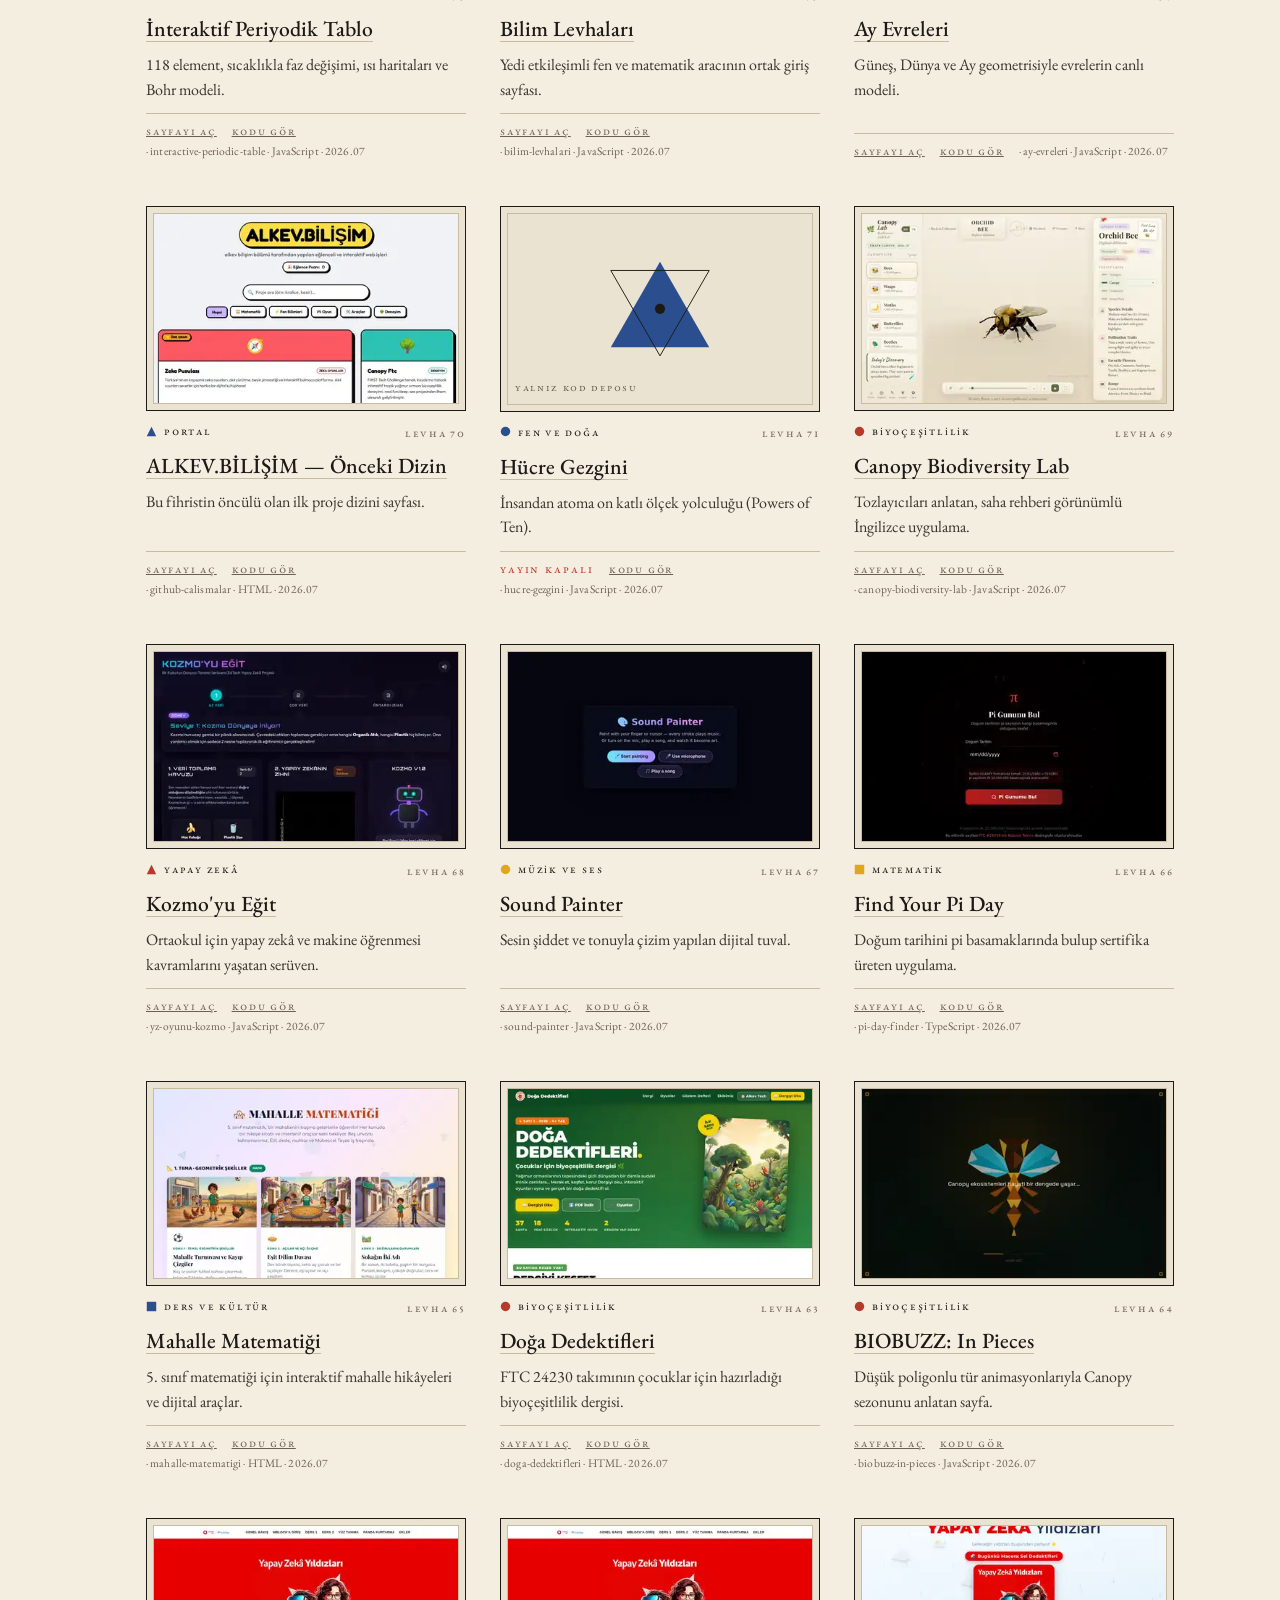
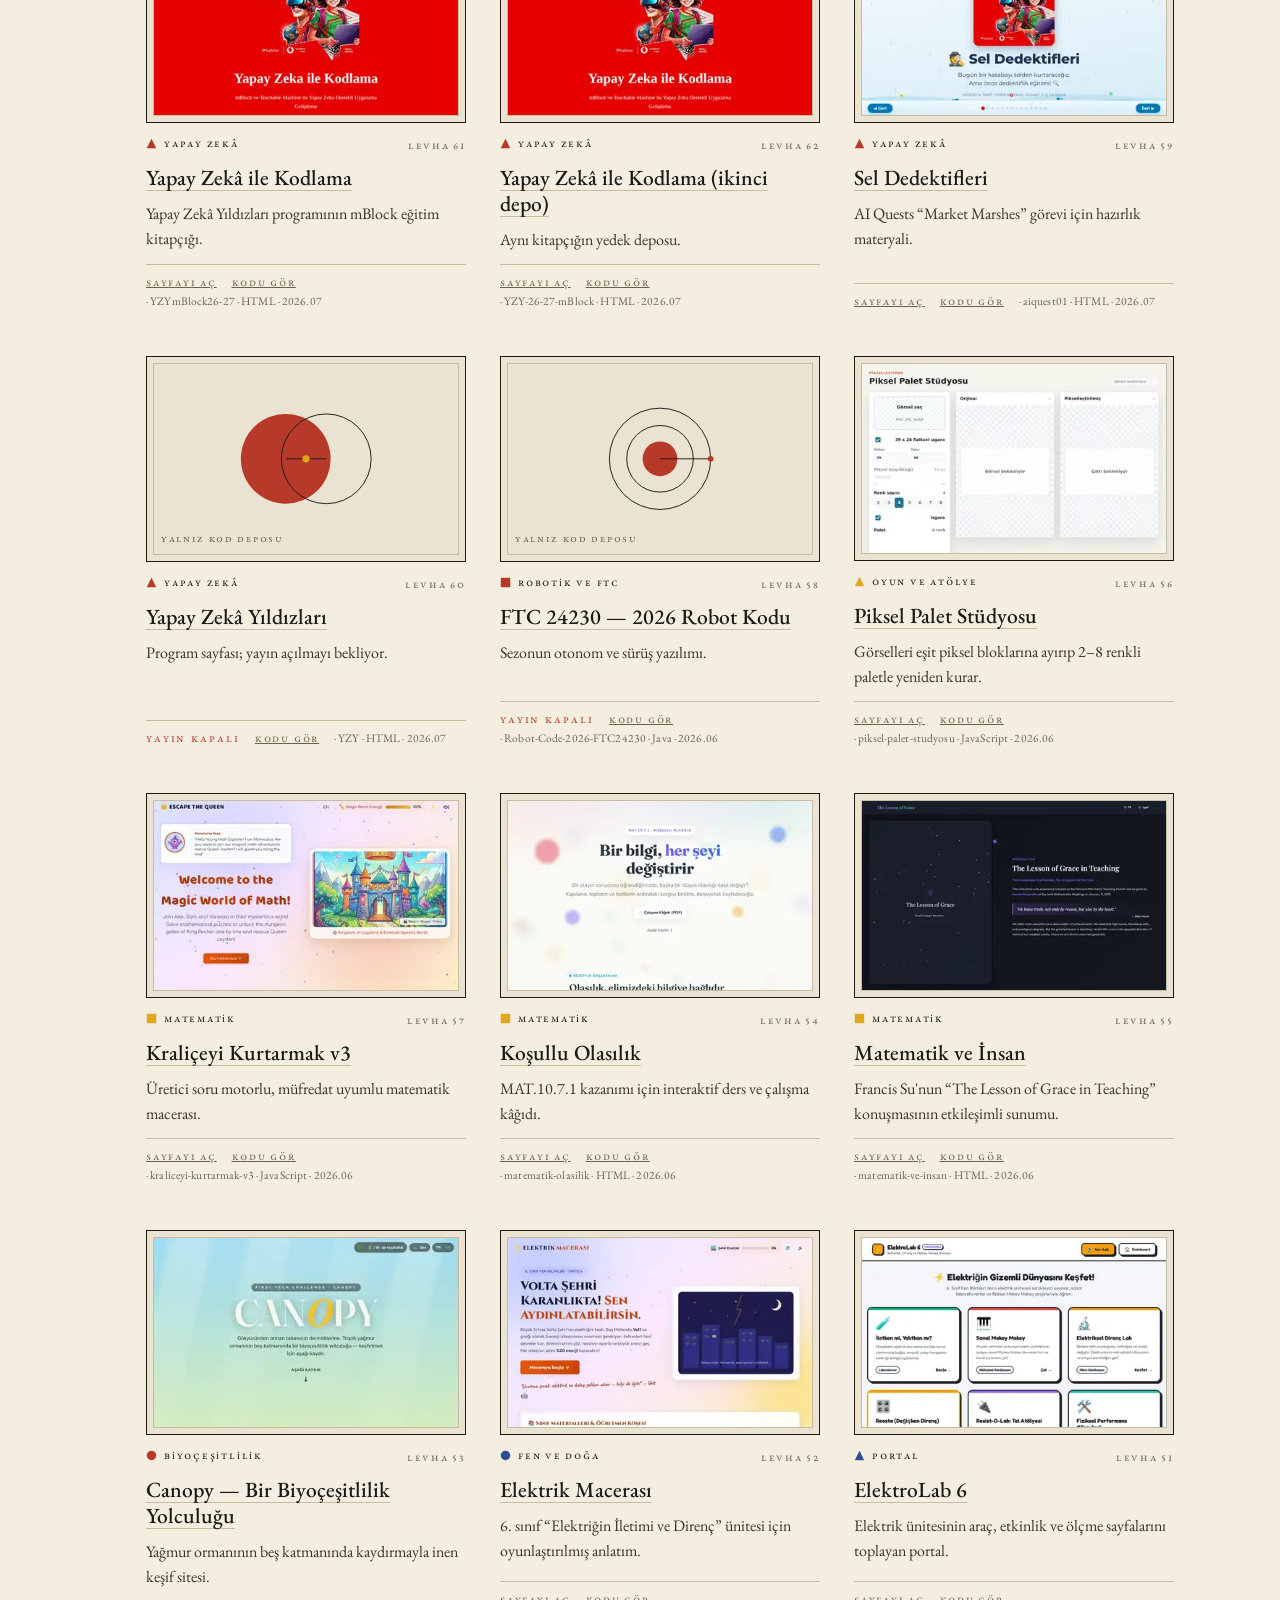
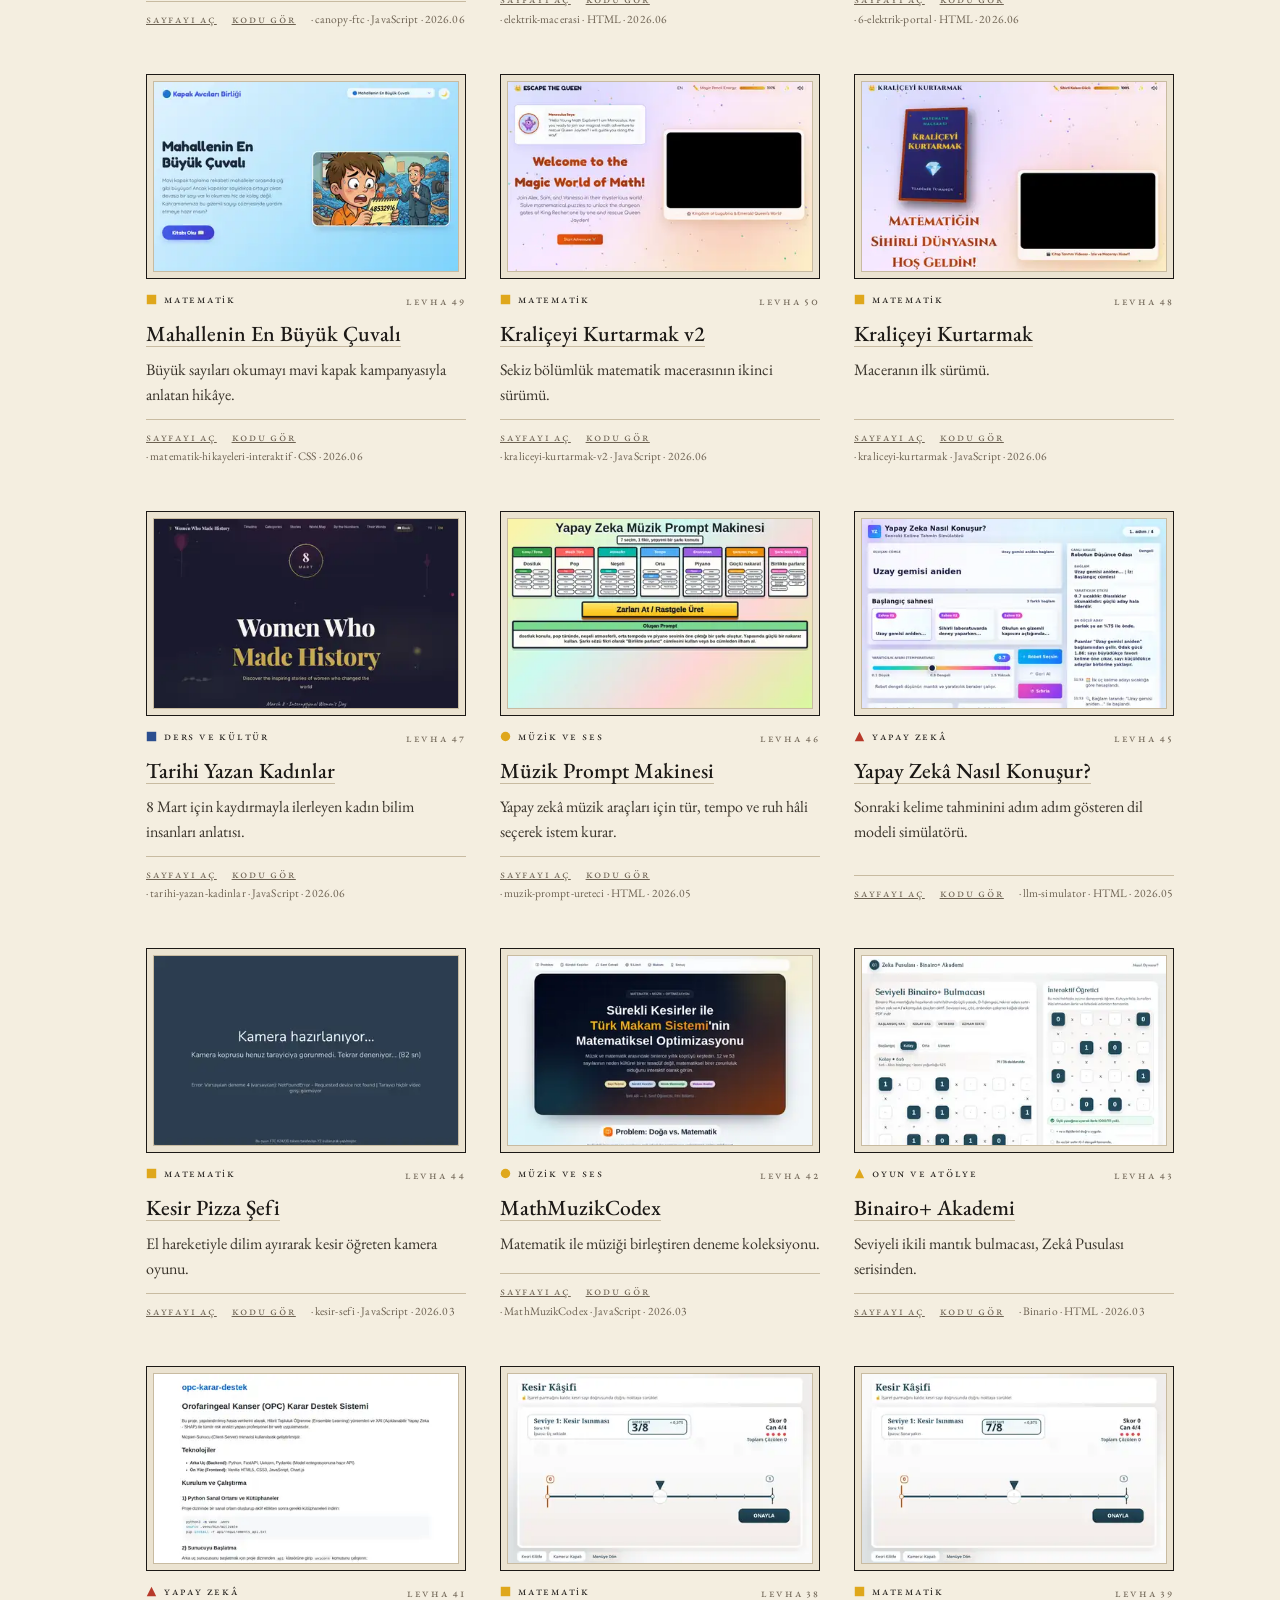
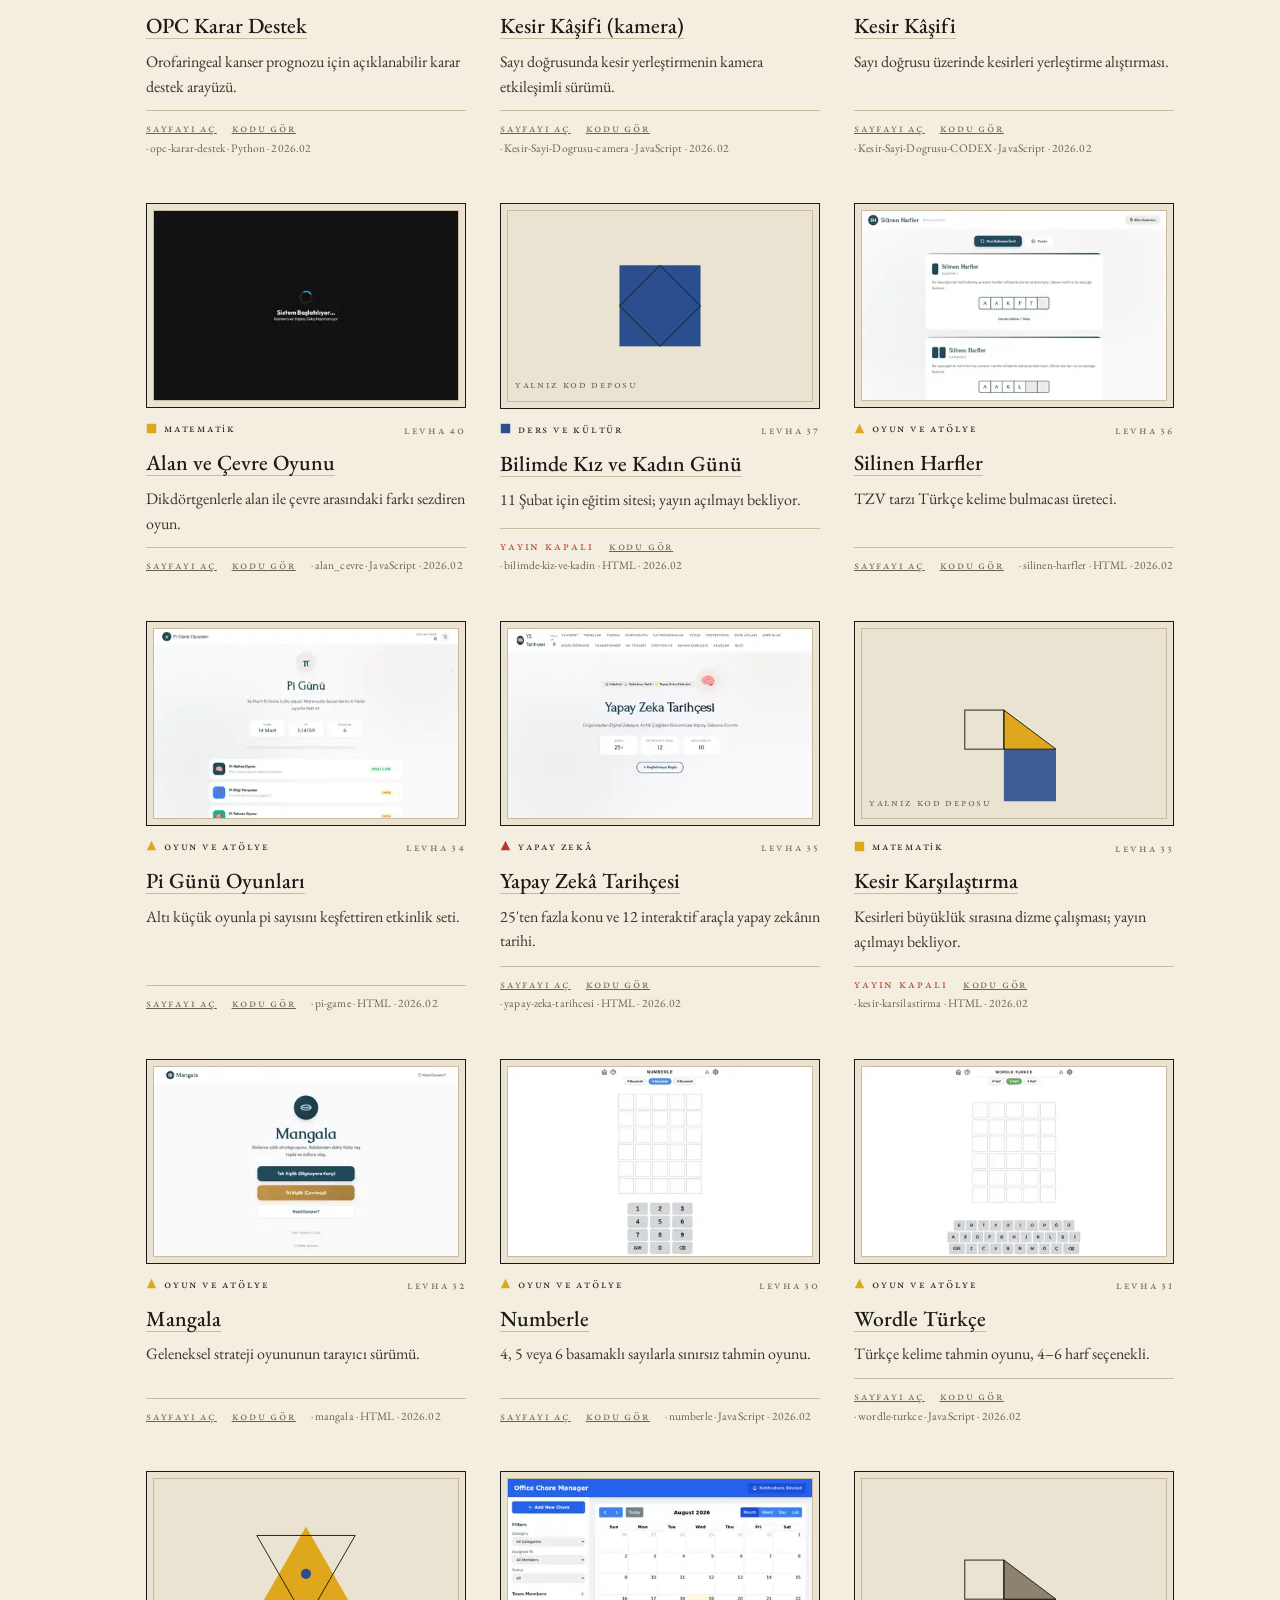
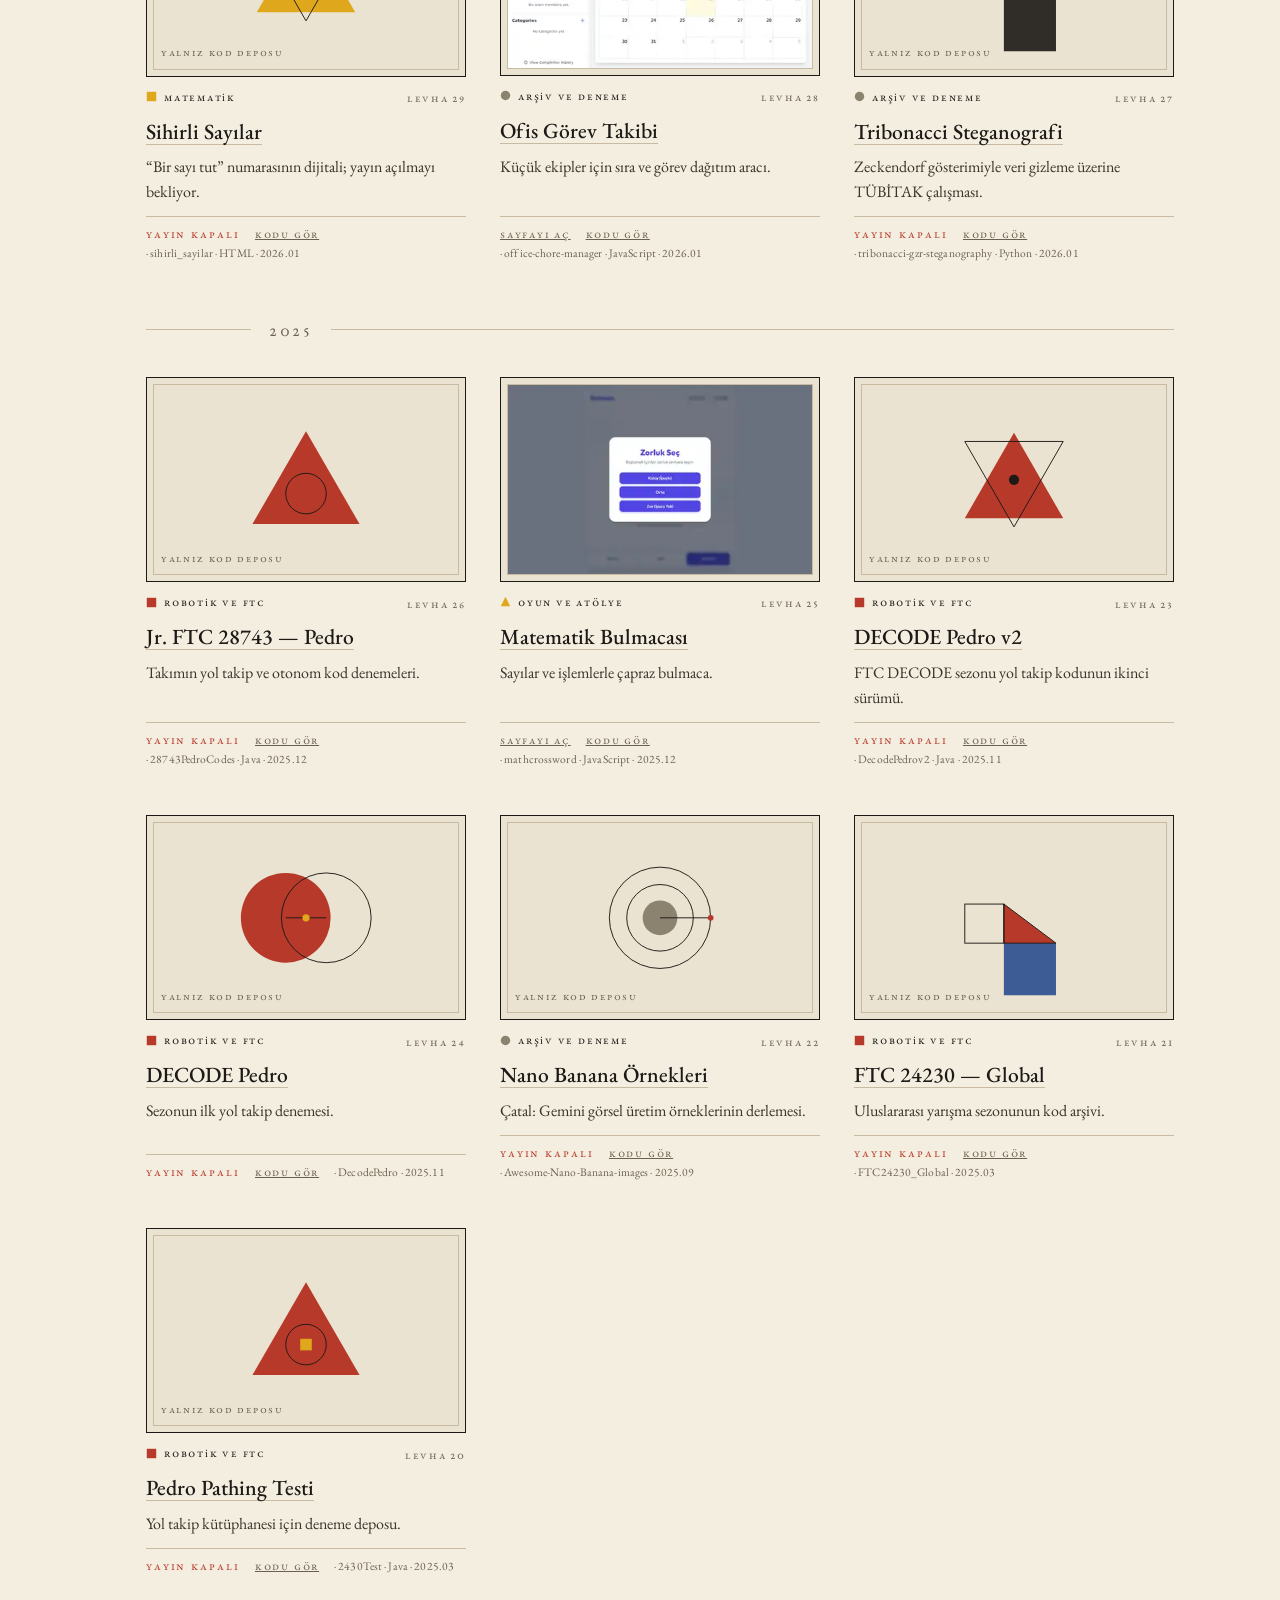
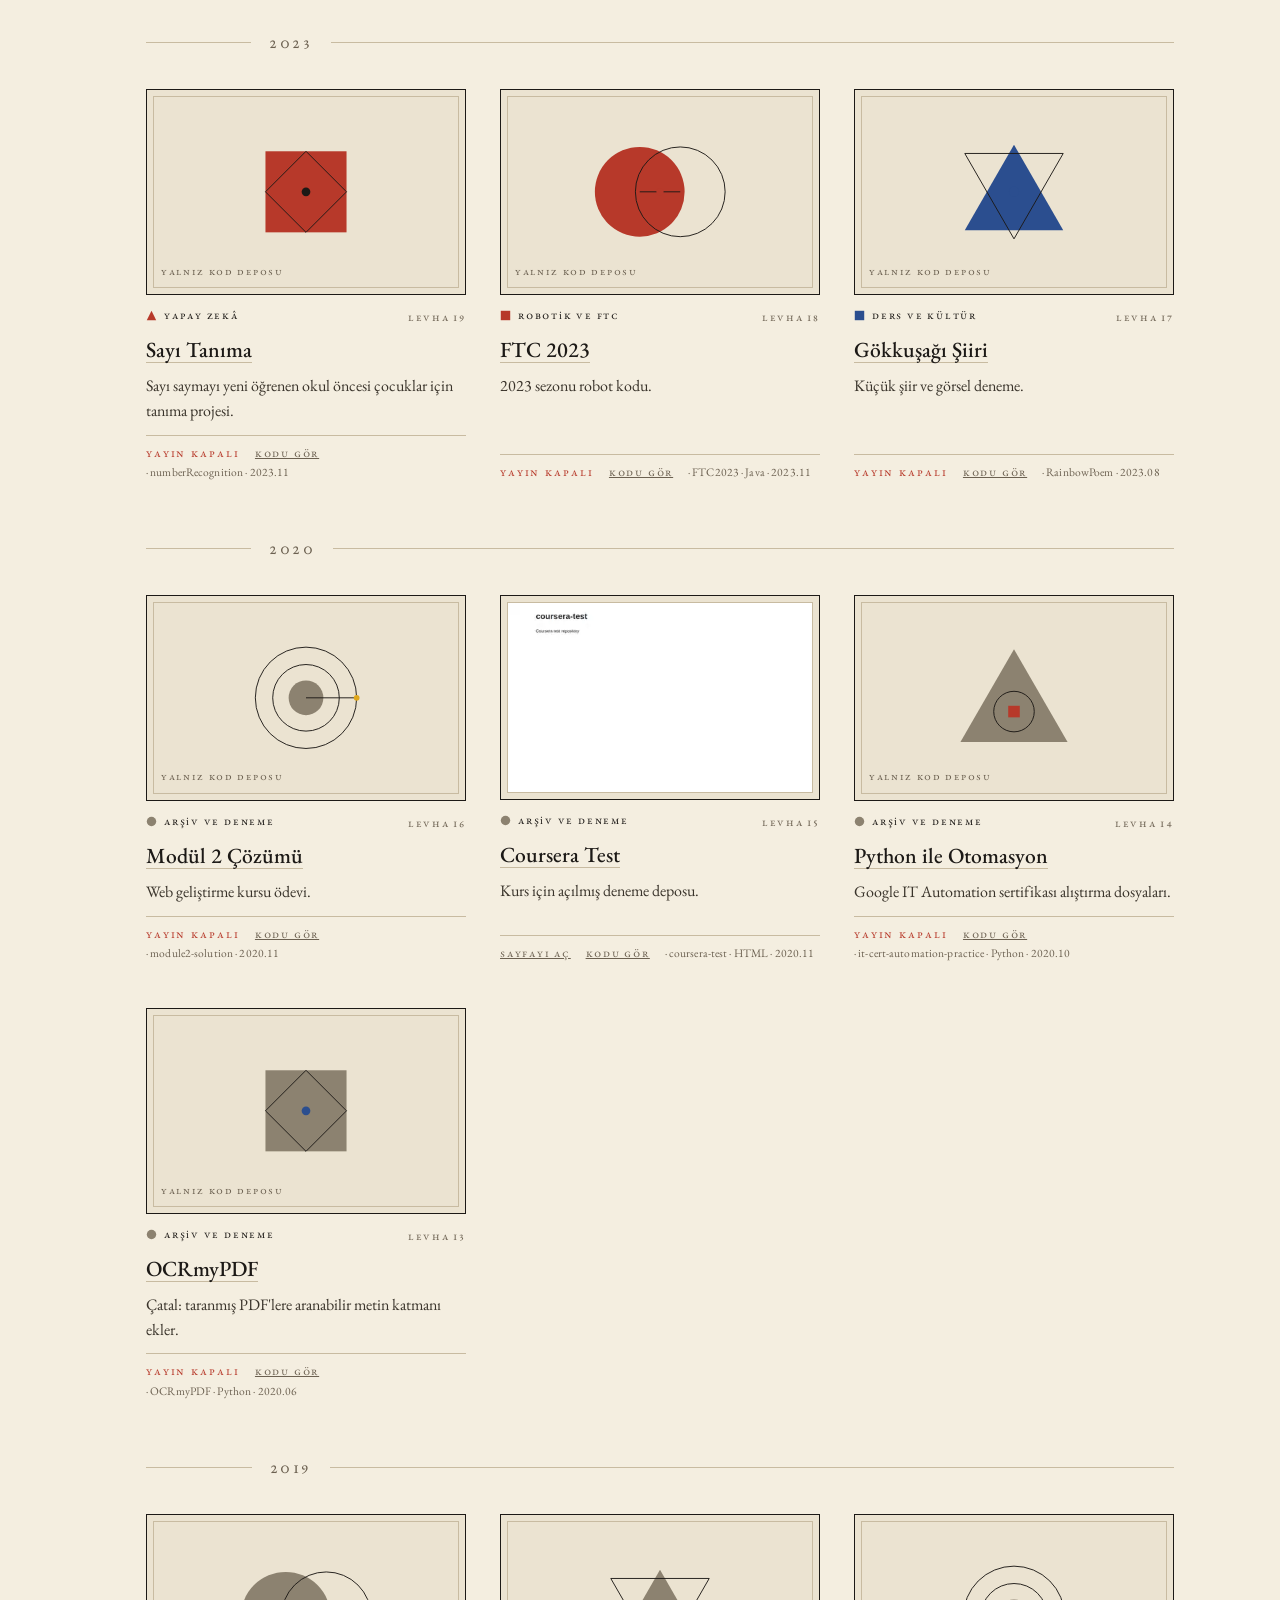
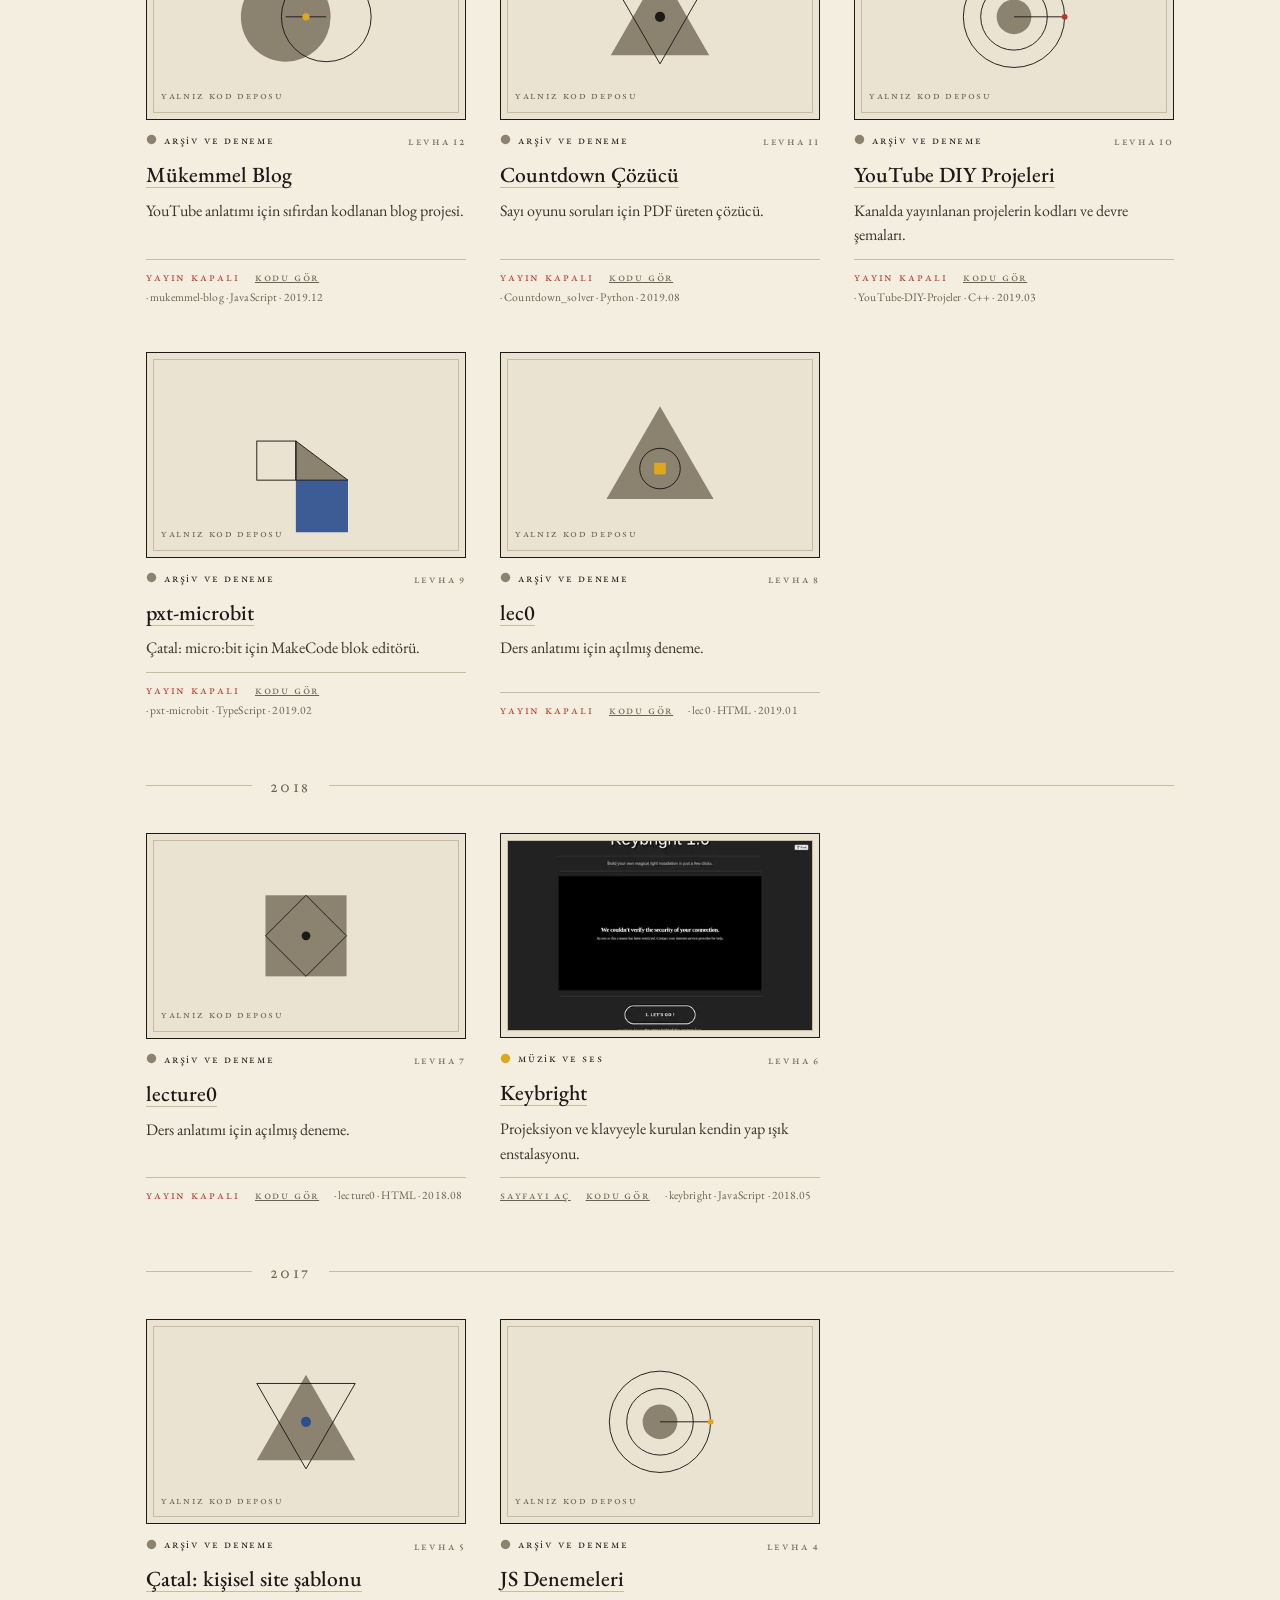
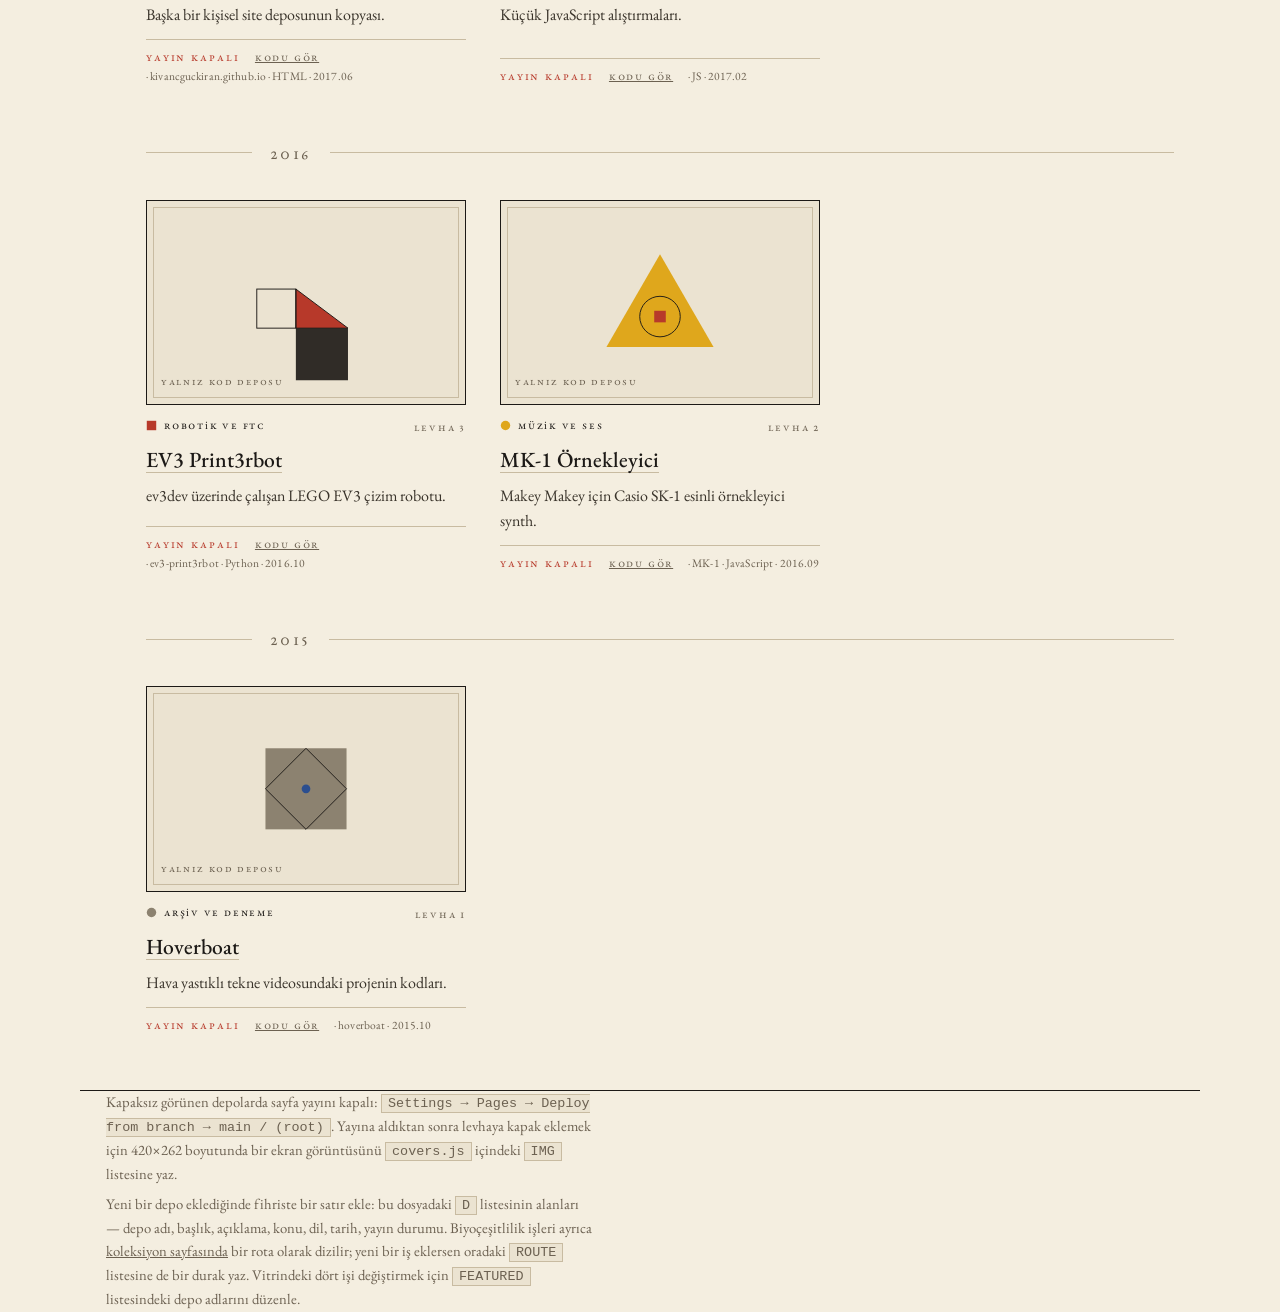
==== commit bc81e9bb: "Add files via upload" ====
--- a/index.html
+++ b/index.html
@@ -5,24 +5,14 @@
 <meta name="viewport" content="width=device-width, initial-scale=1">
 <title>Çalışmalar Fihristi — Hakan Ataş</title>
 <meta name="description" content="Hakan Ataş'ın GitHub çalışmalarının levha levha fihristi: matematik, fen, yapay zekâ, robotik ve oyun projeleri; her birinin canlı sayfası ve kodu.">
-<meta name="author" content="Hakan Ataş">
 <link rel="canonical" href="https://hakanatas.github.io/github-calismalar/">
 <meta name="theme-color" content="#F4EEE0">
 <meta property="og:type" content="website">
-<meta property="og:site_name" content="Çalışmalar Fihristi">
 <meta property="og:title" content="Çalışmalar Fihristi — Hakan Ataş">
 <meta property="og:description" content="On bir yılda biriken depolar: derste kullanılan etkileşimli sayfalar, yarışma kodları ve küçük deneyler — her biri kendi levhasıyla.">
 <meta property="og:url" content="https://hakanatas.github.io/github-calismalar/">
-<meta property="og:image" content="https://hakanatas.github.io/github-calismalar/kapak/og.jpg">
-<meta property="og:image:width" content="1200">
-<meta property="og:image:height" content="630">
-<meta property="og:image:alt" content="Çalışmalar Fihristi — seçme levha kapaklarından bir mozaik">
 <meta property="og:locale" content="tr_TR">
-<meta name="twitter:card" content="summary_large_image">
-<meta name="twitter:image" content="https://hakanatas.github.io/github-calismalar/kapak/og.jpg">
-<script type="application/ld+json">
-{"@context":"https://schema.org","@type":"CollectionPage","name":"Çalışmalar Fihristi","inLanguage":"tr","url":"https://hakanatas.github.io/github-calismalar/","description":"Hakan Ataş'ın GitHub çalışmalarının fihristi: matematik, fen, yapay zekâ, robotik ve oyun projeleri.","author":{"@type":"Person","name":"Hakan Ataş","jobTitle":"Matematik ve bilişim öğretmeni","url":"https://hakanatas.github.io/kisisel/","sameAs":["https://github.com/hakanatas"]}}
-</script>
+<meta name="twitter:card" content="summary">
 <link rel="icon" href="data:image/svg+xml,%3Csvg xmlns='http://www.w3.org/2000/svg' viewBox='0 0 64 64'%3E%3Crect width='64' height='64' fill='%23F4EEE0'/%3E%3Ccircle cx='22' cy='24' r='11' fill='%232B4E8F'/%3E%3Cpolygon points='43,13 54,35 32,35' fill='%23B7392A'/%3E%3Crect x='18' y='40' width='20' height='11' fill='%23DFA71C'/%3E%3C/svg%3E">
 <link rel="preconnect" href="https://fonts.googleapis.com">
 <link rel="preconnect" href="https://fonts.gstatic.com" crossorigin>
@@ -46,8 +36,6 @@
 .wrap{max-width:1120px;margin:0 auto;padding:0 26px;position:relative;z-index:2}
 a{color:inherit}
 .sc{font-variant:all-small-caps;letter-spacing:.15em}
-.skip{position:absolute;left:-9999px;top:12px;z-index:100;background:var(--paper);border:1px solid var(--ink);padding:8px 14px;text-decoration:none}
-.skip:focus{left:12px}
 
 /* ---------- masthead ---------- */
 .masthead{text-align:center;padding:76px 0 34px}
@@ -99,20 +87,21 @@
   border:1px solid var(--rule)}
 .frame.blank{background:var(--paper2);position:relative}
 .frame.blank svg{display:block;width:100%;height:auto;border:1px solid var(--rule)}
-.frame.blank span{position:absolute;left:14px;bottom:14px;font-size:.76rem;color:var(--muted)}
-.frame.blank.pending span{color:var(--red)}
-.pl-meta{display:flex;justify-content:space-between;align-items:baseline;gap:12px;font-size:.78rem;color:var(--muted)}
+.frame.blank span{position:absolute;left:14px;bottom:14px;font-size:.7rem;color:var(--muted)}
+.pl-meta{display:flex;justify-content:space-between;align-items:baseline;gap:12px;font-size:.74rem;color:var(--muted)}
 .pl-meta .cat{display:inline-flex;align-items:center;gap:7px;color:var(--ink)}
 .plate h3{margin:0;font-weight:500;font-size:1.35rem;line-height:1.2}
 .plate h3 a{text-decoration:none;background-image:linear-gradient(var(--rule),var(--rule));
   background-size:100% 1px;background-repeat:no-repeat;background-position:0 100%;transition:background-size .25s}
 .plate h3 a:hover{background-image:linear-gradient(var(--ink),var(--ink))}
 .plate p{margin:0;font-size:1rem;color:#3A342B}
-.plate .fine{font-size:.8rem;color:var(--muted);margin-top:auto;padding-top:7px;border-top:1px solid var(--rule)}
-.plate .fine a{margin-right:1em;font-size:.78rem}
-.plate .fine .slug{display:block;margin-top:5px;font-size:.76rem;letter-spacing:.01em;overflow:hidden;text-overflow:ellipsis;white-space:nowrap}
+.plate .fine{font-size:.78rem;color:var(--muted);margin-top:auto;padding-top:7px;border-top:1px solid var(--rule)}
+.plate .fine a{margin-right:1em;font-size:.74rem}
+.plate .fine .slug{font-size:.72rem;letter-spacing:.01em;white-space:nowrap}
 .plate .off{color:var(--red);margin-right:1em}
 
+.kolnote{margin:-6px 0 26px;padding:12px 16px;border-left:3px solid var(--red);background:var(--paper2);font-style:italic}
+.kolnote a{font-style:normal;border-bottom:1px solid var(--red);text-decoration:none}
 .empty{padding:70px 0 90px;text-align:center;color:var(--muted);font-style:italic}
 .empty button{display:block;margin:18px auto 0;font-family:var(--g);font-size:.95rem;background:none;border:0;border-bottom:1.5px solid var(--red);color:var(--ink);cursor:pointer;font-style:normal}
 
@@ -122,14 +111,13 @@
 :focus-visible{outline:2px solid var(--red);outline-offset:3px}
 
 /* ---------- vitrin ---------- */
-.sechead{display:flex;align-items:center;gap:16px;color:var(--muted);font-size:.95rem;font-weight:400;margin:36px 0 20px}
+.sechead{display:flex;align-items:center;gap:16px;color:var(--muted);font-size:.95rem;margin:36px 0 20px}
 .sechead::before,.sechead::after{content:"";flex:1;border-top:1px solid var(--rule)}
 .hero{display:grid;grid-template-columns:1.25fr 1fr;border:1px solid var(--ink);background:var(--paper2)}
 .hero>a{display:block}
 .hero img{display:block;width:100%;height:100%;object-fit:cover;object-position:top center;border-right:1px solid var(--ink)}
 .hero .tx{padding:30px 30px 24px;display:flex;flex-direction:column}
-.hero .tx .k{font-size:.78rem;color:var(--muted);display:inline-flex;align-items:center;gap:7px}
-.hero .meta{margin-top:14px;font-size:.8rem;color:var(--muted)}
+.hero .tx .k{font-size:.74rem;color:var(--muted);display:inline-flex;align-items:center;gap:7px}
 .hero h2{font-weight:500;font-size:1.9rem;margin:8px 0 10px;line-height:1.15}
 .hero h2 a{text-decoration:none}
 .hero p{margin:0;font-size:1.02rem;color:#3A342B}
@@ -152,7 +140,7 @@
 .lrow .t a:hover{border-bottom:1px solid var(--ink)}
 .lrow .d{color:var(--muted);font-size:.9rem;font-style:italic;overflow:hidden;text-overflow:ellipsis;white-space:nowrap;max-width:36ch}
 .lrow .dots{flex:1;border-bottom:1px dotted var(--rule);transform:translateY(-4px);min-width:24px}
-.lrow .m{font-size:.8rem;color:var(--muted);white-space:nowrap}
+.lrow .m{font-size:.76rem;color:var(--muted);white-space:nowrap}
 .lrow .m a{margin:0}
 .lrow .m .on{color:var(--red)}
 .plates.aslist .yearrow{display:flex;margin:26px 0 4px}
@@ -190,7 +178,6 @@
 </style>
 </head>
 <body>
-<a class="skip sc" href="#fihrist">fihriste geç</a>
 <div class="wrap">
 
   <header class="masthead">
@@ -200,15 +187,16 @@
     <p class="quick sc">
       <a href="https://github.com/hakanatas" target="_blank" rel="noopener">github.com/hakanatas</a> ·
       <a href="https://hakanatas.github.io/kisisel/" target="_blank" rel="noopener">kişisel site</a> ·
-      <a href="https://hakanatas.github.io/bilim-levhalari/" target="_blank" rel="noopener">bilim levhaları</a>
+      <a href="https://hakanatas.github.io/bilim-levhalari/" target="_blank" rel="noopener">bilim levhaları</a> ·
+      <a href="biyocesitlilik/">biyoçeşitlilik koleksiyonu</a>
     </p>
     <hr class="hr"><hr class="hr thin">
   </header>
 
   <section id="vitrin" aria-label="Seçme levhalar"></section>
 
-  <section class="legend" id="fihrist">
-    <h2 class="sechead sc">fihrist — tamamı</h2>
+  <section class="legend">
+    <p class="sechead sc">fihrist — tamamı</p>
     <p class="lede">Her levhanın işareti, konusunu gösterir. Bir işarete dokun, yalnız o konu kalsın.</p>
     <ul class="keys" id="keys"></ul>
   </section>
@@ -219,7 +207,7 @@
     <div class="toolrow">
       <label class="field">
         <span class="sc" style="color:var(--muted);font-size:.78rem">ara</span>
-        <input id="q" type="search" placeholder="proje, konu ya da dil… (kısayol: /)" aria-label="Çalışmalarda ara" autocomplete="off">
+        <input id="q" type="search" placeholder="proje, konu ya da dil…" aria-label="Çalışmalarda ara">
       </label>
       <button class="tbtn sc" id="liveOnly" aria-pressed="false">yalnız yayında olanlar</button>
       <button class="tbtn sc" id="viewBtn" aria-pressed="false">liste görünümü</button>
@@ -236,6 +224,7 @@
 <main class="wrap">
   <noscript><p style="padding:30px 0">Fihrist JavaScript ile diziliyor; çalışmalar için <a href="https://github.com/hakanatas">github.com/hakanatas</a> sayfasına bakabilirsiniz.</p></noscript>
   <p class="count sc" id="count" role="status"></p>
+  <p class="kolnote" id="kolnote" hidden>Bu levhalar birlikte bir rota da kurar: merak, yakından bakış, kayıp ve eylem. <a href="biyocesitlilik/">Biyoçeşitlilik koleksiyonunu aç →</a></p>
   <ul class="plates" id="plates"></ul>
   <div class="empty" id="empty" hidden>
     <p>Bu aramaya uyan levha yok.</p>
@@ -244,9 +233,8 @@
 </main>
 
 <footer class="wrap">
-  <p>Kapaksız görünen depolarda sayfa yayını kapalı: <code>Settings → Pages → Deploy from branch → main / (root)</code>. Yayına aldıktan sonra levhaya kapak eklemek için 420×262 boyutunda bir ekran görüntüsünü <code>kapak/&lt;depo-adı&gt;.webp</code> olarak kaydet ve <code>covers.js</code> içindeki <code>IMG</code> listesine bir satır ekle.</p>
-  <p>Yeni bir depo eklediğinde fihriste bir satır ekle: bu dosyadaki <code>D</code> listesinin alanları — depo adı, başlık, açıklama, konu, dil, tarih, yayın durumu. Vitrindeki dört işi değiştirmek için <code>FEATURED</code> listesindeki depo adlarını düzenle. Ayrıntılar <a href="https://github.com/hakanatas/github-calismalar#readme" target="_blank" rel="noopener">README</a> dosyasında.</p>
-  <p>Önceki dizin sayfası hâlâ yerinde: <a href="proje-dizini.html">Öğrenme Atölyesi — Proje Dizini</a>.</p>
+  <p>Kapaksız görünen depolarda sayfa yayını kapalı: <code>Settings → Pages → Deploy from branch → main / (root)</code>. Yayına aldıktan sonra levhaya kapak eklemek için 420×262 boyutunda bir ekran görüntüsünü <code>covers.js</code> içindeki <code>IMG</code> listesine yaz.</p>
+  <p>Yeni bir depo eklediğinde fihriste bir satır ekle: bu dosyadaki <code>D</code> listesinin alanları — depo adı, başlık, açıklama, konu, dil, tarih, yayın durumu. Biyoçeşitlilik işleri ayrıca <a href="biyocesitlilik/">koleksiyon sayfasında</a> bir rota olarak dizilir; yeni bir iş eklersen oradaki <code>ROUTE</code> listesine de bir durak yaz. Vitrindeki dört işi değiştirmek için <code>FEATURED</code> listesindeki depo adlarını düzenle.</p>
 </footer>
 
 <button class="totop sc" id="totop" aria-label="Sayfa başına dön">başa dön ↑</button>
@@ -254,14 +242,11 @@
 <script src="covers.js"></script>
 <script>
 const U="hakanatas";
-/* covers.js yüklenemezse fihrist kapaksız ama çalışır kalsın */
-const COVER=(typeof IMG==="undefined")?{}:IMG;
-/* Türkçe düzeltme işaretlerini sadeleştir: "zeka" aranınca "Zekâ" da bulunsun */
-const fold=s=>s.toLocaleLowerCase("tr").replace(/â/g,"a").replace(/î/g,"i").replace(/û/g,"u");
-/* konu: [ad, şekil, renk] — üç şekil, üç renk, dokuz konu */
+/* konu: [ad, şekil, renk] — üç şekil, dört renk, on konu */
 const CATS={
   mat:   ["Matematik",     "square",  "var(--yellow)"],
   fen:   ["Fen ve Doğa",   "circle",  "var(--blue)"],
+  doga:  ["Biyoçeşitlilik","circle",  "var(--red)"],
   yz:    ["Yapay Zekâ",    "triangle","var(--red)"],
   rob:   ["Robotik ve FTC","square",  "var(--red)"],
   oyun:  ["Oyun ve Atölye","triangle","var(--yellow)"],
@@ -270,7 +255,7 @@
   portal:["Portal",        "triangle","var(--blue)"],
   arsiv: ["Arşiv ve Deneme","circle", "var(--slate)"]
 };
-const D=[{"n": "hoverboat", "t": "Hoverboat", "d": "Hava yastıklı tekne videosundaki projenin kodları.", "c": "arsiv", "l": "—", "u": "2015-10-01", "v": 0, "no": 1}, {"n": "MK-1", "t": "MK-1 Örnekleyici", "d": "Makey Makey için Casio SK-1 esinli örnekleyici synth.", "c": "muzik", "l": "JavaScript", "u": "2016-09-20", "v": 0, "no": 2}, {"n": "ev3-print3rbot", "t": "EV3 Print3rbot", "d": "ev3dev üzerinde çalışan LEGO EV3 çizim robotu.", "c": "rob", "l": "Python", "u": "2016-10-05", "v": 0, "no": 3}, {"n": "JS", "t": "JS Denemeleri", "d": "Küçük JavaScript alıştırmaları.", "c": "arsiv", "l": "—", "u": "2017-02-27", "v": 0, "no": 4}, {"n": "kivancguckiran.github.io", "t": "Çatal: kişisel site şablonu", "d": "Başka bir kişisel site deposunun kopyası.", "c": "arsiv", "l": "HTML", "u": "2017-06-16", "v": 0, "no": 5}, {"n": "keybright", "t": "Keybright", "d": "Projeksiyon ve klavyeyle kurulan kendin yap ışık enstalasyonu.", "c": "muzik", "l": "JavaScript", "u": "2018-05-17", "v": 1, "no": 6}, {"n": "lecture0", "t": "lecture0", "d": "Ders anlatımı için açılmış deneme.", "c": "arsiv", "l": "HTML", "u": "2018-08-24", "v": 0, "no": 7}, {"n": "lec0", "t": "lec0", "d": "Ders anlatımı için açılmış deneme.", "c": "arsiv", "l": "HTML", "u": "2019-01-22", "v": 0, "no": 8}, {"n": "pxt-microbit", "t": "pxt-microbit", "d": "Çatal: micro:bit için MakeCode blok editörü.", "c": "arsiv", "l": "TypeScript", "u": "2019-02-07", "v": 0, "no": 9}, {"n": "YouTube-DIY-Projeler", "t": "YouTube DIY Projeleri", "d": "Kanalda yayınlanan projelerin kodları ve devre şemaları.", "c": "arsiv", "l": "C++", "u": "2019-03-24", "v": 0, "no": 10}, {"n": "Countdown_solver", "t": "Countdown Çözücü", "d": "Sayı oyunu soruları için PDF üreten çözücü.", "c": "arsiv", "l": "Python", "u": "2019-08-13", "v": 0, "no": 11}, {"n": "mukemmel-blog", "t": "Mükemmel Blog", "d": "YouTube anlatımı için sıfırdan kodlanan blog projesi.", "c": "arsiv", "l": "JavaScript", "u": "2019-12-06", "v": 0, "no": 12}, {"n": "OCRmyPDF", "t": "OCRmyPDF", "d": "Çatal: taranmış PDF'lere aranabilir metin katmanı ekler.", "c": "arsiv", "l": "Python", "u": "2020-06-13", "v": 0, "no": 13}, {"n": "it-cert-automation-practice", "t": "Python ile Otomasyon", "d": "Google IT Automation sertifikası alıştırma dosyaları.", "c": "arsiv", "l": "Python", "u": "2020-10-31", "v": 0, "no": 14}, {"n": "coursera-test", "t": "Coursera Test", "d": "Kurs için açılmış deneme deposu.", "c": "arsiv", "l": "HTML", "u": "2020-11-22", "v": 1, "no": 15}, {"n": "module2-solution", "t": "Modül 2 Çözümü", "d": "Web geliştirme kursu ödevi.", "c": "arsiv", "l": "—", "u": "2020-11-25", "v": 0, "no": 16}, {"n": "RainbowPoem", "t": "Gökkuşağı Şiiri", "d": "Küçük şiir ve görsel deneme.", "c": "ders", "l": "—", "u": "2023-08-19", "v": 0, "no": 17}, {"n": "FTC2023", "t": "FTC 2023", "d": "2023 sezonu robot kodu.", "c": "rob", "l": "Java", "u": "2023-11-09", "v": 0, "no": 18}, {"n": "numberRecognition", "t": "Sayı Tanıma", "d": "Sayı saymayı yeni öğrenen okul öncesi çocuklar için tanıma projesi.", "c": "yz", "l": "—", "u": "2023-11-17", "v": 0, "no": 19}, {"n": "2430Test", "t": "Pedro Pathing Testi", "d": "Yol takip kütüphanesi için deneme deposu.", "c": "rob", "l": "Java", "u": "2025-03-13", "v": 0, "no": 20}, {"n": "FTC24230_Global", "t": "FTC 24230 — Global", "d": "Uluslararası yarışma sezonunun kod arşivi.", "c": "rob", "l": "—", "u": "2025-03-24", "v": 0, "no": 21}, {"n": "Awesome-Nano-Banana-images", "t": "Nano Banana Örnekleri", "d": "Çatal: Gemini görsel üretim örneklerinin derlemesi.", "c": "arsiv", "l": "—", "u": "2025-09-24", "v": 0, "no": 22}, {"n": "DecodePedrov2", "t": "DECODE Pedro v2", "d": "FTC DECODE sezonu yol takip kodunun ikinci sürümü.", "c": "rob", "l": "Java", "u": "2025-11-03", "v": 0, "no": 23}, {"n": "DecodePedro", "t": "DECODE Pedro", "d": "Sezonun ilk yol takip denemesi.", "c": "rob", "l": "—", "u": "2025-11-03", "v": 0, "no": 24}, {"n": "mathcrossword", "t": "Matematik Bulmacası", "d": "Sayılar ve işlemlerle çapraz bulmaca.", "c": "oyun", "l": "JavaScript", "u": "2025-12-30", "v": 1, "no": 25}, {"n": "28743PedroCodes", "t": "Jr. FTC 28743 — Pedro", "d": "Takımın yol takip ve otonom kod denemeleri.", "c": "rob", "l": "Java", "u": "2025-12-31", "v": 0, "no": 26}, {"n": "tribonacci-gzr-steganography", "t": "Tribonacci Steganografi", "d": "Zeckendorf gösterimiyle veri gizleme üzerine TÜBİTAK çalışması.", "c": "arsiv", "l": "Python", "u": "2026-01-11", "v": 0, "no": 27}, {"n": "office-chore-manager", "t": "Ofis Görev Takibi", "d": "Küçük ekipler için sıra ve görev dağıtım aracı.", "c": "arsiv", "l": "JavaScript", "u": "2026-01-23", "v": 1, "no": 28}, {"n": "sihirli_sayilar", "t": "Sihirli Sayılar", "d": "“Bir sayı tut” numarasının dijitali; yayın açılmayı bekliyor.", "c": "mat", "l": "HTML", "u": "2026-01-27", "v": 0, "no": 29}, {"n": "numberle", "t": "Numberle", "d": "4, 5 veya 6 basamaklı sayılarla sınırsız tahmin oyunu.", "c": "oyun", "l": "JavaScript", "u": "2026-02-01", "v": 1, "no": 30}, {"n": "wordle-turkce", "t": "Wordle Türkçe", "d": "Türkçe kelime tahmin oyunu, 4–6 harf seçenekli.", "c": "oyun", "l": "JavaScript", "u": "2026-02-01", "v": 1, "no": 31}, {"n": "mangala", "t": "Mangala", "d": "Geleneksel strateji oyununun tarayıcı sürümü.", "c": "oyun", "l": "HTML", "u": "2026-02-02", "v": 1, "no": 32}, {"n": "kesir-karsilastirma", "t": "Kesir Karşılaştırma", "d": "Kesirleri büyüklük sırasına dizme çalışması; yayın açılmayı bekliyor.", "c": "mat", "l": "HTML", "u": "2026-02-04", "v": 0, "no": 33}, {"n": "pi-game", "t": "Pi Günü Oyunları", "d": "Altı küçük oyunla pi sayısını keşfettiren etkinlik seti.", "c": "oyun", "l": "HTML", "u": "2026-02-07", "v": 1, "no": 34}, {"n": "yapay-zeka-tarihcesi", "t": "Yapay Zekâ Tarihçesi", "d": "25'ten fazla konu ve 12 interaktif araçla yapay zekânın tarihi.", "c": "yz", "l": "HTML", "u": "2026-02-07", "v": 1, "no": 35}, {"n": "silinen-harfler", "t": "Silinen Harfler", "d": "TZV tarzı Türkçe kelime bulmacası üreteci.", "c": "oyun", "l": "HTML", "u": "2026-02-09", "v": 1, "no": 36}, {"n": "bilimde-kiz-ve-kadin", "t": "Bilimde Kız ve Kadın Günü", "d": "11 Şubat için eğitim sitesi; yayın açılmayı bekliyor.", "c": "ders", "l": "HTML", "u": "2026-02-11", "v": 0, "no": 37}, {"n": "Kesir-Sayi-Dogrusu-camera", "t": "Kesir Kâşifi (kamera)", "d": "Sayı doğrusunda kesir yerleştirmenin kamera etkileşimli sürümü.", "c": "mat", "l": "JavaScript", "u": "2026-02-12", "v": 1, "no": 38}, {"n": "Kesir-Sayi-Dogrusu-CODEX", "t": "Kesir Kâşifi", "d": "Sayı doğrusu üzerinde kesirleri yerleştirme alıştırması.", "c": "mat", "l": "JavaScript", "u": "2026-02-12", "v": 1, "no": 39}, {"n": "alan_cevre", "t": "Alan ve Çevre Oyunu", "d": "Dikdörtgenlerle alan ile çevre arasındaki farkı sezdiren oyun.", "c": "mat", "l": "JavaScript", "u": "2026-02-12", "v": 1, "no": 40}, {"n": "opc-karar-destek", "t": "OPC Karar Destek", "d": "Orofaringeal kanser prognozu için açıklanabilir karar destek arayüzü.", "c": "yz", "l": "Python", "u": "2026-02-23", "v": 1, "no": 41}, {"n": "MathMuzikCodex", "t": "MathMuzikCodex", "d": "Matematik ile müziği birleştiren deneme koleksiyonu.", "c": "muzik", "l": "JavaScript", "u": "2026-03-05", "v": 1, "no": 42}, {"n": "Binario", "t": "Binairo+ Akademi", "d": "Seviyeli ikili mantık bulmacası, Zekâ Pusulası serisinden.", "c": "oyun", "l": "HTML", "u": "2026-03-05", "v": 1, "no": 43}, {"n": "kesir-sefi", "t": "Kesir Pizza Şefi", "d": "El hareketiyle dilim ayırarak kesir öğreten kamera oyunu.", "c": "mat", "l": "JavaScript", "u": "2026-03-11", "v": 1, "no": 44}, {"n": "llm-simulator", "t": "Yapay Zekâ Nasıl Konuşur?", "d": "Sonraki kelime tahminini adım adım gösteren dil modeli simülatörü.", "c": "yz", "l": "HTML", "u": "2026-05-25", "v": 1, "no": 45}, {"n": "muzik-prompt-ureteci", "t": "Müzik Prompt Makinesi", "d": "Yapay zekâ müzik araçları için tür, tempo ve ruh hâli seçerek istem kurar.", "c": "muzik", "l": "HTML", "u": "2026-05-26", "v": 1, "no": 46}, {"n": "tarihi-yazan-kadinlar", "t": "Tarihi Yazan Kadınlar", "d": "8 Mart için kaydırmayla ilerleyen kadın bilim insanları anlatısı.", "c": "ders", "l": "JavaScript", "u": "2026-06-05", "v": 1, "no": 47}, {"n": "kraliceyi-kurtarmak", "t": "Kraliçeyi Kurtarmak", "d": "Maceranın ilk sürümü.", "c": "mat", "l": "JavaScript", "u": "2026-06-06", "v": 1, "no": 48}, {"n": "matematik-hikayeleri-interaktif", "t": "Mahallenin En Büyük Çuvalı", "d": "Büyük sayıları okumayı mavi kapak kampanyasıyla anlatan hikâye.", "c": "mat", "l": "CSS", "u": "2026-06-09", "v": 1, "no": 49}, {"n": "kraliceyi-kurtarmak-v2", "t": "Kraliçeyi Kurtarmak v2", "d": "Sekiz bölümlük matematik macerasının ikinci sürümü.", "c": "mat", "l": "JavaScript", "u": "2026-06-09", "v": 1, "no": 50}, {"n": "6-elektrik-portal", "t": "ElektroLab 6", "d": "Elektrik ünitesinin araç, etkinlik ve ölçme sayfalarını toplayan portal.", "c": "portal", "l": "HTML", "u": "2026-06-10", "v": 1, "no": 51}, {"n": "elektrik-macerasi", "t": "Elektrik Macerası", "d": "6. sınıf “Elektriğin İletimi ve Direnç” ünitesi için oyunlaştırılmış anlatım.", "c": "fen", "l": "HTML", "u": "2026-06-11", "v": 1, "no": 52}, {"n": "canopy-ftc", "t": "Canopy — Bir Biyoçeşitlilik Yolculuğu", "d": "Yağmur ormanının beş katmanında kaydırmayla inen keşif sitesi.", "c": "rob", "l": "JavaScript", "u": "2026-06-15", "v": 1, "no": 53}, {"n": "matematik-olasilik", "t": "Koşullu Olasılık", "d": "MAT.10.7.1 kazanımı için interaktif ders ve çalışma kâğıdı.", "c": "mat", "l": "HTML", "u": "2026-06-21", "v": 1, "no": 54}, {"n": "matematik-ve-insan", "t": "Matematik ve İnsan", "d": "Francis Su'nun “The Lesson of Grace in Teaching” konuşmasının etkileşimli sunumu.", "c": "mat", "l": "HTML", "u": "2026-06-21", "v": 1, "no": 55}, {"n": "piksel-palet-studyosu", "t": "Piksel Palet Stüdyosu", "d": "Görselleri eşit piksel bloklarına ayırıp 2–8 renkli paletle yeniden kurar.", "c": "oyun", "l": "JavaScript", "u": "2026-06-22", "v": 1, "no": 56}, {"n": "kraliceyi-kurtarmak-v3", "t": "Kraliçeyi Kurtarmak v3", "d": "Üretici soru motorlu, müfredat uyumlu matematik macerası.", "c": "mat", "l": "JavaScript", "u": "2026-06-22", "v": 1, "no": 57}, {"n": "Robot-Code-2026-FTC24230", "t": "FTC 24230 — 2026 Robot Kodu", "d": "Sezonun otonom ve sürüş yazılımı.", "c": "rob", "l": "Java", "u": "2026-06-25", "v": 0, "no": 58}, {"n": "aiquest01", "t": "Sel Dedektifleri", "d": "AI Quests “Market Marshes” görevi için hazırlık materyali.", "c": "yz", "l": "HTML", "u": "2026-07-05", "v": 1, "no": 59}, {"n": "YZY", "t": "Yapay Zekâ Yıldızları", "d": "Program sayfası; yayın açılmayı bekliyor.", "c": "yz", "l": "HTML", "u": "2026-07-05", "v": 0, "no": 60}, {"n": "YZYmBlock26-27", "t": "Yapay Zekâ ile Kodlama", "d": "Yapay Zekâ Yıldızları programının mBlock eğitim kitapçığı.", "c": "yz", "l": "HTML", "u": "2026-07-06", "v": 1, "no": 61}, {"n": "YZY-26-27-mBlock", "t": "Yapay Zekâ ile Kodlama (ikinci depo)", "d": "Aynı kitapçığın yedek deposu.", "c": "yz", "l": "HTML", "u": "2026-07-06", "v": 1, "no": 62}, {"n": "doga-dedektifleri", "t": "Doğa Dedektifleri", "d": "FTC 24230 takımının çocuklar için hazırladığı biyoçeşitlilik dergisi.", "c": "rob", "l": "HTML", "u": "2026-07-09", "v": 1, "no": 63}, {"n": "biobuzz-in-pieces", "t": "BIOBUZZ: In Pieces", "d": "Düşük poligonlu tür animasyonlarıyla Canopy sezonunu anlatan sayfa.", "c": "rob", "l": "JavaScript", "u": "2026-07-09", "v": 1, "no": 64}, {"n": "mahalle-matematigi", "t": "Mahalle Matematiği", "d": "5. sınıf matematiği için interaktif mahalle hikâyeleri ve dijital araçlar.", "c": "ders", "l": "HTML", "u": "2026-07-10", "v": 1, "no": 65}, {"n": "pi-day-finder", "t": "Find Your Pi Day", "d": "Doğum tarihini pi basamaklarında bulup sertifika üreten uygulama.", "c": "mat", "l": "TypeScript", "u": "2026-07-12", "v": 1, "no": 66}, {"n": "sound-painter", "t": "Sound Painter", "d": "Sesin şiddet ve tonuyla çizim yapılan dijital tuval.", "c": "muzik", "l": "JavaScript", "u": "2026-07-15", "v": 1, "no": 67}, {"n": "yz-oyunu-kozmo", "t": "Kozmo'yu Eğit", "d": "Ortaokul için yapay zekâ ve makine öğrenmesi kavramlarını yaşatan serüven.", "c": "yz", "l": "JavaScript", "u": "2026-07-16", "v": 1, "no": 68}, {"n": "canopy-biodiversity-lab", "t": "Canopy Biodiversity Lab", "d": "Tozlayıcıları anlatan, saha rehberi görünümlü İngilizce uygulama.", "c": "rob", "l": "JavaScript", "u": "2026-07-19", "v": 1, "no": 69}, {"n": "github-calismalar", "t": "ALKEV.BİLİŞİM — Önceki Dizin", "d": "Bu fihristin öncülü olan ilk proje dizini sayfası.", "c": "portal", "l": "HTML", "u": "2026-07-20", "v": 1, "no": 70, "p": "proje-dizini.html"}, {"n": "hucre-gezgini", "t": "Hücre Gezgini", "d": "İnsandan atoma on katlı ölçek yolculuğu (Powers of Ten).", "c": "fen", "l": "JavaScript", "u": "2026-07-20", "v": 0, "no": 71}, {"n": "devre-kurucu", "t": "Devre Kurucu", "d": "Sürükle bırak elektrik devresi: seri bağlamada ampul söner, paralelde parlar.", "c": "fen", "l": "JavaScript", "u": "2026-07-21", "v": 1, "no": 72}, {"n": "harmonograf", "t": "Harmonograf", "d": "Sarkaç salınımlarının izi: Lissajous eğrileri ve merkeze kapanan desenler.", "c": "mat", "l": "CSS", "u": "2026-07-21", "v": 1, "no": 73}, {"n": "dalga-laboratuvari", "t": "Dalga Laboratuvarı", "d": "Girişim ve vuru: süperpozisyonu hem gör hem sesini duy.", "c": "fen", "l": "JavaScript", "u": "2026-07-21", "v": 1, "no": 74}, {"n": "galton-tahtasi", "t": "Galton Tahtası", "d": "Düşen toplardan çan eğrisi doğuyor: binom dağılımı ve merkezî limit.", "c": "mat", "l": "CSS", "u": "2026-07-21", "v": 1, "no": 75}, {"n": "yorunge-kurucu", "t": "Yörünge Kurucu", "d": "Gezegen fırlat, Kepler yasalarını kendi gözünle doğrula.", "c": "fen", "l": "JavaScript", "u": "2026-07-21", "v": 1, "no": 76}, {"n": "fourier-cizim-makinesi", "t": "Fourier Çizim Makinesi", "d": "Çizdiğin şekli dönen çemberlerle yeniden çizen episaykıl oyun alanı.", "c": "mat", "l": "JavaScript", "u": "2026-07-21", "v": 1, "no": 77}, {"n": "interactive-periodic-table", "t": "İnteraktif Periyodik Tablo", "d": "118 element, sıcaklıkla faz değişimi, ısı haritaları ve Bohr modeli.", "c": "fen", "l": "JavaScript", "u": "2026-07-21", "v": 1, "no": 78}, {"n": "bilim-levhalari", "t": "Bilim Levhaları", "d": "Yedi etkileşimli fen ve matematik aracının ortak giriş sayfası.", "c": "portal", "l": "JavaScript", "u": "2026-07-21", "v": 1, "no": 79}, {"n": "ay-evreleri", "t": "Ay Evreleri", "d": "Güneş, Dünya ve Ay geometrisiyle evrelerin canlı modeli.", "c": "fen", "l": "JavaScript", "u": "2026-07-21", "v": 1, "no": 80}, {"n": "kisisel", "t": "Drive My World — Kişisel Site", "d": "Oyuncak arabayla gezilen üç boyutlu tanıtım sayfası.", "c": "portal", "l": "JavaScript", "u": "2026-07-28", "v": 1, "no": 81}, {"n": "meky", "t": "Blok Atölyesi", "d": "Scratch bloklarını tarayıcıda deneyerek öğreten giriş atölyesi.", "c": "ders", "l": "HTML", "u": "2026-08-12", "v": 1, "no": 82}];
+const D=[{"n": "hoverboat", "t": "Hoverboat", "d": "Hava yastıklı tekne videosundaki projenin kodları.", "c": "arsiv", "l": "—", "u": "2015-10-01", "v": 0, "no": 1}, {"n": "MK-1", "t": "MK-1 Örnekleyici", "d": "Makey Makey için Casio SK-1 esinli örnekleyici synth.", "c": "muzik", "l": "JavaScript", "u": "2016-09-20", "v": 0, "no": 2}, {"n": "ev3-print3rbot", "t": "EV3 Print3rbot", "d": "ev3dev üzerinde çalışan LEGO EV3 çizim robotu.", "c": "rob", "l": "Python", "u": "2016-10-05", "v": 0, "no": 3}, {"n": "JS", "t": "JS Denemeleri", "d": "Küçük JavaScript alıştırmaları.", "c": "arsiv", "l": "—", "u": "2017-02-27", "v": 0, "no": 4}, {"n": "kivancguckiran.github.io", "t": "Çatal: kişisel site şablonu", "d": "Başka bir kişisel site deposunun kopyası.", "c": "arsiv", "l": "HTML", "u": "2017-06-16", "v": 0, "no": 5}, {"n": "keybright", "t": "Keybright", "d": "Projeksiyon ve klavyeyle kurulan kendin yap ışık enstalasyonu.", "c": "muzik", "l": "JavaScript", "u": "2018-05-17", "v": 1, "no": 6}, {"n": "lecture0", "t": "lecture0", "d": "Ders anlatımı için açılmış deneme.", "c": "arsiv", "l": "HTML", "u": "2018-08-24", "v": 0, "no": 7}, {"n": "lec0", "t": "lec0", "d": "Ders anlatımı için açılmış deneme.", "c": "arsiv", "l": "HTML", "u": "2019-01-22", "v": 0, "no": 8}, {"n": "pxt-microbit", "t": "pxt-microbit", "d": "Çatal: micro:bit için MakeCode blok editörü.", "c": "arsiv", "l": "TypeScript", "u": "2019-02-07", "v": 0, "no": 9}, {"n": "YouTube-DIY-Projeler", "t": "YouTube DIY Projeleri", "d": "Kanalda yayınlanan projelerin kodları ve devre şemaları.", "c": "arsiv", "l": "C++", "u": "2019-03-24", "v": 0, "no": 10}, {"n": "Countdown_solver", "t": "Countdown Çözücü", "d": "Sayı oyunu soruları için PDF üreten çözücü.", "c": "arsiv", "l": "Python", "u": "2019-08-13", "v": 0, "no": 11}, {"n": "mukemmel-blog", "t": "Mükemmel Blog", "d": "YouTube anlatımı için sıfırdan kodlanan blog projesi.", "c": "arsiv", "l": "JavaScript", "u": "2019-12-06", "v": 0, "no": 12}, {"n": "OCRmyPDF", "t": "OCRmyPDF", "d": "Çatal: taranmış PDF'lere aranabilir metin katmanı ekler.", "c": "arsiv", "l": "Python", "u": "2020-06-13", "v": 0, "no": 13}, {"n": "it-cert-automation-practice", "t": "Python ile Otomasyon", "d": "Google IT Automation sertifikası alıştırma dosyaları.", "c": "arsiv", "l": "Python", "u": "2020-10-31", "v": 0, "no": 14}, {"n": "coursera-test", "t": "Coursera Test", "d": "Kurs için açılmış deneme deposu.", "c": "arsiv", "l": "HTML", "u": "2020-11-22", "v": 1, "no": 15}, {"n": "module2-solution", "t": "Modül 2 Çözümü", "d": "Web geliştirme kursu ödevi.", "c": "arsiv", "l": "—", "u": "2020-11-25", "v": 0, "no": 16}, {"n": "RainbowPoem", "t": "Gökkuşağı Şiiri", "d": "Küçük şiir ve görsel deneme.", "c": "ders", "l": "—", "u": "2023-08-19", "v": 0, "no": 17}, {"n": "FTC2023", "t": "FTC 2023", "d": "2023 sezonu robot kodu.", "c": "rob", "l": "Java", "u": "2023-11-09", "v": 0, "no": 18}, {"n": "numberRecognition", "t": "Sayı Tanıma", "d": "Sayı saymayı yeni öğrenen okul öncesi çocuklar için tanıma projesi.", "c": "yz", "l": "—", "u": "2023-11-17", "v": 0, "no": 19}, {"n": "2430Test", "t": "Pedro Pathing Testi", "d": "Yol takip kütüphanesi için deneme deposu.", "c": "rob", "l": "Java", "u": "2025-03-13", "v": 0, "no": 20}, {"n": "FTC24230_Global", "t": "FTC 24230 — Global", "d": "Uluslararası yarışma sezonunun kod arşivi.", "c": "rob", "l": "—", "u": "2025-03-24", "v": 0, "no": 21}, {"n": "Awesome-Nano-Banana-images", "t": "Nano Banana Örnekleri", "d": "Çatal: Gemini görsel üretim örneklerinin derlemesi.", "c": "arsiv", "l": "—", "u": "2025-09-24", "v": 0, "no": 22}, {"n": "DecodePedrov2", "t": "DECODE Pedro v2", "d": "FTC DECODE sezonu yol takip kodunun ikinci sürümü.", "c": "rob", "l": "Java", "u": "2025-11-03", "v": 0, "no": 23}, {"n": "DecodePedro", "t": "DECODE Pedro", "d": "Sezonun ilk yol takip denemesi.", "c": "rob", "l": "—", "u": "2025-11-03", "v": 0, "no": 24}, {"n": "mathcrossword", "t": "Matematik Bulmacası", "d": "Sayılar ve işlemlerle çapraz bulmaca.", "c": "oyun", "l": "JavaScript", "u": "2025-12-30", "v": 1, "no": 25}, {"n": "28743PedroCodes", "t": "Jr. FTC 28743 — Pedro", "d": "Takımın yol takip ve otonom kod denemeleri.", "c": "rob", "l": "Java", "u": "2025-12-31", "v": 0, "no": 26}, {"n": "tribonacci-gzr-steganography", "t": "Tribonacci Steganografi", "d": "Zeckendorf gösterimiyle veri gizleme üzerine TÜBİTAK çalışması.", "c": "arsiv", "l": "Python", "u": "2026-01-11", "v": 0, "no": 27}, {"n": "office-chore-manager", "t": "Ofis Görev Takibi", "d": "Küçük ekipler için sıra ve görev dağıtım aracı.", "c": "arsiv", "l": "JavaScript", "u": "2026-01-23", "v": 1, "no": 28}, {"n": "sihirli_sayilar", "t": "Sihirli Sayılar", "d": "“Bir sayı tut” numarasının dijitali; yayın açılmayı bekliyor.", "c": "mat", "l": "HTML", "u": "2026-01-27", "v": 0, "no": 29}, {"n": "numberle", "t": "Numberle", "d": "4, 5 veya 6 basamaklı sayılarla sınırsız tahmin oyunu.", "c": "oyun", "l": "JavaScript", "u": "2026-02-01", "v": 1, "no": 30}, {"n": "wordle-turkce", "t": "Wordle Türkçe", "d": "Türkçe kelime tahmin oyunu, 4–6 harf seçenekli.", "c": "oyun", "l": "JavaScript", "u": "2026-02-01", "v": 1, "no": 31}, {"n": "mangala", "t": "Mangala", "d": "Geleneksel strateji oyununun tarayıcı sürümü.", "c": "oyun", "l": "HTML", "u": "2026-02-02", "v": 1, "no": 32}, {"n": "kesir-karsilastirma", "t": "Kesir Karşılaştırma", "d": "Kesirleri büyüklük sırasına dizme çalışması; yayın açılmayı bekliyor.", "c": "mat", "l": "HTML", "u": "2026-02-04", "v": 0, "no": 33}, {"n": "pi-game", "t": "Pi Günü Oyunları", "d": "Altı küçük oyunla pi sayısını keşfettiren etkinlik seti.", "c": "oyun", "l": "HTML", "u": "2026-02-07", "v": 1, "no": 34}, {"n": "yapay-zeka-tarihcesi", "t": "Yapay Zekâ Tarihçesi", "d": "25'ten fazla konu ve 12 interaktif araçla yapay zekânın tarihi.", "c": "yz", "l": "HTML", "u": "2026-02-07", "v": 1, "no": 35}, {"n": "silinen-harfler", "t": "Silinen Harfler", "d": "TZV tarzı Türkçe kelime bulmacası üreteci.", "c": "oyun", "l": "HTML", "u": "2026-02-09", "v": 1, "no": 36}, {"n": "bilimde-kiz-ve-kadin", "t": "Bilimde Kız ve Kadın Günü", "d": "11 Şubat için eğitim sitesi; yayın açılmayı bekliyor.", "c": "ders", "l": "HTML", "u": "2026-02-11", "v": 0, "no": 37}, {"n": "Kesir-Sayi-Dogrusu-camera", "t": "Kesir Kâşifi (kamera)", "d": "Sayı doğrusunda kesir yerleştirmenin kamera etkileşimli sürümü.", "c": "mat", "l": "JavaScript", "u": "2026-02-12", "v": 1, "no": 38}, {"n": "Kesir-Sayi-Dogrusu-CODEX", "t": "Kesir Kâşifi", "d": "Sayı doğrusu üzerinde kesirleri yerleştirme alıştırması.", "c": "mat", "l": "JavaScript", "u": "2026-02-12", "v": 1, "no": 39}, {"n": "alan_cevre", "t": "Alan ve Çevre Oyunu", "d": "Dikdörtgenlerle alan ile çevre arasındaki farkı sezdiren oyun.", "c": "mat", "l": "JavaScript", "u": "2026-02-12", "v": 1, "no": 40}, {"n": "opc-karar-destek", "t": "OPC Karar Destek", "d": "Orofaringeal kanser prognozu için açıklanabilir karar destek arayüzü.", "c": "yz", "l": "Python", "u": "2026-02-23", "v": 1, "no": 41}, {"n": "MathMuzikCodex", "t": "MathMuzikCodex", "d": "Matematik ile müziği birleştiren deneme koleksiyonu.", "c": "muzik", "l": "JavaScript", "u": "2026-03-05", "v": 1, "no": 42}, {"n": "Binario", "t": "Binairo+ Akademi", "d": "Seviyeli ikili mantık bulmacası, Zekâ Pusulası serisinden.", "c": "oyun", "l": "HTML", "u": "2026-03-05", "v": 1, "no": 43}, {"n": "kesir-sefi", "t": "Kesir Pizza Şefi", "d": "El hareketiyle dilim ayırarak kesir öğreten kamera oyunu.", "c": "mat", "l": "JavaScript", "u": "2026-03-11", "v": 1, "no": 44}, {"n": "llm-simulator", "t": "Yapay Zekâ Nasıl Konuşur?", "d": "Sonraki kelime tahminini adım adım gösteren dil modeli simülatörü.", "c": "yz", "l": "HTML", "u": "2026-05-25", "v": 1, "no": 45}, {"n": "muzik-prompt-ureteci", "t": "Müzik Prompt Makinesi", "d": "Yapay zekâ müzik araçları için tür, tempo ve ruh hâli seçerek istem kurar.", "c": "muzik", "l": "HTML", "u": "2026-05-26", "v": 1, "no": 46}, {"n": "tarihi-yazan-kadinlar", "t": "Tarihi Yazan Kadınlar", "d": "8 Mart için kaydırmayla ilerleyen kadın bilim insanları anlatısı.", "c": "ders", "l": "JavaScript", "u": "2026-06-05", "v": 1, "no": 47}, {"n": "kraliceyi-kurtarmak", "t": "Kraliçeyi Kurtarmak", "d": "Maceranın ilk sürümü.", "c": "mat", "l": "JavaScript", "u": "2026-06-06", "v": 1, "no": 48}, {"n": "matematik-hikayeleri-interaktif", "t": "Mahallenin En Büyük Çuvalı", "d": "Büyük sayıları okumayı mavi kapak kampanyasıyla anlatan hikâye.", "c": "mat", "l": "CSS", "u": "2026-06-09", "v": 1, "no": 49}, {"n": "kraliceyi-kurtarmak-v2", "t": "Kraliçeyi Kurtarmak v2", "d": "Sekiz bölümlük matematik macerasının ikinci sürümü.", "c": "mat", "l": "JavaScript", "u": "2026-06-09", "v": 1, "no": 50}, {"n": "6-elektrik-portal", "t": "ElektroLab 6", "d": "Elektrik ünitesinin araç, etkinlik ve ölçme sayfalarını toplayan portal.", "c": "portal", "l": "HTML", "u": "2026-06-10", "v": 1, "no": 51}, {"n": "elektrik-macerasi", "t": "Elektrik Macerası", "d": "6. sınıf “Elektriğin İletimi ve Direnç” ünitesi için oyunlaştırılmış anlatım.", "c": "fen", "l": "HTML", "u": "2026-06-11", "v": 1, "no": 52}, {"n": "canopy-ftc", "t": "Canopy — Bir Biyoçeşitlilik Yolculuğu", "d": "Yağmur ormanının beş katmanında kaydırmayla inen keşif sitesi.", "c": "doga", "l": "JavaScript", "u": "2026-06-15", "v": 1, "no": 53}, {"n": "matematik-olasilik", "t": "Koşullu Olasılık", "d": "MAT.10.7.1 kazanımı için interaktif ders ve çalışma kâğıdı.", "c": "mat", "l": "HTML", "u": "2026-06-21", "v": 1, "no": 54}, {"n": "matematik-ve-insan", "t": "Matematik ve İnsan", "d": "Francis Su'nun “The Lesson of Grace in Teaching” konuşmasının etkileşimli sunumu.", "c": "mat", "l": "HTML", "u": "2026-06-21", "v": 1, "no": 55}, {"n": "piksel-palet-studyosu", "t": "Piksel Palet Stüdyosu", "d": "Görselleri eşit piksel bloklarına ayırıp 2–8 renkli paletle yeniden kurar.", "c": "oyun", "l": "JavaScript", "u": "2026-06-22", "v": 1, "no": 56}, {"n": "kraliceyi-kurtarmak-v3", "t": "Kraliçeyi Kurtarmak v3", "d": "Üretici soru motorlu, müfredat uyumlu matematik macerası.", "c": "mat", "l": "JavaScript", "u": "2026-06-22", "v": 1, "no": 57}, {"n": "Robot-Code-2026-FTC24230", "t": "FTC 24230 — 2026 Robot Kodu", "d": "Sezonun otonom ve sürüş yazılımı.", "c": "rob", "l": "Java", "u": "2026-06-25", "v": 0, "no": 58}, {"n": "aiquest01", "t": "Sel Dedektifleri", "d": "AI Quests “Market Marshes” görevi için hazırlık materyali.", "c": "yz", "l": "HTML", "u": "2026-07-05", "v": 1, "no": 59}, {"n": "YZY", "t": "Yapay Zekâ Yıldızları", "d": "Program sayfası; yayın açılmayı bekliyor.", "c": "yz", "l": "HTML", "u": "2026-07-05", "v": 0, "no": 60}, {"n": "YZYmBlock26-27", "t": "Yapay Zekâ ile Kodlama", "d": "Yapay Zekâ Yıldızları programının mBlock eğitim kitapçığı.", "c": "yz", "l": "HTML", "u": "2026-07-06", "v": 1, "no": 61}, {"n": "YZY-26-27-mBlock", "t": "Yapay Zekâ ile Kodlama (ikinci depo)", "d": "Aynı kitapçığın yedek deposu.", "c": "yz", "l": "HTML", "u": "2026-07-06", "v": 1, "no": 62}, {"n": "doga-dedektifleri", "t": "Doğa Dedektifleri", "d": "FTC 24230 takımının çocuklar için hazırladığı biyoçeşitlilik dergisi.", "c": "doga", "l": "HTML", "u": "2026-07-09", "v": 1, "no": 63}, {"n": "biobuzz-in-pieces", "t": "BIOBUZZ: In Pieces", "d": "Düşük poligonlu tür animasyonlarıyla Canopy sezonunu anlatan sayfa.", "c": "doga", "l": "JavaScript", "u": "2026-07-09", "v": 1, "no": 64}, {"n": "mahalle-matematigi", "t": "Mahalle Matematiği", "d": "5. sınıf matematiği için interaktif mahalle hikâyeleri ve dijital araçlar.", "c": "ders", "l": "HTML", "u": "2026-07-10", "v": 1, "no": 65}, {"n": "pi-day-finder", "t": "Find Your Pi Day", "d": "Doğum tarihini pi basamaklarında bulup sertifika üreten uygulama.", "c": "mat", "l": "TypeScript", "u": "2026-07-12", "v": 1, "no": 66}, {"n": "sound-painter", "t": "Sound Painter", "d": "Sesin şiddet ve tonuyla çizim yapılan dijital tuval.", "c": "muzik", "l": "JavaScript", "u": "2026-07-15", "v": 1, "no": 67}, {"n": "yz-oyunu-kozmo", "t": "Kozmo'yu Eğit", "d": "Ortaokul için yapay zekâ ve makine öğrenmesi kavramlarını yaşatan serüven.", "c": "yz", "l": "JavaScript", "u": "2026-07-16", "v": 1, "no": 68}, {"n": "canopy-biodiversity-lab", "t": "Canopy Biodiversity Lab", "d": "Tozlayıcıları anlatan, saha rehberi görünümlü İngilizce uygulama.", "c": "doga", "l": "JavaScript", "u": "2026-07-19", "v": 1, "no": 69}, {"n": "github-calismalar", "t": "ALKEV.BİLİŞİM — Önceki Dizin", "d": "Bu fihristin öncülü olan ilk proje dizini sayfası.", "c": "portal", "l": "HTML", "u": "2026-07-20", "v": 1, "no": 70, "p": "proje-dizini.html"}, {"n": "hucre-gezgini", "t": "Hücre Gezgini", "d": "İnsandan atoma on katlı ölçek yolculuğu (Powers of Ten).", "c": "fen", "l": "JavaScript", "u": "2026-07-20", "v": 0, "no": 71}, {"n": "devre-kurucu", "t": "Devre Kurucu", "d": "Sürükle bırak elektrik devresi: seri bağlamada ampul söner, paralelde parlar.", "c": "fen", "l": "JavaScript", "u": "2026-07-21", "v": 1, "no": 72}, {"n": "harmonograf", "t": "Harmonograf", "d": "Sarkaç salınımlarının izi: Lissajous eğrileri ve merkeze kapanan desenler.", "c": "mat", "l": "CSS", "u": "2026-07-21", "v": 1, "no": 73}, {"n": "dalga-laboratuvari", "t": "Dalga Laboratuvarı", "d": "Girişim ve vuru: süperpozisyonu hem gör hem sesini duy.", "c": "fen", "l": "JavaScript", "u": "2026-07-21", "v": 1, "no": 74}, {"n": "galton-tahtasi", "t": "Galton Tahtası", "d": "Düşen toplardan çan eğrisi doğuyor: binom dağılımı ve merkezî limit.", "c": "mat", "l": "CSS", "u": "2026-07-21", "v": 1, "no": 75}, {"n": "yorunge-kurucu", "t": "Yörünge Kurucu", "d": "Gezegen fırlat, Kepler yasalarını kendi gözünle doğrula.", "c": "fen", "l": "JavaScript", "u": "2026-07-21", "v": 1, "no": 76}, {"n": "fourier-cizim-makinesi", "t": "Fourier Çizim Makinesi", "d": "Çizdiğin şekli dönen çemberlerle yeniden çizen episaykıl oyun alanı.", "c": "mat", "l": "JavaScript", "u": "2026-07-21", "v": 1, "no": 77}, {"n": "interactive-periodic-table", "t": "İnteraktif Periyodik Tablo", "d": "118 element, sıcaklıkla faz değişimi, ısı haritaları ve Bohr modeli.", "c": "fen", "l": "JavaScript", "u": "2026-07-21", "v": 1, "no": 78}, {"n": "bilim-levhalari", "t": "Bilim Levhaları", "d": "Yedi etkileşimli fen ve matematik aracının ortak giriş sayfası.", "c": "portal", "l": "JavaScript", "u": "2026-07-21", "v": 1, "no": 79}, {"n": "ay-evreleri", "t": "Ay Evreleri", "d": "Güneş, Dünya ve Ay geometrisiyle evrelerin canlı modeli.", "c": "fen", "l": "JavaScript", "u": "2026-07-21", "v": 1, "no": 80}, {"n": "kisisel", "t": "Drive My World — Kişisel Site", "d": "Oyuncak arabayla gezilen üç boyutlu tanıtım sayfası.", "c": "portal", "l": "JavaScript", "u": "2026-07-28", "v": 1, "no": 81}, {"n": "meky", "t": "Blok Atölyesi", "d": "Scratch bloklarını tarayıcıda deneyerek öğreten giriş atölyesi.", "c": "ders", "l": "HTML", "u": "2026-08-12", "v": 1, "no": 82}, {"n": "biophony", "r": "github-calismalar", "p": "biyocesitlilik/biophony/", "t": "Biophony — Sessizleşen Koro", "d": "Ormanın canlı sentezlenen sesi gökyüzünü aurora gibi boyar; 1970’ten bugüne türler sustukça gökyüzü kararır, dokununca koro geri gelir.", "c": "doga", "l": "JavaScript", "u": "2026-09-27", "v": 1, "no": 83}];
 
 function glyph(cat,size){
   const [,shape,color]=CATS[cat], s=size||13;
@@ -361,27 +346,27 @@
 $("#lang").value=state.lang; $("#sort").value=state.sort; $("#q").value=state.q;
 
 /* ---- vitrin ---- */
-function urlOf(r){ return {live:"https://"+U+".github.io/"+r.n+"/"+(r.p||""), repo:"https://github.com/"+U+"/"+r.n}; }
+/* r.r: iş başka bir deponun alt klasöründe yaşıyorsa o deponun adı (ör. biophony → github-calismalar/biyocesitlilik/biophony/) */
+function urlOf(r){ const h=r.r||r.n; return {live:"https://"+U+".github.io/"+h+"/"+(r.p||""), repo:"https://github.com/"+U+"/"+h+(r.r&&r.p?"/tree/main/"+r.p.replace(/\/$/,""):"")}; }
 (function buildVitrin(){
-  const F=FEATURED.map(n=>D.find(r=>r.n===n)).filter(r=>r&&r.v&&COVER[r.n]);
+  const F=FEATURED.map(n=>D.find(r=>r.n===n)).filter(r=>r&&r.v&&IMG[r.n]);
   if(F.length<4) return;
   const [h,...rest]=F, hu=urlOf(h);
   document.querySelector("#vitrin").innerHTML=`
-    <h2 class="sechead sc">vitrin — seçme levhalar</h2>
+    <p class="sechead sc">vitrin — seçme levhalar</p>
     <div class="hero">
-      <a href="${hu.live}" target="_blank" rel="noopener" tabindex="-1" aria-hidden="true"><img src="${COVER[h.n]}" width="420" height="262" fetchpriority="high" alt=""></a>
+      <a href="${hu.live}" target="_blank" rel="noopener" tabindex="-1" aria-hidden="true"><img src="${IMG[h.n]}" alt=""></a>
       <div class="tx">
         <span class="k sc">${glyph(h.c,11)} ${CATS[h.c][0]} · levha ${h.no}</span>
         <h2><a href="${hu.live}" target="_blank" rel="noopener">${h.t}</a></h2>
         <p>${h.d}</p>
-        <p class="meta sc" lang="en">${h.n}${h.l&&h.l!=="—"?" · "+h.l:""} · ${h.u.slice(0,7).replace("-",".")}</p>
         <p class="go sc"><a href="${hu.live}" target="_blank" rel="noopener" style="color:var(--red)">sayfayı aç</a><a href="${hu.repo}" target="_blank" rel="noopener">kodu gör</a></p>
       </div>
     </div>
     <div class="trio">${rest.map(r=>{
       const u=urlOf(r);
       return `<div class="c">
-        <a href="${u.live}" target="_blank" rel="noopener" tabindex="-1" aria-hidden="true"><img loading="lazy" decoding="async" src="${COVER[r.n]}" width="420" height="262" alt=""></a>
+        <a href="${u.live}" target="_blank" rel="noopener" tabindex="-1" aria-hidden="true"><img loading="lazy" src="${IMG[r.n]}" alt=""></a>
         <div class="b"><h3><a href="${u.live}" target="_blank" rel="noopener">${r.t}</a></h3><p>${r.d}</p></div>
       </div>`;}).join("")}
     </div>`;
@@ -391,13 +376,13 @@
 function render(){
   document.querySelectorAll(".key").forEach(b=>b.setAttribute("aria-pressed",b.dataset.cat===state.cat));
   $("#liveOnly").setAttribute("aria-pressed",state.live);
-  const q=fold(state.q.trim());
+  const q=state.q.trim().toLocaleLowerCase("tr");
   let list=D.filter(r=>{
     if(state.cat!=="all"&&r.c!==state.cat) return false;
     if(state.live&&!r.v) return false;
     if(state.lang!=="all"&&r.l!==state.lang) return false;
     if(!q) return true;
-    return fold(r.n+" "+r.t+" "+r.d+" "+r.l+" "+CATS[r.c][0]+" "+r.u.slice(0,4)).includes(q);
+    return (r.n+" "+r.t+" "+r.d+" "+r.l+" "+CATS[r.c][0]).toLocaleLowerCase("tr").includes(q);
   });
   if(state.sort==="new") list.sort((a,b)=>b.u.localeCompare(a.u));
   if(state.sort==="old") list.sort((a,b)=>a.u.localeCompare(b.u));
@@ -408,6 +393,7 @@
     +(state.lang!=="all"?" · "+state.lang:"")
     +(state.live?" · yayında":"");
   $("#empty").hidden = list.length>0;
+  $("#kolnote").hidden = state.cat!=="doga";
   $("#viewBtn").setAttribute("aria-pressed",state.view==="list");
   $("#vitrin").hidden = state.cat!=="all"||state.lang!=="all"||state.live||!!q;
   writeHash();
@@ -435,11 +421,9 @@
         <span class="m sc">${r.v?`<a class="on" href="${live}" target="_blank" rel="noopener">sayfa</a>`:`yayın kapalı`} · <a href="${repo}" target="_blank" rel="noopener">kod</a><span lang="en">${r.l&&r.l!=="—"?" · "+r.l:""} · ${r.u.slice(0,7).replace("-",".")}</span></span>`;
     }else{
       li.className="plate";
-      const cover = (r.v && COVER[r.n])
-        ? `<a class="frame" href="${live}" target="_blank" rel="noopener" tabindex="-1" aria-hidden="true"><img loading="lazy" decoding="async" src="${COVER[r.n]}" width="420" height="262" alt=""></a>`
-        : r.v
-          ? `<a class="frame blank pending" href="${live}" target="_blank" rel="noopener" tabindex="-1" aria-hidden="true">${figure(r.c,r.no)}<span class="sc">kapak bekliyor</span></a>`
-          : `<div class="frame blank">${figure(r.c,r.no)}<span class="sc">yalnız kod deposu</span></div>`;
+      const cover = (r.v && IMG[r.n])
+        ? `<a class="frame" href="${live}" target="_blank" rel="noopener" tabindex="-1" aria-hidden="true"><img loading="lazy" src="${IMG[r.n]}" alt=""></a>`
+        : `<div class="frame blank">${figure(r.c,r.no)}<span class="sc">yalnız kod deposu</span></div>`;
       li.innerHTML = cover + `
         <div class="pl-meta">
           <span class="cat sc">${glyph(r.c,11)} ${CATS[r.c][0]}</span>
@@ -450,7 +434,7 @@
         <p class="fine">
           ${r.v?`<a class="sc" href="${live}" target="_blank" rel="noopener">sayfayı aç</a>`:`<span class="sc off">yayın kapalı</span> `}
           <a class="sc" href="${repo}" target="_blank" rel="noopener">kodu gör</a>
-          <span class="slug" lang="en">${r.n}${r.l&&r.l!=="—"?" · "+r.l:""} · ${r.u.slice(0,7).replace("-",".")}</span>
+          <span class="slug" lang="en">· ${r.n}${r.l&&r.l!=="—"?" · "+r.l:""} · ${r.u.slice(0,7).replace("-",".")}</span>
         </p>`;
     }
     wrap.append(li);
@@ -462,11 +446,7 @@
 $("#lang").addEventListener("change",e=>{state.lang=e.target.value;render()});
 $("#liveOnly").addEventListener("click",()=>{state.live=!state.live;render()});
 $("#viewBtn").addEventListener("click",()=>{state.view=state.view==="list"?"plates":"list";render()});
-$("#reset").addEventListener("click",()=>{
-  Object.assign(state,{q:"",cat:"all",live:false,lang:"all",sort:"new"});
-  $("#q").value=""; $("#lang").value="all"; $("#sort").value="new";
-  render(); $("#q").focus();
-});
+$("#reset").addEventListener("click",()=>{state.q="";$("#q").value="";state.cat="all";state.live=false;state.lang="all";$("#lang").value="all";render();$("#q").focus()});
 document.addEventListener("keydown",e=>{
   if(e.key==="/"&&document.activeElement!==$("#q")){e.preventDefault();$("#q").focus()}
   if(e.key==="Escape"&&document.activeElement===$("#q")){state.q="";$("#q").value="";render()}
